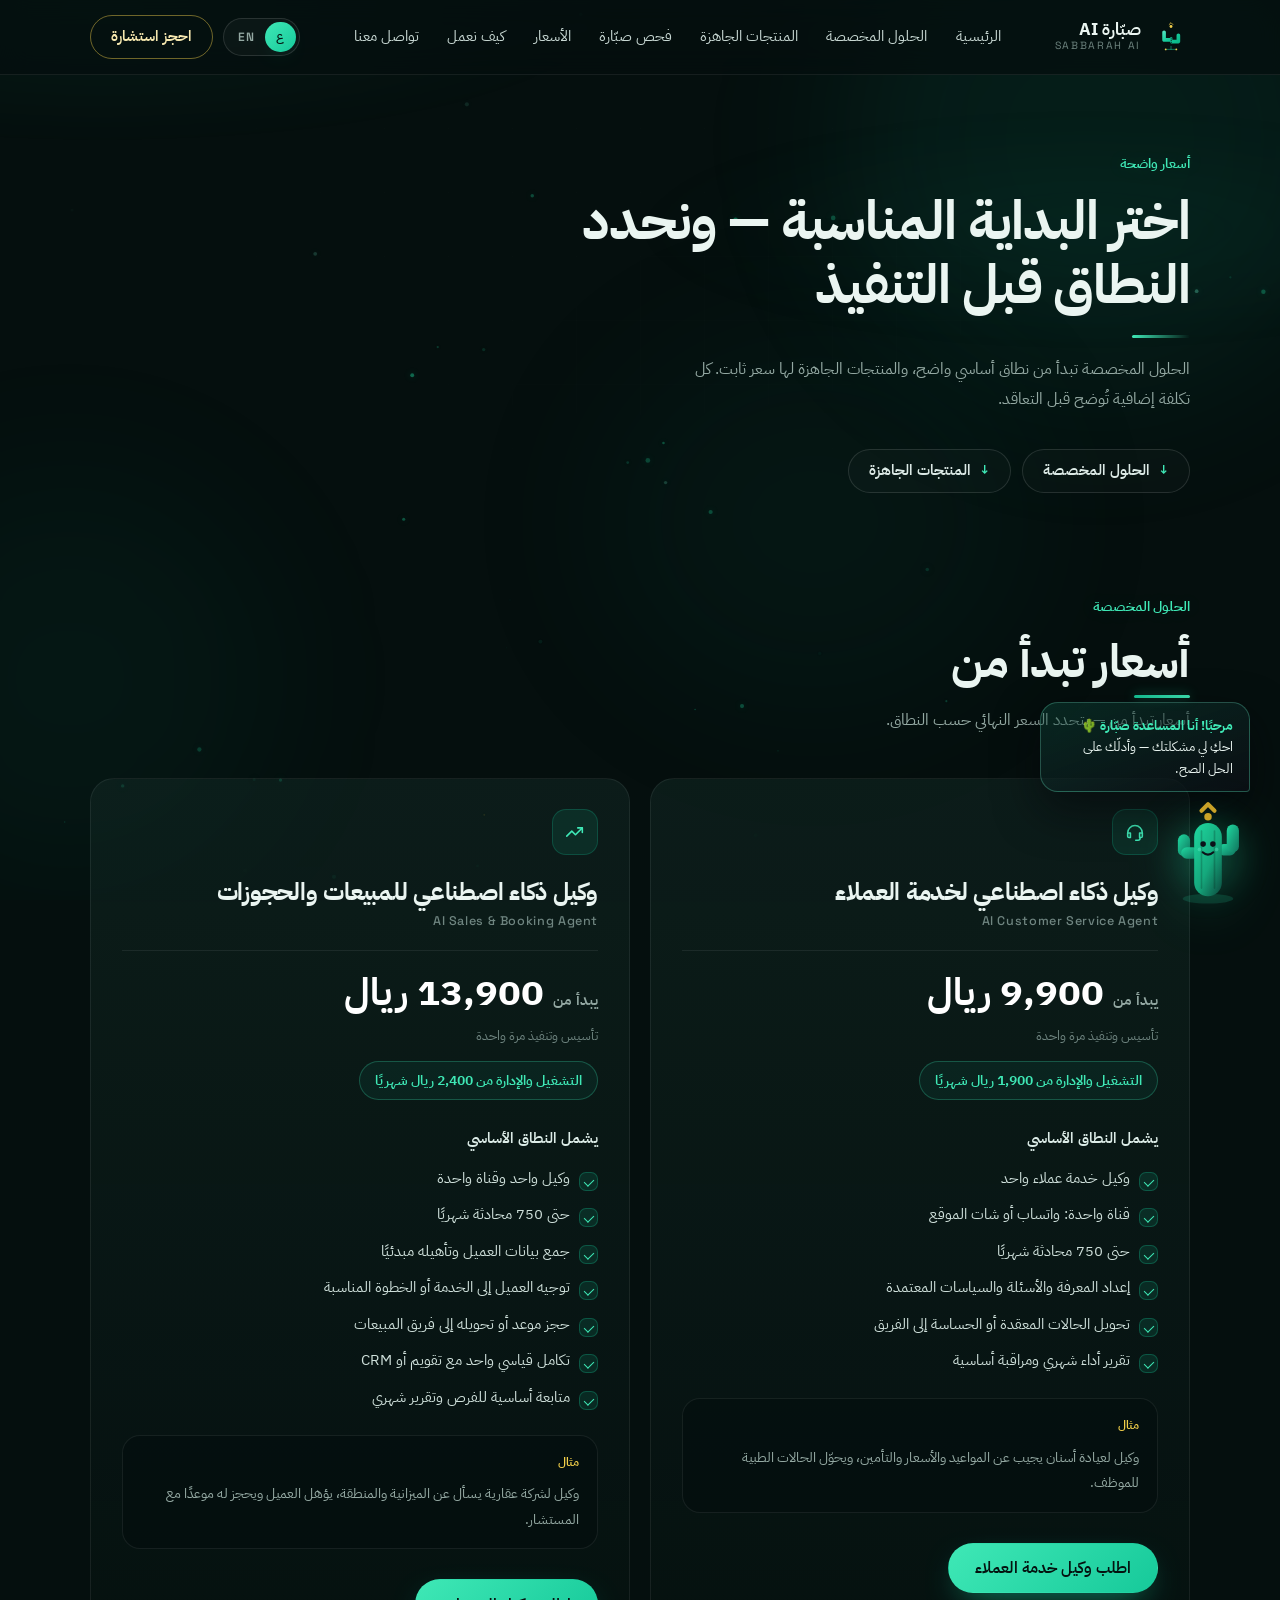
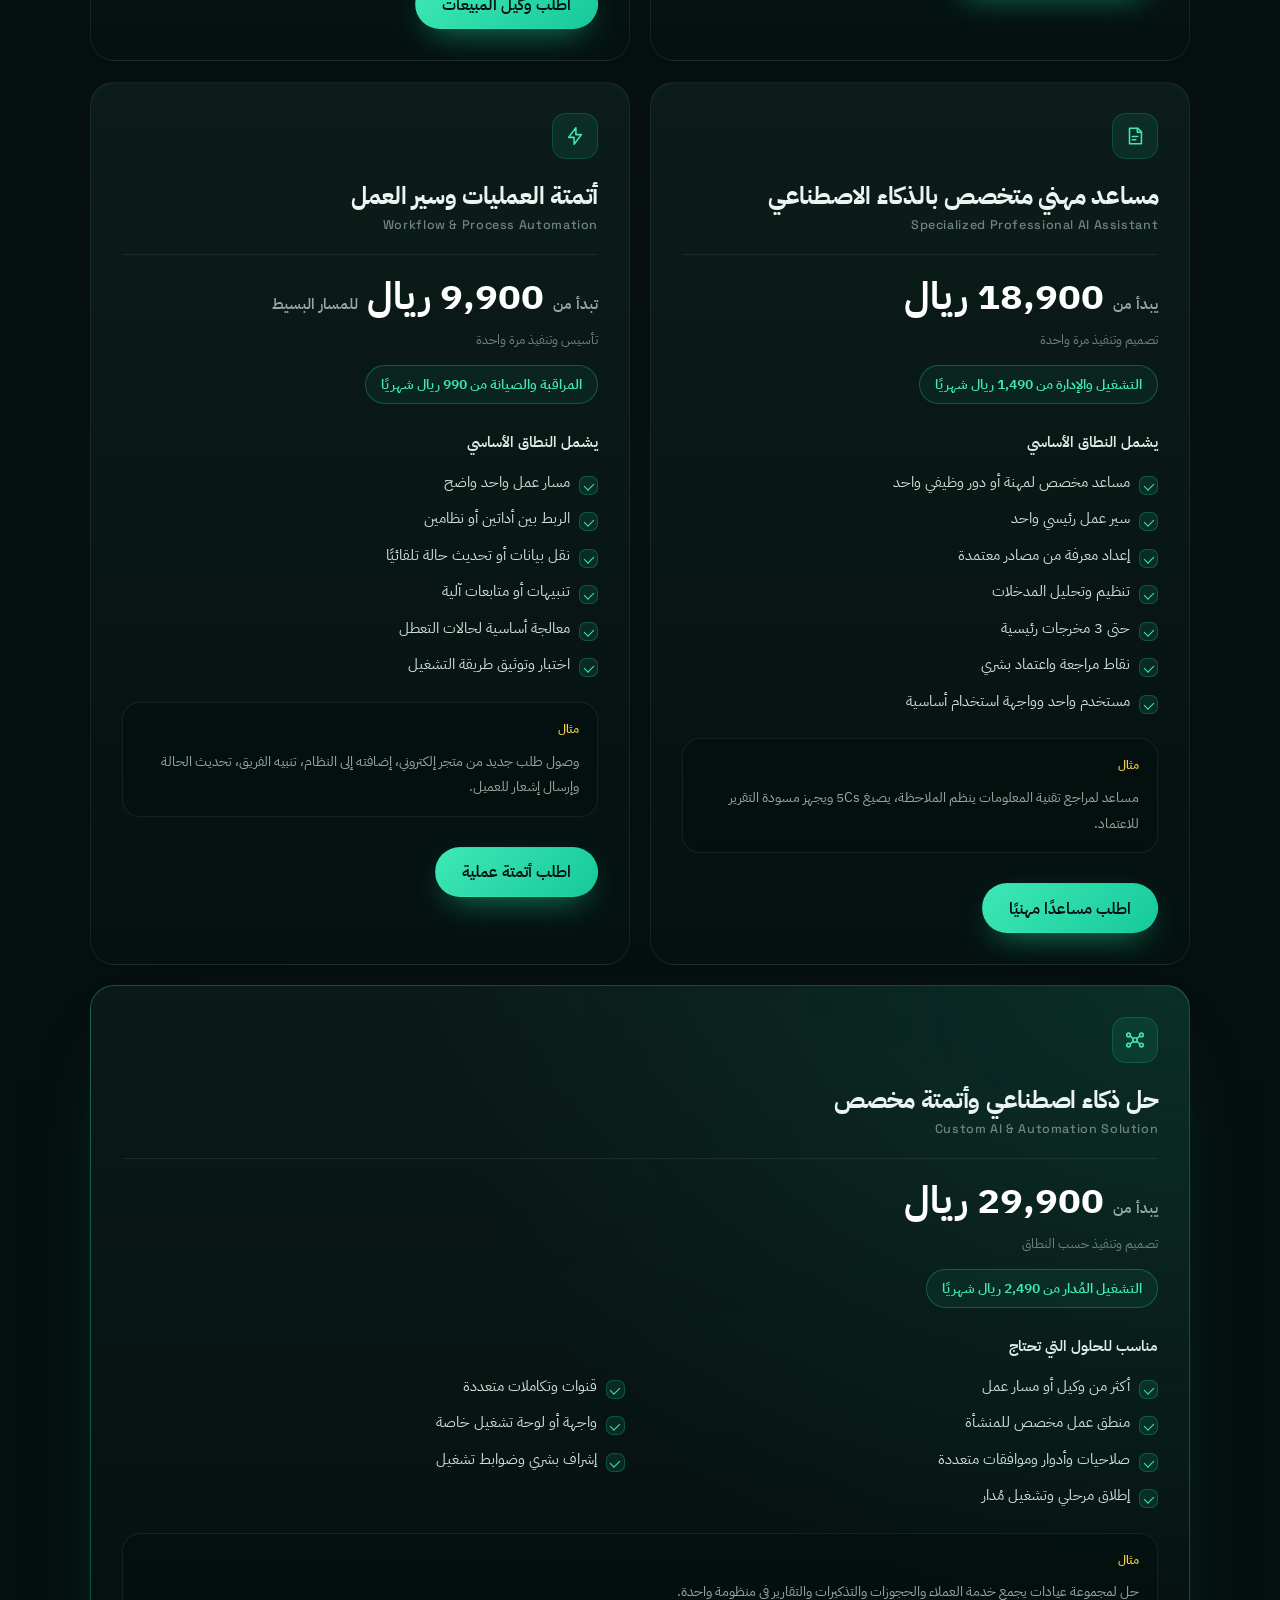
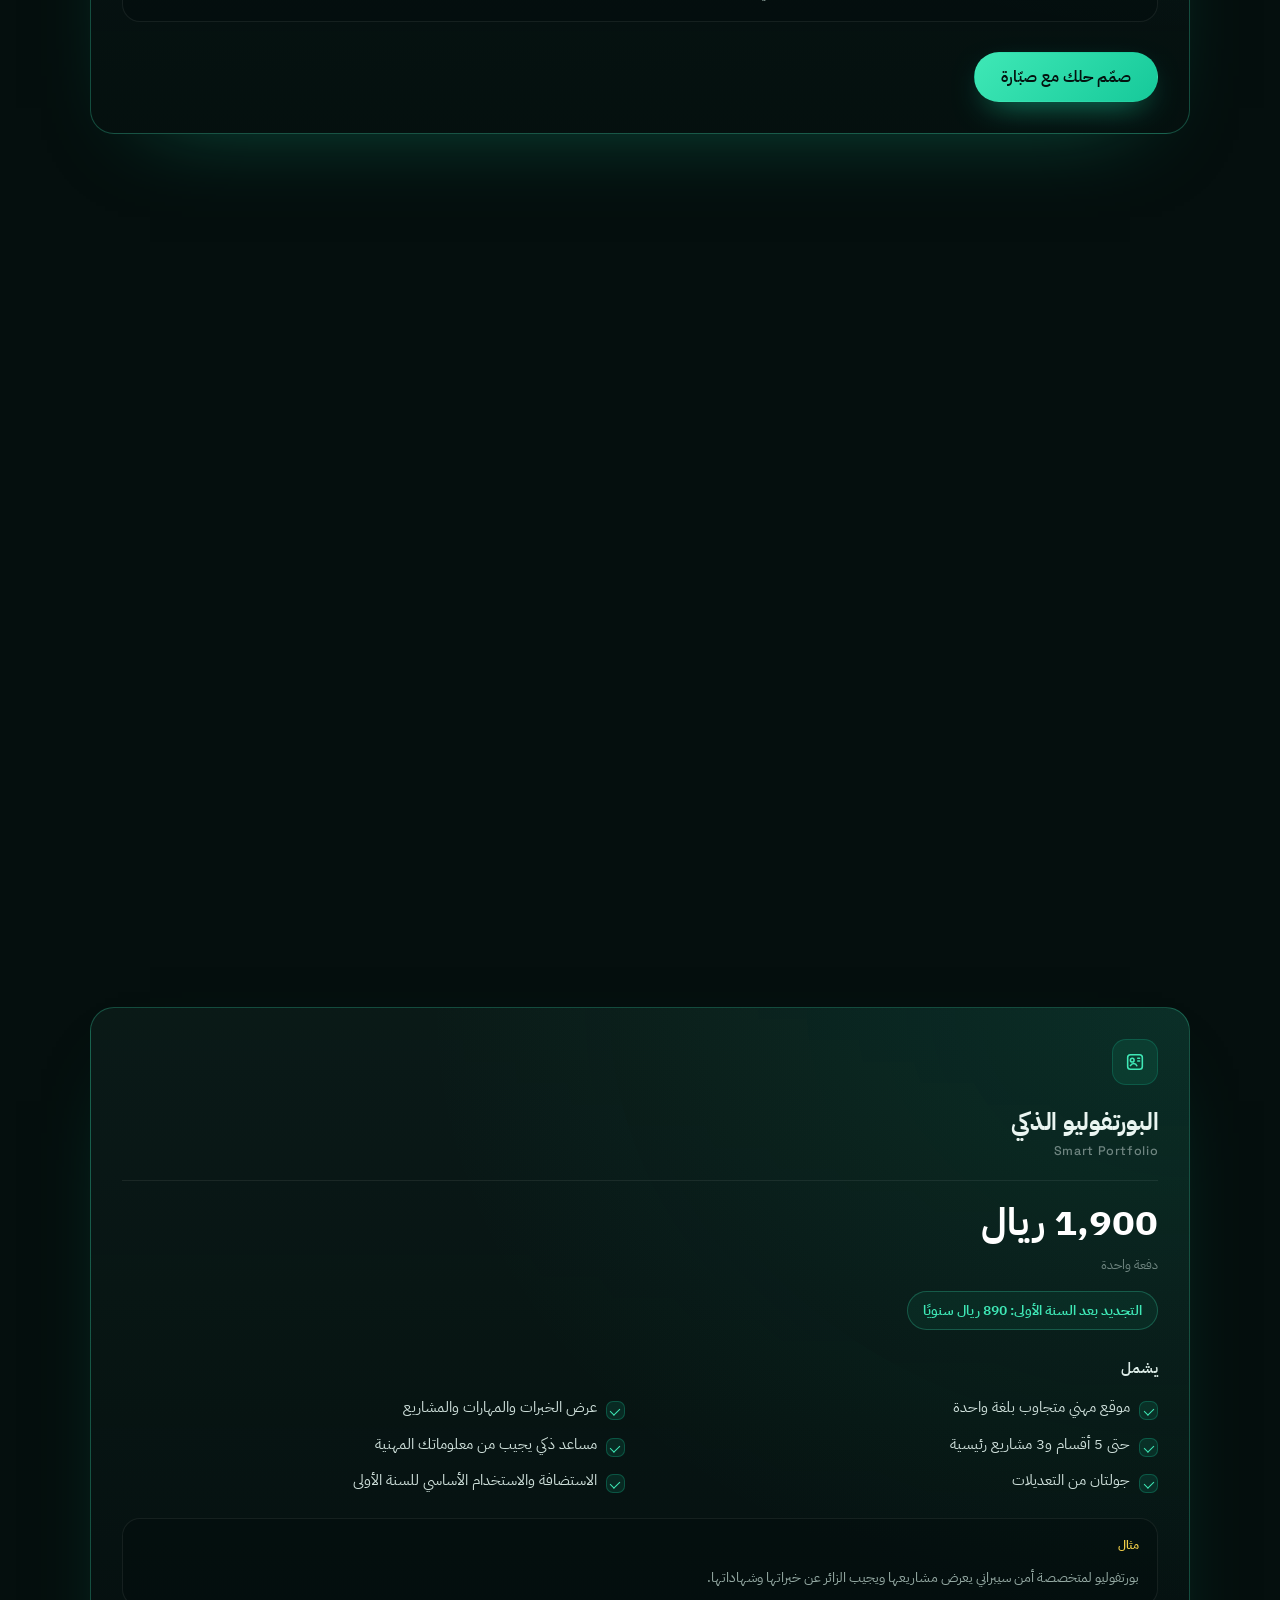
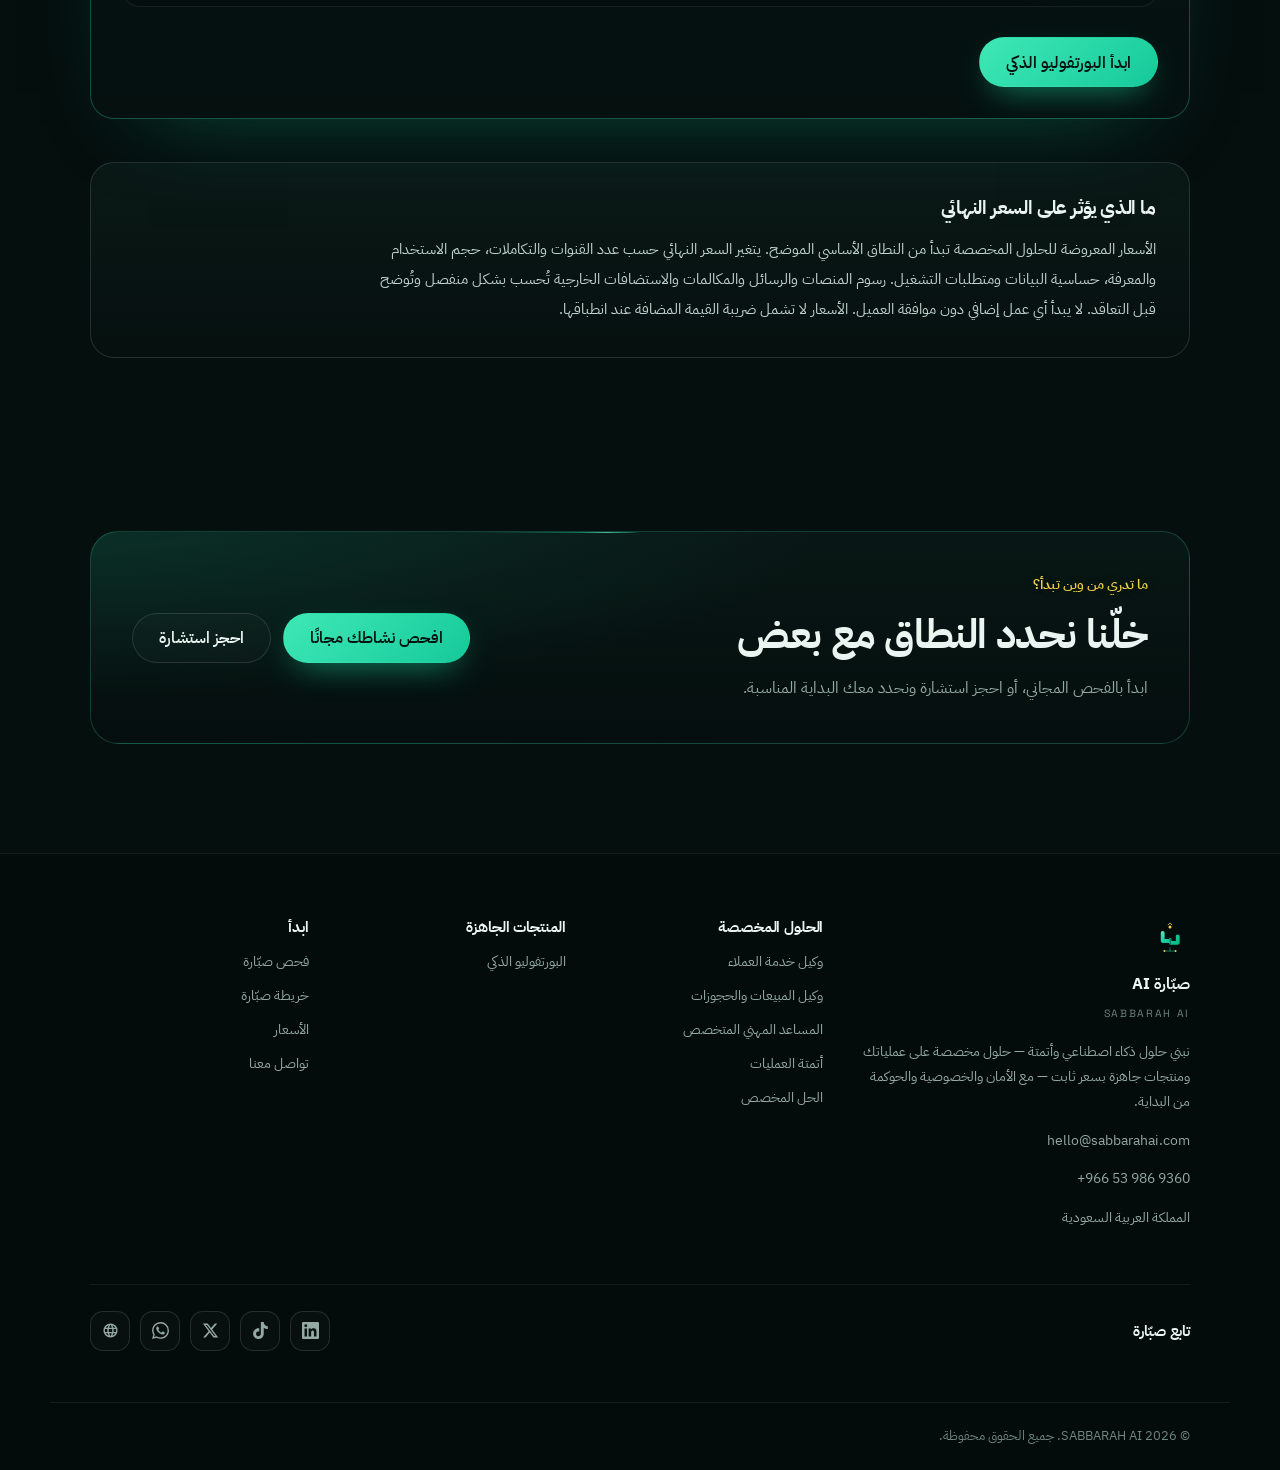
==== pricing.html @ fd1ce548 "Add files via upload" ====
<!DOCTYPE html>
<html lang="ar" dir="rtl">
<head>
<meta charset="UTF-8">
<meta name="viewport" content="width=device-width, initial-scale=1.0">
<title data-en="Pricing | SABBARAH AI">الأسعار | صبّارة AI</title>
<meta name="description"
      content="أسعار صبّارة AI — الحلول المخصصة تبدأ من نطاق أساسي واضح، والمنتجات الجاهزة بسعر ثابت. كل تكلفة إضافية تُوضح قبل التعاقد."
      data-en-content="SABBARAH AI pricing — custom solutions start from a clearly defined base scope, and ready products have fixed prices. Any additional cost is explained before engagement.">
<link rel="icon" href="assets/logo.svg" type="image/svg+xml">

<!-- اللغة المحفوظة تُطبّق قبل الرسم لمنع وميض النص -->
<script>
(function(){
  var d=document.documentElement;
  try{
    var l=localStorage.getItem('sabbarah-lang')==='en'?'en':'ar';
    d.setAttribute('data-lang',l);
    if(l==='en'){d.lang='en';d.dir='ltr';setTimeout(function(){d.classList.add('i18n-ready')},900);}
    else{d.classList.add('i18n-ready');}
  }catch(e){d.classList.add('i18n-ready');}
})();
</script>

<link rel="preconnect" href="https://fonts.googleapis.com">
<link rel="preconnect" href="https://fonts.gstatic.com" crossorigin>
<link href="https://fonts.googleapis.com/css2?family=IBM+Plex+Sans+Arabic:wght@400;500;600;700&family=Space+Grotesk:wght@500;600;700&display=swap" rel="stylesheet">
<link rel="stylesheet" href="css/zahra.css">
<link rel="stylesheet" href="css/glow.css">
</head>
<body>

<div class="ambient" aria-hidden="true">
  <div class="ambient__aurora"></div>
  <div class="ambient__orb ambient__orb--one"></div>
  <div class="ambient__orb ambient__orb--two"></div>
  <div class="ambient__orb ambient__orb--three"></div>
  <div class="ambient__grid"></div>
</div>
<canvas class="glow-particles" aria-hidden="true"></canvas>

<svg width="0" height="0" aria-hidden="true" style="position:absolute">
  <defs>
    <linearGradient id="logoGrad" x1="0" y1="0" x2=".85" y2="1">
      <stop offset="0%" stop-color="#58E8C5"/><stop offset="55%" stop-color="#16C99A"/>
      <stop offset="100%" stop-color="#08B987"/>
    </linearGradient>
    <symbol id="logo" viewBox="0 0 1000 1000">
      <path d="M452 171 L500 123 L548 171" fill="none" stroke="#F2CF4A" stroke-width="20" stroke-linecap="round" stroke-linejoin="round"/>
      <circle cx="500" cy="224" r="38" fill="#F2CF4A"/>
      <path fill="url(#logoGrad)" d="M318 328 C291 328 270 349 270 376 L270 576 C270 603 291 624 318 624 L478 624 L478 639 C478 655 491 668 507 668 L694 668 C721 668 742 647 742 620 L742 458 C742 431 721 410 694 410 C667 410 646 431 646 458 L646 572 L536 572 L536 529 C536 513 523 500 507 500 C491 500 478 513 478 529 L478 528 L366 528 L366 376 C366 349 345 328 318 328 Z"/>
      <circle cx="505" cy="500" r="13" fill="none" stroke="#0C1219" stroke-width="7"/>
      <circle cx="505" cy="548" r="15" fill="#0C1219"/>
      <circle cx="505" cy="596" r="15" fill="#0C1219"/>
      <circle cx="505" cy="644" r="15" fill="#0C1219"/>
      <g stroke="#16C99A" stroke-width="14" stroke-linecap="round" fill="none">
        <path d="M500 745 L500 826"/><path d="M360 826 L640 826"/>
      </g>
      <circle cx="360" cy="826" r="24" fill="#F2CF4A"/>
      <circle cx="640" cy="826" r="24" fill="#F2CF4A"/>
    </symbol>
  </defs>
</svg>

<!-- ============ HEADER ============ -->
<header class="site-header" id="top">
  <div class="container nav">
    <a class="brand" href="index.html" aria-label="صبّارة AI — الرئيسية" data-en-aria-label="SABBARAH AI — Home">
      <svg class="brand__icon" aria-hidden="true"><use href="#logo"/></svg>
      <span class="brand__text">
        <strong data-en="SABBARAH AI">صبّارة AI</strong>
        <em data-en="صبّارة AI">SABBARAH AI</em>
      </span>
    </a>

    <nav class="nav-menu" id="navMenu" aria-label="التنقل الرئيسي" data-en-aria-label="Main navigation">
      <a href="index.html" data-en="Home">الرئيسية</a>
      <a href="#custom-solutions" data-en="Custom Solutions">الحلول المخصصة</a>
      <a href="#ready-products" data-en="Ready Products">المنتجات الجاهزة</a>
      <a href="index.html#scan" data-en="Sabbarah Scan">فحص صبّارة</a>
      <a href="pricing.html" aria-current="page" data-en="Pricing">الأسعار</a>
      <a href="index.html#process" data-nav-optional data-en="How We Work">كيف نعمل</a>
      <a href="index.html#contact" data-en="Contact">تواصل معنا</a>
    </nav>

    <div class="nav-actions">
      <div class="lang-switch" role="group" aria-label="اللغة" data-en-aria-label="Language">
        <button type="button" data-lang-btn="ar" aria-pressed="true" lang="ar">ع</button>
        <button type="button" data-lang-btn="en" aria-pressed="false" lang="en">EN</button>
      </div>
      <a class="button button--outline" href="https://calendar.app.google/QceQcMgBjPm7fMYY8" target="_blank" rel="noopener" data-en="Book a consultation">احجز استشارة</a>
      <button class="nav-toggle" type="button" aria-expanded="false" aria-controls="navMenu" aria-label="فتح القائمة" data-en-aria-label="Open menu"><span></span><span></span><span></span></button>
    </div>
  </div>
</header>

<main>
  <!-- ============ PRICING HERO ============ -->
  <section class="pricing-hero">
    <div class="container">
      <div class="section-heading reveal">
        <span class="eyebrow" data-en="Clear Pricing">أسعار واضحة</span>
        <h1 data-en="Choose the right starting point — we define the scope before implementation">اختر البداية المناسبة — ونحدد النطاق قبل التنفيذ</h1>
        <p class="pricing-hero__sub" data-en="Custom solutions start from a clearly defined base scope, while ready products have fixed prices. Any additional cost is explained before engagement.">الحلول المخصصة تبدأ من نطاق أساسي واضح، والمنتجات الجاهزة لها سعر ثابت. كل تكلفة إضافية تُوضح قبل التعاقد.</p>
        <div class="jump-pills">
          <a class="jump-pill" href="#custom-solutions"><i>↓</i><span data-en="Custom Solutions">الحلول المخصصة</span></a>
          <a class="jump-pill" href="#ready-products"><i>↓</i><span data-en="Ready Products">المنتجات الجاهزة</span></a>
        </div>
      </div>
    </div>
  </section>

  <!-- ============ الحلول المخصصة ============ -->
  <section class="pricing-section" id="custom-solutions">
    <div class="container">
      <div class="section-heading reveal">
        <span class="eyebrow" data-en="Custom Solutions">الحلول المخصصة</span>
        <h2 data-en="Starting prices">أسعار تبدأ من</h2>
        <p data-en="Starting prices — the final price depends on the agreed scope.">أسعار تبدأ من — يتحدد السعر النهائي حسب النطاق.</p>
      </div>

      <div class="pricing-grid reveal">

        <!-- 1) وكيل ذكاء اصطناعي لخدمة العملاء -->
        <article class="price-card" id="customer-service-agent">
          <span class="price-card__icon" aria-hidden="true"><svg viewBox="0 0 24 24"><path d="M4 13a8 8 0 0 1 16 0"/><path d="M4 13v3.5a1.5 1.5 0 0 0 1.5 1.5H7v-5H4ZM20 13v3.5a1.5 1.5 0 0 1-1.5 1.5H17v-5h3Z"/><path d="M17.5 18v.8a2.2 2.2 0 0 1-2.2 2.2H12.8"/></svg></span>
          <h3 data-en="AI Customer Service Agent">وكيل ذكاء اصطناعي لخدمة العملاء<span class="price-card__en">AI Customer Service Agent</span></h3>

          <div class="price-card__amount">
            <p class="price-card__price" data-en="<small>From</small> SAR 9,900"><small>يبدأ من</small> 9,900 ريال</p>
            <p class="price-card__label" data-en="One-time setup and implementation">تأسيس وتنفيذ مرة واحدة</p>
            <p class="price-card__monthly" data-en="Operation and management from SAR 1,900/month">التشغيل والإدارة من 1,900 ريال شهريًا</p>
          </div>

          <p class="price-card__scope" data-en="The base scope includes">يشمل النطاق الأساسي</p>
          <ul class="price-list">
            <li data-en="One customer service agent">وكيل خدمة عملاء واحد</li>
            <li data-en="One channel: WhatsApp or website chat">قناة واحدة: واتساب أو شات الموقع</li>
            <li data-en="Up to 750 conversations per month">حتى 750 محادثة شهريًا</li>
            <li data-en="Set-up of approved knowledge, questions, and policies">إعداد المعرفة والأسئلة والسياسات المعتمدة</li>
            <li data-en="Escalation of complex or sensitive cases to your team">تحويل الحالات المعقدة أو الحساسة إلى الفريق</li>
            <li data-en="Monthly performance report and basic monitoring">تقرير أداء شهري ومراقبة أساسية</li>
          </ul>

          <div class="price-card__example">
            <span data-en="Example">مثال</span>
            <p data-en="An agent for a dental clinic that answers questions on appointments, pricing, and insurance, and passes medical cases to a staff member.">وكيل لعيادة أسنان يجيب عن المواعيد والأسعار والتأمين، ويحوّل الحالات الطبية للموظف.</p>
          </div>

          <div class="price-card__actions">
            <a class="button button--primary" href="https://calendar.app.google/QceQcMgBjPm7fMYY8" target="_blank" rel="noopener" data-en="Request the Customer Service Agent">اطلب وكيل خدمة العملاء</a>
          </div>
        </article>

        <!-- 2) وكيل ذكاء اصطناعي للمبيعات والحجوزات -->
        <article class="price-card" id="sales-booking-agent">
          <span class="price-card__icon" aria-hidden="true"><svg viewBox="0 0 24 24"><path d="M3 16.5l5.5-5.5 4 4L20 7.5"/><path d="M15 7.5h5v5"/></svg></span>
          <h3 data-en="AI Sales &amp; Booking Agent">وكيل ذكاء اصطناعي للمبيعات والحجوزات<span class="price-card__en">AI Sales &amp; Booking Agent</span></h3>

          <div class="price-card__amount">
            <p class="price-card__price" data-en="<small>From</small> SAR 13,900"><small>يبدأ من</small> 13,900 ريال</p>
            <p class="price-card__label" data-en="One-time setup and implementation">تأسيس وتنفيذ مرة واحدة</p>
            <p class="price-card__monthly" data-en="Operation and management from SAR 2,400/month">التشغيل والإدارة من 2,400 ريال شهريًا</p>
          </div>

          <p class="price-card__scope" data-en="The base scope includes">يشمل النطاق الأساسي</p>
          <ul class="price-list">
            <li data-en="One agent and one channel">وكيل واحد وقناة واحدة</li>
            <li data-en="Up to 750 conversations per month">حتى 750 محادثة شهريًا</li>
            <li data-en="Capturing customer details and initial qualification">جمع بيانات العميل وتأهيله مبدئيًا</li>
            <li data-en="Guiding the customer to the right service or next step">توجيه العميل إلى الخدمة أو الخطوة المناسبة</li>
            <li data-en="Booking an appointment or handing over to the sales team">حجز موعد أو تحويله إلى فريق المبيعات</li>
            <li data-en="One standard integration with a calendar or CRM">تكامل قياسي واحد مع تقويم أو CRM</li>
            <li data-en="Basic opportunity follow-up and a monthly report">متابعة أساسية للفرص وتقرير شهري</li>
          </ul>

          <div class="price-card__example">
            <span data-en="Example">مثال</span>
            <p data-en="An agent for a real estate company that asks about budget and area, qualifies the client, and books an appointment with an advisor.">وكيل لشركة عقارية يسأل عن الميزانية والمنطقة، يؤهل العميل ويحجز له موعدًا مع المستشار.</p>
          </div>

          <div class="price-card__actions">
            <a class="button button--primary" href="https://calendar.app.google/QceQcMgBjPm7fMYY8" target="_blank" rel="noopener" data-en="Request the Sales Agent">اطلب وكيل المبيعات</a>
          </div>
        </article>

        <!-- 3) مساعد مهني متخصص بالذكاء الاصطناعي -->
        <article class="price-card" id="professional-ai-assistant">
          <span class="price-card__icon" aria-hidden="true"><svg viewBox="0 0 24 24"><path d="M6 3.5h9l4 4V20.5H6z"/><path d="M14.5 3.5V8H19"/><path d="M9 12.5h6M9 16h4"/></svg></span>
          <h3 data-en="Specialized Professional AI Assistant">مساعد مهني متخصص بالذكاء الاصطناعي<span class="price-card__en">Specialized Professional AI Assistant</span></h3>

          <div class="price-card__amount">
            <p class="price-card__price" data-en="<small>From</small> SAR 18,900"><small>يبدأ من</small> 18,900 ريال</p>
            <p class="price-card__label" data-en="One-time design and implementation">تصميم وتنفيذ مرة واحدة</p>
            <p class="price-card__monthly" data-en="Operation and management from SAR 1,490/month">التشغيل والإدارة من 1,490 ريال شهريًا</p>
          </div>

          <p class="price-card__scope" data-en="The base scope includes">يشمل النطاق الأساسي</p>
          <ul class="price-list">
            <li data-en="An assistant dedicated to one profession or role">مساعد مخصص لمهنة أو دور وظيفي واحد</li>
            <li data-en="One primary workflow">سير عمل رئيسي واحد</li>
            <li data-en="Knowledge set up from approved sources">إعداد معرفة من مصادر معتمدة</li>
            <li data-en="Organising and analysing inputs">تنظيم وتحليل المدخلات</li>
            <li data-en="Up to 3 primary outputs">حتى 3 مخرجات رئيسية</li>
            <li data-en="Human review and approval checkpoints">نقاط مراجعة واعتماد بشري</li>
            <li data-en="One user and a basic interface">مستخدم واحد وواجهة استخدام أساسية</li>
          </ul>

          <div class="price-card__example">
            <span data-en="Example">مثال</span>
            <p data-en="An assistant for an IT auditor that organises the observation, drafts the 5Cs, and prepares the report draft for approval.">مساعد لمراجع تقنية المعلومات ينظم الملاحظة، يصيغ 5Cs ويجهز مسودة التقرير للاعتماد.</p>
          </div>

          <div class="price-card__actions">
            <a class="button button--primary" href="https://calendar.app.google/QceQcMgBjPm7fMYY8" target="_blank" rel="noopener" data-en="Request a Professional Assistant">اطلب مساعدًا مهنيًا</a>
          </div>
        </article>

        <!-- 4) أتمتة العمليات وسير العمل -->
        <article class="price-card" id="workflow-automation">
          <span class="price-card__icon" aria-hidden="true"><svg viewBox="0 0 24 24"><path d="M13 3 5 13.5h6L11 21l8-10.5h-6L13 3Z"/></svg></span>
          <h3 data-en="Workflow &amp; Process Automation">أتمتة العمليات وسير العمل<span class="price-card__en">Workflow &amp; Process Automation</span></h3>

          <div class="price-card__amount">
            <p class="price-card__price" data-en="<small>From</small> SAR 9,900 <small>for a simple workflow</small>"><small>تبدأ من</small> 9,900 ريال <small>للمسار البسيط</small></p>
            <p class="price-card__label" data-en="One-time setup and implementation">تأسيس وتنفيذ مرة واحدة</p>
            <p class="price-card__monthly" data-en="Monitoring and maintenance from SAR 990/month">المراقبة والصيانة من 990 ريال شهريًا</p>
          </div>

          <p class="price-card__scope" data-en="The base scope includes">يشمل النطاق الأساسي</p>
          <ul class="price-list">
            <li data-en="One clearly defined workflow">مسار عمل واحد واضح</li>
            <li data-en="Connection between two tools or systems">الربط بين أداتين أو نظامين</li>
            <li data-en="Automatic data transfer or status updates">نقل بيانات أو تحديث حالة تلقائيًا</li>
            <li data-en="Automated alerts or follow-ups">تنبيهات أو متابعات آلية</li>
            <li data-en="Basic handling of failure cases">معالجة أساسية لحالات التعطل</li>
            <li data-en="Testing and documentation of how it runs">اختبار وتوثيق طريقة التشغيل</li>
          </ul>

          <div class="price-card__example">
            <span data-en="Example">مثال</span>
            <p data-en="A new order arrives from an online store, is added to the system, the team is alerted, the status is updated, and the customer is notified.">وصول طلب جديد من متجر إلكتروني، إضافته إلى النظام، تنبيه الفريق، تحديث الحالة وإرسال إشعار للعميل.</p>
          </div>

          <div class="price-card__actions">
            <a class="button button--primary" href="https://calendar.app.google/QceQcMgBjPm7fMYY8" target="_blank" rel="noopener" data-en="Request process automation">اطلب أتمتة عملية</a>
          </div>
        </article>

        <!-- 5) حل ذكاء اصطناعي وأتمتة مخصص -->
        <article class="price-card price-card--wide" id="custom-ai-solution">
          <span class="price-card__icon" aria-hidden="true"><svg viewBox="0 0 24 24"><circle cx="12" cy="12" r="2.4"/><circle cx="5" cy="6.5" r="2"/><circle cx="19" cy="6.5" r="2"/><circle cx="5" cy="17.5" r="2"/><circle cx="19" cy="17.5" r="2"/><path d="M6.6 7.8 10.2 10.6M17.4 7.8 13.8 10.6M6.6 16.2 10.2 13.4M17.4 16.2 13.8 13.4"/></svg></span>
          <h3 data-en="Custom AI &amp; Automation Solution">حل ذكاء اصطناعي وأتمتة مخصص<span class="price-card__en">Custom AI &amp; Automation Solution</span></h3>

          <div class="price-card__amount">
            <p class="price-card__price" data-en="<small>From</small> SAR 29,900"><small>يبدأ من</small> 29,900 ريال</p>
            <p class="price-card__label" data-en="Design and implementation according to scope">تصميم وتنفيذ حسب النطاق</p>
            <p class="price-card__monthly" data-en="Managed operation from SAR 2,490/month">التشغيل المُدار من 2,490 ريال شهريًا</p>
          </div>

          <p class="price-card__scope" data-en="Suited to solutions that need">مناسب للحلول التي تحتاج</p>
          <ul class="price-list">
            <li data-en="More than one agent or workflow">أكثر من وكيل أو مسار عمل</li>
            <li data-en="Multiple channels and integrations">قنوات وتكاملات متعددة</li>
            <li data-en="Business logic tailored to the organisation">منطق عمل مخصص للمنشأة</li>
            <li data-en="A dedicated interface or operations dashboard">واجهة أو لوحة تشغيل خاصة</li>
            <li data-en="Multiple permissions, roles, and approvals">صلاحيات وأدوار وموافقات متعددة</li>
            <li data-en="Human oversight and operating controls">إشراف بشري وضوابط تشغيل</li>
            <li data-en="Phased launch and managed operation">إطلاق مرحلي وتشغيل مُدار</li>
          </ul>

          <div class="price-card__example">
            <span data-en="Example">مثال</span>
            <p data-en="A solution for a group of clinics that brings customer service, bookings, reminders, and reporting into a single system.">حل لمجموعة عيادات يجمع خدمة العملاء والحجوزات والتذكيرات والتقارير في منظومة واحدة.</p>
          </div>

          <div class="price-card__actions">
            <a class="button button--primary" href="https://calendar.app.google/QceQcMgBjPm7fMYY8" target="_blank" rel="noopener" data-en="Design your solution with Sabbarah">صمّم حلك مع صبّارة</a>
          </div>
        </article>

      </div>
    </div>
  </section>

  <!-- ============ خريطة صبّارة ============ -->
  <section class="pricing-section" id="sabbarah-map">
    <div class="container">
      <div class="map-strip reveal">
        <div class="map-strip__copy">
          <span class="map-strip__label" data-en="Before implementation">قبل التنفيذ</span>
          <h2 data-en="Sabbarah Map">خريطة صبّارة</h2>
          <p class="map-strip__sub" data-en="From diagnosis to a clear solution scope">من التشخيص إلى نطاق حل واضح</p>
          <div class="map-strip__amount">
            <b data-en="SAR 2,900">2,900 ريال</b>
            <small data-en="One-time">دفعة واحدة</small>
          </div>
          <p class="map-strip__credit" data-en="The full Sabbarah Map fee is credited against the implementation cost when you contract with us within 30 days.">يُخصم كامل مبلغ خريطة صبّارة من قيمة التنفيذ عند التعاقد معنا خلال 30 يومًا.</p>
          <div class="map-strip__actions">
            <a class="button button--primary" href="https://calendar.app.google/QceQcMgBjPm7fMYY8" target="_blank" rel="noopener" data-en="Request Sabbarah Map">اطلب خريطة صبّارة</a>
          </div>
        </div>

        <div class="map-strip__scope">
          <ul class="price-list">
            <li data-en="Understanding the current process">فهم العملية الحالية</li>
            <li data-en="Setting priorities">تحديد الأولويات</li>
            <li data-en="Defining the solution scope">تصور نطاق الحل</li>
            <li data-en="The systems and integrations required">الأنظمة والتكاملات المطلوبة</li>
            <li data-en="Human intervention points and controls">نقاط التدخل البشري والضوابط</li>
            <li data-en="Success metrics and implementation phases">مؤشرات النجاح ومراحل التنفيذ</li>
          </ul>
        </div>
      </div>
    </div>
  </section>

  <!-- ============ المنتجات الجاهزة ============ -->
  <section class="pricing-section" id="ready-products">
    <div class="container">
      <div class="section-heading reveal">
        <span class="eyebrow" data-en="Ready Products">المنتجات الجاهزة</span>
        <h2 data-en="Clear fixed pricing">سعر ثابت وواضح</h2>
        <p data-en="Clear fixed pricing — customization within a defined scope.">سعر ثابت وواضح — تخصيص ضمن نطاق محدد.</p>
      </div>

      <div class="pricing-grid reveal">
        <article class="price-card price-card--wide" id="smart-portfolio">
          <span class="price-card__icon" aria-hidden="true"><svg viewBox="0 0 24 24"><rect x="4" y="4" width="16" height="16" rx="3"/><circle cx="9" cy="10" r="2"/><path d="M7 16c.8-1.6 2-2.4 3.6-2.4S13.4 14.4 14 16M15 8h2M15 11h2"/></svg></span>
          <h3 data-en="Smart Portfolio">البورتفوليو الذكي<span class="price-card__en">Smart Portfolio</span></h3>

          <div class="price-card__amount">
            <p class="price-card__price" data-en="SAR 1,900">1,900 ريال</p>
            <p class="price-card__label" data-en="One-time">دفعة واحدة</p>
            <p class="price-card__monthly" data-en="Renewal after the first year: SAR 890/year">التجديد بعد السنة الأولى: 890 ريال سنويًا</p>
          </div>

          <p class="price-card__scope" data-en="What you receive">يشمل</p>
          <ul class="price-list">
            <li data-en="A responsive professional site in one language">موقع مهني متجاوب بلغة واحدة</li>
            <li data-en="Presentation of your experience, skills, and projects">عرض الخبرات والمهارات والمشاريع</li>
            <li data-en="Up to 5 sections and 3 main projects">حتى 5 أقسام و3 مشاريع رئيسية</li>
            <li data-en="An AI assistant that answers from your professional information">مساعد ذكي يجيب من معلوماتك المهنية</li>
            <li data-en="Two rounds of revisions">جولتان من التعديلات</li>
            <li data-en="Hosting and basic usage for the first year">الاستضافة والاستخدام الأساسي للسنة الأولى</li>
          </ul>

          <div class="price-card__example">
            <span data-en="Example">مثال</span>
            <p data-en="A portfolio for a cybersecurity specialist that showcases her projects and answers visitors about her experience and certifications.">بورتفوليو لمتخصصة أمن سيبراني يعرض مشاريعها ويجيب الزائر عن خبراتها وشهاداتها.</p>
          </div>

          <div class="price-card__actions">
            <a class="button button--primary" href="https://calendar.app.google/QceQcMgBjPm7fMYY8" target="_blank" rel="noopener" data-en="Start your Smart Portfolio">ابدأ البورتفوليو الذكي</a>
          </div>
        </article>
      </div>

      <!-- ============ بيان الأسعار ============ -->
      <div class="disclaimer reveal">
        <h3 data-en="What affects the final price">ما الذي يؤثر على السعر النهائي</h3>
        <p data-en="Custom solution prices start from the base scope shown. Final pricing depends on the number of channels and integrations, usage and knowledge volume, data sensitivity, and operating requirements. Third-party platform, messaging, calling, and external hosting fees are charged separately and disclosed before engagement. No additional work begins without client approval. Prices exclude VAT where applicable.">الأسعار المعروضة للحلول المخصصة تبدأ من النطاق الأساسي الموضح. يتغير السعر النهائي حسب عدد القنوات والتكاملات، حجم الاستخدام والمعرفة، حساسية البيانات ومتطلبات التشغيل. رسوم المنصات والرسائل والمكالمات والاستضافات الخارجية تُحسب بشكل منفصل وتُوضح قبل التعاقد. لا يبدأ أي عمل إضافي دون موافقة العميل. الأسعار لا تشمل ضريبة القيمة المضافة عند انطباقها.</p>
      </div>
    </div>
  </section>

  <!-- ============ FINAL CTA ============ -->
  <section class="section cta-section" id="contact">
    <div class="container">
      <div class="cta-card reveal">
        <div>
          <span class="eyebrow eyebrow--gold" data-en="Not sure where to start?">ما تدري من وين تبدأ؟</span>
          <h2 data-en="Let's define the scope together">خلّنا نحدد النطاق مع بعض</h2>
          <p data-en="Run the free check first, or book a consultation and we'll shape the right starting point with you.">ابدأ بالفحص المجاني، أو احجز استشارة ونحدد معك البداية المناسبة.</p>
        </div>
        <div class="cta-card__actions">
          <a class="button button--primary" href="index.html#scan" data-en="Run your free check">افحص نشاطك مجانًا</a>
          <a class="button button--ghost" href="https://calendar.app.google/QceQcMgBjPm7fMYY8" target="_blank" rel="noopener" data-en="Book a consultation">احجز استشارة</a>
        </div>
      </div>
    </div>
  </section>
</main>

<!-- ============ FOOTER ============ -->
<footer class="footer">
  <div class="container footer__grid">
    <div class="footer__brand">
      <svg class="footer__logo" aria-hidden="true"><use href="#logo"/></svg>
      <div>
        <strong data-en="SABBARAH AI">صبّارة AI</strong>
        <em data-en="صبّارة AI">SABBARAH AI</em>
      </div>
      <p data-en="We build AI and automation — custom solutions shaped around your operations, and ready products at a fixed price — with security, privacy, and governance from day one.">نبني حلول ذكاء اصطناعي وأتمتة — حلول مخصصة على عملياتك ومنتجات جاهزة بسعر ثابت — مع الأمان والخصوصية والحوكمة من البداية.</p>
      <p><a href="mailto:hello@sabbarahai.com">hello@sabbarahai.com</a></p>
      <p><span><bdi>+966 53 986 9360</bdi></span></p>
      <p><span data-en="Saudi Arabia">المملكة العربية السعودية</span></p>
    </div>

    <div>
      <h3 data-en="Custom Solutions">الحلول المخصصة</h3>
      <a href="#customer-service-agent" data-en="Customer Service Agent">وكيل خدمة العملاء</a>
      <a href="#sales-booking-agent" data-en="Sales &amp; Booking Agent">وكيل المبيعات والحجوزات</a>
      <a href="#professional-ai-assistant" data-en="Specialized Professional Assistant">المساعد المهني المتخصص</a>
      <a href="#workflow-automation" data-en="Process Automation">أتمتة العمليات</a>
      <a href="#custom-ai-solution" data-en="Custom Solution">الحل المخصص</a>
    </div>

    <div>
      <h3 data-en="Ready Products">المنتجات الجاهزة</h3>
      <a href="#smart-portfolio" data-en="Smart Portfolio">البورتفوليو الذكي</a>
    </div>

    <div>
      <h3 data-en="Get Started">ابدأ</h3>
      <a href="index.html#scan" data-en="Sabbarah Scan">فحص صبّارة</a>
      <a href="#sabbarah-map" data-en="Sabbarah Map">خريطة صبّارة</a>
      <a href="pricing.html" data-en="Pricing">الأسعار</a>
      <a href="index.html#contact" data-en="Contact">تواصل معنا</a>
    </div>
  </div>

  <!-- تابع صبّارة -->
  <div class="container">
    <div class="footer__social">
      <h3 data-en="Follow SABBARAH AI">تابع صبّارة</h3>
      <div class="social-links">
        <a class="social-link" href="https://www.linkedin.com/in/sabbarahai/" target="_blank" rel="noopener" aria-label="صبّارة AI على LinkedIn" data-en-aria-label="SABBARAH AI on LinkedIn" title="LinkedIn">
          <svg viewBox="0 0 24 24" aria-hidden="true" focusable="false"><path d="M20.447 20.452h-3.554v-5.569c0-1.328-.027-3.037-1.852-3.037-1.853 0-2.136 1.445-2.136 2.939v5.667H9.351V9h3.414v1.561h.046c.477-.9 1.637-1.85 3.37-1.85 3.601 0 4.267 2.37 4.267 5.455v6.286zM5.337 7.433a2.062 2.062 0 0 1-2.063-2.065 2.064 2.064 0 1 1 2.063 2.065zm1.782 13.019H3.555V9h3.564v11.452zM22.225 0H1.771C.792 0 0 .774 0 1.729v20.542C0 23.227.792 24 1.771 24h20.451C23.2 24 24 23.227 24 22.271V1.729C24 .774 23.2 0 22.222 0h.003z"/></svg>
        </a>
        <a class="social-link" href="https://www.tiktok.com/@sabbarh.ai" target="_blank" rel="noopener" aria-label="صبّارة AI على TikTok" data-en-aria-label="SABBARAH AI on TikTok" title="TikTok">
          <svg viewBox="0 0 24 24" aria-hidden="true" focusable="false"><path d="M12.525.02c1.31-.02 2.61-.01 3.91-.02.08 1.53.63 3.09 1.75 4.17 1.12 1.11 2.7 1.62 4.24 1.79v4.03c-1.44-.05-2.89-.35-4.2-.97-.57-.26-1.1-.59-1.62-.93-.01 2.92.01 5.84-.02 8.75-.08 1.4-.54 2.79-1.35 3.94-1.31 1.92-3.58 3.17-5.91 3.21-1.43.08-2.86-.31-4.08-1.03-2.02-1.19-3.44-3.37-3.65-5.71-.02-.5-.03-1-.01-1.49.18-1.9 1.12-3.72 2.58-4.96 1.66-1.44 3.98-2.13 6.15-1.72.02 1.48-.04 2.96-.04 4.44-.99-.32-2.15-.23-3.02.37-.63.41-1.11 1.04-1.36 1.75-.21.51-.15 1.07-.14 1.61.24 1.64 1.82 3.02 3.5 2.87 1.12-.01 2.19-.66 2.77-1.61.19-.33.4-.67.41-1.06.1-1.79.06-3.57.07-5.36.01-4.03-.01-8.05.02-12.07z"/></svg>
        </a>
        <a class="social-link" href="https://x.com/sabbarahai" target="_blank" rel="noopener" aria-label="صبّارة AI على X" data-en-aria-label="SABBARAH AI on X" title="X">
          <svg viewBox="0 0 24 24" aria-hidden="true" focusable="false"><path d="M18.244 2.25h3.308l-7.227 8.26 8.502 11.24H16.17l-5.214-6.817L4.99 21.75H1.68l7.73-8.835L1.254 2.25H8.08l4.713 6.231 5.45-6.231zm-1.161 17.52h1.833L7.084 4.126H5.117l11.966 15.644z"/></svg>
        </a>
        <a class="social-link" href="https://wa.me/966539869360" target="_blank" rel="noopener" aria-label="تواصل مع صبّارة AI على واتساب" data-en-aria-label="Chat with SABBARAH AI on WhatsApp" title="WhatsApp">
          <svg viewBox="0 0 24 24" aria-hidden="true" focusable="false"><path d="M17.472 14.382c-.297-.149-1.758-.867-2.03-.967-.273-.099-.471-.148-.67.15-.197.297-.767.966-.94 1.164-.173.199-.347.223-.644.075-.297-.15-1.255-.463-2.39-1.475-.883-.788-1.48-1.761-1.653-2.059-.173-.297-.018-.458.13-.606.134-.133.298-.347.446-.52.149-.174.198-.298.298-.497.099-.198.05-.371-.025-.52-.075-.149-.669-1.612-.916-2.207-.242-.579-.487-.5-.669-.51a12.8 12.8 0 0 0-.57-.01c-.198 0-.52.074-.792.372-.272.297-1.04 1.016-1.04 2.479 0 1.462 1.065 2.875 1.213 3.074.149.198 2.096 3.2 5.077 4.487.709.306 1.262.489 1.694.625.712.227 1.36.195 1.872.118.571-.085 1.758-.719 2.006-1.413.248-.694.248-1.289.173-1.413-.074-.124-.272-.198-.57-.347m-5.421 7.403h-.004a9.87 9.87 0 0 1-5.031-1.378l-.361-.214-3.741.982.998-3.648-.235-.374a9.86 9.86 0 0 1-1.51-5.26c.001-5.45 4.436-9.884 9.888-9.884 2.64 0 5.122 1.03 6.988 2.898a9.825 9.825 0 0 1 2.893 6.994c-.003 5.45-4.437 9.884-9.885 9.884m8.413-18.297A11.815 11.815 0 0 0 12.05 0C5.495 0 .16 5.335.157 11.892c0 2.096.547 4.142 1.588 5.945L.057 24l6.305-1.654a11.882 11.882 0 0 0 5.683 1.448h.005c6.554 0 11.89-5.335 11.893-11.893a11.821 11.821 0 0 0-3.48-8.413Z"/></svg>
        </a>
        <a class="social-link" href="https://sabbarahai.com/" target="_blank" rel="noopener" aria-label="الموقع الرسمي لصبّارة AI" data-en-aria-label="SABBARAH AI official website" title="sabbarahai.com">
          <svg viewBox="0 0 24 24" aria-hidden="true" focusable="false"><path d="M12 2a10 10 0 1 0 0 20 10 10 0 0 0 0-20zm6.93 6h-2.95a15.65 15.65 0 0 0-1.38-3.56A8.03 8.03 0 0 1 18.93 8zM12 4.04c.83 1.2 1.48 2.53 1.91 3.96h-3.82c.43-1.43 1.08-2.76 1.91-3.96zM4.26 14a7.94 7.94 0 0 1 0-4h3.38a16.6 16.6 0 0 0 0 4H4.26zm.81 2h2.95c.32 1.25.78 2.45 1.38 3.56A7.99 7.99 0 0 1 5.07 16zm2.95-8H5.07a7.99 7.99 0 0 1 4.33-3.56A15.65 15.65 0 0 0 8.02 8zM12 19.96c-.83-1.2-1.48-2.53-1.91-3.96h3.82c-.43 1.43-1.08 2.76-1.91 3.96zM14.34 14H9.66a14.9 14.9 0 0 1 0-4h4.68a14.9 14.9 0 0 1 0 4zm.26 5.56c.6-1.11 1.06-2.31 1.38-3.56h2.95a8.03 8.03 0 0 1-4.33 3.56zM16.36 14a16.6 16.6 0 0 0 0-4h3.38a7.94 7.94 0 0 1 0 4h-3.38z"/></svg>
        </a>
      </div>
    </div>
  </div>

  <div class="container footer__bottom">
    <span data-en="© 2026 SABBARAH AI. All rights reserved.">© 2026 SABBARAH AI. جميع الحقوق محفوظة.</span>
  </div>
</footer>

<script src="js/i18n.js" defer></script>
<script src="js/main.js" defer></script>
<script src="js/glow.js" defer></script>
<script src="js/assistant.js" defer></script>
</body>
</html>
---- css/zahra.css ----
/* ============================================================
   صبّارة AI — الأنماط الرئيسية (zahra.css)
   ============================================================ */
/* ============================================================
   صبّارة AI — Prototype (single file)
   Tokens
   ============================================================ */
:root{
  --bg:#050f0e;
  --bg-soft:#071614;
  --ink:#eaf5f1;
  --muted:#94a9a3;
  --muted-dim:#6f8580;
  --teal:#16c99a;
  --mint:#3fe8b6;
  --gold:#f2cf4a;
  --line:rgba(255,255,255,.07);
  --line-strong:rgba(255,255,255,.12);
  --card:linear-gradient(180deg,rgba(18,40,36,.55),rgba(7,20,18,.45));
  --card-hover:linear-gradient(180deg,rgba(22,50,44,.7),rgba(8,24,21,.55));
  --radius-lg:24px;
  --radius:18px;
  --radius-sm:12px;
  --container:1180px;
  --gutter:clamp(18px,4vw,40px);
  --section-pad:clamp(76px,8.5vw,128px);
  --grid-gap:clamp(16px,1.6vw,22px);
  --green:#16c99a;--jade:#0e5c4a;   /* أسماء بديلة يستخدمها css/glow.css */
  --ff-ar:"IBM Plex Sans Arabic",system-ui,"Segoe UI",sans-serif;
  --ff-lat:"Space Grotesk","IBM Plex Sans Arabic",sans-serif;
}
*,*::before,*::after{box-sizing:border-box}
html{scroll-behavior:smooth;-webkit-text-size-adjust:100%}
body{
  margin:0;background:var(--bg);color:var(--ink);
  font-family:var(--ff-ar);font-size:16px;line-height:1.75;
  overflow-x:hidden;
}
h1,h2,h3,h4{margin:0;line-height:1.25;font-weight:700;letter-spacing:-.01em}
p{margin:0}
a{color:inherit;text-decoration:none}
button{font-family:inherit}
img,svg{display:block;max-width:100%}
:focus-visible{outline:2px solid var(--mint);outline-offset:3px;border-radius:6px}
.container{width:100%;max-width:var(--container);margin-inline:auto;padding-inline:var(--gutter)}
.section{padding-block:var(--section-pad);position:relative}
[id]{scroll-margin-top:96px}
.sr-only{position:absolute;width:1px;height:1px;overflow:hidden;clip:rect(0 0 0 0);white-space:nowrap}

/* ============ ambient background ============ */
.ambient{position:fixed;inset:0;z-index:-2;pointer-events:none;overflow:hidden}
.ambient__aurora{position:absolute;inset:-20% -10% auto -10%;height:70vh;
  background:radial-gradient(60% 60% at 78% 12%,rgba(22,201,154,.20),transparent 70%),
             radial-gradient(45% 45% at 12% 0%,rgba(22,201,154,.10),transparent 70%);
  filter:blur(10px)}
.ambient__orb{position:absolute;border-radius:50%;filter:blur(80px);opacity:.5}
.ambient__orb--one{width:520px;height:520px;top:-120px;right:-80px;background:rgba(22,201,154,.16)}
.ambient__orb--two{width:420px;height:420px;top:52%;left:-140px;background:rgba(22,201,154,.09)}
.ambient__orb--three{width:360px;height:360px;bottom:-140px;right:20%;background:rgba(242,207,74,.05)}
.ambient__grid{position:absolute;inset:0;opacity:.16;
  background-image:linear-gradient(rgba(255,255,255,.045) 1px,transparent 1px),
                   linear-gradient(90deg,rgba(255,255,255,.045) 1px,transparent 1px);
  background-size:64px 64px;
  mask-image:radial-gradient(70% 55% at 50% 20%,#000 25%,transparent 80%)}
.glow-particles{position:fixed;inset:0;z-index:-1;pointer-events:none}

/* ============ buttons ============ */
.button{
  display:inline-flex;align-items:center;justify-content:center;gap:8px;
  min-height:50px;padding:0 26px;border-radius:999px;border:1px solid transparent;
  font-size:15.5px;font-weight:600;cursor:pointer;white-space:nowrap;
  transition:transform .18s ease,box-shadow .25s ease,background .25s ease,border-color .25s ease,color .2s ease;
}
.button:hover{transform:translateY(-2px)}
.button--primary{background:linear-gradient(135deg,var(--mint),var(--teal));color:#04120f;
  box-shadow:0 12px 34px -14px rgba(22,201,154,.85)}
.button--primary:hover{box-shadow:0 18px 44px -14px rgba(63,232,182,.9)}
.button--ghost{background:rgba(255,255,255,.02);border-color:var(--line-strong);color:var(--ink)}
.button--ghost:hover{border-color:rgba(63,232,182,.5);background:rgba(22,201,154,.08)}
.button--outline{background:transparent;border-color:rgba(242,207,74,.45);color:#f7e9b0;
  min-height:44px;padding:0 20px;font-size:14.5px}
.button--outline:hover{border-color:var(--gold);background:rgba(242,207,74,.08)}

/* ============ header ============ */
.site-header{position:sticky;top:0;z-index:60;backdrop-filter:blur(14px);
  background:rgba(5,15,14,.72);border-bottom:1px solid var(--line)}
.nav{display:flex;align-items:center;gap:20px;min-height:74px}
.brand{display:flex;align-items:center;gap:11px}
.brand__icon{width:38px;height:38px}
.brand__text{display:flex;flex-direction:column;line-height:1.15}
.brand__text strong,.brand__text em{white-space:nowrap}
.brand__text strong{font-size:16.5px}
.brand__text em{font-style:normal;font-family:var(--ff-lat);font-size:10.5px;
  letter-spacing:.16em;color:var(--muted-dim)}
.nav-menu{display:flex;align-items:center;gap:clamp(12px,1.9vw,28px);margin-inline:auto}
.nav-menu a{font-size:14.8px;color:#c8d8d3;padding:6px 2px;position:relative;white-space:nowrap}
.nav-menu a::after{content:"";position:absolute;inset-inline:0;bottom:0;height:1.5px;
  background:var(--mint);transform:scaleX(0);transition:transform .25s ease}
.nav-menu a:hover{color:#fff}
.nav-menu a:hover::after{transform:scaleX(1)}
.nav-toggle{display:none;width:44px;height:40px;border:1px solid var(--line-strong);
  border-radius:12px;background:transparent;flex-direction:column;gap:4px;
  align-items:center;justify-content:center;cursor:pointer}
.nav-toggle span{width:18px;height:1.6px;background:var(--ink);border-radius:2px;transition:.25s}
.nav-toggle[aria-expanded="true"] span:nth-child(1){transform:translateY(5.6px) rotate(45deg)}
.nav-toggle[aria-expanded="true"] span:nth-child(2){opacity:0}
.nav-toggle[aria-expanded="true"] span:nth-child(3){transform:translateY(-5.6px) rotate(-45deg)}

/* ============ hero ============ */
.hero{padding-block:clamp(56px,7vw,104px) clamp(60px,7vw,110px)}
.hero__grid{display:grid;grid-template-columns:1.05fr .95fr;
  gap:clamp(28px,4vw,64px);align-items:center}
.kicker{display:inline-block;font-size:14px;font-weight:600;color:var(--mint);margin-bottom:20px}
.hero h1{font-size:clamp(38px,5.6vw,70px);line-height:1.14;letter-spacing:-.02em}
.hero h1 span{display:block;color:var(--mint)}
.hero__copy>p{margin-top:22px;max-width:44ch;color:var(--muted);font-size:clamp(15.5px,1.25vw,18px)}
.hero__actions{display:flex;flex-wrap:wrap;gap:12px;margin-top:30px}
.trust-line{margin-top:24px;font-size:13.5px;color:var(--muted-dim);display:flex;
  flex-wrap:wrap;gap:10px;align-items:center}
.trust-line i{color:var(--gold);font-style:normal}

/* live demo card */
.demo{border:1px solid var(--line-strong);border-radius:var(--radius-lg);
  background:linear-gradient(180deg,rgba(13,32,29,.85),rgba(6,17,16,.9));
  box-shadow:0 40px 90px -50px rgba(0,0,0,.9),0 0 0 1px rgba(22,201,154,.06) inset;
  overflow:hidden}
.demo__head{display:flex;align-items:center;gap:9px;padding:15px 18px;
  border-bottom:1px solid var(--line);font-size:14px;font-weight:600}
.demo__dot{width:8px;height:8px;border-radius:50%;background:var(--mint);
  box-shadow:0 0 0 0 rgba(63,232,182,.6);animation:pulse 2.4s infinite}
@keyframes pulse{70%{box-shadow:0 0 0 9px rgba(63,232,182,0)}100%{box-shadow:0 0 0 0 rgba(63,232,182,0)}}
.demo__tag{margin-inline-start:auto;font-size:11.5px;font-weight:500;color:var(--muted);
  border:1px solid var(--line-strong);padding:3px 10px;border-radius:999px}
.demo__body{padding:20px 18px;min-height:266px;display:flex;flex-direction:column;gap:12px}
.bubble{max-width:82%;padding:12px 15px;border-radius:16px;font-size:14.6px;line-height:1.7;
  animation:rise .45s ease both}
@keyframes rise{from{opacity:0;transform:translateY(10px)}}
.bubble--user{align-self:flex-end;background:rgba(255,255,255,.045);
  border:1px solid var(--line-strong);border-end-end-radius:6px}
.bubble--bot{align-self:flex-start;background:linear-gradient(135deg,var(--mint),var(--teal));
  color:#04120f;font-weight:500;border-end-start-radius:6px}
.bubble--typing{display:flex;gap:5px;align-items:center;padding:14px 16px}
.bubble--typing i{width:6px;height:6px;border-radius:50%;background:#04120f;opacity:.55;
  animation:blink 1.1s infinite}
.bubble--typing i:nth-child(2){animation-delay:.18s}
.bubble--typing i:nth-child(3){animation-delay:.36s}
@keyframes blink{50%{opacity:1;transform:translateY(-3px)}}
.demo__flow{border-top:1px dashed var(--line-strong);padding:13px 18px;font-size:12.4px;
  color:var(--muted-dim);text-align:center;letter-spacing:.01em}

/* ============ shared section heading (unified scale everywhere) ============ */
.section-heading{max-width:640px;margin-bottom:clamp(30px,3.4vw,46px)}
.eyebrow{display:block;font-size:13.5px;font-weight:600;color:var(--mint);margin-bottom:14px}
.eyebrow--gold{color:var(--gold)}
.section-heading h2{font-size:clamp(29px,3.7vw,46px)}
.section-heading h2::after{content:"";display:block;width:58px;height:3px;border-radius:3px;
  background:linear-gradient(90deg,var(--mint),rgba(63,232,182,0));margin-top:16px}
.section-heading p{margin-top:16px;color:var(--muted);font-size:16px;max-width:52ch}

/* ============ solutions ============ */
@keyframes fade{from{opacity:0;transform:translateY(8px)}}
.sol-grid{display:grid;grid-template-columns:repeat(3,1fr);gap:var(--grid-gap)}
.sol-card{position:relative;display:flex;flex-direction:column;
  padding:clamp(20px,2vw,26px);border:1px solid var(--line);border-radius:var(--radius-lg);
  background:var(--card);min-height:250px;overflow:hidden;
  transition:transform .28s ease,border-color .28s ease,background .28s ease,box-shadow .28s ease}
.sol-card::after{content:"";position:absolute;inset-inline:0;bottom:0;height:1px;
  background:linear-gradient(90deg,transparent,rgba(63,232,182,.5),transparent);
  opacity:0;transition:opacity .3s ease}
.sol-card:hover{transform:translateY(-4px);border-color:rgba(63,232,182,.28);
  background:var(--card-hover);box-shadow:0 26px 60px -40px rgba(22,201,154,.6)}
.sol-card:hover::after{opacity:1}
.sol-card__icon{width:46px;height:46px;border-radius:14px;display:grid;place-items:center;
  background:rgba(22,201,154,.10);border:1px solid rgba(22,201,154,.22);margin-bottom:auto}
.sol-card__icon svg{width:22px;height:22px;fill:none;stroke:var(--mint);stroke-width:1.7;
  stroke-linecap:round;stroke-linejoin:round}
.sol-grid--2{grid-template-columns:repeat(2,1fr)}
.sol-card__top{display:flex;align-items:center;justify-content:space-between;gap:12px;margin-bottom:auto}
.sol-card__top .sol-card__icon{margin-bottom:0}
.sol-card h3{font-size:20px;margin-top:26px}
.sol-card__line{margin-top:10px;font-size:15.6px;font-weight:600;color:#dcece7;line-height:1.7}
.sol-card p{margin-top:9px;font-size:14.4px;color:var(--muted);line-height:1.8}
.tag{display:inline-flex;align-items:center;gap:6px;font-size:12.2px;font-weight:600;
  padding:5px 12px;border-radius:999px;border:1px solid transparent;white-space:nowrap}
.tag--now{color:#04120f;background:linear-gradient(135deg,var(--mint),var(--teal))}
.solutions__note{margin-top:clamp(22px,2.4vw,30px);font-size:15px;color:var(--muted)}
.solutions__note a{color:var(--mint);border-bottom:1px solid rgba(63,232,182,.4);padding-bottom:1px}

/* ============ فحص صبّارة (matched to the solutions rhythm) ============ */
#scan{padding-top:clamp(20px,2.4vw,34px)}
.scan-head{display:flex;align-items:flex-end;justify-content:space-between;gap:24px;
  flex-wrap:wrap;margin-bottom:clamp(22px,2.4vw,30px)}
.scan-head .section-heading{margin-bottom:0}
.scan-head__badge{display:inline-flex;align-items:center;gap:9px;font-size:13px;
  color:var(--muted);border:1px solid var(--line-strong);border-radius:999px;padding:8px 15px}
.scan-head__badge b{color:var(--ink);font-weight:600}
.scan{position:relative;border:1px solid var(--line-strong);border-radius:var(--radius-lg);
  background:linear-gradient(150deg,rgba(20,46,41,.55),rgba(6,18,17,.6));
  box-shadow:0 40px 110px -70px rgba(22,201,154,.55);
  padding:clamp(22px,2.6vw,34px);min-height:376px;display:flex;flex-direction:column}
.scan__stage[hidden]{display:none}
.scan__stage{animation:fade .35s ease both;flex:1}
/* intro is a 2-column panel so the card is never a tall empty box */
.scan__intro{display:grid;grid-template-columns:1.05fr .95fr;gap:clamp(22px,3vw,44px);
  align-items:center;height:100%}
.scan__intro-copy h3{font-size:clamp(22px,2.4vw,30px)}
.scan__intro-copy p{margin-top:14px;color:var(--muted);font-size:15.4px;max-width:42ch}
.scan__intro-actions{display:flex;flex-wrap:wrap;gap:12px;align-items:center;margin-top:24px}
.scan__hint{font-size:13px;color:var(--muted-dim)}
.scan__preview{border:1px solid var(--line);border-radius:var(--radius);
  background:rgba(4,14,13,.5);padding:20px}
.scan__preview b{display:block;font-size:12.8px;color:var(--muted-dim);font-weight:600;
  letter-spacing:.02em;margin-bottom:14px}
.scan__preview ul{list-style:none;margin:0;padding:0;display:grid;gap:12px}
.scan__preview li{display:flex;gap:11px;align-items:flex-start;font-size:14.4px;color:#cfe0db}
.scan__preview li i{flex:0 0 22px;height:22px;border-radius:8px;background:rgba(22,201,154,.12);
  border:1px solid rgba(22,201,154,.25);color:var(--mint);font-style:normal;font-size:11.5px;
  font-weight:700;display:grid;place-items:center;margin-top:3px;font-family:var(--ff-lat)}
/* quiz */
.scan__progress{display:flex;align-items:center;gap:14px;font-size:13px;color:var(--muted)}
.scan__bar{flex:1;height:4px;border-radius:99px;background:rgba(255,255,255,.07);overflow:hidden}
.scan__bar i{display:block;height:100%;width:0;border-radius:99px;
  background:linear-gradient(90deg,var(--teal),var(--mint));transition:width .4s ease}
.scan__question{margin-top:24px;font-size:clamp(20px,2.1vw,26px)}
.scan__options{display:grid;grid-template-columns:repeat(2,1fr);gap:12px;margin-top:22px}
.scan__opt{text-align:start;padding:15px 17px;border-radius:var(--radius);
  border:1px solid var(--line-strong);background:rgba(255,255,255,.02);color:#dbe9e5;
  font-size:15px;cursor:pointer;transition:.22s ease}
.scan__opt:hover{border-color:rgba(63,232,182,.45);background:rgba(22,201,154,.09);
  transform:translateY(-2px)}
.scan__options--wide{grid-template-columns:repeat(3,1fr)}
.scan__opt.is-picked{border-color:rgba(63,232,182,.5);background:rgba(22,201,154,.10)}
.scan__back{margin-top:20px;background:none;border:0;color:var(--muted);font-size:13.5px;
  cursor:pointer;padding:0}
.scan__back:hover{color:var(--mint)}
/* analyzing */
.scan__stage--center{display:flex;flex-direction:column;align-items:center;
  justify-content:center;gap:22px;text-align:center;color:var(--muted)}
.scan__radar{width:96px;height:96px;border-radius:50%;border:1px solid rgba(63,232,182,.25);
  display:grid;place-items:center;position:relative}
.scan__radar::before,.scan__radar::after{content:"";position:absolute;inset:0;border-radius:50%;
  border:1px solid rgba(63,232,182,.35);animation:radar 2s ease-out infinite}
.scan__radar::after{animation-delay:1s}
@keyframes radar{from{transform:scale(.5);opacity:.9}to{transform:scale(1.15);opacity:0}}
.scan__radar i{width:12px;height:12px;border-radius:50%;background:var(--mint)}
/* result — توصية واحدة بارزة، والباقي يسندها */
.scan__lead{border:1px solid rgba(63,232,182,.45);border-radius:var(--radius);
  padding:clamp(22px,2.6vw,30px);display:flex;flex-direction:column;align-items:flex-start;gap:12px;
  background:radial-gradient(120% 150% at 100% 0%,rgba(22,201,154,.16),transparent 62%),
             linear-gradient(150deg,rgba(18,44,39,.7),rgba(4,14,13,.45));
  box-shadow:0 26px 70px -50px rgba(22,201,154,.85)}
.scan__lead>span{font-size:13px;font-weight:600;color:var(--mint)}
.scan__lead b{font-size:clamp(23px,2.9vw,33px);line-height:1.32;color:#fff}
.scan__badge{display:inline-flex;align-items:center;gap:6px;font-size:13px;color:var(--muted);
  border:1px solid var(--line-strong);border-radius:999px;padding:6px 14px;background:rgba(4,14,13,.4)}
.scan__badge b{font-size:13px;color:var(--mint);font-weight:600}
.scan__why{margin-top:18px;font-size:15.2px;color:#d7e6e1;line-height:1.8}
.scan__why b{color:var(--mint);font-weight:600}
.scan__human{margin-top:14px;font-size:13.6px;color:var(--muted-dim)}
.scan__human b{color:#cfe0db;font-weight:600}
/* المقارنة: وضعك الآن / مع صبّارة */
.compare{margin-top:26px;padding-top:24px;border-top:1px solid var(--line)}
.compare__title{font-size:clamp(18px,1.9vw,22px)}
.compare__grid{display:grid;grid-template-columns:1fr 1fr;gap:var(--grid-gap);margin-top:18px}
.compare__col{border:1px solid var(--line);border-radius:var(--radius);
  background:rgba(4,14,13,.35);padding:18px 20px}
.compare__col>span{display:block;font-size:13px;font-weight:600;color:var(--muted);
  padding-bottom:12px;margin-bottom:14px;border-bottom:1px solid var(--line)}
.compare__col--next{border-color:rgba(63,232,182,.26);
  background:linear-gradient(160deg,rgba(22,201,154,.07),rgba(4,14,13,.35))}
.compare__col--next>span{color:var(--mint)}
.cbars{display:grid;gap:15px}
.cbar{display:grid;grid-template-columns:1fr auto;gap:7px 12px;font-size:13.8px}
.cbar b{font-weight:600;color:#cfe0db}
.cbar span{font-size:12.8px}
.cbar i{grid-column:1/-1;height:6px;border-radius:99px;background:rgba(255,255,255,.06);
  display:block;overflow:hidden}
.cbar i::after{content:"";display:block;height:100%;width:var(--v,0%);border-radius:99px;
  transition:width 1s cubic-bezier(.2,.8,.2,1)}
/* وضعك الآن — احتكاك بالذهبي، وما هو مرتاح يبقى أخضر هادئ */
.compare__col--now .cbar span{color:var(--gold)}
.compare__col--now .cbar i::after{background:linear-gradient(90deg,rgba(242,207,74,.3),var(--gold))}
.compare__col--now .cbar--ok span{color:var(--mint)}
.compare__col--now .cbar--ok i::after{background:linear-gradient(90deg,rgba(22,201,154,.35),var(--mint))}
/* مع صبّارة — كله بلون صبّارة */
.compare__col--next .cbar span{color:var(--mint)}
.compare__col--next .cbar i::after{background:linear-gradient(90deg,rgba(22,201,154,.4),var(--mint))}
.compare__col--next .cbar--focus b{color:#fff}
.compare__col--next .cbar--focus i::after{background:linear-gradient(90deg,var(--teal),var(--mint));
  box-shadow:0 0 12px rgba(63,232,182,.45)}
.compare__note{margin-top:14px;font-size:13px;color:var(--muted-dim)}
.map-card{margin-top:24px;border:1px solid rgba(242,207,74,.28);border-radius:var(--radius);
  background:linear-gradient(140deg,rgba(242,207,74,.07),rgba(6,18,17,.2));padding:22px}
.map-card__label{font-size:12.6px;color:var(--gold);font-weight:600}
.map-card h3{margin-top:8px;font-size:20px}
.map-card p{margin-top:10px;color:var(--muted);font-size:14.6px;max-width:70ch}
.map-card__actions{display:flex;flex-wrap:wrap;gap:12px;margin-top:18px}

/* ============ صبّارة تحمي (kept as-is) ============ */
.guard{display:grid;grid-template-columns:.95fr 1.05fr;gap:clamp(26px,3.6vw,56px);
  align-items:center;border:1px solid rgba(242,207,74,.22);border-radius:28px;
  padding:clamp(24px,3.2vw,46px);
  background:radial-gradient(120% 120% at 100% 0%,rgba(22,201,154,.10),transparent 55%),
             linear-gradient(180deg,rgba(12,30,27,.5),rgba(5,15,14,.4))}
.guard__copy h2{font-size:clamp(28px,3.5vw,44px);margin-top:6px}
.guard__copy p{margin-top:18px;color:var(--muted);font-size:16px}
.guard__copy b{color:var(--ink)}
.guard__list{list-style:none;margin:0;padding:0;display:grid;
  grid-template-columns:repeat(2,1fr);gap:var(--grid-gap)}
.guard__list li{border:1px solid var(--line);border-radius:var(--radius);
  background:linear-gradient(180deg,rgba(255,255,255,.035),rgba(255,255,255,.012));
  padding:22px;text-align:center;transition:.25s ease}
.guard__list li:last-child{grid-column:1/-1}
.guard__list li:hover{border-color:rgba(63,232,182,.3);transform:translateY(-3px)}
.guard__list b{display:block;font-size:16.5px}
.guard__list span{display:block;margin-top:6px;font-family:var(--ff-lat);font-size:13px;
  color:var(--mint)}

/* ============ البورتفوليو الذكي ============ */
/* ============ كيف نعمل (kept as-is) ============ */
.steps{list-style:none;margin:0;padding:0;display:grid;grid-template-columns:repeat(4,1fr);
  gap:var(--grid-gap);position:relative}
.steps::before{content:"";position:absolute;top:46px;inset-inline:8%;height:1px;
  background:linear-gradient(90deg,transparent,rgba(242,207,74,.3),rgba(242,207,74,.3),transparent)}
.steps li{position:relative;border:1px solid var(--line);border-radius:var(--radius-lg);
  background:var(--card);padding:clamp(20px,2vw,26px);transition:.25s ease}
.steps li:hover{border-color:rgba(242,207,74,.28);transform:translateY(-4px)}
.steps li i{width:46px;height:46px;border-radius:50%;display:grid;place-items:center;
  font-style:normal;font-family:var(--ff-lat);font-size:15px;font-weight:600;color:var(--gold);
  border:1px solid rgba(242,207,74,.4);background:rgba(5,15,14,.95)}
.steps li b{display:block;margin-top:20px;font-size:19px}
.steps li span{display:block;margin-top:9px;font-size:14.4px;color:var(--muted);line-height:1.8}

/* ============ FAQ ============ */
.faq-wrap{display:grid;grid-template-columns:.8fr 1.2fr;gap:clamp(26px,4vw,64px);align-items:start}
.faq{display:grid;gap:12px}
.faq details{border:1px solid var(--line);border-radius:var(--radius);background:var(--card);
  padding:4px 20px;transition:border-color .25s ease}
.faq details[open]{border-color:rgba(63,232,182,.28)}
.faq summary{cursor:pointer;list-style:none;padding:16px 0;font-size:16.4px;font-weight:600;
  display:flex;align-items:center;gap:12px}
.faq summary::-webkit-details-marker{display:none}
.faq summary::before{content:"+";color:var(--mint);font-size:19px;line-height:1;
  transition:transform .25s ease}
.faq details[open] summary::before{transform:rotate(45deg)}
.faq details p{padding:0 0 18px;color:var(--muted);font-size:14.8px;line-height:1.85}
.faq details p b{color:var(--ink)}

/* ============ CTA + footer ============ */
.cta-card{display:flex;flex-wrap:wrap;align-items:center;justify-content:space-between;
  gap:26px;border:1px solid rgba(63,232,182,.22);border-radius:28px;
  padding:clamp(26px,3.2vw,46px);
  background:radial-gradient(110% 130% at 0% 0%,rgba(22,201,154,.14),transparent 60%),
             linear-gradient(180deg,rgba(12,30,27,.55),rgba(5,15,14,.4))}
.cta-card h2{font-size:clamp(26px,3.2vw,40px);margin-top:6px}
.cta-card p{margin-top:14px;color:var(--muted)}
.cta-card__actions{display:flex;flex-wrap:wrap;gap:12px}
.footer{border-top:1px solid var(--line);background:rgba(4,12,11,.7);padding-top:clamp(44px,5vw,72px)}
.footer__grid{display:grid;grid-template-columns:1.5fr 1fr 1fr 1fr;gap:clamp(24px,3vw,44px)}
.footer__brand{max-width:34ch}
.footer__brand>div{margin-top:12px}
.footer__logo{width:40px;height:40px}
.footer__brand strong{display:block;font-size:16px}
.footer__brand em{font-style:normal;font-family:var(--ff-lat);font-size:10.5px;
  letter-spacing:.16em;color:var(--muted-dim)}
.footer__brand p{margin-top:14px;color:var(--muted);font-size:14.2px}
.footer__grid h3{font-size:14.6px;margin-bottom:14px}
.footer__grid a,.footer__grid span{display:block;font-size:14.2px;color:var(--muted);
  margin-bottom:9px;transition:color .2s}
.footer__grid a:hover{color:var(--mint)}
.footer__bottom{margin-top:clamp(34px,4vw,56px);padding-block:22px;border-top:1px solid var(--line);
  font-size:13px;color:var(--muted-dim)}

/* ============ reveal ============ */
.reveal{opacity:0;transform:translateY(22px);transition:opacity .7s ease,transform .7s ease}
.reveal.is-visible{opacity:1;transform:none}

/* ============ responsive ============ */
@media (max-width:1024px){
  .hero__grid{grid-template-columns:1fr}
  .hero__copy{order:1}.hero__demo{order:2}
  .sol-grid,.sol-grid--3,.sol-grid--2{grid-template-columns:repeat(2,1fr)}
  .guard,.faq-wrap{grid-template-columns:1fr}
  .steps{grid-template-columns:repeat(2,1fr)}
  .steps::before{display:none}
  .footer__grid{grid-template-columns:1fr 1fr}
  .scan__intro{grid-template-columns:1fr}
  .compare__grid{grid-template-columns:1fr}
  .scan__options--wide{grid-template-columns:repeat(2,1fr)}
}
@media (max-width:860px){
  .nav-toggle{display:flex}
  .nav-menu{position:absolute;inset-inline:var(--gutter);top:calc(100% + 10px);
    flex-direction:column;align-items:stretch;gap:2px;padding:14px;border-radius:20px;
    border:1px solid var(--line-strong);background:rgba(6,17,16,.98);
    box-shadow:0 30px 70px -40px #000;display:none}
  .nav-menu.is-open{display:flex}
  .nav{position:relative;justify-content:space-between}
  .nav-menu a{padding:11px 8px;border-radius:12px}
  .site-header .button--outline{display:none}
}
@media (max-width:640px){
  .sol-grid,.sol-grid--3,.sol-grid--2,.guard__list,.steps,.scan__options,
  .scan__options--wide,.footer__grid{grid-template-columns:1fr}
  .guard__list li:last-child{grid-column:auto}
  .button{width:100%}
  .hero__actions .button,.cta-card__actions .button,.map-card__actions .button,
  .scan__intro-actions .button{width:100%}
}
@media (prefers-reduced-motion:reduce){
  *{animation-duration:.001ms !important;transition-duration:.001ms !important}
  .reveal{opacity:1;transform:none}
  html{scroll-behavior:auto}
}

/* ============================================================
   المساعدة صبّارة — منقولة كما هي من المشروع الأصلي
   ============================================================ */
/* ---------- assistant (مساعدة صبّارة) ---------- */
.sb-assistant{position:fixed;bottom:0;inset-inline-start:22px;z-index:90;font-family:"IBM Plex Sans Arabic",system-ui,sans-serif}
.sb-cactus{position:relative;border:0;background:transparent;padding:0;width:100px;height:114px;display:block;
transform:translateY(130%);transition:transform .9s cubic-bezier(.22,1.15,.32,1);filter:drop-shadow(0 10px 26px rgba(31,217,160,.22))}
.sb-cactus.sb-cactus--in{transform:translateY(6px)}
.sb-cactus--in:hover{transform:translateY(0)}
.sb-cactus svg{width:100%;height:100%;overflow:visible}
.sb-cactus--in .sb-cactus__body{animation:sbBob 5.5s ease-in-out 1.4s infinite;transform-origin:50% 100%}
@keyframes sbBob{0%,100%{transform:translateY(0) rotate(0)}30%{transform:translateY(-3px) rotate(-1deg)}65%{transform:translateY(-1px) rotate(1deg)}}
.sb-cactus__arm-wave{transform-box:fill-box;transform-origin:12% 88%}
.sb-cactus--waving .sb-cactus__arm-wave{animation:sbWave 1.8s ease-in-out .2s 2}
@keyframes sbWave{0%,100%{transform:rotate(0)}20%{transform:rotate(-38deg)}40%{transform:rotate(-10deg)}60%{transform:rotate(-38deg)}80%{transform:rotate(-6deg)}}
.sb-cactus__eye{transform-box:fill-box;transform-origin:center;animation:sbBlink 4.6s ease-in-out infinite}
@keyframes sbBlink{0%,92%,100%{transform:scaleY(1)}95%{transform:scaleY(.08)}}
.sb-cactus::before{content:"";position:absolute;inset:12% 6% 0 6%;border-radius:50%;z-index:-1;
background:radial-gradient(circle,rgba(31,217,160,.26),transparent 68%);filter:blur(14px);animation:sbAura 5s ease-in-out infinite}
@keyframes sbAura{0%,100%{opacity:.55}50%{opacity:.95}}
.sb-bubble{position:absolute;bottom:108px;inset-inline-start:8px;min-width:210px;max-width:260px;
background:linear-gradient(160deg,rgba(14,92,74,.32),rgba(11,15,20,.96));border:1px solid rgba(107,245,206,.28);
border-radius:18px;border-end-start-radius:4px;padding:12px 16px;font-size:13px;line-height:1.65;
box-shadow:0 18px 44px rgba(5,7,10,.6);opacity:0;transform:translateY(14px) scale(.92);transform-origin:bottom;
transition:.45s cubic-bezier(.2,.9,.3,1.2);pointer-events:none}
.sb-bubble--show{opacity:1;transform:none}
.sb-bubble strong{color:var(--mint);display:block}
.sb-panel{position:fixed;bottom:24px;inset-inline-start:22px;z-index:95;width:min(370px,calc(100vw - 32px));height:min(560px,calc(100dvh - 48px));
display:flex;flex-direction:column;overflow:hidden;background:linear-gradient(180deg,rgba(13,19,26,.98),rgba(8,12,17,.99));
border:1px solid rgba(107,245,206,.22);border-radius:24px;box-shadow:0 32px 90px rgba(5,7,10,.75),0 0 44px rgba(31,217,160,.1);
opacity:0;transform:translateY(28px) scale(.94);transform-origin:bottom;pointer-events:none;transition:.4s cubic-bezier(.2,.9,.3,1.1)}
.sb-panel--open{opacity:1;transform:none;pointer-events:auto}
.sb-panel__head{display:flex;align-items:center;gap:12px;padding:14px 18px;border-bottom:1px solid rgba(107,245,206,.16);
background:linear-gradient(120deg,rgba(14,92,74,.45),rgba(11,15,20,.4))}
.sb-panel__avatar{width:38px;height:38px;flex:none}
.sb-panel__avatar svg{width:100%;height:100%}
.sb-panel__title{display:grid;line-height:1.35}
.sb-panel__title strong{font-size:14.5px}
.sb-panel__title span{color:var(--mint);font-size:11px}
.sb-panel__close{margin-inline-start:auto;width:34px;height:34px;border-radius:11px;border:1px solid rgba(107,245,206,.18);
background:rgba(255,255,255,.03);color:var(--muted);display:grid;place-items:center;transition:.2s ease}
.sb-panel__close:hover{color:var(--mint)}
.sb-panel__body{flex:1;overflow-y:auto;padding:16px 15px 8px;display:flex;flex-direction:column;gap:9px;scrollbar-width:thin;scrollbar-color:rgba(107,245,206,.25) transparent}
.sb-msg{max-width:86%;padding:10px 14px;border-radius:16px;font-size:13.5px;line-height:1.7;white-space:pre-line;animation:msgIn .35s cubic-bezier(.2,.9,.3,1.2)}
.sb-msg--bot{align-self:flex-start;background:linear-gradient(160deg,rgba(14,92,74,.34),rgba(15,22,29,.92));border:1px solid rgba(107,245,206,.16);border-end-start-radius:5px}
.sb-msg--user{align-self:flex-end;color:#06120F;font-weight:600;background:linear-gradient(135deg,var(--green),var(--mint));border-end-end-radius:5px}
.sb-typing{display:inline-flex;gap:5px;align-self:flex-start;padding:13px 15px}
.sb-typing i{width:7px;height:7px;border-radius:50%;background:var(--green);animation:dDot 1.2s ease-in-out infinite}
.sb-typing i:nth-child(2){animation-delay:.18s}.sb-typing i:nth-child(3){animation-delay:.36s}
.sb-input{display:flex;gap:9px;padding:11px 13px;border-top:1px solid rgba(107,245,206,.14);background:rgba(8,12,17,.9)}
.sb-input input{flex:1;min-width:0;border:1px solid rgba(107,245,206,.16);border-radius:13px;background:rgba(17,24,32,.85);
color:var(--white);padding:11px 14px;font-size:13.5px}
.sb-input input::placeholder{color:var(--muted)}
.sb-input input:focus{outline:none;border-color:rgba(31,217,160,.55);box-shadow:0 0 0 3px rgba(31,217,160,.12)}
.sb-send{width:44px;height:44px;flex:none;border:0;border-radius:13px;background:linear-gradient(135deg,var(--green),var(--mint));
color:#06120F;display:grid;place-items:center;transition:.2s ease}
.sb-send svg{width:19px;height:19px}
.sb-send:hover{transform:translateY(-2px)}
.sb-assistant--open .sb-cactus{transform:translateY(130%)!important}
.sb-assistant--open .sb-bubble{opacity:0!important}
/* assistant quick-action chips */
.sb-acts{display:flex;flex-wrap:wrap;gap:7px;align-self:stretch;padding:2px 2px 4px;animation:msgIn .4s cubic-bezier(.2,.9,.3,1.2)}
.sb-acts button{border:1px solid rgba(107,245,206,.28);border-radius:99px;background:rgba(31,217,160,.06);color:var(--mint);
padding:7px 14px;font-size:12px;font-weight:700;transition:.2s ease;font-family:inherit;cursor:pointer}
.sb-acts button:hover{background:rgba(31,217,160,.15);border-color:rgba(107,245,206,.5);transform:translateY(-1px)}
.sb-msg--bot b{color:var(--mint);font-weight:700}

/* ---------- responsive ---------- */
@media(max-width:1040px){
.sol-grid,.sol-grid--3{grid-template-columns:repeat(2,1fr)}
.nav-menu{display:none;position:absolute;top:74px;inset-inline:20px;padding:16px;border-radius:18px;border:1px solid var(--line);
background:rgba(11,15,20,.97);backdrop-filter:blur(18px);flex-direction:column;align-items:stretch}
.nav-menu.is-open{display:flex}
.nav-toggle{display:flex}
.hero__grid{grid-template-columns:1fr;text-align:center;gap:44px}
.hero__copy p{margin-inline:auto}
.hero__actions{justify-content:center}
.guard{grid-template-columns:1fr;gap:30px}
.steps{grid-template-columns:repeat(2,1fr)}
}
@media(max-width:720px){
.container{width:min(100%,var(--container))}
.nav{min-height:70px;gap:12px}
.brand__icon{width:40px;height:40px}
.nav-actions .button{min-height:40px;padding:0 14px;font-size:13px}
.hero{padding:52px 0 64px}
.section{padding:70px 0}
.sol-grid,.sol-grid--3{grid-template-columns:1fr}
.sol-card{min-height:0}
.scan{padding:26px 22px}
.guard{padding:28px 24px}
.steps{grid-template-columns:1fr}
.cta-card{flex-direction:column;align-items:flex-start;padding:28px}
.cta-card__actions{width:100%}
.cta-card__actions .button{flex:1 1 160px}
.footer__grid{grid-template-columns:1fr 1fr}
.footer__brand{grid-column:1/-1}
.demo{width:min(360px,94vw)}
.sb-assistant{inset-inline-start:14px}
.sb-cactus{width:86px;height:98px}
.sb-panel{inset-inline-start:12px;bottom:12px}
}

/* ============================================================
   الترجمة واللغة — Language system (AR default / EN)
   ============================================================ */
/* نمنع وميض العربية قبل تطبيق الإنجليزية، مع صمام أمان في <head> */
html[data-lang="en"]:not(.i18n-ready) body{opacity:0}
body{transition:opacity .25s ease}
@media (prefers-reduced-motion:reduce){body{transition:none}}

.nav-actions{display:flex;align-items:center;gap:10px}
.lang-switch{display:inline-flex;align-items:center;padding:3px;border-radius:999px;
  border:1px solid var(--line-strong);background:rgba(255,255,255,.03)}
.lang-switch button{min-height:30px;padding:0 11px;border:0;border-radius:999px;cursor:pointer;
  background:transparent;color:var(--muted);font-family:var(--ff-lat);font-size:12px;
  font-weight:600;letter-spacing:.06em;transition:color .2s ease,background .25s ease}
.lang-switch button:hover{color:var(--ink)}
.lang-switch button[aria-pressed="true"]{color:#04120f;
  background:linear-gradient(135deg,var(--mint),var(--teal));
  box-shadow:0 8px 20px -12px rgba(22,201,154,.9)}

/* الإنجليزية: نحافظ على نفس الهوية مع إيقاع لاتيني للعناوين */
html[lang="en"] h1,html[lang="en"] h2,html[lang="en"] h3,
html[lang="en"] .brand__text strong,html[lang="en"] .price-card__price{
  font-family:var(--ff-lat);letter-spacing:-.015em}
html[lang="en"] .hero h1{letter-spacing:-.025em}
/* الاسم العربي يظهر في الخانة اللاتينية عند الإنجليزية — نعيد له خطه وتباعده */
html[lang="en"] .brand__text em,
html[lang="en"] .footer__brand em,
html[lang="en"] .guard__list span{font-family:var(--ff-ar);letter-spacing:0;font-size:12.5px}

/* نُخفي الرابط الثانوي «كيف نعمل» عندما تضيق المساحة — ويبقى في الفوتر وقائمة الجوال.
   المسميات الإنجليزية أطول، فتحتاج مدى أوسع. */
@media (min-width:1041px) and (max-width:1200px){
  .nav-menu a[data-nav-optional]{display:none}
}
/* المسميات الإنجليزية أطول ولا تتسع لسبعة روابط داخل الحاوية،
   فيبقى «كيف نعمل» في الفوتر وقائمة الجوال فقط. */
@media (min-width:1041px){
  html[lang="en"] .nav-menu a[data-nav-optional]{display:none}
}

/* ============================================================
   بطاقة حل مخصص بسعر (الصفحة الرئيسية)
   ============================================================ */
.sol-card--priced{min-height:0;padding-bottom:clamp(22px,2.2vw,28px)}
/* الأيقونة أعلى البطاقة، والسعر يثبت في الأسفل — بدون فراغ في المنتصف */
.sol-card--priced .sol-card__top,
.sol-card--priced .sol-card__icon{margin-bottom:0}
.sol-card--priced h3{margin-top:24px}
.sol-card--priced>p{margin-top:10px}
.sol-card--wide{grid-column:1/-1;
  border-color:rgba(63,232,182,.3);
  background:radial-gradient(120% 150% at 100% 0%,rgba(22,201,154,.12),transparent 58%),
             linear-gradient(180deg,rgba(14,34,31,.6),rgba(6,18,17,.45));
  box-shadow:0 34px 90px -60px rgba(22,201,154,.55)}
.sol-card--wide h3{font-size:clamp(21px,2.2vw,26px)}
.sol-card--wide>p{max-width:70ch}

/* كتلة السعر — واضحة وهادئة */
.price-block{margin-top:auto;padding-top:18px}
.price-block__rule{height:1px;background:var(--line);margin-bottom:16px}
.price-block__main{display:flex;align-items:baseline;gap:8px;flex-wrap:wrap;
  font-size:clamp(19px,2vw,23px);font-weight:700;color:#fff;line-height:1.3}
.price-block__main em{font-style:normal;font-size:13.5px;font-weight:600;color:var(--muted)}
.price-block__sub{margin-top:8px;font-size:13.8px;color:var(--mint);font-weight:600}
.price-block__cta{display:inline-flex;align-items:center;gap:7px;margin-top:18px;
  font-size:14.6px;font-weight:600;color:var(--mint);
  border-bottom:1px solid rgba(63,232,182,.35);padding-bottom:2px;transition:.22s ease}
.price-block__cta::after{content:"↖";font-size:12px;transform:rotate(135deg);transition:transform .22s ease}
html[dir="ltr"] .price-block__cta::after{transform:rotate(45deg)}
.price-block__cta:hover{color:#fff;border-bottom-color:var(--mint)}
.price-block__cta:hover::after{transform:rotate(135deg) translate(2px,-2px)}
html[dir="ltr"] .price-block__cta:hover::after{transform:rotate(45deg) translate(2px,-2px)}

/* ============================================================
   المنتجات الجاهزة — بطاقة المنتج
   ============================================================ */
.ready-flag{position:relative;border:1px solid rgba(63,232,182,.3);border-radius:var(--radius-lg);
  padding:clamp(24px,3vw,40px);
  background:radial-gradient(120% 150% at 100% 0%,rgba(22,201,154,.14),transparent 58%),
             linear-gradient(180deg,rgba(14,34,31,.6),rgba(6,18,17,.45));
  box-shadow:0 34px 90px -60px rgba(22,201,154,.7);
  display:grid;grid-template-columns:1.15fr .85fr;gap:clamp(24px,3vw,44px);align-items:center}
.ready-flag__top{display:flex;align-items:center;gap:14px;flex-wrap:wrap}
.ready-flag h3{font-size:clamp(23px,2.7vw,32px);margin-top:18px}
.ready-flag__lead{margin-top:14px;font-size:clamp(16px,1.4vw,18px);color:#dcece7;
  font-weight:600;line-height:1.7;max-width:52ch}
.ready-flag p{margin-top:12px;color:var(--muted);font-size:15px;line-height:1.85;max-width:64ch}
.ready-flag__actions{margin-top:24px;display:flex;flex-wrap:wrap;gap:12px}
.ready-flag__pricebox{border:1px solid var(--line-strong);border-radius:var(--radius);
  background:rgba(4,14,13,.5);padding:clamp(20px,2.2vw,26px)}
.ready-flag__pricebox span{display:block;font-size:12.8px;color:var(--muted-dim);font-weight:600}
.ready-flag__pricebox b{display:block;margin-top:9px;font-size:clamp(24px,2.8vw,32px);
  color:#fff;line-height:1.25}
.ready-flag__pricebox em{display:block;margin-top:6px;font-style:normal;font-size:13.4px;
  color:var(--muted)}
.ready-flag__renew{margin-top:16px;padding-top:14px;border-top:1px solid var(--line);
  font-size:13.6px;color:var(--mint);font-weight:600}

/* ============================================================
   صفحة الأسعار
   ============================================================ */
.pricing-hero{padding-block:clamp(48px,6vw,86px) clamp(26px,3vw,40px)}
.pricing-hero .section-heading{max-width:720px;margin-bottom:0}
.pricing-hero h1{font-size:clamp(31px,4.4vw,54px);line-height:1.18;letter-spacing:-.02em}
.pricing-hero h1::after{content:"";display:block;width:58px;height:3px;border-radius:3px;
  background:linear-gradient(90deg,var(--mint),rgba(63,232,182,0));margin-top:18px}
.pricing-hero__sub{margin-top:20px;color:var(--muted);font-size:clamp(15.5px,1.2vw,17.4px);
  max-width:62ch;line-height:1.9}
.jump-pills{display:flex;flex-wrap:wrap;gap:11px;margin-top:clamp(26px,3vw,34px)}
.jump-pill{display:inline-flex;align-items:center;gap:8px;min-height:44px;padding:0 20px;
  border-radius:999px;border:1px solid var(--line-strong);background:rgba(255,255,255,.02);
  color:#dbe9e5;font-size:14.6px;font-weight:600;transition:.24s ease}
.jump-pill:hover{border-color:rgba(63,232,182,.5);background:rgba(22,201,154,.09);
  color:#fff;transform:translateY(-2px)}
.jump-pill i{font-style:normal;color:var(--mint);font-size:13px}

.pricing-section{padding-block:clamp(44px,5vw,72px)}
.pricing-grid{display:grid;grid-template-columns:repeat(2,1fr);gap:var(--grid-gap)}

.price-card{position:relative;display:flex;flex-direction:column;
  padding:clamp(24px,2.4vw,32px);border:1px solid var(--line);border-radius:var(--radius-lg);
  background:var(--card);overflow:hidden;
  transition:transform .28s ease,border-color .28s ease,background .28s ease,box-shadow .28s ease}
.price-card::after{content:"";position:absolute;inset-inline:0;bottom:0;height:1px;
  background:linear-gradient(90deg,transparent,rgba(63,232,182,.5),transparent);
  opacity:0;transition:opacity .3s ease}
.price-card:hover{transform:translateY(-4px);border-color:rgba(63,232,182,.28);
  background:var(--card-hover);box-shadow:0 26px 60px -40px rgba(22,201,154,.6)}
.price-card:hover::after{opacity:1}
.price-card--wide{grid-column:1/-1;border-color:rgba(63,232,182,.28);
  background:radial-gradient(120% 150% at 100% 0%,rgba(22,201,154,.12),transparent 58%),
             linear-gradient(180deg,rgba(14,34,31,.58),rgba(6,18,17,.45));
  box-shadow:0 34px 90px -60px rgba(22,201,154,.5)}
.price-card__icon{width:46px;height:46px;border-radius:14px;display:grid;place-items:center;
  background:rgba(22,201,154,.10);border:1px solid rgba(22,201,154,.22)}
.price-card__icon svg{width:22px;height:22px;fill:none;stroke:var(--mint);stroke-width:1.7;
  stroke-linecap:round;stroke-linejoin:round}
.price-card h3{margin-top:22px;font-size:clamp(20px,2vw,24px)}
.price-card__en{display:block;margin-top:7px;font-family:var(--ff-lat);font-size:12.6px;
  letter-spacing:.05em;color:var(--muted-dim);font-weight:500}
html[lang="en"] .price-card__en{display:none}

.price-card__amount{margin-top:20px;padding-top:20px;border-top:1px solid var(--line)}
.price-card__price{font-size:clamp(27px,3.2vw,38px);font-weight:700;color:#fff;line-height:1.15;
  display:flex;align-items:baseline;gap:9px;flex-wrap:wrap}
.price-card__price small{font-size:15px;font-weight:600;color:var(--muted)}
.price-card__label{margin-top:9px;font-size:13.4px;color:var(--muted-dim)}
.price-card__monthly{margin-top:14px;display:inline-flex;align-items:center;gap:8px;
  font-size:14px;font-weight:600;color:var(--mint);
  border:1px solid rgba(63,232,182,.26);background:rgba(22,201,154,.07);
  border-radius:999px;padding:8px 15px;line-height:1.5}

.price-card__scope{margin-top:26px;font-size:14.6px;font-weight:600;color:#dcece7}
.price-list{list-style:none;margin:14px 0 0;padding:0;display:grid;gap:11px}
.price-list li{position:relative;padding-inline-start:28px;font-size:14.6px;color:#cfe0db;
  line-height:1.75}
.price-list li::before{content:"";position:absolute;inset-inline-start:0;top:6px;
  width:19px;height:19px;border-radius:7px;background:rgba(22,201,154,.12);
  border:1px solid rgba(22,201,154,.28)}
.price-list li::after{content:"";position:absolute;inset-inline-start:6px;top:11px;
  width:6px;height:9px;border:solid var(--mint);border-width:0 1.8px 1.8px 0;
  transform:rotate(45deg)}
html[dir="rtl"] .price-list li::after{inset-inline-start:6.5px}

.price-card__example{margin-top:24px;border:1px solid var(--line);border-radius:var(--radius);
  background:rgba(4,14,13,.42);padding:16px 18px}
.price-card__example span{display:block;font-size:12.4px;font-weight:600;color:var(--gold);
  margin-bottom:8px}
.price-card__example p{font-size:14.2px;color:var(--muted);line-height:1.8}
.price-card__actions{margin-top:26px;padding-top:4px;display:flex;flex-wrap:wrap;gap:12px}
.price-card--wide .price-list{grid-template-columns:repeat(2,1fr);gap:11px clamp(20px,2.4vw,34px)}

/* خريطة صبّارة — شريط مستقل بامتداد كامل */
.map-strip{position:relative;border:1px solid rgba(242,207,74,.3);border-radius:28px;
  padding:clamp(26px,3.2vw,46px);
  background:radial-gradient(120% 130% at 0% 0%,rgba(242,207,74,.10),transparent 58%),
             linear-gradient(160deg,rgba(24,34,26,.6),rgba(5,15,14,.45));
  display:grid;grid-template-columns:1fr 1fr;gap:clamp(26px,3.4vw,52px);align-items:center}
.map-strip__label{display:inline-block;font-size:13px;font-weight:600;color:var(--gold);
  text-shadow:0 0 18px rgba(201,162,39,.2)}
.map-strip h2{margin-top:12px;font-size:clamp(26px,3.2vw,40px)}
.map-strip__sub{margin-top:14px;font-size:clamp(16px,1.4vw,18.5px);color:#dcece7;font-weight:600}
.map-strip__amount{margin-top:22px;display:flex;align-items:baseline;gap:10px;flex-wrap:wrap}
.map-strip__amount b{font-size:clamp(28px,3.4vw,40px);color:#fff;line-height:1.15;font-weight:700}
.map-strip__amount small{font-size:14px;color:var(--muted)}
.map-strip__credit{margin-top:18px;border:1px solid rgba(242,207,74,.28);border-radius:var(--radius);
  background:rgba(242,207,74,.06);padding:14px 17px;font-size:14.2px;color:#f0e4bd;line-height:1.8}
.map-strip__actions{margin-top:24px;display:flex;flex-wrap:wrap;gap:12px}
.map-strip .price-list li::before{background:rgba(242,207,74,.10);border-color:rgba(242,207,74,.28)}
.map-strip .price-list li::after{border-color:var(--gold)}
html[lang="en"] .map-strip h2{font-family:var(--ff-lat)}

/* بيان الأسعار — واضح ومقروء، وليس هامشًا قانونيًا */
.disclaimer{border:1px solid var(--line-strong);border-radius:var(--radius-lg);
  background:linear-gradient(180deg,rgba(18,40,36,.4),rgba(7,20,18,.32));
  padding:clamp(24px,2.6vw,34px);margin-top:clamp(30px,3.4vw,44px)}
.disclaimer h3{font-size:18.5px}
.disclaimer p{margin-top:14px;font-size:15px;color:#c3d4cf;line-height:2;max-width:88ch}

/* ============================================================
   تابع صبّارة — روابط التواصل في الفوتر
   ============================================================ */
.footer__social{display:flex;align-items:center;justify-content:space-between;gap:18px;
  flex-wrap:wrap;margin-top:clamp(30px,3.4vw,44px);padding-top:26px;
  border-top:1px solid var(--line)}
.footer__social h3{font-size:14.6px;margin:0}
.social-links{display:flex;align-items:center;gap:10px;flex-wrap:wrap}
.social-link{width:40px;height:40px;border-radius:13px;display:grid;place-items:center;
  border:1px solid var(--line-strong);background:rgba(255,255,255,.02);color:var(--muted);
  transition:color .22s ease,border-color .22s ease,background .22s ease,transform .22s ease}
.social-link svg{width:17px;height:17px;fill:currentColor;display:block}
.social-link:hover{color:var(--mint);border-color:rgba(63,232,182,.45);
  background:rgba(22,201,154,.08);transform:translateY(-2px)}

/* ============================================================
   استجابة الشاشات — الأقسام الجديدة
   ============================================================ */
@media (max-width:1024px){
  .ready-flag{grid-template-columns:1fr}
  .map-strip{grid-template-columns:1fr}
  .price-card--wide .price-list{grid-template-columns:1fr}
}
@media (max-width:820px){
  .pricing-grid{grid-template-columns:1fr}
}
@media (max-width:640px){
  .price-card__actions .button,.map-strip__actions .button,
  .ready-flag__actions .button{width:100%}
  .jump-pill{width:100%;justify-content:center}
  .footer__social{flex-direction:column;align-items:flex-start;gap:14px}
  .price-card{padding:24px 20px}
  .price-card__price{font-size:29px}
}
---- css/glow.css ----
/* ============================================================
   ZAHRA — Living Green Glow System
   Layered on top of zahra.css WITHOUT touching layout/structure.
   Deep Jade #0E5C4A · Sabbarah Green #1FD9A0 · Mint #6BF5CE ·
   Desert Gold #C9A227 (≤5%). Subtle, premium, reduced-motion safe.
   ============================================================ */

/* ---------- 1. ambient orbs drift & breathe ---------- */
.ambient__orb--one{animation:orbOne 26s ease-in-out infinite alternate}
.ambient__orb--two{animation:orbTwo 32s ease-in-out infinite alternate}
.ambient__orb--three{top:38%;left:44%;width:420px;background:var(--jade);opacity:.10;animation:orbThree 38s ease-in-out infinite alternate}
@keyframes orbOne{0%{transform:translate(0,0) scale(1);opacity:.14}50%{transform:translate(-70px,60px) scale(1.12);opacity:.19}100%{transform:translate(30px,110px) scale(.96);opacity:.13}}
@keyframes orbTwo{0%{transform:translate(0,0) scale(1);opacity:.14}50%{transform:translate(90px,-70px) scale(1.08);opacity:.18}100%{transform:translate(-40px,-120px) scale(1.02);opacity:.12}}
@keyframes orbThree{0%{transform:translate(0,0) scale(1)}50%{transform:translate(-110px,70px) scale(1.15)}100%{transform:translate(120px,-60px) scale(.94)}}

/* ---------- 2. aurora veil — slow moving green light ---------- */
.ambient__aurora{position:absolute;inset:-20%;will-change:transform;
background:radial-gradient(ellipse 42% 30% at 20% 30%,rgba(31,217,160,.06),transparent 70%),
radial-gradient(ellipse 36% 26% at 75% 65%,rgba(14,92,74,.10),transparent 70%),
radial-gradient(ellipse 30% 22% at 55% 20%,rgba(107,245,206,.04),transparent 70%);
animation:aurora 44s ease-in-out infinite alternate}
@keyframes aurora{0%{transform:translate(-3%,-2%) rotate(0deg) scale(1)}50%{transform:translate(2.5%,2%) rotate(2.2deg) scale(1.05)}100%{transform:translate(-1.5%,3%) rotate(-1.6deg) scale(1.02)}}

/* ---------- 3. floating particles canvas ---------- */
.glow-particles{position:fixed;inset:0;z-index:-1;pointer-events:none}

/* ---------- 4. header hairline slides when scrolled ---------- */
.site-header{position:sticky}
.site-header::after{content:"";position:absolute;left:0;right:0;bottom:-1px;height:1px;pointer-events:none;
background:linear-gradient(90deg,transparent,rgba(31,217,160,0) 20%,rgba(31,217,160,.55) 50%,rgba(107,245,206,.35) 60%,transparent 80%);
background-size:220% 100%;opacity:0;transition:opacity .4s ease;animation:hairline 7s linear infinite}
.site-header.is-scrolled::after{opacity:1}
@keyframes hairline{0%{background-position:220% 0}100%{background-position:-120% 0}}

/* ---------- 5. hero headline shimmer (slow mint pass) ---------- */
.hero h1 span{background:linear-gradient(100deg,var(--green) 0%,var(--green) 38%,var(--mint) 50%,var(--green) 62%,var(--green) 100%);
background-size:240% 100%;-webkit-background-clip:text;background-clip:text;-webkit-text-fill-color:transparent;color:var(--green);
animation:shimmer 9s ease-in-out infinite}
@keyframes shimmer{0%,55%{background-position:130% 0}85%,100%{background-position:-40% 0}}

/* ---------- 6. hero demo card breathes ---------- */
.demo{animation:demoBreath 8s ease-in-out infinite}
@keyframes demoBreath{0%,100%{box-shadow:0 32px 80px rgba(5,7,10,.65),0 0 40px rgba(31,217,160,.10)}
50%{box-shadow:0 32px 84px rgba(5,7,10,.65),0 0 54px rgba(31,217,160,.18)}}

/* ---------- 7. cursor-following glow on interactive surfaces ---------- */
.steps li,.faq details,.guard__list li,.scan,.price-card{--mx:50%;--my:50%;position:relative}
.steps li::before,.faq details::before,.price-card::before{
content:"";position:absolute;inset:0;border-radius:inherit;pointer-events:none;opacity:0;transition:opacity .45s ease;
background:radial-gradient(320px circle at var(--mx) var(--my),rgba(31,217,160,.08),transparent 65%)}
.steps li:hover::before,.faq details:hover::before,.price-card:hover::before{opacity:1}

/* ---------- 8. traveling border light on premium panels ---------- */
@property --sweep{syntax:"<angle>";inherits:false;initial-value:0deg}
.guard::after,.cta-card::after,.map-card::after,.map-strip::after{
content:"";position:absolute;inset:0;border-radius:inherit;padding:1px;pointer-events:none;
background:conic-gradient(from var(--sweep,0deg),transparent 0deg,transparent 300deg,rgba(31,217,160,.45) 330deg,rgba(107,245,206,.7) 342deg,rgba(31,217,160,.45) 354deg,transparent 360deg);
-webkit-mask:linear-gradient(#000 0 0) content-box,linear-gradient(#000 0 0);-webkit-mask-composite:xor;mask-composite:exclude;
animation:sweep 14s linear infinite}
.guard,.cta-card,.map-card,.map-strip{position:relative}
.cta-card::after{animation-duration:11s;animation-delay:-4s}
.map-card::after{animation-duration:12s;animation-delay:-7s}
.map-strip::after{animation-duration:13s;animation-delay:-5s;
background:conic-gradient(from var(--sweep,0deg),transparent 0deg,transparent 300deg,rgba(201,162,39,.4) 330deg,rgba(242,207,74,.65) 342deg,rgba(201,162,39,.4) 354deg,transparent 360deg)}
@keyframes sweep{to{--sweep:360deg}}
@supports not (background:conic-gradient(from var(--sweep,0deg),#000,#000)){
.guard::after,.cta-card::after,.map-card::after,.map-strip::after{display:none}
.guard,.cta-card,.map-card{animation:edgeBreath 8s ease-in-out infinite}
@keyframes edgeBreath{0%,100%{box-shadow:0 0 0 rgba(31,217,160,0)}50%{box-shadow:0 0 44px rgba(31,217,160,.07)}}}

/* ---------- 9. primary button living pulse ---------- */
.button--primary{animation:btnGlow 6s ease-in-out infinite}
@keyframes btnGlow{0%,100%{box-shadow:0 14px 36px rgba(31,217,160,.15)}50%{box-shadow:0 14px 42px rgba(31,217,160,.28),0 0 18px rgba(107,245,206,.12)}}
.button--primary:hover{animation:none;box-shadow:0 18px 44px rgba(31,217,160,.24)}

/* ---------- 10. scroll-reactive: heading underline draws on reveal ---------- */
.section-heading h2{position:relative;display:block;width:fit-content}
.section-heading h2::after{content:"";position:absolute;inset-inline-start:0;bottom:-8px;height:3px;width:0;border-radius:99px;
background:linear-gradient(90deg,var(--green),var(--mint));box-shadow:0 0 12px rgba(31,217,160,.45);
transition:width .9s cubic-bezier(.2,.8,.2,1) .2s}
.reveal.is-visible h2::after,.is-visible .section-heading h2::after,.section-heading.is-visible h2::after{width:56px}

/* ---------- 11. quiet gold accents twinkle (≤5% gold) ---------- */
.trust-line i{animation:goldTwinkle 5s ease-in-out infinite}
@keyframes goldTwinkle{0%,100%{text-shadow:0 0 8px rgba(201,162,39,.3)}50%{text-shadow:0 0 16px rgba(201,162,39,.65)}}
.eyebrow,.kicker{text-shadow:0 0 18px rgba(107,245,206,.22)}
.eyebrow--gold{text-shadow:0 0 18px rgba(201,162,39,.2)}


/* ---------- reduced motion: everything calms down ---------- */
@media(prefers-reduced-motion:reduce){
.ambient__orb--one,.ambient__orb--two,.ambient__orb--three,.ambient__aurora,
.site-header::after,.hero h1 span,.demo,.guard::after,.cta-card::after,.map-card::after,
.map-strip::after,.button--primary,.trust-line i{animation:none!important}
.glow-particles{display:none}
.section-heading h2::after{transition:none}}
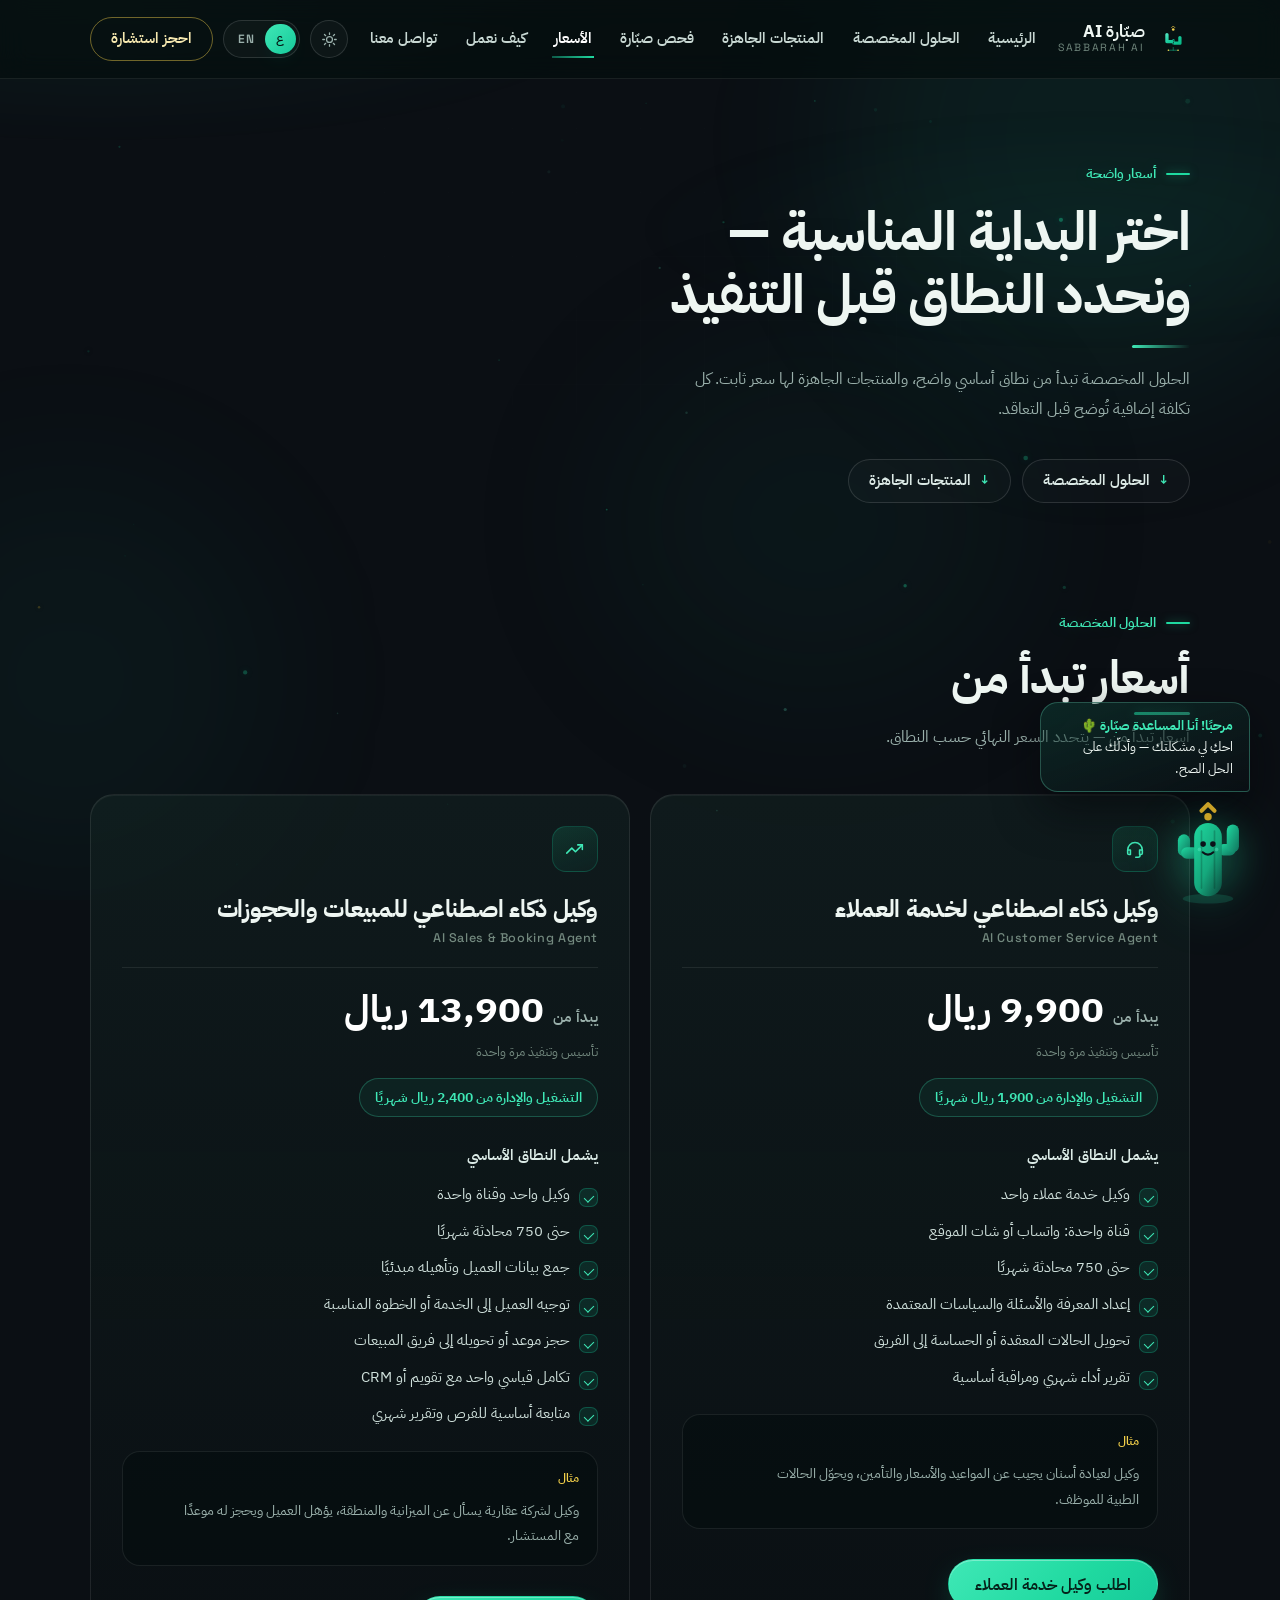
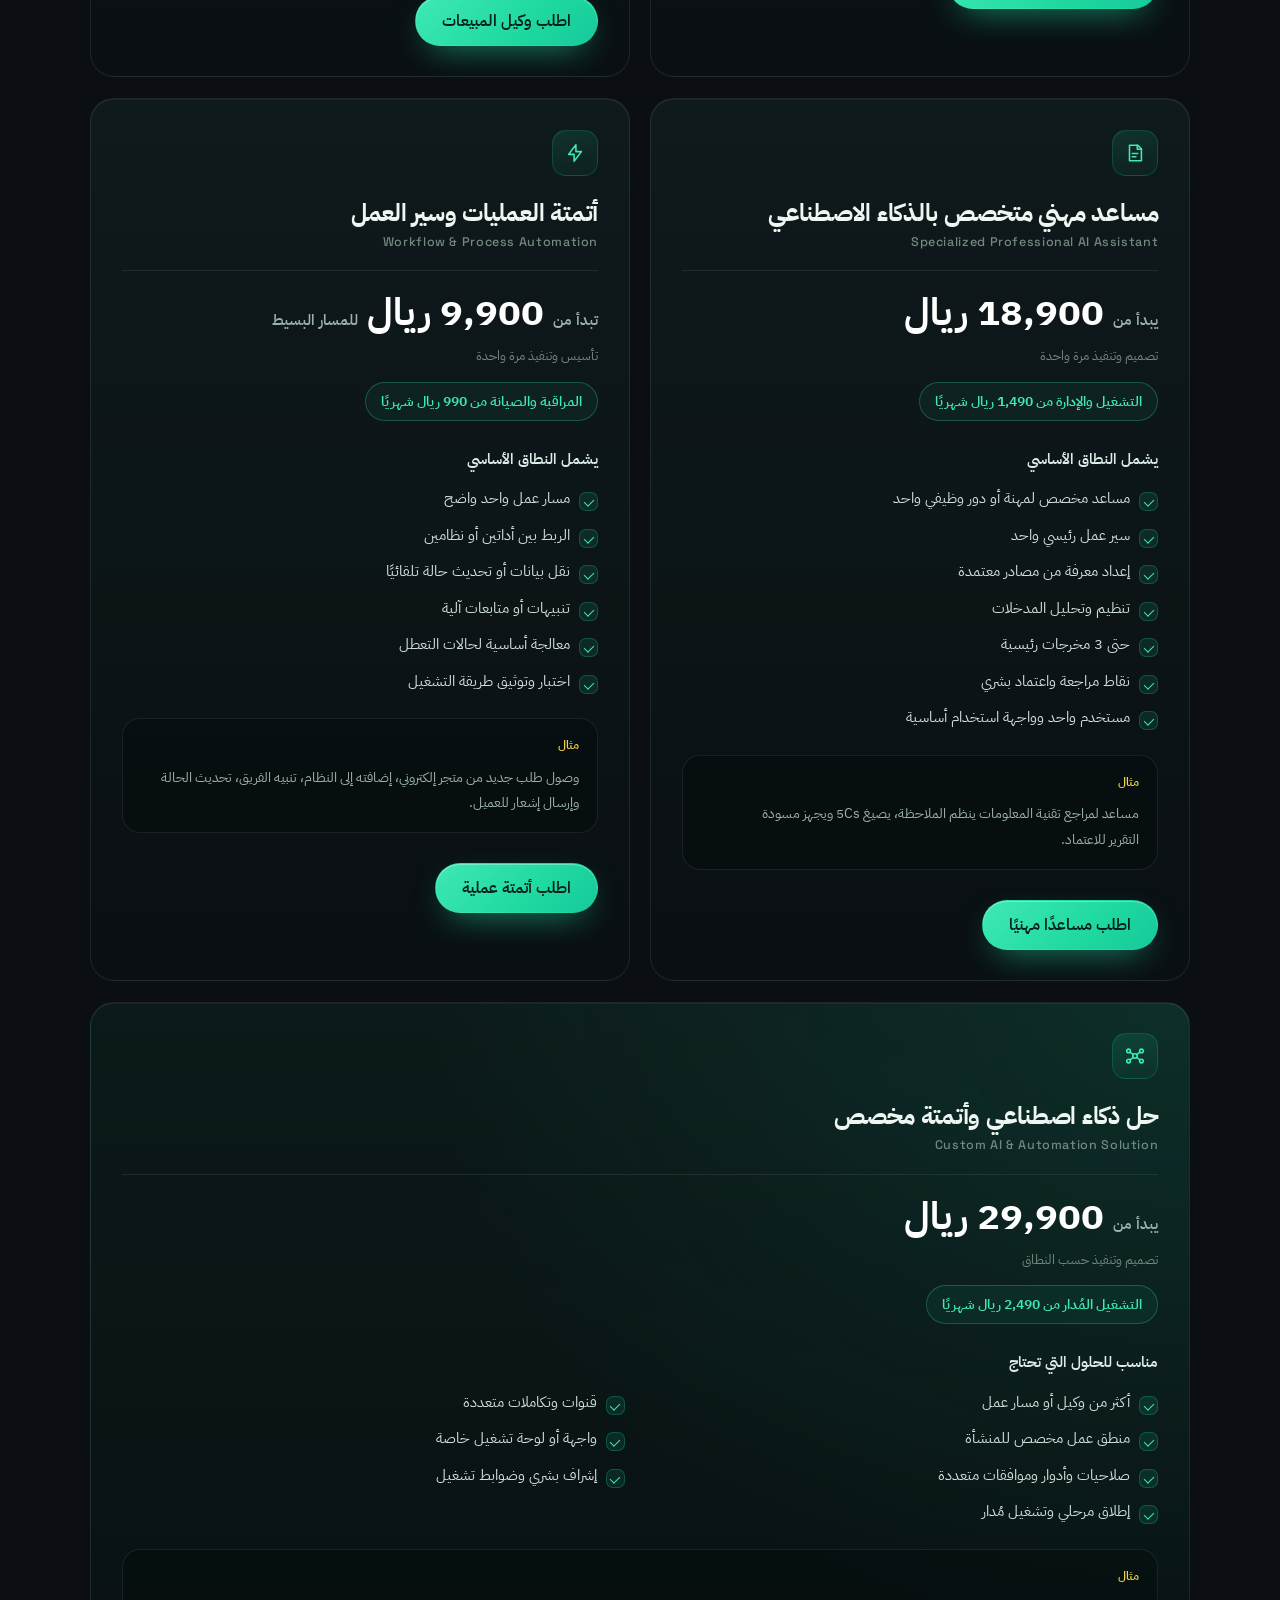
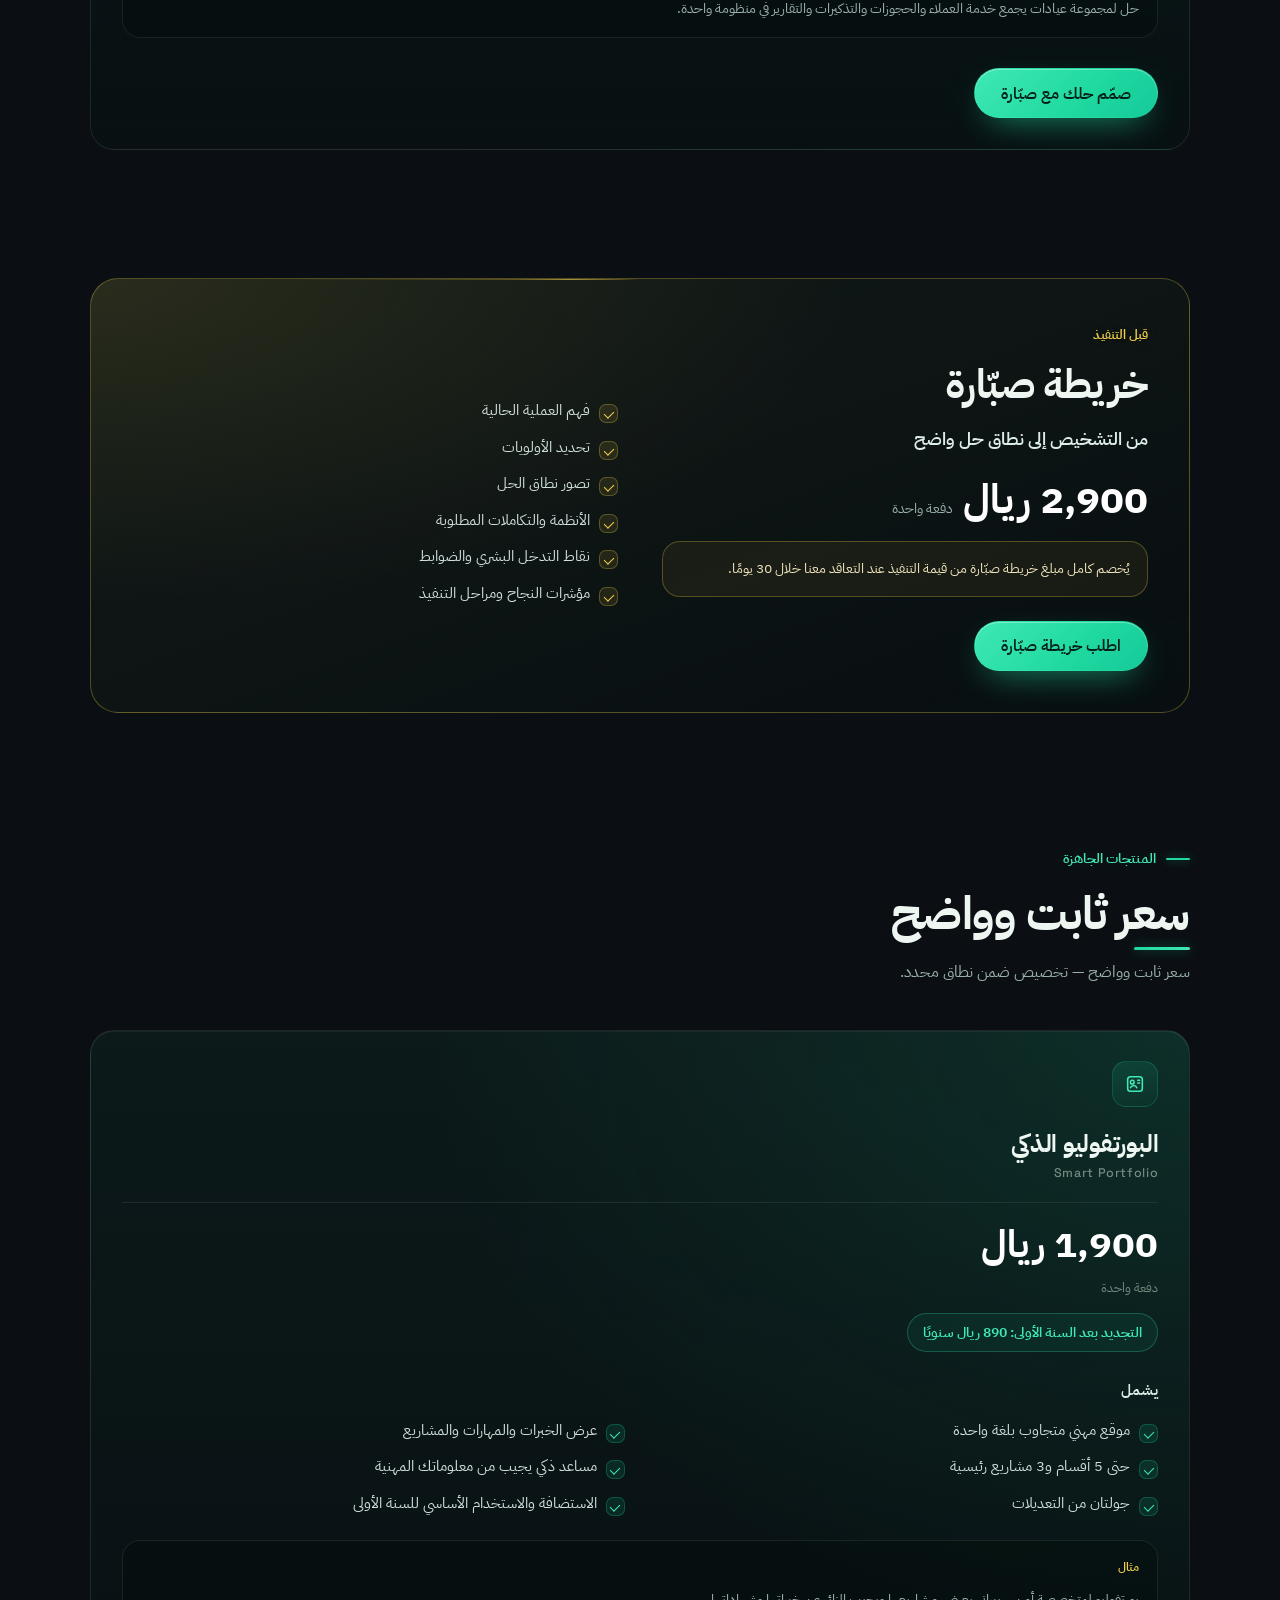
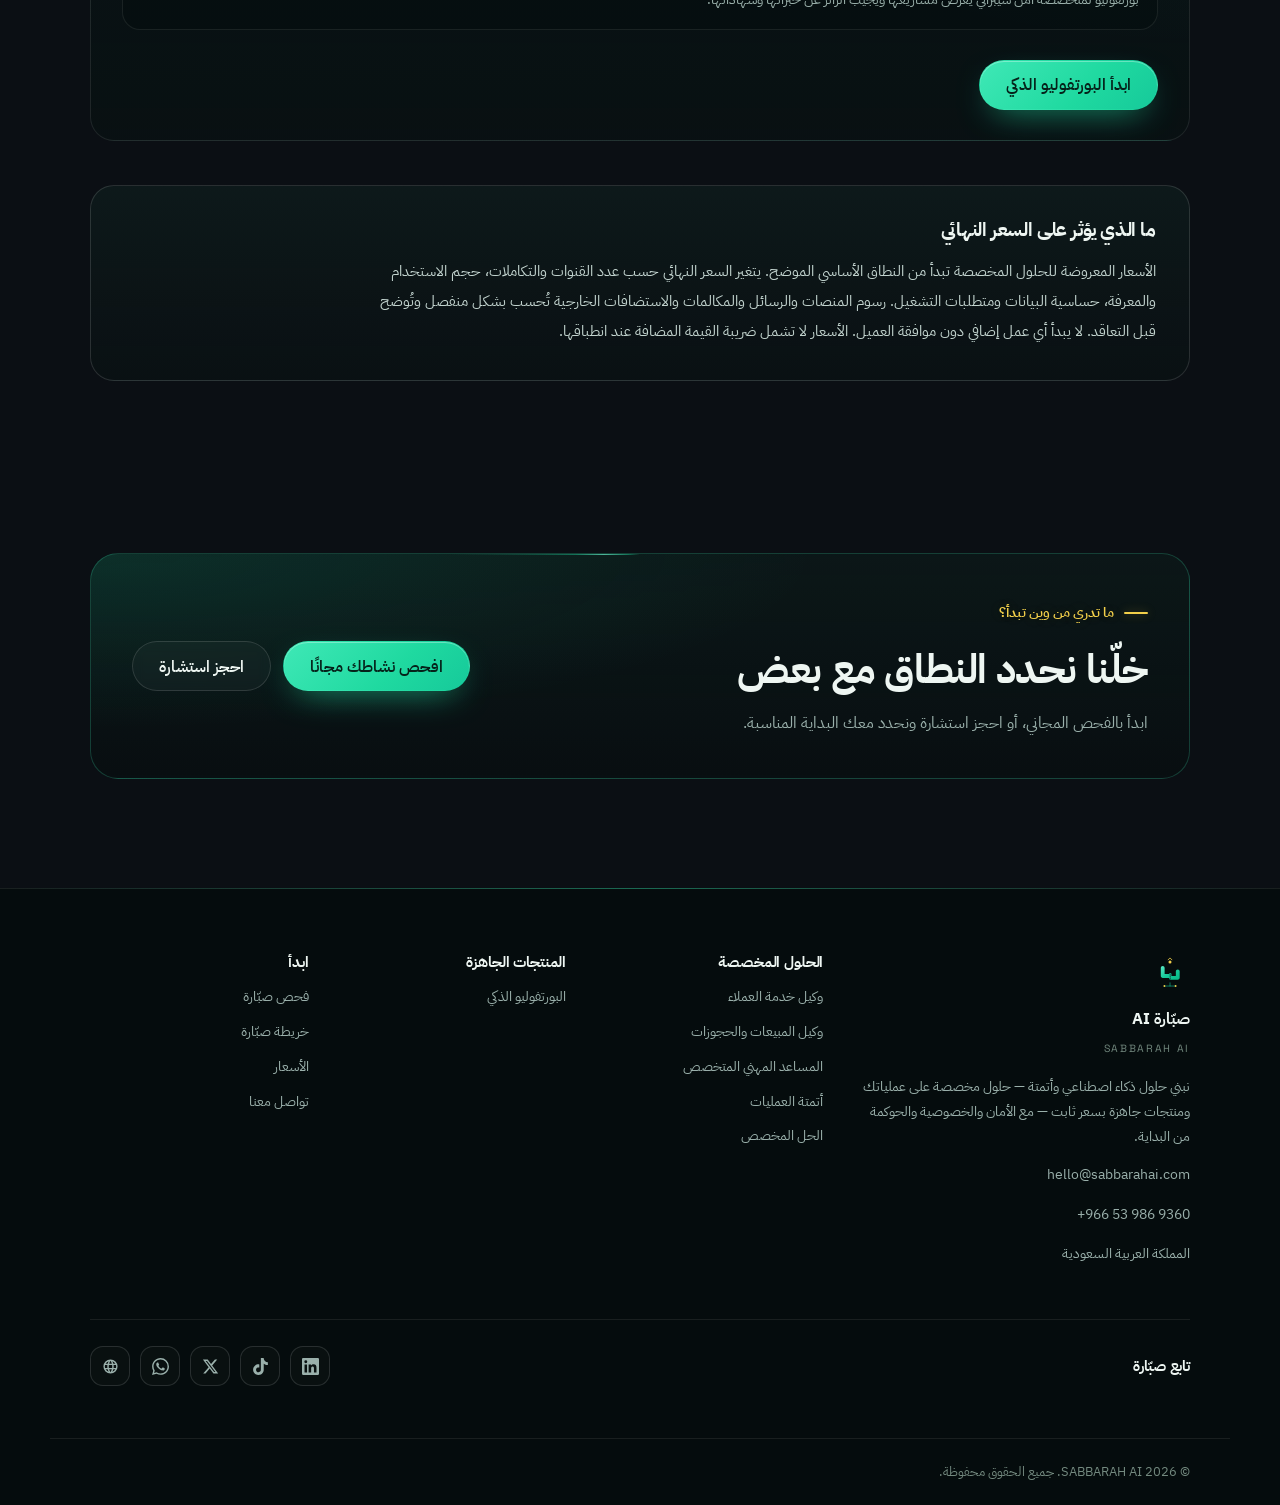
==== commit 05f18674: "Add files via upload" ====
--- a/pricing.html
+++ b/pricing.html
@@ -14,6 +14,7 @@
 (function(){
   var d=document.documentElement;
   try{
+    if(localStorage.getItem('sabbarah-theme')==='light')d.setAttribute('data-theme','light');
     var l=localStorage.getItem('sabbarah-lang')==='en'?'en':'ar';
     d.setAttribute('data-lang',l);
     if(l==='en'){d.lang='en';d.dir='ltr';setTimeout(function(){d.classList.add('i18n-ready')},900);}
@@ -84,6 +85,10 @@
     </nav>
 
     <div class="nav-actions">
+      <button class="theme-toggle" type="button" aria-pressed="false" aria-label="تبديل المظهر" data-en-aria-label="Toggle theme">
+        <svg class="tt-sun" viewBox="0 0 24 24" aria-hidden="true"><circle cx="12" cy="12" r="4.2"/><path d="M12 2.5v2.4M12 19.1v2.4M2.5 12h2.4M19.1 12h2.4M4.9 4.9l1.7 1.7M17.4 17.4l1.7 1.7M19.1 4.9l-1.7 1.7M6.6 17.4l-1.7 1.7"/></svg>
+        <svg class="tt-moon" viewBox="0 0 24 24" aria-hidden="true"><path d="M20.2 13.6A8.2 8.2 0 0 1 10.4 3.8a8.2 8.2 0 1 0 9.8 9.8Z"/></svg>
+      </button>
       <div class="lang-switch" role="group" aria-label="اللغة" data-en-aria-label="Language">
         <button type="button" data-lang-btn="ar" aria-pressed="true" lang="ar">ع</button>
         <button type="button" data-lang-btn="en" aria-pressed="false" lang="en">EN</button>
--- a/css/zahra.css
+++ b/css/zahra.css
@@ -6,18 +6,21 @@
    Tokens
    ============================================================ */
 :root{
-  --bg:#050f0e;
-  --bg-soft:#071614;
-  --ink:#eaf5f1;
-  --muted:#94a9a3;
-  --muted-dim:#6f8580;
-  --teal:#16c99a;
+  --bg:#0b0f14;                /* Obsidian — الأرضية الرسمية للهوية */
+  --bg-soft:#0e141b;
+  --ink:#eef6f2;
+  --white:#f5f7f6;             /* يستخدمه حقل إدخال المساعدة */
+  --sand:#f5f1e8;              /* Sand White */
+  --slate:#8a94a6;             /* Slate */
+  --muted:#9ab0ab;
+  --muted-dim:#73897f;
+  --teal:#16c99a;              /* أخضر الشعار — لا يتغير */
   --mint:#3fe8b6;
   --gold:#f2cf4a;
-  --line:rgba(255,255,255,.07);
-  --line-strong:rgba(255,255,255,.12);
-  --card:linear-gradient(180deg,rgba(18,40,36,.55),rgba(7,20,18,.45));
-  --card-hover:linear-gradient(180deg,rgba(22,50,44,.7),rgba(8,24,21,.55));
+  --line:rgba(255,255,255,.08);
+  --line-strong:rgba(255,255,255,.13);
+  --card:linear-gradient(180deg,rgba(20,38,36,.5),rgba(9,17,19,.42));
+  --card-hover:linear-gradient(180deg,rgba(24,48,44,.62),rgba(10,19,21,.5));
   --radius-lg:24px;
   --radius:18px;
   --radius-sm:12px;
@@ -25,7 +28,7 @@
   --gutter:clamp(18px,4vw,40px);
   --section-pad:clamp(76px,8.5vw,128px);
   --grid-gap:clamp(16px,1.6vw,22px);
-  --green:#16c99a;--jade:#0e5c4a;   /* أسماء بديلة يستخدمها css/glow.css */
+  --green:#1fd9a0;--jade:#0e5c4a;   /* Sabbarah Green الرسمي + Deep Jade — يستخدمها css/glow.css */
   --ff-ar:"IBM Plex Sans Arabic",system-ui,"Segoe UI",sans-serif;
   --ff-lat:"Space Grotesk","IBM Plex Sans Arabic",sans-serif;
 }
@@ -749,3 +752,305 @@
   .price-card{padding:24px 20px}
   .price-card__price{font-size:29px}
 }
+
+/* ============================================================
+   ⬥ PREMIUM LAYER — ترقية 2026-08
+   طبقة صقل فوق الأنماط الأساسية: هيدر أبيض، طباعة، بطاقات،
+   أزرار، وحركة متدرجة. تُبنى بالتتالي (cascade) دون حذف أي
+   قاعدة سابقة، وتبقى آمنة مع RTL/LTR والحركة المخفّضة.
+   ============================================================ */
+
+/* ---------- 1) الهيدر — صقل عام + تمييز الصفحة الحالية ---------- */
+.nav{min-height:78px}
+.nav-menu a{font-weight:600}
+.nav-menu a::after{background:linear-gradient(90deg,var(--jade),var(--green))}
+.nav-menu a[aria-current="page"]{color:#fff}
+.nav-menu a[aria-current="page"]::after{transform:scaleX(1)}
+.site-header{transition:background .35s ease,box-shadow .35s ease}
+
+/* ---------- 1b) زر تبديل المظهر (فاتح/داكن) ---------- */
+.theme-toggle{
+  width:38px;height:38px;flex:none;border-radius:999px;cursor:pointer;
+  border:1px solid var(--line-strong);background:rgba(255,255,255,.03);
+  color:var(--muted);display:grid;place-items:center;
+  transition:color .2s ease,border-color .25s ease,background .25s ease,transform .2s ease;
+}
+.theme-toggle:hover{color:var(--ink);border-color:rgba(63,232,182,.45);transform:translateY(-1px)}
+.theme-toggle svg{width:17px;height:17px;fill:none;stroke:currentColor;stroke-width:1.8;
+  stroke-linecap:round;stroke-linejoin:round}
+.theme-toggle .tt-moon{display:none}
+html[data-theme="light"] .theme-toggle .tt-sun{display:none}
+html[data-theme="light"] .theme-toggle .tt-moon{display:block}
+
+/* ---------- 2) طباعة وإيقاع ---------- */
+h1,h2,h3{text-wrap:balance}
+p{text-wrap:pretty}
+html[lang="en"] .eyebrow,html[lang="en"] .kicker{
+  font-family:var(--ff-lat);font-size:12.5px;letter-spacing:.16em;text-transform:uppercase}
+
+/* ---------- 3) شرطة العنوان الصغير (اتجاه-آمنة) ---------- */
+.eyebrow,.kicker{display:inline-flex;align-items:center;gap:10px}
+.eyebrow::before,.kicker::before{
+  content:"";flex:none;width:24px;height:2px;border-radius:2px;
+  background:var(--green);box-shadow:0 0 10px rgba(31,217,160,.5)}
+.eyebrow--gold::before{background:var(--gold);box-shadow:0 0 10px rgba(201,162,39,.4)}
+
+/* ---------- 4) الأزرار ---------- */
+.button{-webkit-tap-highlight-color:transparent}
+.button:active{transform:translateY(0) scale(.98)}
+.button--primary{
+  background:linear-gradient(135deg,var(--mint),var(--green) 60%,var(--teal));
+  color:#05221a;
+  box-shadow:inset 0 1px 0 rgba(255,255,255,.32),0 12px 34px -14px rgba(31,217,160,.8);
+}
+.button--ghost{background:rgba(255,255,255,.03);-webkit-backdrop-filter:blur(6px);backdrop-filter:blur(6px)}
+
+/* ---------- 5) البطاقات ---------- */
+.sol-card,.price-card{border-color:rgba(255,255,255,.09)}
+.sol-card{box-shadow:inset 0 1px 0 rgba(255,255,255,.05)}
+.sol-card:hover{box-shadow:inset 0 1px 0 rgba(255,255,255,.07),0 26px 60px -40px rgba(22,201,154,.6)}
+.price-card{box-shadow:inset 0 1px 0 rgba(255,255,255,.05)}
+.price-card:hover{box-shadow:inset 0 1px 0 rgba(255,255,255,.07),0 26px 60px -40px rgba(22,201,154,.6)}
+.ready-flag{box-shadow:inset 0 1px 0 rgba(255,255,255,.06),0 34px 90px -60px rgba(22,201,154,.7)}
+.scan{box-shadow:inset 0 1px 0 rgba(255,255,255,.05),0 40px 110px -70px rgba(22,201,154,.55)}
+.sol-card__icon,.price-card__icon{
+  background:linear-gradient(160deg,rgba(31,217,160,.14),rgba(14,92,74,.10));
+  transition:transform .28s ease,border-color .28s ease}
+.sol-card:hover .sol-card__icon,.price-card:hover .price-card__icon{
+  transform:translateY(-2px);border-color:rgba(31,217,160,.4)}
+/* أرقام تحريرية على بطاقات الحلول (الرئيسية) */
+.sol-grid--2{counter-reset:solnum}
+.sol-grid--2>.sol-card{counter-increment:solnum}
+.sol-grid--2>.sol-card::before{
+  content:"0" counter(solnum);
+  position:absolute;top:24px;inset-inline-end:24px;
+  font-family:var(--ff-lat);font-size:12px;font-weight:600;letter-spacing:.12em;
+  color:rgba(245,241,232,.35);
+  border:1px solid rgba(255,255,255,.10);border-radius:999px;padding:4px 11px;
+  transition:color .3s ease,border-color .3s ease}
+.sol-grid--2>.sol-card:hover::before{color:var(--mint);border-color:rgba(63,232,182,.35)}
+
+/* ---------- 6) ظهور متدرج لعناصر الشبكات ---------- */
+.sol-grid.reveal,.pricing-grid.reveal,.steps.reveal{opacity:1;transform:none;transition:none}
+.sol-grid.reveal>*,.pricing-grid.reveal>*,.steps.reveal>li{opacity:0}
+.sol-grid.reveal.is-visible>*,.pricing-grid.reveal.is-visible>*,.steps.reveal.is-visible>li{
+  opacity:1;animation:cardIn .6s cubic-bezier(.2,.7,.25,1) backwards}
+@keyframes cardIn{from{opacity:0;transform:translateY(20px)}}
+.sol-grid.reveal.is-visible>*:nth-child(2),.pricing-grid.reveal.is-visible>*:nth-child(2),
+.steps.reveal.is-visible>li:nth-child(2){animation-delay:.08s}
+.sol-grid.reveal.is-visible>*:nth-child(3),.pricing-grid.reveal.is-visible>*:nth-child(3),
+.steps.reveal.is-visible>li:nth-child(3){animation-delay:.16s}
+.sol-grid.reveal.is-visible>*:nth-child(4),.pricing-grid.reveal.is-visible>*:nth-child(4),
+.steps.reveal.is-visible>li:nth-child(4){animation-delay:.24s}
+.sol-grid.reveal.is-visible>*:nth-child(5),.pricing-grid.reveal.is-visible>*:nth-child(5){animation-delay:.32s}
+
+/* ---------- 7) الفوتر ---------- */
+.footer{position:relative}
+.footer::before{content:"";position:absolute;top:-1px;left:0;right:0;height:1px;
+  background:linear-gradient(90deg,transparent,rgba(31,217,160,.4),transparent)}
+html[lang="en"] .footer__grid h3{
+  font-family:var(--ff-lat);font-size:12px;letter-spacing:.14em;
+  text-transform:uppercase;color:var(--muted-dim)}
+.footer__grid a{width:fit-content;border-bottom:1px solid transparent;
+  transition:color .2s ease,border-color .2s ease}
+.footer__grid a:hover{border-bottom-color:rgba(63,232,182,.4)}
+
+/* ---------- 8) تفاصيل عامة ---------- */
+::selection{background:rgba(31,217,160,.3);color:#f2fffb}
+::-webkit-scrollbar{width:12px}
+::-webkit-scrollbar-track{background:#0b0f14}
+::-webkit-scrollbar-thumb{background:#1c2a2c;border:3px solid #0b0f14;border-radius:99px}
+::-webkit-scrollbar-thumb:hover{background:#28514a}
+.faq summary{transition:color .2s ease}
+.faq summary:hover{color:var(--mint)}
+.jump-pill:focus-visible,.social-link:focus-visible{outline-color:var(--mint)}
+
+/* ---------- 9) حركة مخفّضة — الطبقة الجديدة تهدأ كليًا ---------- */
+@media (prefers-reduced-motion:reduce){
+  .sol-grid.reveal>*,.pricing-grid.reveal>*,.steps.reveal>li{opacity:1;animation:none}
+  .sol-card__icon,.price-card__icon{transition:none}
+}
+
+/* ============================================================
+   ⬥ الوضع الفاتح — LIGHT THEME
+   يُفعّل عبر html[data-theme="light"] (زر التبديل في الهيدر)
+   ويُحفظ في localStorage تحت المفتاح sabbarah-theme.
+   الوضع الداكن يبقى الافتراضي؛ لا تُحذف أي قاعدة داكنة.
+   ============================================================ */
+html[data-theme="light"]{
+  --bg:#f5f7f6;
+  --bg-soft:#ebefed;
+  --ink:#101a1c;
+  --muted:#526560;
+  --muted-dim:#6e807a;
+  --line:rgba(11,15,20,.08);
+  --line-strong:rgba(11,15,20,.15);
+  --card:linear-gradient(180deg,#ffffff,#f8faf9);
+  --card-hover:linear-gradient(180deg,#ffffff,#f1f7f4);
+}
+
+/* --- الخلفية المحيطة تهدأ على الفاتح --- */
+html[data-theme="light"] .ambient__aurora{opacity:.55}
+html[data-theme="light"] .ambient__orb{opacity:.16}
+html[data-theme="light"] .ambient__grid{
+  background-image:linear-gradient(rgba(11,15,20,.05) 1px,transparent 1px),
+                   linear-gradient(90deg,rgba(11,15,20,.05) 1px,transparent 1px)}
+html[data-theme="light"] .glow-particles{opacity:.35}
+
+/* --- الهيدر الأبيض (كان الافتراضي سابقًا — الآن خاص بالوضع الفاتح) --- */
+html[data-theme="light"] .site-header{
+  background:rgba(252,253,253,.86);
+  -webkit-backdrop-filter:blur(18px) saturate(1.5);
+  backdrop-filter:blur(18px) saturate(1.5);
+  border-bottom-color:rgba(11,15,20,.08);
+}
+html[data-theme="light"] .site-header.is-scrolled{
+  background:rgba(255,255,255,.93);
+  box-shadow:0 12px 32px -20px rgba(11,15,20,.28);
+}
+html[data-theme="light"] .site-header .brand__text strong{color:#0b0f14}
+html[data-theme="light"] .site-header .brand__text em{color:#67727f}
+html[data-theme="light"] .nav-menu a{color:#414d59}
+html[data-theme="light"] .nav-menu a:hover{color:#0b0f14}
+html[data-theme="light"] .nav-menu a[aria-current="page"]{color:#0b0f14}
+html[data-theme="light"] .site-header .lang-switch{border-color:rgba(11,15,20,.12);background:rgba(11,15,20,.045)}
+html[data-theme="light"] .site-header .lang-switch button{color:#5b6672}
+html[data-theme="light"] .site-header .lang-switch button:hover{color:#0b0f14}
+html[data-theme="light"] .site-header .theme-toggle{border-color:rgba(11,15,20,.14);background:rgba(11,15,20,.04);color:#4b5860}
+html[data-theme="light"] .site-header .theme-toggle:hover{color:#0b0f14;border-color:rgba(14,92,74,.4)}
+html[data-theme="light"] .site-header .button--outline{
+  background:#0b0f14;border-color:#0b0f14;color:#fff;font-weight:600;
+  box-shadow:0 10px 26px -14px rgba(11,15,20,.55)}
+html[data-theme="light"] .site-header .button--outline:hover{
+  background:#10231f;border-color:#10231f;color:#fff;
+  box-shadow:0 16px 34px -16px rgba(14,92,74,.55)}
+html[data-theme="light"] .site-header .nav-toggle{border-color:rgba(11,15,20,.16);background:rgba(255,255,255,.6)}
+html[data-theme="light"] .site-header .nav-toggle span{background:#0b0f14}
+html[data-theme="light"] .site-header :focus-visible{outline-color:var(--jade)}
+@media (max-width:1040px){
+  html[data-theme="light"] .nav-menu{
+    background:rgba(255,255,255,.98);border-color:rgba(11,15,20,.1);
+    -webkit-backdrop-filter:blur(20px);backdrop-filter:blur(20px);
+    box-shadow:0 34px 70px -34px rgba(11,15,20,.4)}
+  html[data-theme="light"] .nav-menu a{color:#39434e}
+  html[data-theme="light"] .nav-menu a:hover{background:rgba(14,92,74,.07);color:#0b0f14}
+}
+
+/* --- نصوص التمييز: أخضر/ذهبي أغمق ليقرأ على الأبيض --- */
+html[data-theme="light"] :is(.eyebrow,.kicker,.price-block__sub,.ready-flag__renew,
+.scan__lead>span,.scan__badge b,.scan__why b,.compare__col--next>span,
+.compare__col--next .cbar span,.compare__col--now .cbar--ok span,.solutions__note a,
+.guard__list span,.jump-pill i){color:#0b8a67}
+html[data-theme="light"] .faq summary::before{color:#0b8a67}
+html[data-theme="light"] .faq summary:hover{color:#0b8a67}
+html[data-theme="light"] .price-block__cta{color:#0b8a67;border-bottom-color:rgba(11,138,103,.4)}
+html[data-theme="light"] .price-block__cta:hover{color:#0b0f14;border-bottom-color:#0b8a67}
+html[data-theme="light"] .footer__grid a:hover{color:#0b8a67}
+html[data-theme="light"] .scan__back:hover{color:#0b8a67}
+html[data-theme="light"] .price-card__monthly{color:#0b7a5c;border-color:rgba(11,138,103,.3);background:rgba(22,201,154,.08)}
+html[data-theme="light"] :is(.eyebrow--gold,.trust-line i,.map-card__label,
+.map-strip__label,.price-card__example span){color:#8a6c12}
+html[data-theme="light"] .map-strip__credit{background:rgba(201,162,39,.09);border-color:rgba(201,162,39,.35);color:#6f5a12}
+html[data-theme="light"] .eyebrow,html[data-theme="light"] .kicker{text-shadow:none}
+
+/* --- نصوص فاتحة مثبتة بالكود → داكنة --- */
+html[data-theme="light"] :is(.sol-card__line,.price-list li,.scan__opt,.scan__preview li,
+.scan__why,.cbar b,.disclaimer p,.map-strip__sub,.ready-flag__lead,.jump-pill,
+.price-card__scope,.scan__human b,.scan-head__badge b){color:#22332f}
+html[data-theme="light"] :is(.scan__lead b,.price-block__main,.price-card__price,
+.ready-flag__pricebox b,.map-strip__amount b,.compare__col--next .cbar--focus b){color:#0b0f14}
+
+/* --- الأسطح الداكنة المثبتة بالكود → بيضاء --- */
+html[data-theme="light"] .demo{
+  background:#ffffff;border-color:var(--line-strong);animation:none;
+  box-shadow:0 30px 70px -45px rgba(11,15,20,.35)}
+html[data-theme="light"] .bubble--user{background:#f0f3f1;border-color:rgba(11,15,20,.08);color:#22332f}
+html[data-theme="light"] .scan{
+  background:linear-gradient(150deg,#ffffff,#f3f8f5);
+  box-shadow:inset 0 1px 0 #fff,0 34px 80px -55px rgba(11,15,20,.3)}
+html[data-theme="light"] .scan__preview{background:#f6f8f7}
+html[data-theme="light"] .scan__opt{background:#fff}
+html[data-theme="light"] .scan__opt:hover,html[data-theme="light"] .scan__opt.is-picked{background:rgba(22,201,154,.09)}
+html[data-theme="light"] .scan__bar{background:rgba(11,15,20,.08)}
+html[data-theme="light"] .scan__lead{
+  border-color:rgba(11,138,103,.4);
+  background:radial-gradient(120% 150% at 100% 0%,rgba(22,201,154,.12),transparent 62%),#ffffff;
+  box-shadow:0 26px 60px -45px rgba(11,138,103,.5)}
+html[data-theme="light"] .scan__badge{background:#fff}
+html[data-theme="light"] .compare__col{background:#fafcfb}
+html[data-theme="light"] .compare__col--next{background:linear-gradient(160deg,rgba(22,201,154,.08),#fafcfb)}
+html[data-theme="light"] .cbar i{background:rgba(11,15,20,.07)}
+html[data-theme="light"] .map-card{background:linear-gradient(140deg,rgba(201,162,39,.08),#ffffff)}
+html[data-theme="light"] .guard{
+  background:radial-gradient(120% 120% at 100% 0%,rgba(22,201,154,.08),transparent 55%),
+             linear-gradient(180deg,#ffffff,#f6faf8)}
+html[data-theme="light"] .guard__list li{background:#ffffff}
+html[data-theme="light"] .steps li i{background:#ffffff;color:#8a6c12}
+html[data-theme="light"] .cta-card{
+  background:radial-gradient(110% 130% at 0% 0%,rgba(22,201,154,.10),transparent 60%),
+             linear-gradient(180deg,#ffffff,#f5f9f7)}
+html[data-theme="light"] :is(.sol-card--wide,.price-card--wide,.ready-flag){
+  background:radial-gradient(120% 150% at 100% 0%,rgba(22,201,154,.10),transparent 58%),
+             linear-gradient(180deg,#ffffff,#f5faf7)}
+html[data-theme="light"] .ready-flag__pricebox{background:#f7faf8}
+html[data-theme="light"] .price-card__example{background:#f8faf9}
+html[data-theme="light"] .disclaimer{background:linear-gradient(180deg,#ffffff,#f7faf8)}
+html[data-theme="light"] .map-strip{
+  background:radial-gradient(120% 130% at 0% 0%,rgba(201,162,39,.09),transparent 58%),
+             linear-gradient(160deg,#fffdf5,#f7f9f7)}
+html[data-theme="light"] :is(.scan-head__badge,.jump-pill,.social-link,.button--ghost){background:#ffffff}
+html[data-theme="light"] .jump-pill:hover{background:rgba(22,201,154,.09);color:#0b0f14}
+html[data-theme="light"] .button--ghost:hover{background:rgba(22,201,154,.08)}
+html[data-theme="light"] .social-link:hover{color:#0b8a67;background:rgba(22,201,154,.08)}
+html[data-theme="light"] .footer{background:rgba(240,243,241,.85)}
+html[data-theme="light"] .sol-grid--2>.sol-card::before{
+  color:rgba(11,15,20,.4);border-color:rgba(11,15,20,.12)}
+html[data-theme="light"] .sol-grid--2>.sol-card:hover::before{color:#0b8a67;border-color:rgba(11,138,103,.4)}
+html[data-theme="light"] :is(.sol-card,.price-card){box-shadow:0 1px 2px rgba(11,15,20,.04)}
+html[data-theme="light"] :is(.sol-card,.price-card):hover{box-shadow:0 26px 60px -40px rgba(11,138,103,.4)}
+
+/* --- عنوان البطل: أخضر أعمق يقرأ على الفاتح (يتفوق على css/glow.css) --- */
+html[data-theme="light"] .hero h1 span{
+  background:linear-gradient(100deg,#0d8f6b 0%,#0d8f6b 38%,var(--green) 50%,#0d8f6b 62%,#0d8f6b 100%);
+  background-size:240% 100%;
+  -webkit-background-clip:text;background-clip:text;-webkit-text-fill-color:transparent}
+
+/* --- المساعدة صبّارة: محادثة فاتحة متسقة مع الوضع الفاتح --- */
+html[data-theme="light"] .sb-bubble{
+  background:linear-gradient(160deg,rgba(22,201,154,.10),#ffffff);
+  border-color:rgba(11,138,103,.32);color:#22332f;
+  box-shadow:0 18px 44px rgba(11,15,20,.18)}
+html[data-theme="light"] .sb-bubble strong{color:#0b8a67}
+html[data-theme="light"] .sb-panel{
+  background:linear-gradient(180deg,#ffffff,#f6f9f7);
+  border-color:rgba(11,15,20,.12);
+  box-shadow:0 32px 90px rgba(11,15,20,.28),0 0 44px rgba(31,217,160,.08)}
+html[data-theme="light"] .sb-panel__head{
+  border-bottom-color:rgba(11,15,20,.08);
+  background:linear-gradient(120deg,rgba(22,201,154,.13),rgba(255,255,255,.5))}
+html[data-theme="light"] .sb-panel__title strong{color:#101a1c}
+html[data-theme="light"] .sb-panel__title span{color:#0b8a67}
+html[data-theme="light"] .sb-panel__close{
+  border-color:rgba(11,15,20,.12);background:#ffffff;color:#526560}
+html[data-theme="light"] .sb-panel__close:hover{color:#0b8a67}
+html[data-theme="light"] .sb-panel__body{scrollbar-color:rgba(11,138,103,.35) transparent}
+html[data-theme="light"] .sb-msg--bot{
+  background:#eef5f1;border-color:rgba(11,15,20,.08);color:#22332f}
+html[data-theme="light"] .sb-msg--bot b{color:#0b8a67}
+html[data-theme="light"] .sb-input{
+  border-top-color:rgba(11,15,20,.08);background:#fbfcfb}
+html[data-theme="light"] .sb-input input{
+  border-color:rgba(11,15,20,.14);background:#ffffff;color:#101a1c}
+html[data-theme="light"] .sb-input input::placeholder{color:#6e807a}
+html[data-theme="light"] .sb-input input:focus{
+  border-color:rgba(11,138,103,.55);box-shadow:0 0 0 3px rgba(31,217,160,.14)}
+html[data-theme="light"] .sb-acts button{
+  border-color:rgba(11,138,103,.35);background:rgba(22,201,154,.08);color:#0b7a5c}
+html[data-theme="light"] .sb-acts button:hover{
+  background:rgba(22,201,154,.16);border-color:rgba(11,138,103,.55)}
+
+/* --- تفاصيل عامة للوضع الفاتح --- */
+html[data-theme="light"] ::selection{background:rgba(14,92,74,.18);color:#0b0f14}
+html[data-theme="light"] ::-webkit-scrollbar-track{background:#ebefed}
+html[data-theme="light"] ::-webkit-scrollbar-thumb{background:#c3d0ca;border-color:#ebefed}
+html[data-theme="light"] ::-webkit-scrollbar-thumb:hover{background:#9fb5ac}
--- a/css/glow.css
+++ b/css/glow.css
@@ -70,8 +70,10 @@
 
 /* ---------- 9. primary button living pulse ---------- */
 .button--primary{animation:btnGlow 6s ease-in-out infinite}
-@keyframes btnGlow{0%,100%{box-shadow:0 14px 36px rgba(31,217,160,.15)}50%{box-shadow:0 14px 42px rgba(31,217,160,.28),0 0 18px rgba(107,245,206,.12)}}
-.button--primary:hover{animation:none;box-shadow:0 18px 44px rgba(31,217,160,.24)}
+@keyframes btnGlow{
+0%,100%{box-shadow:inset 0 1px 0 rgba(255,255,255,.32),0 14px 36px rgba(31,217,160,.15)}
+50%{box-shadow:inset 0 1px 0 rgba(255,255,255,.32),0 14px 42px rgba(31,217,160,.28),0 0 18px rgba(107,245,206,.12)}}
+.button--primary:hover{animation:none;box-shadow:inset 0 1px 0 rgba(255,255,255,.32),0 18px 44px rgba(31,217,160,.24)}
 
 /* ---------- 10. scroll-reactive: heading underline draws on reveal ---------- */
 .section-heading h2{position:relative;display:block;width:fit-content}
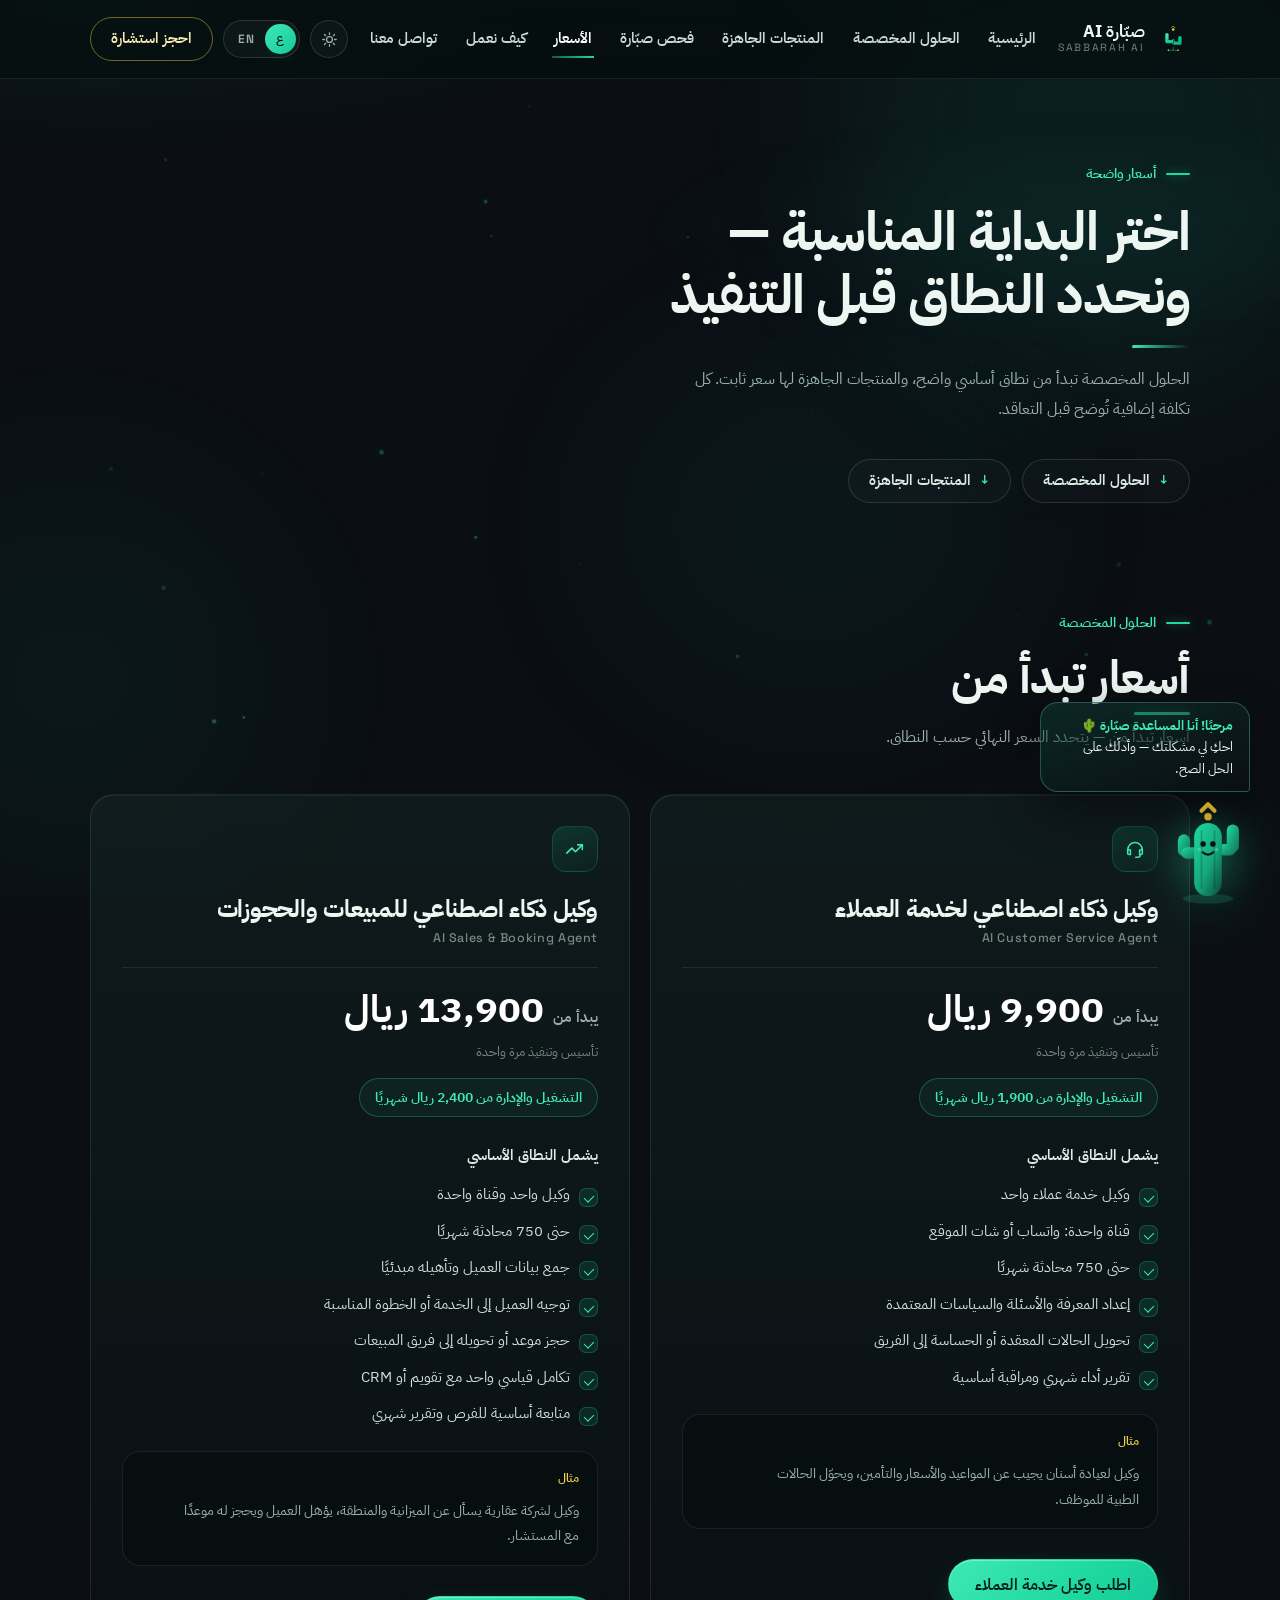
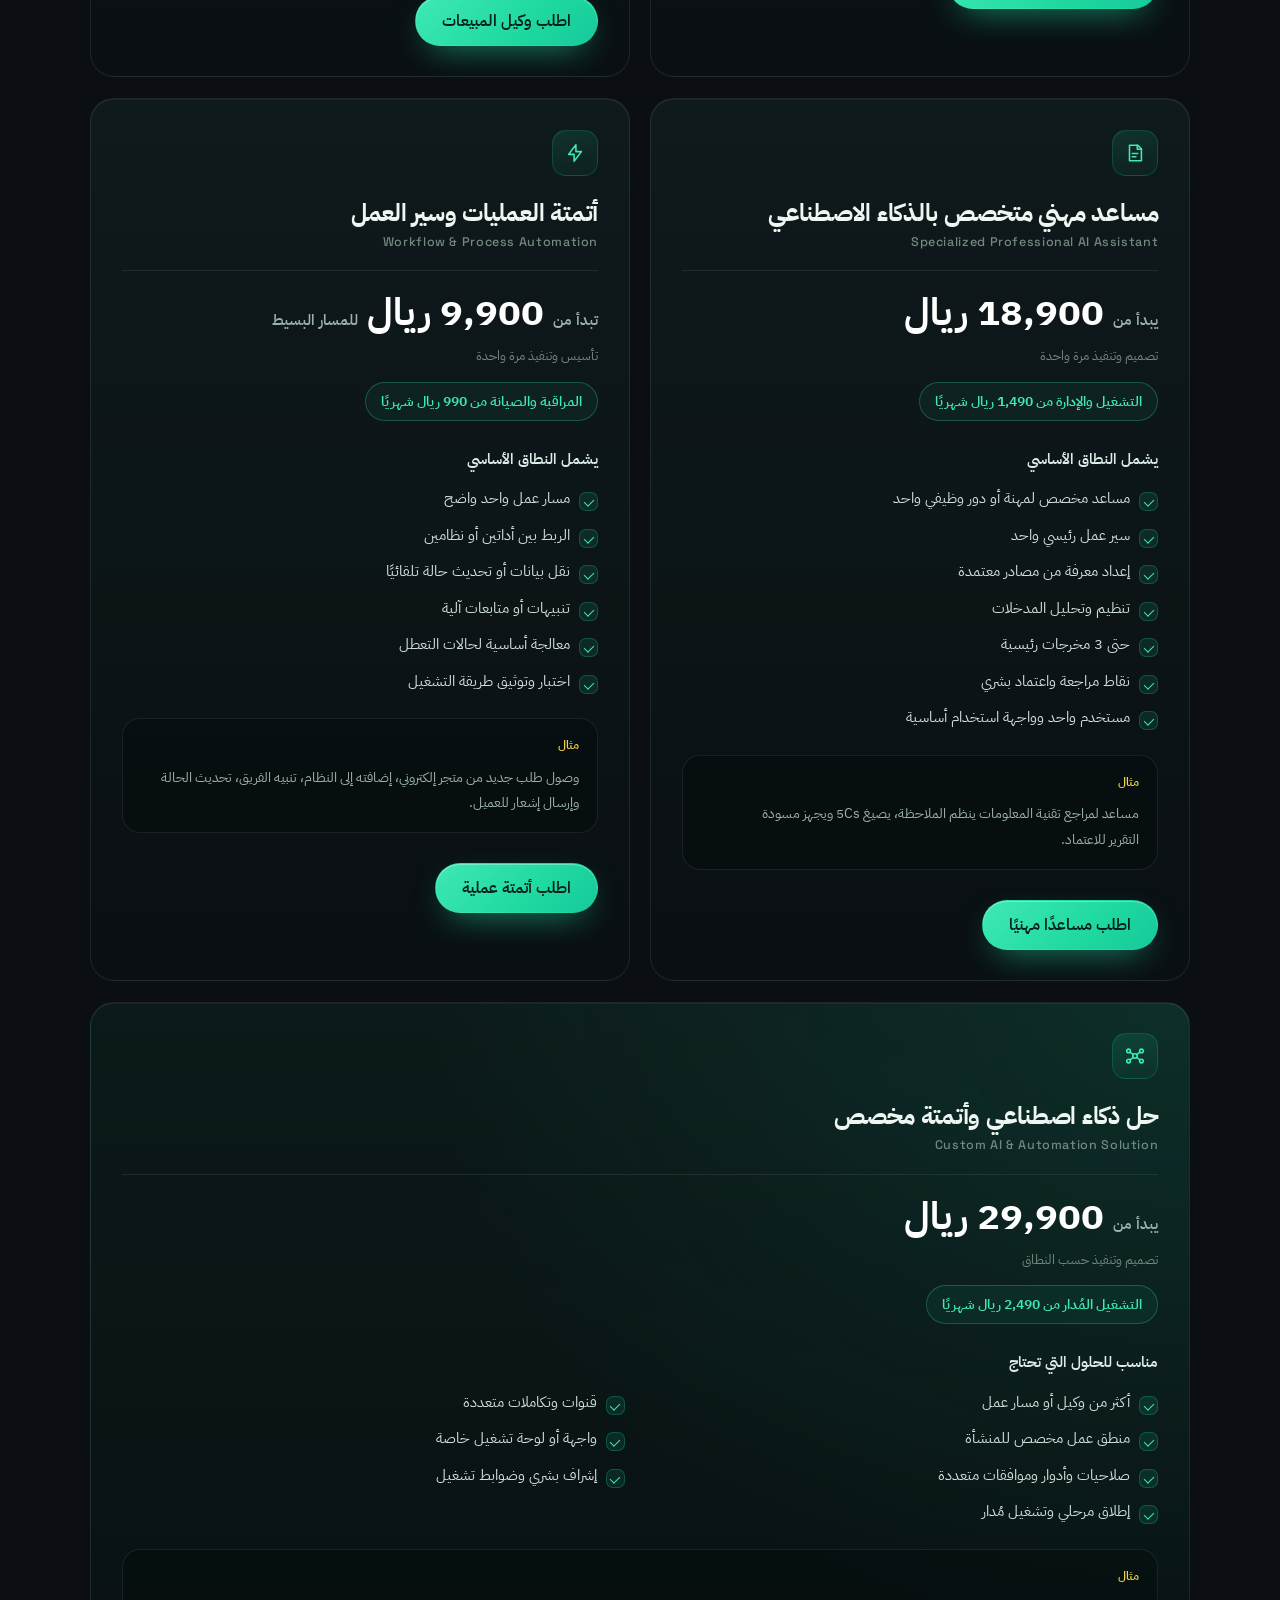
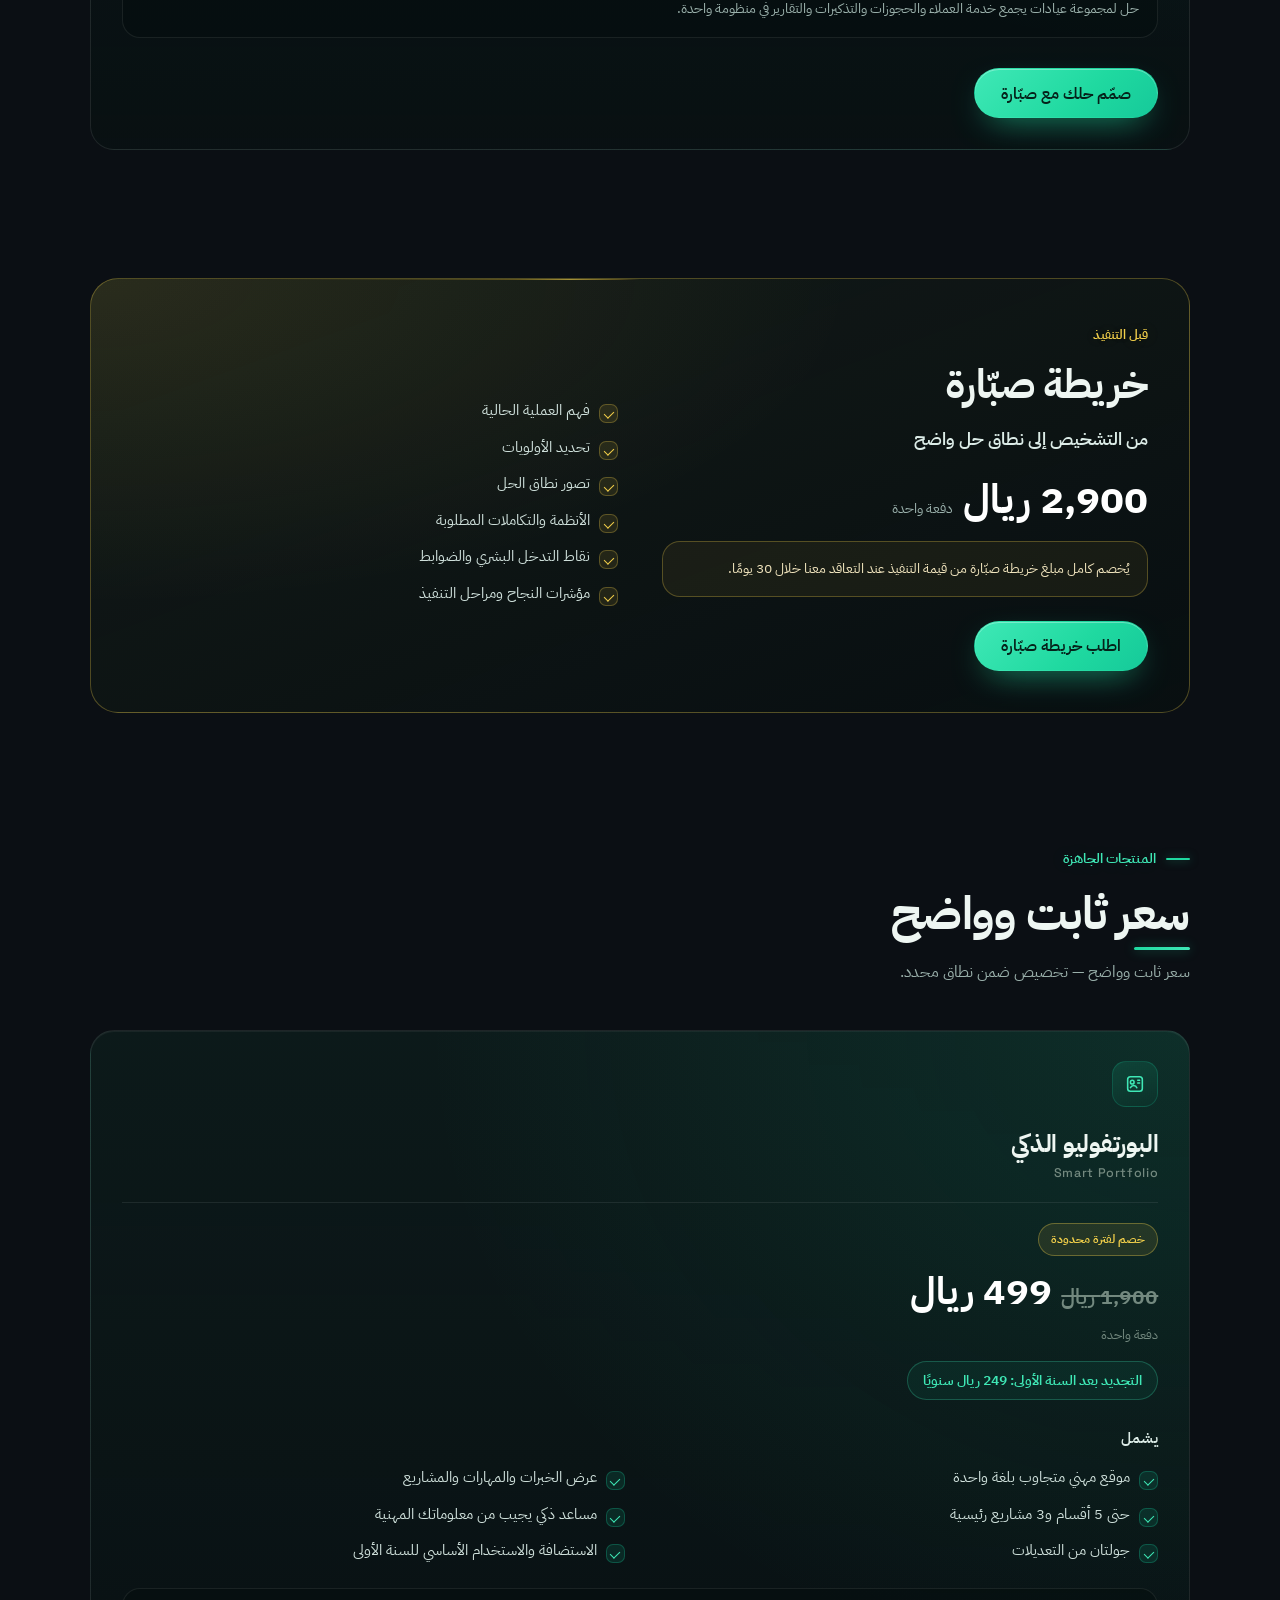
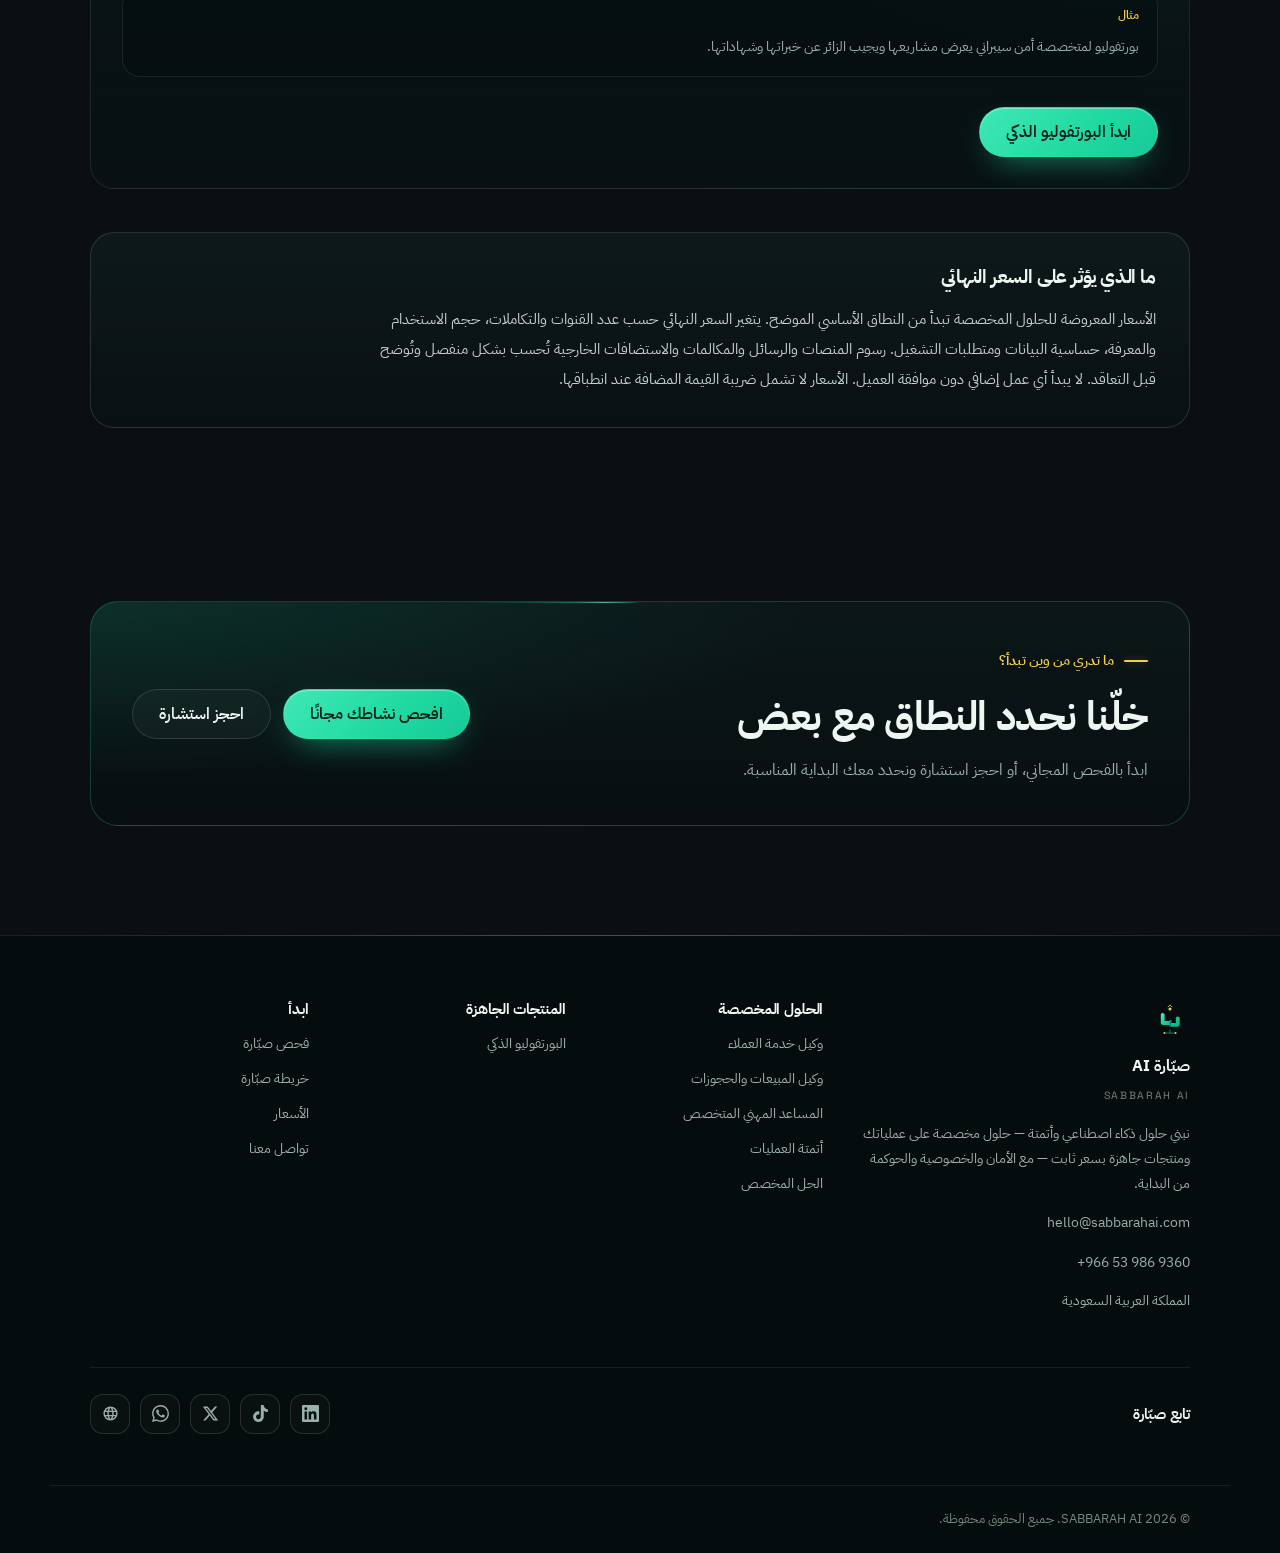
==== commit f27ddefd: "Add files via upload" ====
--- a/pricing.html
+++ b/pricing.html
@@ -335,9 +335,10 @@
           <h3 data-en="Smart Portfolio">البورتفوليو الذكي<span class="price-card__en">Smart Portfolio</span></h3>
 
           <div class="price-card__amount">
-            <p class="price-card__price" data-en="SAR 1,900">1,900 ريال</p>
+            <span class="tag tag--offer" data-en="Limited-time offer">خصم لفترة محدودة</span>
+            <p class="price-card__price" data-en="<s class='price-was'><span class='sr-only'>Was: </span>SAR 1,900</s> <span class='price-now'>SAR 499</span>"><s class="price-was"><span class="sr-only">السعر قبل الخصم: </span>1,900 ريال</s> <span class="price-now">499 ريال</span></p>
             <p class="price-card__label" data-en="One-time">دفعة واحدة</p>
-            <p class="price-card__monthly" data-en="Renewal after the first year: SAR 890/year">التجديد بعد السنة الأولى: 890 ريال سنويًا</p>
+            <p class="price-card__monthly" data-en="Renewal after the first year: SAR 249/year">التجديد بعد السنة الأولى: 249 ريال سنويًا</p>
           </div>
 
           <p class="price-card__scope" data-en="What you receive">يشمل</p>
--- a/css/zahra.css
+++ b/css/zahra.css
@@ -1054,3 +1054,35 @@
 html[data-theme="light"] ::-webkit-scrollbar-track{background:#ebefed}
 html[data-theme="light"] ::-webkit-scrollbar-thumb{background:#c3d0ca;border-color:#ebefed}
 html[data-theme="light"] ::-webkit-scrollbar-thumb:hover{background:#9fb5ac}
+
+/* ============================================================
+   ⬥ عرض مخفّض — البورتفوليو الذكي (2026-08-09)
+   طبقة إضافية فوق أنماط الأسعار: السعر السابق مشطوب وثانوي،
+   والسعر الجديد هو الأبرز، مع وسم «خصم لفترة محدودة» بلون الذهب.
+   لا تُحذف ولا تُعدَّل أي قاعدة سابقة — تعمل في الوضعين وفي RTL/LTR.
+   ============================================================ */
+
+/* صندوق سعر الصفحة الرئيسية يصبح سطرًا مرنًا مثل بطاقة الأسعار */
+.ready-flag__pricebox b{display:flex;align-items:baseline;gap:10px;flex-wrap:wrap}
+
+/* السعر السابق — مشطوب، ثانوي، ويبقى مقروءًا */
+:is(.ready-flag__pricebox b,.price-card__price) .price-was{
+  font-size:.56em;font-weight:600;color:var(--muted-dim);letter-spacing:0;
+  text-decoration:line-through;text-decoration-thickness:1.5px;white-space:nowrap}
+
+/* السعر الجديد — هو الأساسي، ويرث لون السعر في الوضعين */
+:is(.ready-flag__pricebox b,.price-card__price) .price-now{
+  font-size:1em;font-weight:700;color:inherit;white-space:nowrap}
+
+/* وسم الخصم — نمط .tag نفسه بلون الذهب */
+.tag--offer{color:var(--gold);background:rgba(242,207,74,.10);
+  border-color:rgba(242,207,74,.34)}
+/* داخل صندوق السعر توجد قاعدة span عامة (display/لون/حجم) — نرفع التخصيص لاستعادة نمط الوسم */
+.ready-flag__pricebox .tag--offer{display:inline-flex;margin-bottom:14px;
+  font-size:12.2px;font-weight:600;color:var(--gold)}
+.price-card__amount .tag--offer{margin-bottom:14px}
+
+/* الوضع الفاتح — تباين كافٍ للسعر المشطوب وللوسم */
+html[data-theme="light"] :is(.ready-flag__pricebox b,.price-card__price) .price-was{color:#5b6672}
+html[data-theme="light"] .tag--offer{color:#6f5a12;background:rgba(201,162,39,.10);
+  border-color:rgba(201,162,39,.38)}
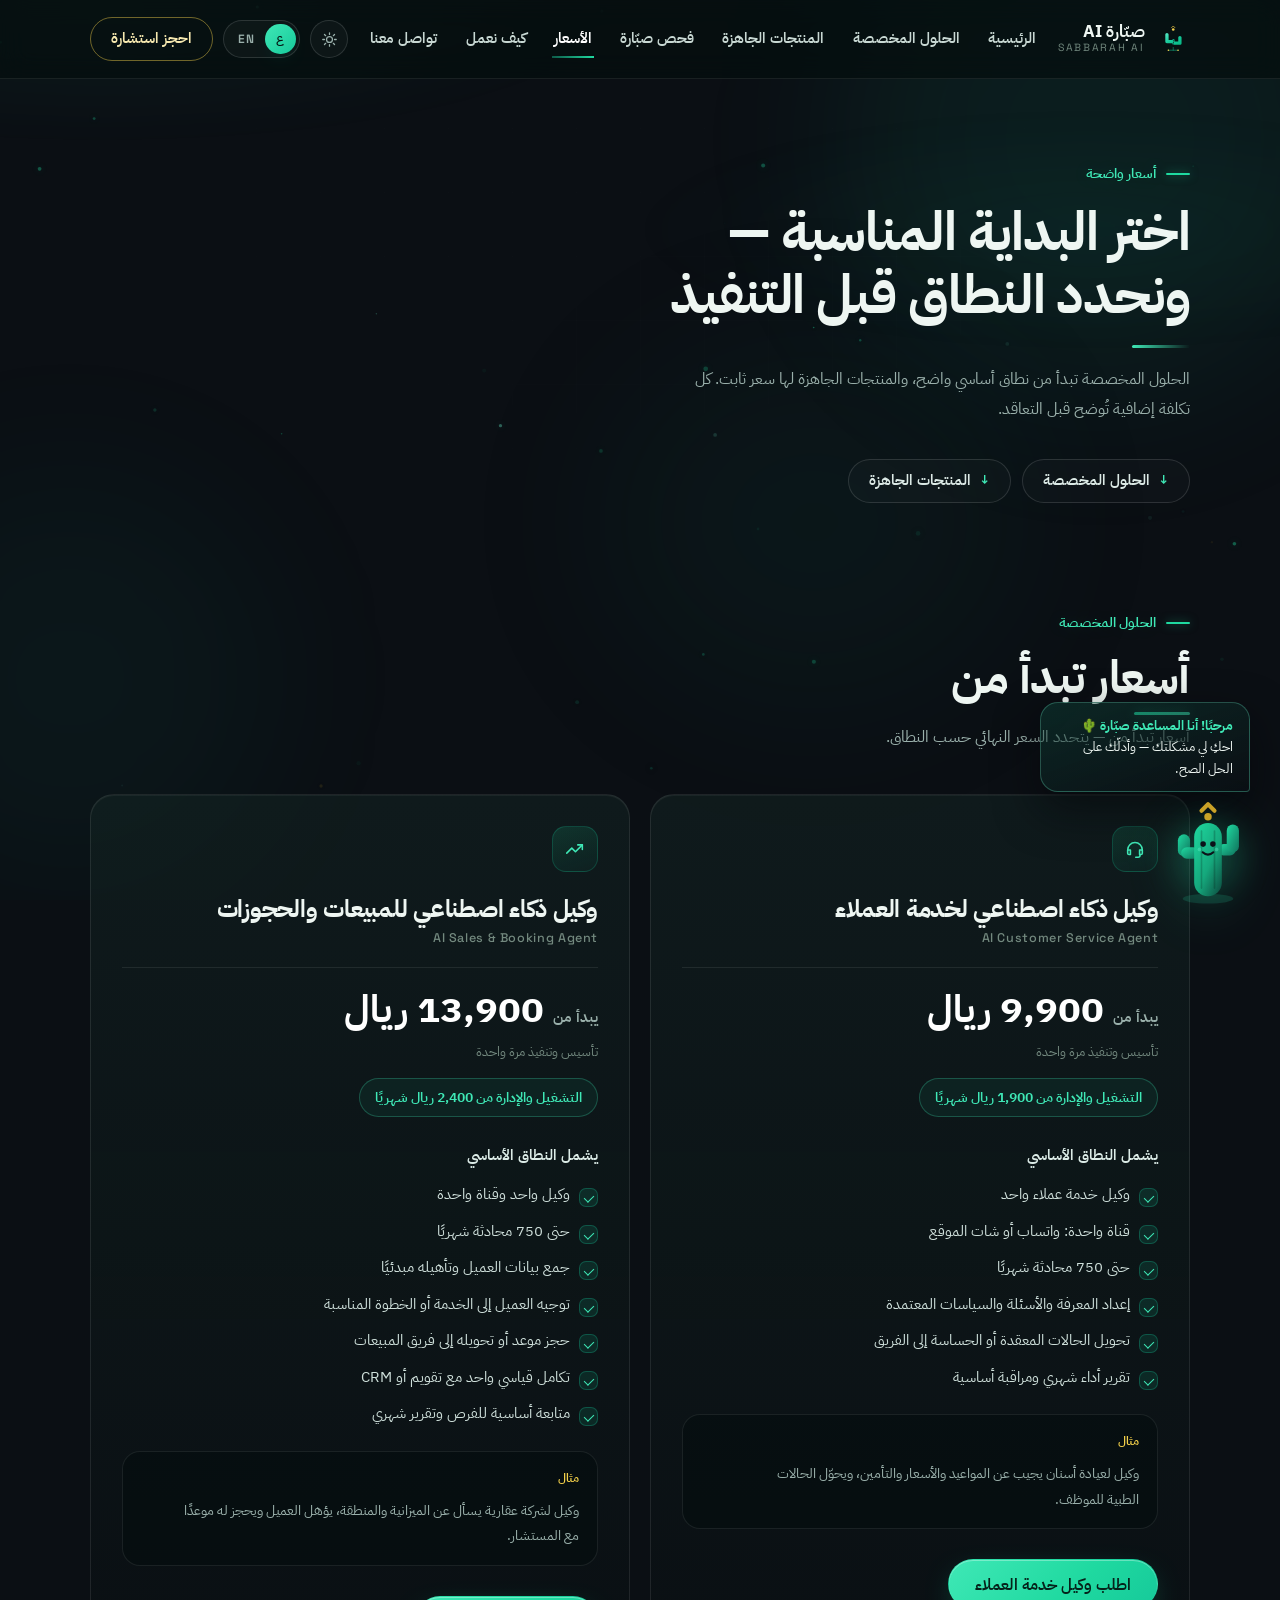
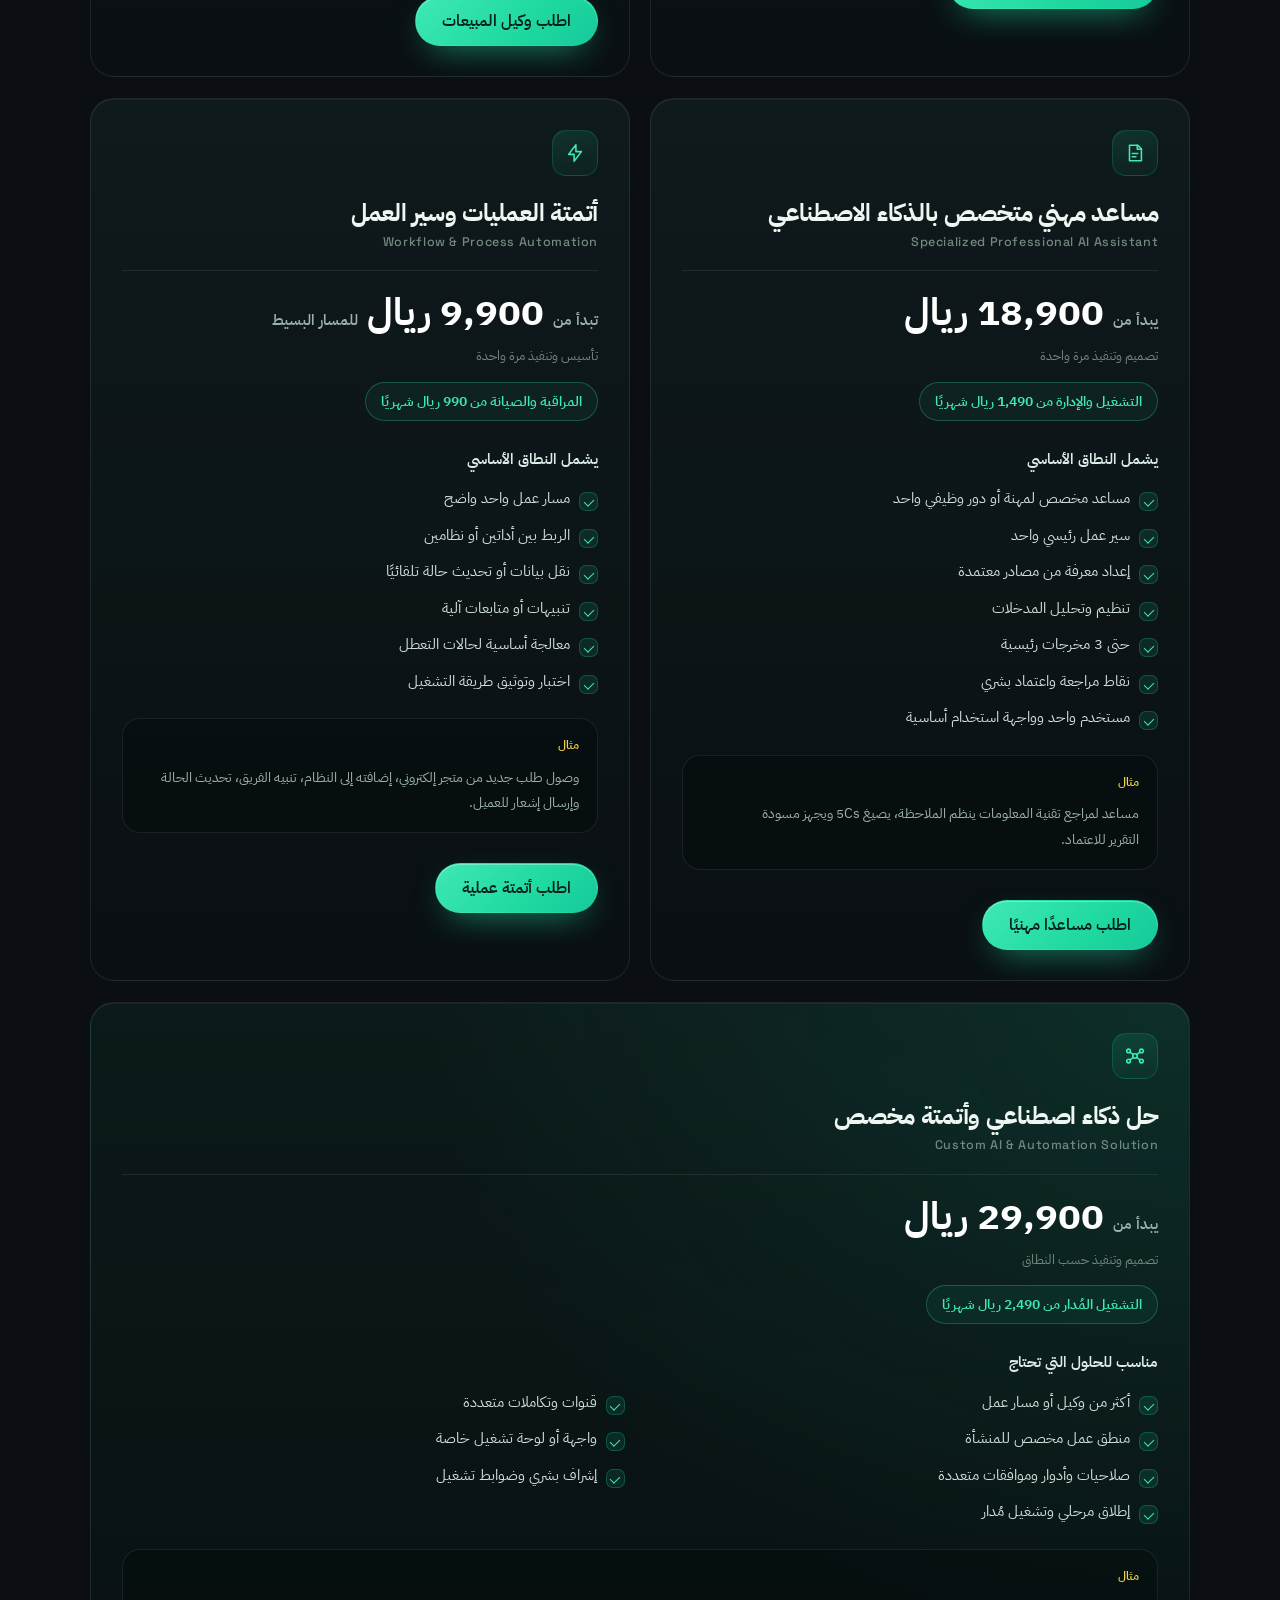
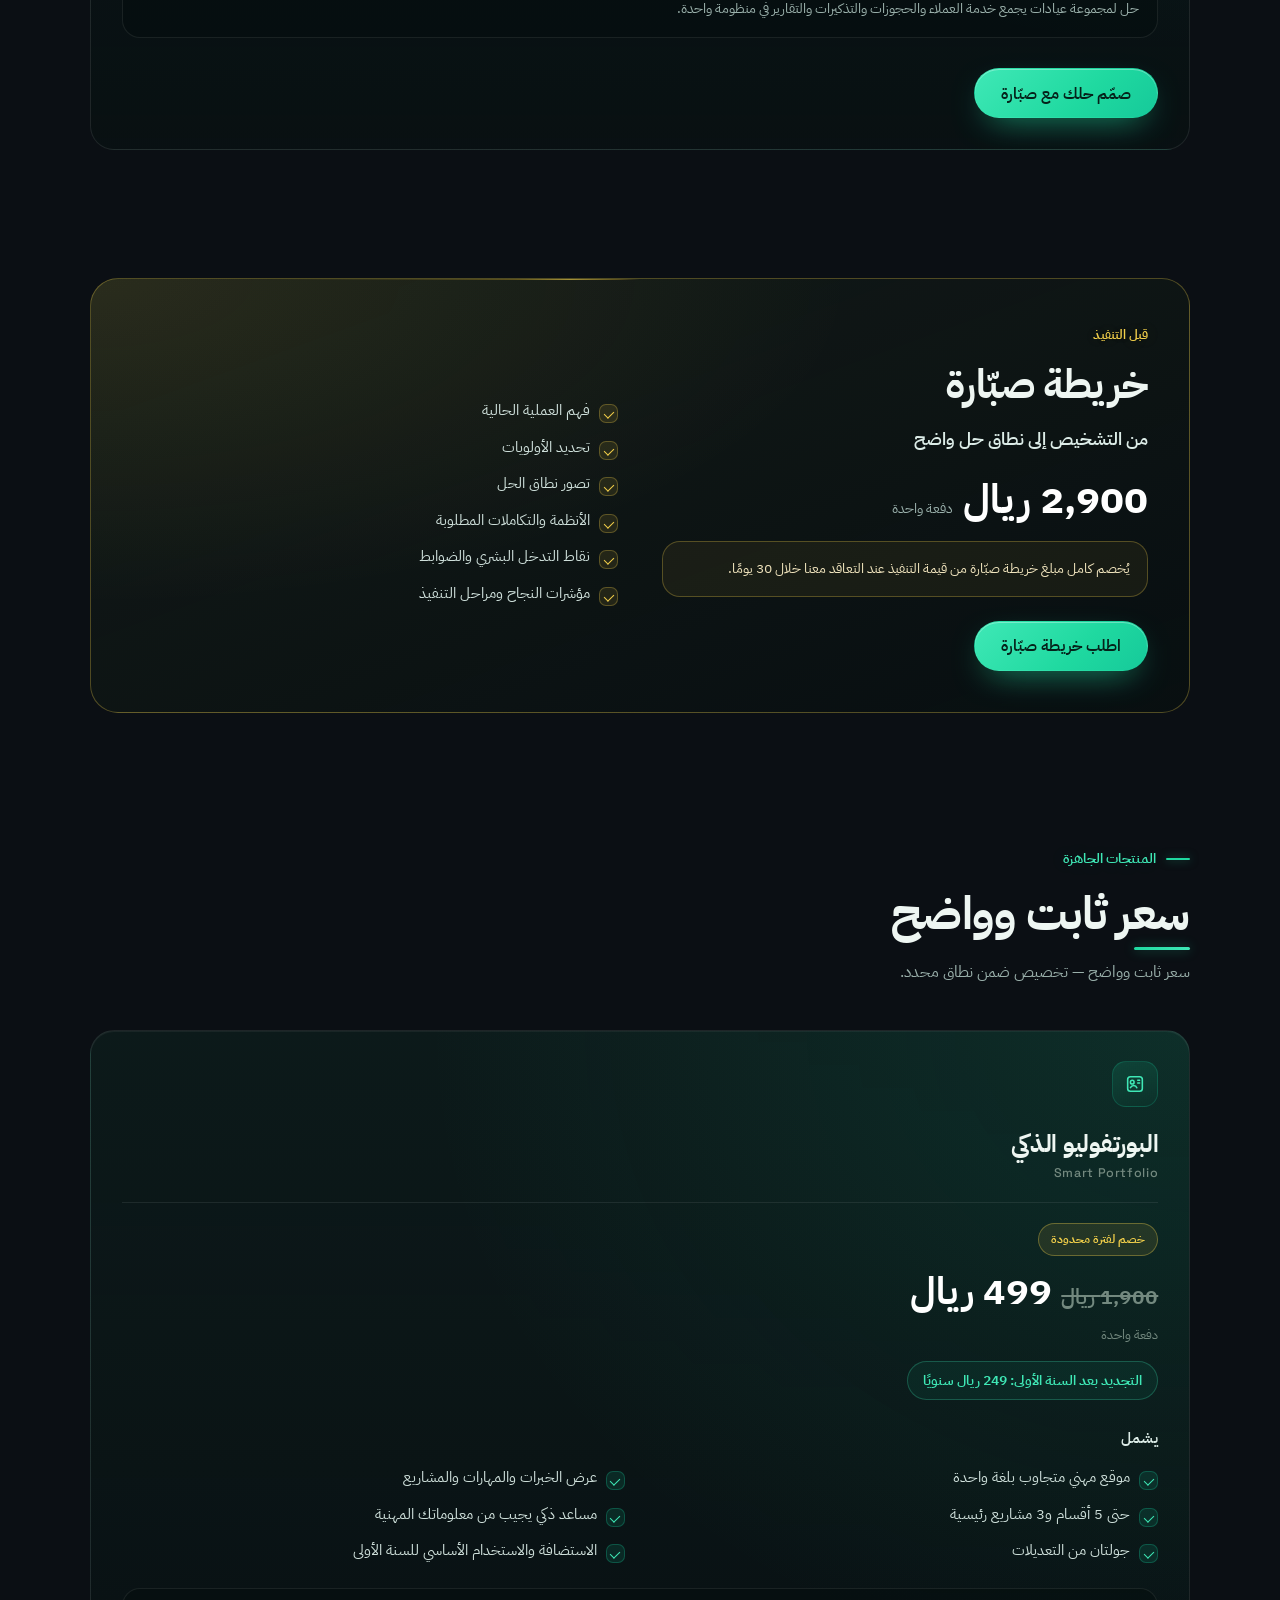
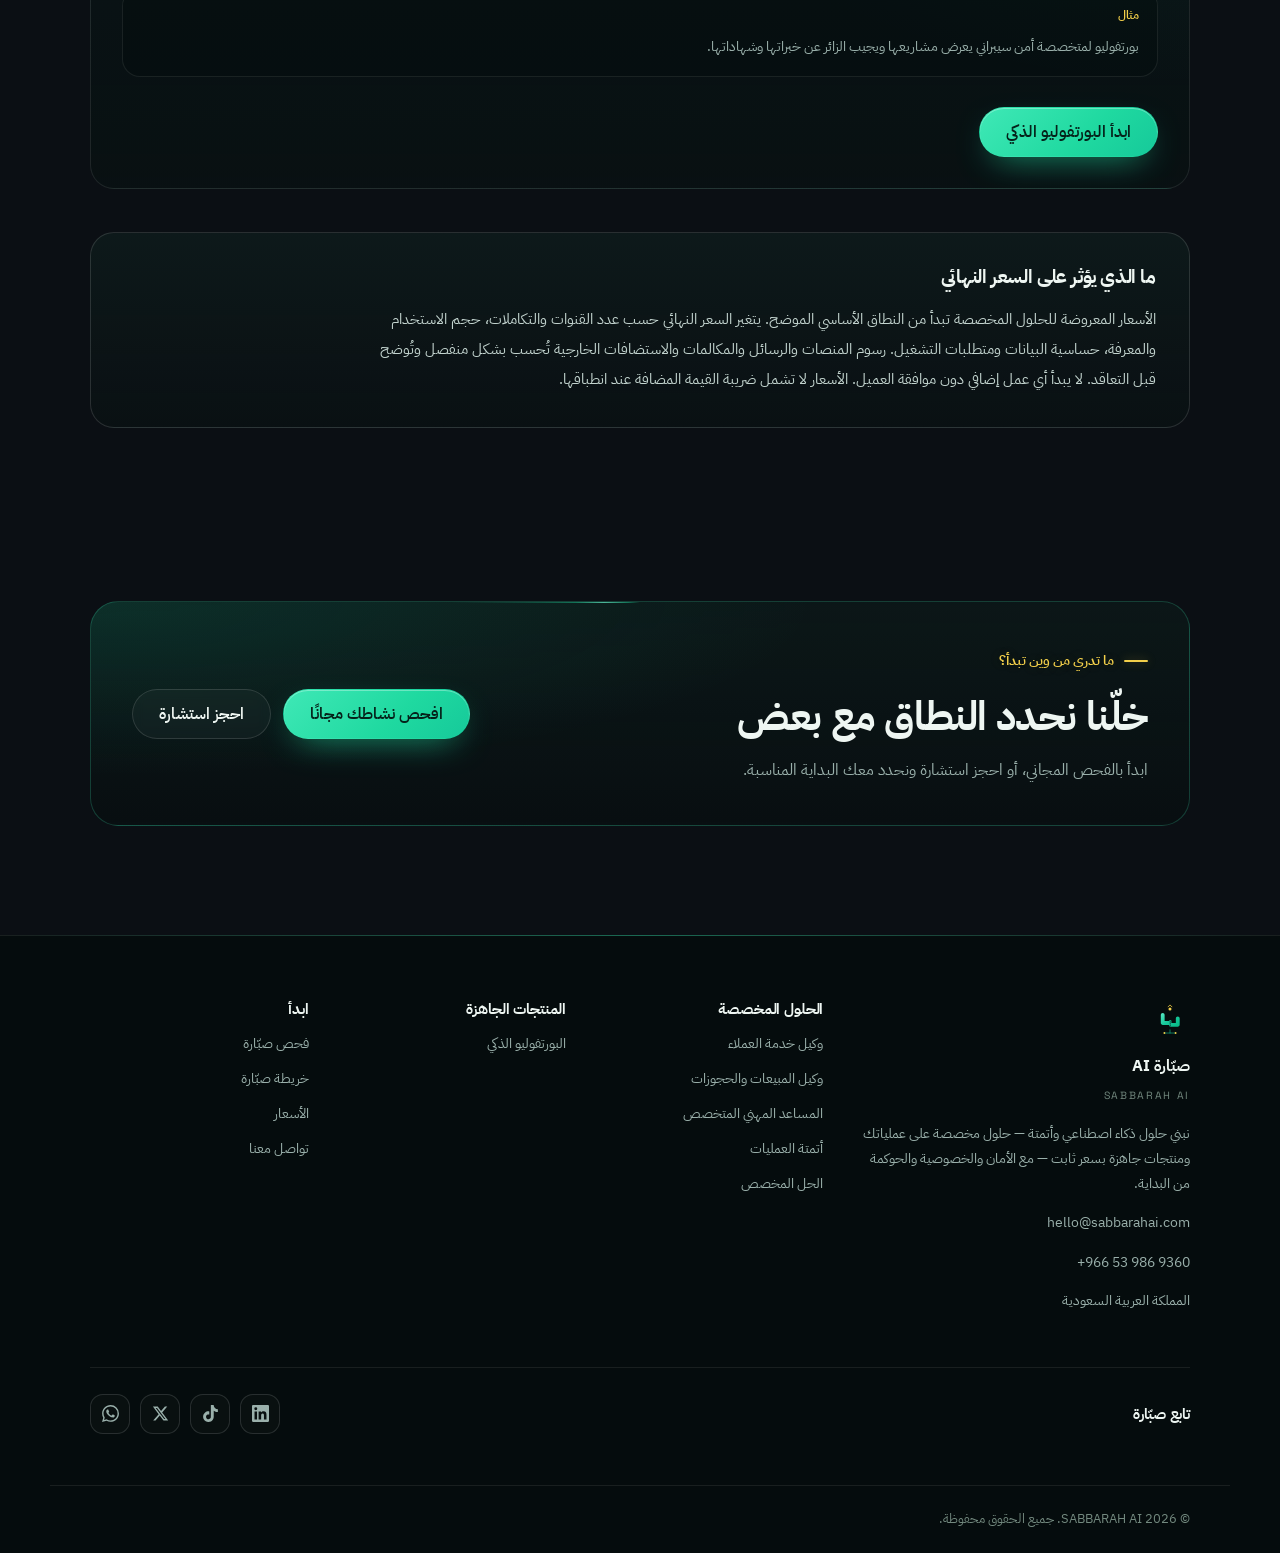
==== commit b6963533: "Add files via upload" ====
--- a/pricing.html
+++ b/pricing.html
@@ -431,7 +431,7 @@
     <div class="footer__social">
       <h3 data-en="Follow SABBARAH AI">تابع صبّارة</h3>
       <div class="social-links">
-        <a class="social-link" href="https://www.linkedin.com/in/sabbarahai/" target="_blank" rel="noopener" aria-label="صبّارة AI على LinkedIn" data-en-aria-label="SABBARAH AI on LinkedIn" title="LinkedIn">
+        <a class="social-link" href="https://www.linkedin.com/company/sabbarah-ai/" target="_blank" rel="noopener" aria-label="صبّارة AI على LinkedIn" data-en-aria-label="SABBARAH AI on LinkedIn" title="LinkedIn">
           <svg viewBox="0 0 24 24" aria-hidden="true" focusable="false"><path d="M20.447 20.452h-3.554v-5.569c0-1.328-.027-3.037-1.852-3.037-1.853 0-2.136 1.445-2.136 2.939v5.667H9.351V9h3.414v1.561h.046c.477-.9 1.637-1.85 3.37-1.85 3.601 0 4.267 2.37 4.267 5.455v6.286zM5.337 7.433a2.062 2.062 0 0 1-2.063-2.065 2.064 2.064 0 1 1 2.063 2.065zm1.782 13.019H3.555V9h3.564v11.452zM22.225 0H1.771C.792 0 0 .774 0 1.729v20.542C0 23.227.792 24 1.771 24h20.451C23.2 24 24 23.227 24 22.271V1.729C24 .774 23.2 0 22.222 0h.003z"/></svg>
         </a>
         <a class="social-link" href="https://www.tiktok.com/@sabbarh.ai" target="_blank" rel="noopener" aria-label="صبّارة AI على TikTok" data-en-aria-label="SABBARAH AI on TikTok" title="TikTok">
@@ -443,9 +443,6 @@
         <a class="social-link" href="https://wa.me/966539869360" target="_blank" rel="noopener" aria-label="تواصل مع صبّارة AI على واتساب" data-en-aria-label="Chat with SABBARAH AI on WhatsApp" title="WhatsApp">
           <svg viewBox="0 0 24 24" aria-hidden="true" focusable="false"><path d="M17.472 14.382c-.297-.149-1.758-.867-2.03-.967-.273-.099-.471-.148-.67.15-.197.297-.767.966-.94 1.164-.173.199-.347.223-.644.075-.297-.15-1.255-.463-2.39-1.475-.883-.788-1.48-1.761-1.653-2.059-.173-.297-.018-.458.13-.606.134-.133.298-.347.446-.52.149-.174.198-.298.298-.497.099-.198.05-.371-.025-.52-.075-.149-.669-1.612-.916-2.207-.242-.579-.487-.5-.669-.51a12.8 12.8 0 0 0-.57-.01c-.198 0-.52.074-.792.372-.272.297-1.04 1.016-1.04 2.479 0 1.462 1.065 2.875 1.213 3.074.149.198 2.096 3.2 5.077 4.487.709.306 1.262.489 1.694.625.712.227 1.36.195 1.872.118.571-.085 1.758-.719 2.006-1.413.248-.694.248-1.289.173-1.413-.074-.124-.272-.198-.57-.347m-5.421 7.403h-.004a9.87 9.87 0 0 1-5.031-1.378l-.361-.214-3.741.982.998-3.648-.235-.374a9.86 9.86 0 0 1-1.51-5.26c.001-5.45 4.436-9.884 9.888-9.884 2.64 0 5.122 1.03 6.988 2.898a9.825 9.825 0 0 1 2.893 6.994c-.003 5.45-4.437 9.884-9.885 9.884m8.413-18.297A11.815 11.815 0 0 0 12.05 0C5.495 0 .16 5.335.157 11.892c0 2.096.547 4.142 1.588 5.945L.057 24l6.305-1.654a11.882 11.882 0 0 0 5.683 1.448h.005c6.554 0 11.89-5.335 11.893-11.893a11.821 11.821 0 0 0-3.48-8.413Z"/></svg>
         </a>
-        <a class="social-link" href="https://sabbarahai.com/" target="_blank" rel="noopener" aria-label="الموقع الرسمي لصبّارة AI" data-en-aria-label="SABBARAH AI official website" title="sabbarahai.com">
-          <svg viewBox="0 0 24 24" aria-hidden="true" focusable="false"><path d="M12 2a10 10 0 1 0 0 20 10 10 0 0 0 0-20zm6.93 6h-2.95a15.65 15.65 0 0 0-1.38-3.56A8.03 8.03 0 0 1 18.93 8zM12 4.04c.83 1.2 1.48 2.53 1.91 3.96h-3.82c.43-1.43 1.08-2.76 1.91-3.96zM4.26 14a7.94 7.94 0 0 1 0-4h3.38a16.6 16.6 0 0 0 0 4H4.26zm.81 2h2.95c.32 1.25.78 2.45 1.38 3.56A7.99 7.99 0 0 1 5.07 16zm2.95-8H5.07a7.99 7.99 0 0 1 4.33-3.56A15.65 15.65 0 0 0 8.02 8zM12 19.96c-.83-1.2-1.48-2.53-1.91-3.96h3.82c-.43 1.43-1.08 2.76-1.91 3.96zM14.34 14H9.66a14.9 14.9 0 0 1 0-4h4.68a14.9 14.9 0 0 1 0 4zm.26 5.56c.6-1.11 1.06-2.31 1.38-3.56h2.95a8.03 8.03 0 0 1-4.33 3.56zM16.36 14a16.6 16.6 0 0 0 0-4h3.38a7.94 7.94 0 0 1 0 4h-3.38z"/></svg>
-        </a>
       </div>
     </div>
   </div>
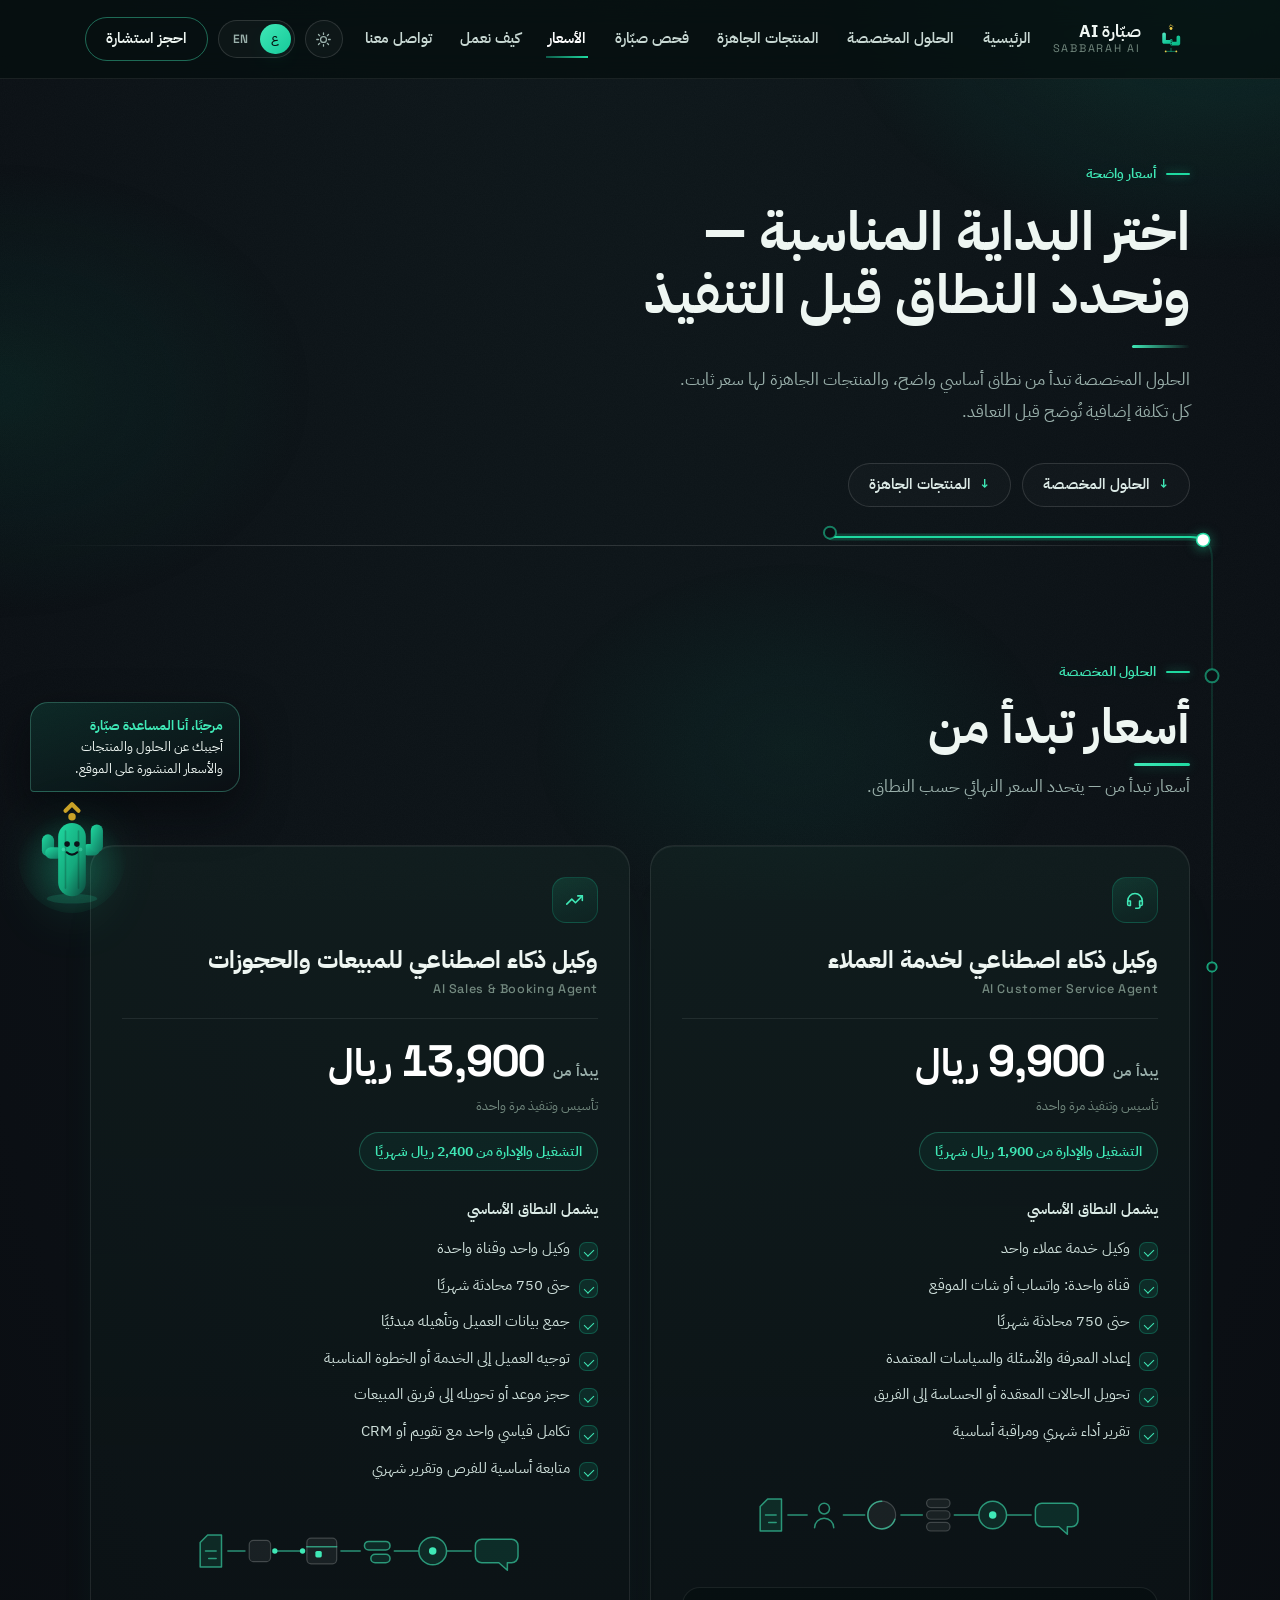
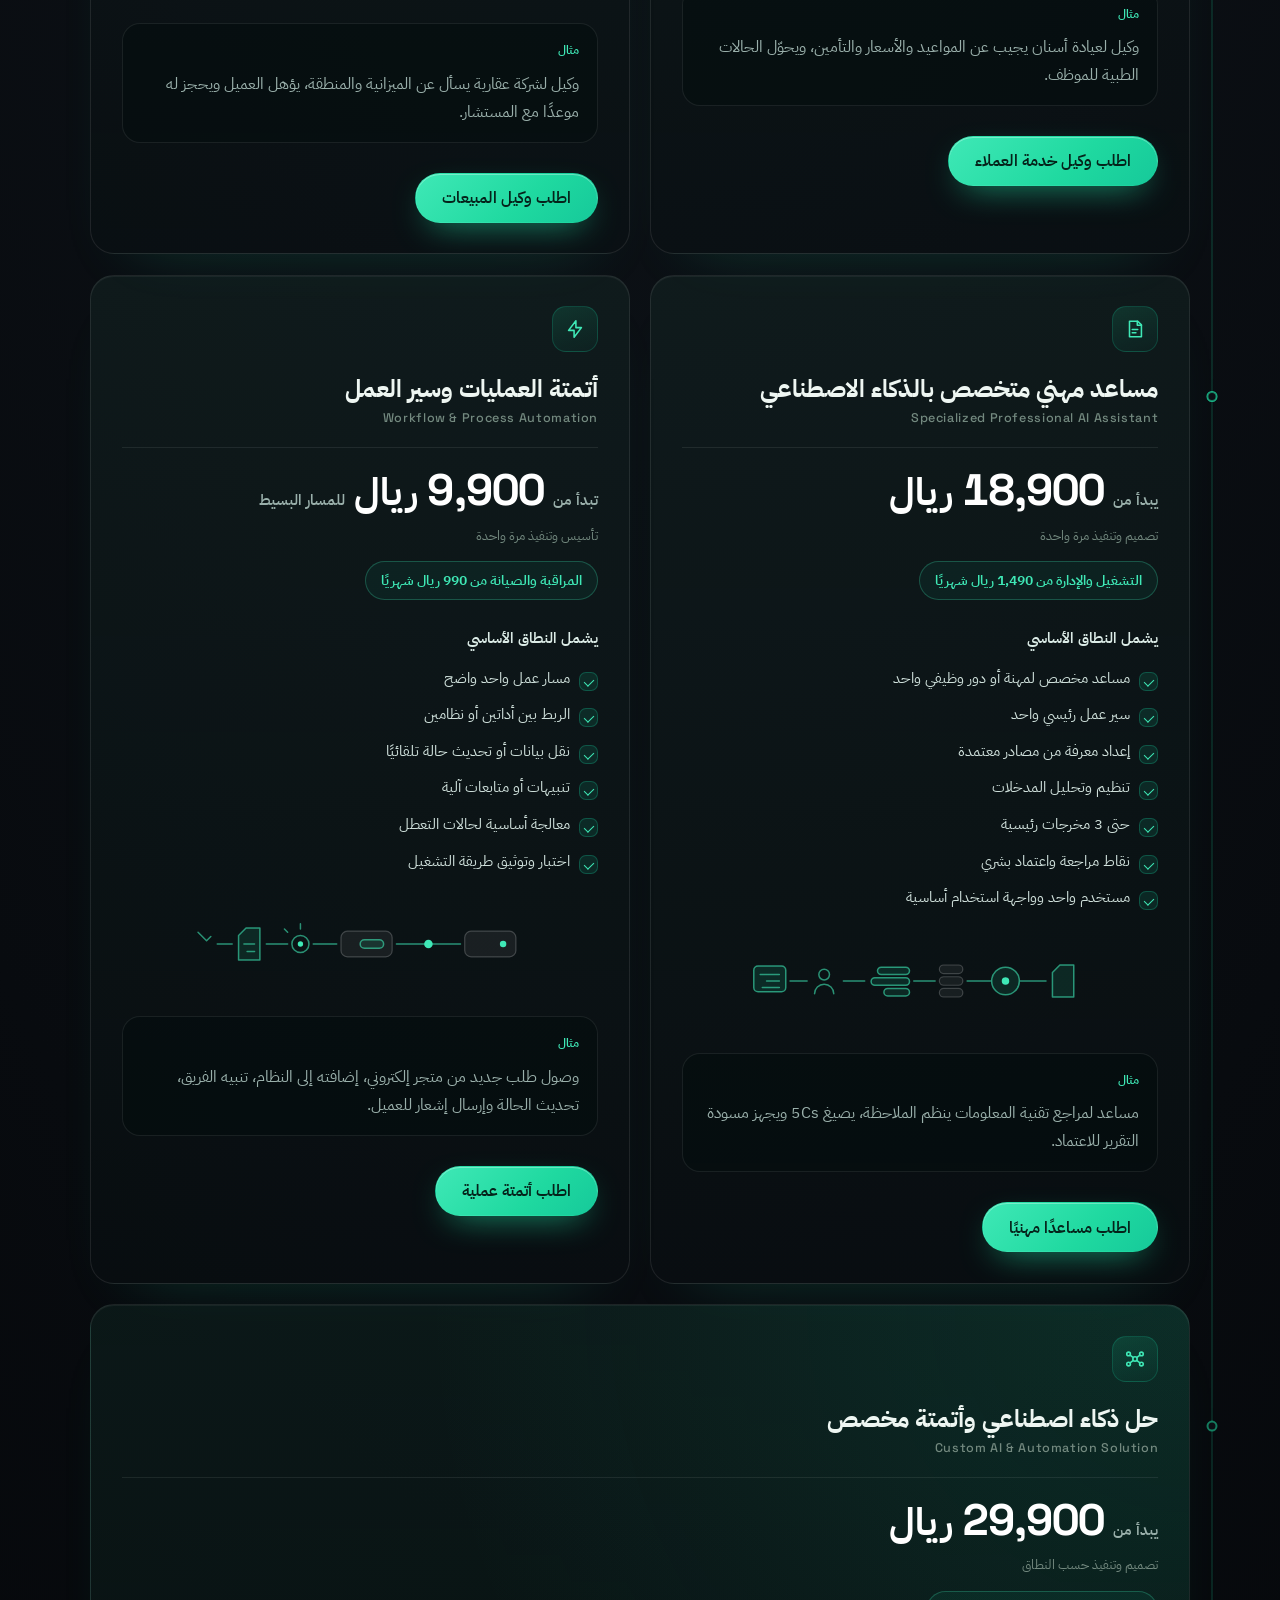
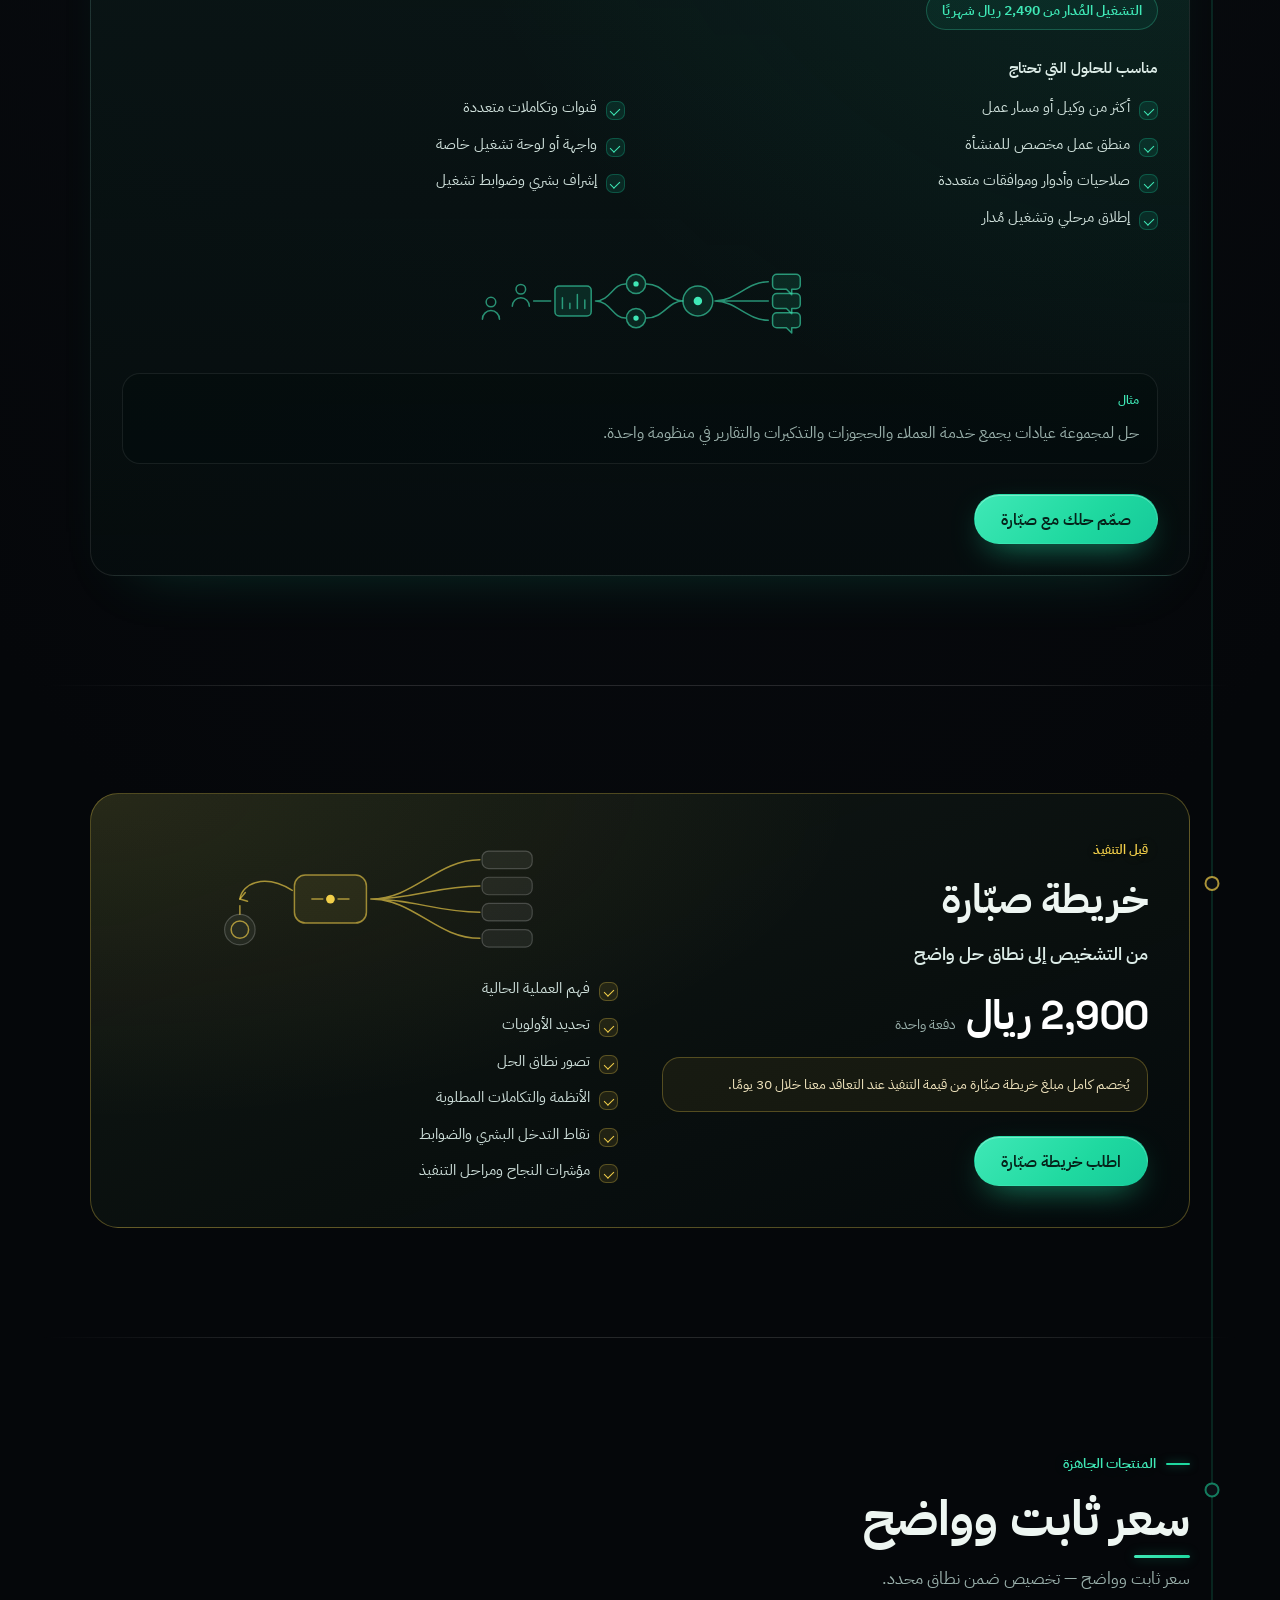
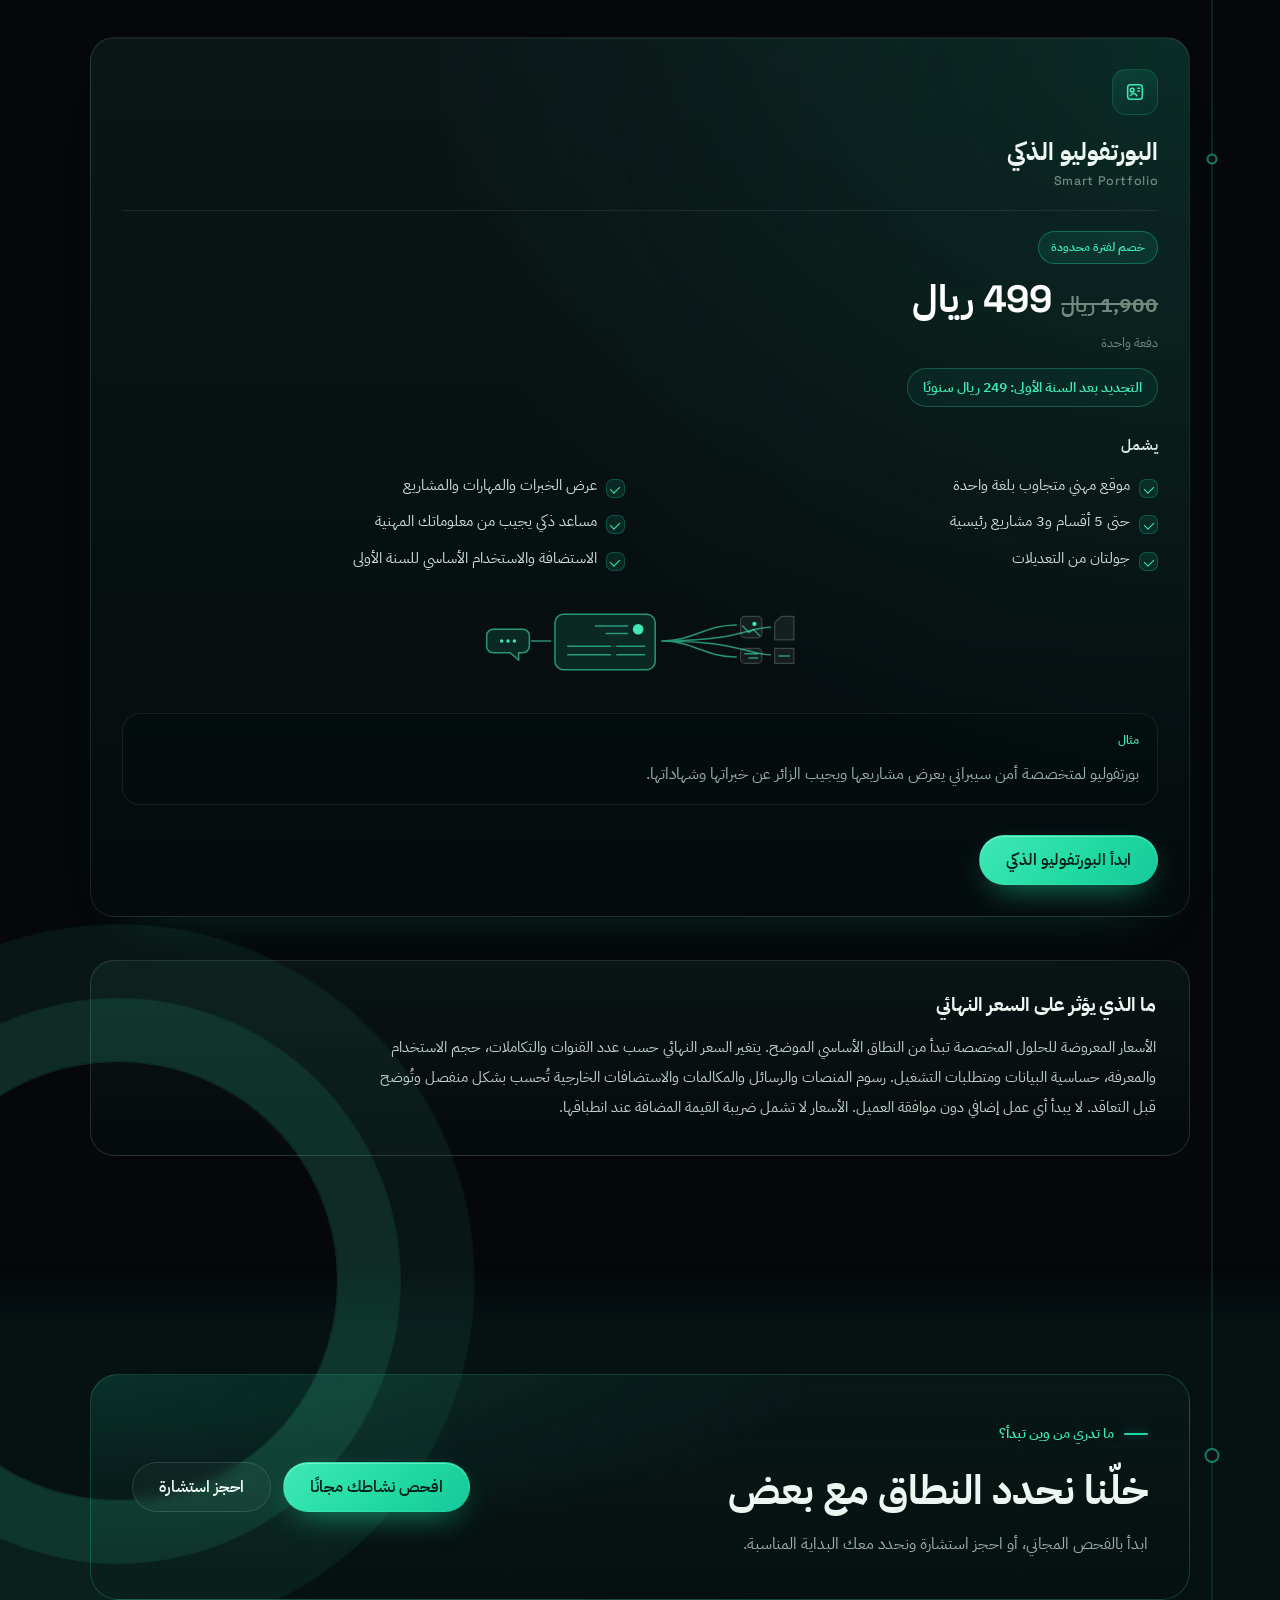
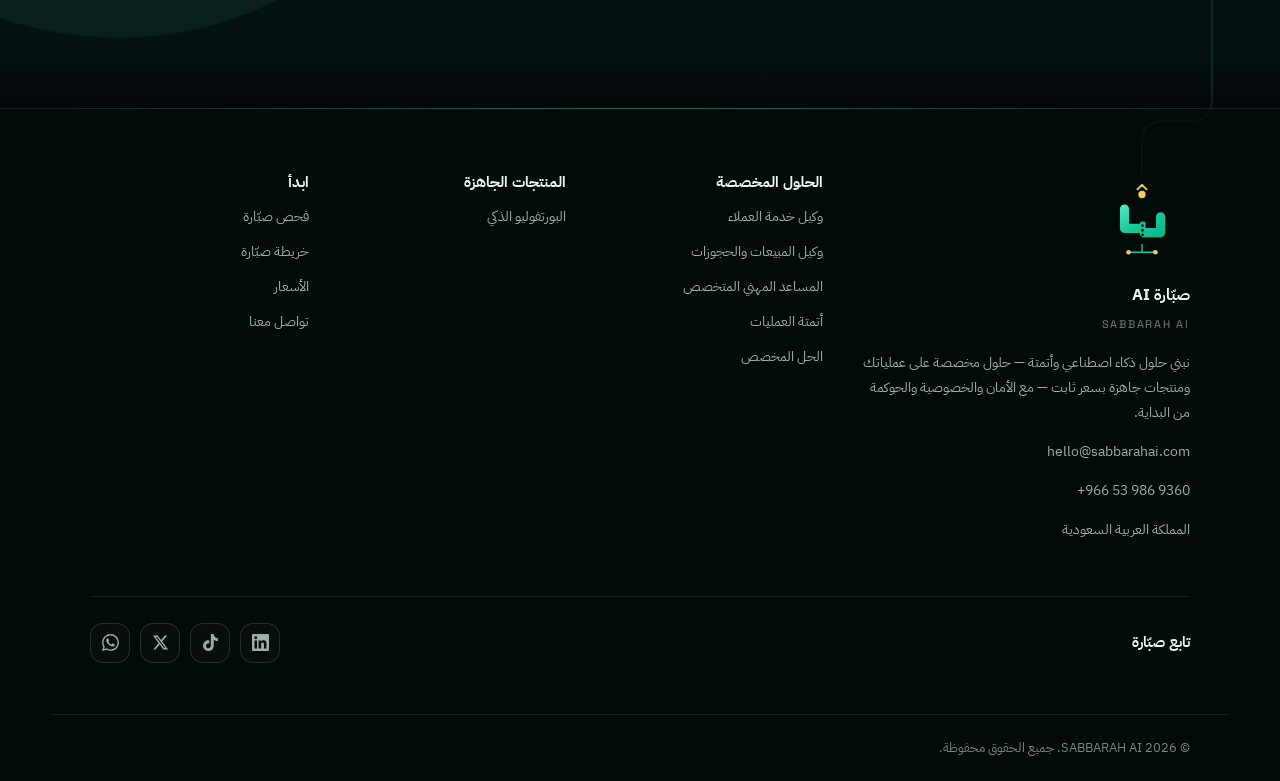
==== commit 0f60da55: "Add files via upload" ====
--- a/pricing.html
+++ b/pricing.html
@@ -8,37 +8,52 @@
       content="أسعار صبّارة AI — الحلول المخصصة تبدأ من نطاق أساسي واضح، والمنتجات الجاهزة بسعر ثابت. كل تكلفة إضافية تُوضح قبل التعاقد."
       data-en-content="SABBARAH AI pricing — custom solutions start from a clearly defined base scope, and ready products have fixed prices. Any additional cost is explained before engagement.">
 <link rel="icon" href="assets/logo.svg" type="image/svg+xml">
-
-<!-- اللغة المحفوظة تُطبّق قبل الرسم لمنع وميض النص -->
+<link rel="canonical" href="https://sabbarahai.com/pricing.html">
+<meta name="theme-color" content="#0B0F14">
+<meta property="og:type" content="website">
+<meta property="og:site_name" content="SABBARAH AI">
+<meta property="og:locale" content="ar_SA">
+<meta property="og:url" content="https://sabbarahai.com/pricing.html">
+<meta property="og:title" content="الأسعار | صبّارة AI">
+<meta property="og:description" content="أسعار صبّارة AI — الحلول المخصصة تبدأ من نطاق أساسي واضح، والمنتجات الجاهزة بسعر ثابت. كل تكلفة إضافية تُوضح قبل التعاقد.">
+<meta property="og:image" content="https://sabbarahai.com/assets/Logo_Avatar_512x512.png">
+<meta name="twitter:card" content="summary">
+<meta name="twitter:site" content="@sabbarahai">
+
+<!-- اللغة والمظهر المحفوظان يُطبّقان قبل الرسم لمنع الوميض؛ والبطاقة المقصودة تحمل اسم الانتقال -->
 <script>
 (function(){
   var d=document.documentElement;
+  d.classList.add('js');
   try{
     if(localStorage.getItem('sabbarah-theme')==='light')d.setAttribute('data-theme','light');
     var l=localStorage.getItem('sabbarah-lang')==='en'?'en':'ar';
     d.setAttribute('data-lang',l);
     if(l==='en'){d.lang='en';d.dir='ltr';setTimeout(function(){d.classList.add('i18n-ready')},900);}
     else{d.classList.add('i18n-ready');}
+    var h=(location.hash||'').slice(1);
+    if(/^[a-z-]+$/.test(h))d.setAttribute('data-vt',h);
   }catch(e){d.classList.add('i18n-ready');}
 })();
 </script>
 
-<link rel="preconnect" href="https://fonts.googleapis.com">
-<link rel="preconnect" href="https://fonts.gstatic.com" crossorigin>
-<link href="https://fonts.googleapis.com/css2?family=IBM+Plex+Sans+Arabic:wght@400;500;600;700&family=Space+Grotesk:wght@500;600;700&display=swap" rel="stylesheet">
+<link rel="preload" href="assets/fonts/plex-arabic-700-arab.woff2" as="font" type="font/woff2" crossorigin>
+<link rel="preload" href="assets/fonts/plex-arabic-400-arab.woff2" as="font" type="font/woff2" crossorigin>
+<link rel="preload" href="assets/fonts/space-grotesk-var.woff2" as="font" type="font/woff2" crossorigin>
+<link rel="stylesheet" href="css/fonts.css">
 <link rel="stylesheet" href="css/zahra.css">
 <link rel="stylesheet" href="css/glow.css">
+<link rel="stylesheet" href="css/depth.css">
+<link rel="stylesheet" href="css/journey.css">
+<script type="speculationrules">{"prerender":[{"urls":["index.html"],"eagerness":"moderate"}]}</script>
 </head>
 <body>
 
 <div class="ambient" aria-hidden="true">
-  <div class="ambient__aurora"></div>
-  <div class="ambient__orb ambient__orb--one"></div>
-  <div class="ambient__orb ambient__orb--two"></div>
-  <div class="ambient__orb ambient__orb--three"></div>
-  <div class="ambient__grid"></div>
+  <div class="ambient__bake"></div>
+  <div class="ambient__caustic"></div>
 </div>
-<canvas class="glow-particles" aria-hidden="true"></canvas>
+<div class="grain" aria-hidden="true"></div>
 
 <svg width="0" height="0" aria-hidden="true" style="position:absolute">
   <defs>
@@ -47,13 +62,13 @@
       <stop offset="100%" stop-color="#08B987"/>
     </linearGradient>
     <symbol id="logo" viewBox="0 0 1000 1000">
-      <path d="M452 171 L500 123 L548 171" fill="none" stroke="#F2CF4A" stroke-width="20" stroke-linecap="round" stroke-linejoin="round"/>
-      <circle cx="500" cy="224" r="38" fill="#F2CF4A"/>
+      <path class="lg-apex" d="M452 171 L500 123 L548 171" fill="none" stroke="#F2CF4A" stroke-width="20" stroke-linecap="round" stroke-linejoin="round"/>
+      <circle class="lg-apex" cx="500" cy="224" r="38" fill="#F2CF4A"/>
       <path fill="url(#logoGrad)" d="M318 328 C291 328 270 349 270 376 L270 576 C270 603 291 624 318 624 L478 624 L478 639 C478 655 491 668 507 668 L694 668 C721 668 742 647 742 620 L742 458 C742 431 721 410 694 410 C667 410 646 431 646 458 L646 572 L536 572 L536 529 C536 513 523 500 507 500 C491 500 478 513 478 529 L478 528 L366 528 L366 376 C366 349 345 328 318 328 Z"/>
-      <circle cx="505" cy="500" r="13" fill="none" stroke="#0C1219" stroke-width="7"/>
-      <circle cx="505" cy="548" r="15" fill="#0C1219"/>
-      <circle cx="505" cy="596" r="15" fill="#0C1219"/>
-      <circle cx="505" cy="644" r="15" fill="#0C1219"/>
+      <circle class="lg-ring" cx="505" cy="500" r="13" fill="none" stroke="#0C1219" stroke-width="7"/>
+      <circle class="lg-n1" cx="505" cy="548" r="15" fill="#0C1219"/>
+      <circle class="lg-n2" cx="505" cy="596" r="15" fill="#0C1219"/>
+      <circle class="lg-n3" cx="505" cy="644" r="15" fill="#0C1219"/>
       <g stroke="#16C99A" stroke-width="14" stroke-linecap="round" fill="none">
         <path d="M500 745 L500 826"/><path d="M360 826 L640 826"/>
       </g>
@@ -71,6 +86,7 @@
       <span class="brand__text">
         <strong data-en="SABBARAH AI">صبّارة AI</strong>
         <em data-en="صبّارة AI">SABBARAH AI</em>
+        <span class="brand__now" aria-hidden="true"></span>
       </span>
     </a>
 
@@ -99,7 +115,7 @@
   </div>
 </header>
 
-<main>
+<main id="main">
   <!-- ============ PRICING HERO ============ -->
   <section class="pricing-hero">
     <div class="container">
@@ -116,7 +132,7 @@
   </section>
 
   <!-- ============ الحلول المخصصة ============ -->
-  <section class="pricing-section" id="custom-solutions">
+  <section class="section pricing-section" id="custom-solutions">
     <div class="container">
       <div class="section-heading reveal">
         <span class="eyebrow" data-en="Custom Solutions">الحلول المخصصة</span>
@@ -132,7 +148,7 @@
           <h3 data-en="AI Customer Service Agent">وكيل ذكاء اصطناعي لخدمة العملاء<span class="price-card__en">AI Customer Service Agent</span></h3>
 
           <div class="price-card__amount">
-            <p class="price-card__price" data-en="<small>From</small> SAR 9,900"><small>يبدأ من</small> 9,900 ريال</p>
+            <p class="price-card__price" data-en="<small>From</small> <b>SAR 9,900</b>"><small>يبدأ من</small> <b>9,900</b> ريال</p>
             <p class="price-card__label" data-en="One-time setup and implementation">تأسيس وتنفيذ مرة واحدة</p>
             <p class="price-card__monthly" data-en="Operation and management from SAR 1,900/month">التشغيل والإدارة من 1,900 ريال شهريًا</p>
           </div>
@@ -146,6 +162,20 @@
             <li data-en="Escalation of complex or sensitive cases to your team">تحويل الحالات المعقدة أو الحساسة إلى الفريق</li>
             <li data-en="Monthly performance report and basic monitoring">تقرير أداء شهري ومراقبة أساسية</li>
           </ul>
+          <!-- شكل النطاق: قناة → وكيل → معرفة معتمدة → سقف المحادثات → تحويل لإنسان → تقرير (خطوط فقط) -->
+          <svg class="scope" viewBox="0 0 320 90" aria-hidden="true">
+            <path class="sc-fill" d="M18 34h28a6 6 0 0 1 6 6v10a6 6 0 0 1-6 6H30l-8 7v-7h-4a6 6 0 0 1-6-6V40a6 6 0 0 1 6-6z"/>
+            <path class="sc-line" d="M56 45h22"/>
+            <circle class="sc-fill" cx="92" cy="45" r="13"/><circle class="sc-dot" cx="92" cy="45" r="3.5"/>
+            <path class="sc-line" d="M106 45h22"/>
+            <rect class="sc-soft" x="132" y="30" width="22" height="8" rx="4"/><rect class="sc-soft" x="132" y="41" width="22" height="8" rx="4"/><rect class="sc-soft" x="132" y="52" width="22" height="8" rx="4"/>
+            <path class="sc-line" d="M158 45h20"/>
+            <circle class="sc-soft" cx="196" cy="45" r="13"/><path class="sc-line" d="M196 32a13 13 0 1 1-12.3 17"/>
+            <path class="sc-line" d="M212 45h20"/>
+            <circle class="sc-line" cx="250" cy="39" r="5"/><path class="sc-line" d="M241 57a9 9 0 0 1 18 0"/>
+            <path class="sc-line" d="M266 45h18"/>
+            <path class="sc-fill" d="M290 30h13l7 7v23h-20z"/><path class="sc-line" d="M295 45h10M295 52h7"/>
+          </svg>
 
           <div class="price-card__example">
             <span data-en="Example">مثال</span>
@@ -163,7 +193,7 @@
           <h3 data-en="AI Sales &amp; Booking Agent">وكيل ذكاء اصطناعي للمبيعات والحجوزات<span class="price-card__en">AI Sales &amp; Booking Agent</span></h3>
 
           <div class="price-card__amount">
-            <p class="price-card__price" data-en="<small>From</small> SAR 13,900"><small>يبدأ من</small> 13,900 ريال</p>
+            <p class="price-card__price" data-en="<small>From</small> <b>SAR 13,900</b>"><small>يبدأ من</small> <b>13,900</b> ريال</p>
             <p class="price-card__label" data-en="One-time setup and implementation">تأسيس وتنفيذ مرة واحدة</p>
             <p class="price-card__monthly" data-en="Operation and management from SAR 2,400/month">التشغيل والإدارة من 2,400 ريال شهريًا</p>
           </div>
@@ -178,6 +208,20 @@
             <li data-en="One standard integration with a calendar or CRM">تكامل قياسي واحد مع تقويم أو CRM</li>
             <li data-en="Basic opportunity follow-up and a monthly report">متابعة أساسية للفرص وتقرير شهري</li>
           </ul>
+          <!-- قناة → وكيل → وسوم التأهيل → تقويم → موصل تكامل واحد → تقرير -->
+          <svg class="scope" viewBox="0 0 320 90" aria-hidden="true">
+            <path class="sc-fill" d="M18 34h28a6 6 0 0 1 6 6v10a6 6 0 0 1-6 6H30l-8 7v-7h-4a6 6 0 0 1-6-6V40a6 6 0 0 1 6-6z"/>
+            <path class="sc-line" d="M56 45h22"/>
+            <circle class="sc-fill" cx="92" cy="45" r="13"/><circle class="sc-dot" cx="92" cy="45" r="3.5"/>
+            <path class="sc-line" d="M106 45h22"/>
+            <rect class="sc-fill" x="132" y="36" width="24" height="8" rx="4"/><rect class="sc-fill" x="132" y="48" width="18" height="8" rx="4"/>
+            <path class="sc-line" d="M160 45h18"/>
+            <rect class="sc-soft" x="182" y="33" width="28" height="24" rx="4"/><path class="sc-line" d="M182 41h28"/><rect class="sc-dot" x="196" y="45" width="6" height="6" rx="1.5"/>
+            <path class="sc-line" d="M214 45h26"/><circle class="sc-dot" cx="214" cy="45" r="2.5"/><circle class="sc-dot" cx="240" cy="45" r="2.5"/>
+            <rect class="sc-soft" x="244" y="35" width="20" height="20" rx="4"/>
+            <path class="sc-line" d="M268 45h16"/>
+            <path class="sc-fill" d="M290 30h13l7 7v23h-20z"/><path class="sc-line" d="M295 45h10M295 52h7"/>
+          </svg>
 
           <div class="price-card__example">
             <span data-en="Example">مثال</span>
@@ -195,7 +239,7 @@
           <h3 data-en="Specialized Professional AI Assistant">مساعد مهني متخصص بالذكاء الاصطناعي<span class="price-card__en">Specialized Professional AI Assistant</span></h3>
 
           <div class="price-card__amount">
-            <p class="price-card__price" data-en="<small>From</small> SAR 18,900"><small>يبدأ من</small> 18,900 ريال</p>
+            <p class="price-card__price" data-en="<small>From</small> <b>SAR 18,900</b>"><small>يبدأ من</small> <b>18,900</b> ريال</p>
             <p class="price-card__label" data-en="One-time design and implementation">تصميم وتنفيذ مرة واحدة</p>
             <p class="price-card__monthly" data-en="Operation and management from SAR 1,490/month">التشغيل والإدارة من 1,490 ريال شهريًا</p>
           </div>
@@ -210,6 +254,20 @@
             <li data-en="Human review and approval checkpoints">نقاط مراجعة واعتماد بشري</li>
             <li data-en="One user and a basic interface">مستخدم واحد وواجهة استخدام أساسية</li>
           </ul>
+          <!-- ملف يدخل → مساعد → مصادر معتمدة → ثلاث مخرجات → اعتماد بشري → واجهة أساسية -->
+          <svg class="scope" viewBox="0 0 320 90" aria-hidden="true">
+            <path class="sc-fill" d="M16 30h13l7 7v23H16z"/>
+            <path class="sc-line" d="M42 45h24"/>
+            <circle class="sc-fill" cx="80" cy="45" r="13"/><circle class="sc-dot" cx="80" cy="45" r="3.5"/>
+            <path class="sc-line" d="M94 45h22"/>
+            <rect class="sc-soft" x="120" y="30" width="22" height="8" rx="4"/><rect class="sc-soft" x="120" y="41" width="22" height="8" rx="4"/><rect class="sc-soft" x="120" y="52" width="22" height="8" rx="4"/>
+            <path class="sc-line" d="M146 45h20"/>
+            <rect class="sc-fill" x="170" y="32" width="30" height="7" rx="3.5"/><rect class="sc-fill" x="170" y="42" width="36" height="7" rx="3.5"/><rect class="sc-fill" x="170" y="52" width="24" height="7" rx="3.5"/>
+            <path class="sc-line" d="M212 45h20"/>
+            <circle class="sc-line" cx="250" cy="39" r="5"/><path class="sc-line" d="M241 57a9 9 0 0 1 18 0"/>
+            <path class="sc-line" d="M266 45h16"/>
+            <rect class="sc-fill" x="286" y="31" width="30" height="24" rx="4"/><path class="sc-line" d="M292 39h18M292 45h12M292 51h16"/>
+          </svg>
 
           <div class="price-card__example">
             <span data-en="Example">مثال</span>
@@ -227,7 +285,7 @@
           <h3 data-en="Workflow &amp; Process Automation">أتمتة العمليات وسير العمل<span class="price-card__en">Workflow &amp; Process Automation</span></h3>
 
           <div class="price-card__amount">
-            <p class="price-card__price" data-en="<small>From</small> SAR 9,900 <small>for a simple workflow</small>"><small>تبدأ من</small> 9,900 ريال <small>للمسار البسيط</small></p>
+            <p class="price-card__price" data-en="<small>From</small> <b>SAR 9,900</b> <small>for a simple workflow</small>"><small>تبدأ من</small> <b>9,900</b> ريال <small>للمسار البسيط</small></p>
             <p class="price-card__label" data-en="One-time setup and implementation">تأسيس وتنفيذ مرة واحدة</p>
             <p class="price-card__monthly" data-en="Monitoring and maintenance from SAR 990/month">المراقبة والصيانة من 990 ريال شهريًا</p>
           </div>
@@ -241,6 +299,17 @@
             <li data-en="Basic handling of failure cases">معالجة أساسية لحالات التعطل</li>
             <li data-en="Testing and documentation of how it runs">اختبار وتوثيق طريقة التشغيل</li>
           </ul>
+          <!-- نظام أ → رمز يعبر → نظام ب → حالة تتبدل → تنبيه → توثيق -->
+          <svg class="scope" viewBox="0 0 320 90" aria-hidden="true">
+            <rect class="sc-soft" x="14" y="33" width="48" height="24" rx="6"/><circle class="sc-dot" cx="26" cy="45" r="3"/>
+            <path class="sc-line" d="M66 45h60"/><circle class="sc-dot" cx="96" cy="45" r="4"/>
+            <rect class="sc-soft" x="130" y="33" width="48" height="24" rx="6"/><rect class="sc-fill" x="138" y="41" width="22" height="8" rx="4"/>
+            <path class="sc-line" d="M182 45h22"/>
+            <circle class="sc-line" cx="216" cy="45" r="8"/><circle class="sc-dot" cx="216" cy="45" r="2.5"/><path class="sc-line" d="M216 31v-5M228 34l3-3"/>
+            <path class="sc-line" d="M228 45h20"/>
+            <path class="sc-fill" d="M254 30h13l7 7v23h-20z"/><path class="sc-line" d="M259 45h10M259 52h7"/>
+            <path class="sc-line" d="M280 45h14"/><path class="sc-line" d="M300 38l4 4 8-8"/>
+          </svg>
 
           <div class="price-card__example">
             <span data-en="Example">مثال</span>
@@ -258,7 +327,7 @@
           <h3 data-en="Custom AI &amp; Automation Solution">حل ذكاء اصطناعي وأتمتة مخصص<span class="price-card__en">Custom AI &amp; Automation Solution</span></h3>
 
           <div class="price-card__amount">
-            <p class="price-card__price" data-en="<small>From</small> SAR 29,900"><small>يبدأ من</small> 29,900 ريال</p>
+            <p class="price-card__price" data-en="<small>From</small> <b>SAR 29,900</b>"><small>يبدأ من</small> <b>29,900</b> ريال</p>
             <p class="price-card__label" data-en="Design and implementation according to scope">تصميم وتنفيذ حسب النطاق</p>
             <p class="price-card__monthly" data-en="Managed operation from SAR 2,490/month">التشغيل المُدار من 2,490 ريال شهريًا</p>
           </div>
@@ -273,6 +342,22 @@
             <li data-en="Human oversight and operating controls">إشراف بشري وضوابط تشغيل</li>
             <li data-en="Phased launch and managed operation">إطلاق مرحلي وتشغيل مُدار</li>
           </ul>
+          <!-- عدة قنوات → منظومة واحدة بعدة وكلاء → لوحة تشغيل → أدوار وإشراف -->
+          <svg class="scope" viewBox="0 0 320 90" aria-hidden="true">
+            <path class="sc-fill" d="M14 20h18a4 4 0 0 1 4 4v6a4 4 0 0 1-4 4h-9l-5 5v-5h-4a4 4 0 0 1-4-4v-6a4 4 0 0 1 4-4z"/>
+            <path class="sc-fill" d="M14 38h18a4 4 0 0 1 4 4v6a4 4 0 0 1-4 4h-9l-5 5v-5h-4a4 4 0 0 1-4-4v-6a4 4 0 0 1 4-4z"/>
+            <path class="sc-fill" d="M14 56h18a4 4 0 0 1 4 4v6a4 4 0 0 1-4 4h-9l-5 5v-5h-4a4 4 0 0 1-4-4v-6a4 4 0 0 1 4-4z"/>
+            <path class="sc-line" d="M40 27c20 0 30 18 50 18M40 45h50M40 63c20 0 30-18 50-18"/>
+            <circle class="sc-fill" cx="106" cy="45" r="14"/><circle class="sc-dot" cx="106" cy="45" r="4"/>
+            <path class="sc-line" d="M120 45c14 0 18-16 34-16M120 45c14 0 18 16 34 16"/>
+            <circle class="sc-fill" cx="164" cy="29" r="9"/><circle class="sc-dot" cx="164" cy="29" r="2.5"/>
+            <circle class="sc-fill" cx="164" cy="61" r="9"/><circle class="sc-dot" cx="164" cy="61" r="2.5"/>
+            <path class="sc-line" d="M174 29c12 0 14 16 28 16M174 61c12 0 14-16 28-16"/>
+            <rect class="sc-fill" x="206" y="31" width="34" height="28" rx="4"/><path class="sc-line" d="M212 52v-8M219 52v-13M226 52v-5M233 52v-10"/>
+            <path class="sc-line" d="M244 45h16"/>
+            <circle class="sc-line" cx="272" cy="34" r="4.5"/><path class="sc-line" d="M264 50a8 8 0 0 1 16 0"/>
+            <circle class="sc-line" cx="300" cy="46" r="4.5"/><path class="sc-line" d="M292 62a8 8 0 0 1 16 0"/>
+          </svg>
 
           <div class="price-card__example">
             <span data-en="Example">مثال</span>
@@ -289,7 +374,7 @@
   </section>
 
   <!-- ============ خريطة صبّارة ============ -->
-  <section class="pricing-section" id="sabbarah-map">
+  <section class="section pricing-section" id="sabbarah-map">
     <div class="container">
       <div class="map-strip reveal">
         <div class="map-strip__copy">
@@ -307,6 +392,15 @@
         </div>
 
         <div class="map-strip__scope">
+          <!-- أربع مجموعات مخرجات تتلاقى في التنفيذ، والخصم يعود سهمًا إلى الرسم -->
+          <svg class="scope" viewBox="0 0 320 110" aria-hidden="true">
+            <rect class="sc-soft" x="16" y="12" width="46" height="16" rx="6"/><rect class="sc-soft" x="16" y="36" width="46" height="16" rx="6"/><rect class="sc-soft" x="16" y="60" width="46" height="16" rx="6"/><rect class="sc-soft" x="16" y="84" width="46" height="16" rx="6"/>
+            <path class="sc-line" d="M64 20c40 0 60 36 100 36M64 44c40 0 60 12 100 12M64 68c40 0 60-12 100-12M64 92c40 0 60-36 100-36"/>
+            <rect class="sc-fill" x="168" y="34" width="66" height="44" rx="10"/><circle class="sc-dot" cx="201" cy="56" r="4"/><path class="sc-line" d="M184 56h10M208 56h10"/>
+            <path class="sc-line" d="M236 48c26-16 46-6 48 8"/><path class="sc-line" d="M279 50l5 6-7 2"/>
+            <circle class="sc-soft" cx="284" cy="84" r="14"/><circle class="sc-line" cx="284" cy="84" r="8"/>
+            <path class="sc-line" d="M284 62v8"/>
+          </svg>
           <ul class="price-list">
             <li data-en="Understanding the current process">فهم العملية الحالية</li>
             <li data-en="Setting priorities">تحديد الأولويات</li>
@@ -321,7 +415,7 @@
   </section>
 
   <!-- ============ المنتجات الجاهزة ============ -->
-  <section class="pricing-section" id="ready-products">
+  <section class="section pricing-section" id="ready-products">
     <div class="container">
       <div class="section-heading reveal">
         <span class="eyebrow" data-en="Ready Products">المنتجات الجاهزة</span>
@@ -350,6 +444,16 @@
             <li data-en="Two rounds of revisions">جولتان من التعديلات</li>
             <li data-en="Hosting and basic usage for the first year">الاستضافة والاستخدام الأساسي للسنة الأولى</li>
           </ul>
+          <!-- شذرات (ملف، رابط، صورة، منشور) تصير صفحة واحدة ومعها مساعد -->
+          <svg class="scope" viewBox="0 0 320 90" aria-hidden="true">
+            <path class="sc-soft" d="M16 22h12l6 6v16H16z"/><path class="sc-soft" d="M16 52h18v14H16z"/><path class="sc-line" d="M20 59h10"/>
+            <rect class="sc-soft" x="46" y="22" width="20" height="20" rx="4"/><circle class="sc-dot" cx="53" cy="29" r="2"/><path class="sc-line" d="M48 40l6-6 4 3 6-6"/>
+            <rect class="sc-soft" x="46" y="52" width="20" height="14" rx="4"/><path class="sc-line" d="M50 57h12M50 61h8"/>
+            <path class="sc-line" d="M70 30c30 0 40 15 70 15M70 60c30 0 40-15 70-15M38 32c20 0 30 13 102 13M38 58c20 0 30-13 102-13"/>
+            <rect class="sc-fill" x="146" y="20" width="94" height="52" rx="8"/><circle class="sc-dot" cx="162" cy="34" r="5"/><path class="sc-line" d="M172 31h30M172 38h20M156 50h26M156 58h26M188 50h40M188 58h40"/>
+            <path class="sc-line" d="M244 45h18"/>
+            <path class="sc-fill" d="M270 34h28a6 6 0 0 1 6 6v10a6 6 0 0 1-6 6h-16l-8 7v-7h-4a6 6 0 0 1-6-6V40a6 6 0 0 1 6-6z"/><circle class="sc-dot" cx="278" cy="45" r="1.6"/><circle class="sc-dot" cx="284" cy="45" r="1.6"/><circle class="sc-dot" cx="290" cy="45" r="1.6"/>
+          </svg>
 
           <div class="price-card__example">
             <span data-en="Example">مثال</span>
@@ -371,11 +475,11 @@
   </section>
 
   <!-- ============ FINAL CTA ============ -->
-  <section class="section cta-section" id="contact">
+  <section class="section cta-section section--field" id="contact">
     <div class="container">
       <div class="cta-card reveal">
         <div>
-          <span class="eyebrow eyebrow--gold" data-en="Not sure where to start?">ما تدري من وين تبدأ؟</span>
+          <span class="eyebrow" data-en="Not sure where to start?">ما تدري من وين تبدأ؟</span>
           <h2 data-en="Let's define the scope together">خلّنا نحدد النطاق مع بعض</h2>
           <p data-en="Run the free check first, or book a consultation and we'll shape the right starting point with you.">ابدأ بالفحص المجاني، أو احجز استشارة ونحدد معك البداية المناسبة.</p>
         </div>
@@ -389,10 +493,10 @@
 </main>
 
 <!-- ============ FOOTER ============ -->
-<footer class="footer">
+<footer class="footer" id="footer">
   <div class="container footer__grid">
     <div class="footer__brand">
-      <svg class="footer__logo" aria-hidden="true"><use href="#logo"/></svg>
+      <svg class="footer__logo" id="footerLogo" aria-hidden="true"><use href="#logo"/></svg>
       <div>
         <strong data-en="SABBARAH AI">صبّارة AI</strong>
         <em data-en="صبّارة AI">SABBARAH AI</em>
@@ -455,6 +559,8 @@
 <script src="js/i18n.js" defer></script>
 <script src="js/main.js" defer></script>
 <script src="js/glow.js" defer></script>
+<script src="js/depth.js" defer></script>
+<script src="js/journey.js" defer></script>
 <script src="js/assistant.js" defer></script>
 </body>
 </html>
--- a/css/fonts.css
+++ b/css/fonts.css
@@ -0,0 +1,19 @@
+/* ============================================================
+   صبّارة AI — الخطوط المستضافة محليًا (fonts.css)
+   Self-hosted fonts: IBM Plex Sans Arabic 400/500/600/700 (Arabic + Latin
+   subsets, unicode-range) and Space Grotesk (variable 300-700).
+   Open Font License. No third-party request on the critical path.
+   Metric-compatible fallbacks keep layout shift under control.
+   ============================================================ */
+@font-face{font-family:"IBM Plex Sans Arabic";font-style:normal;font-weight:400;font-display:swap;src:url("../assets/fonts/plex-arabic-400-arab.woff2") format("woff2");unicode-range:U+0600-06FF, U+0750-077F, U+0870-088E, U+0890-0891, U+0898-08E1, U+08E3-08FF, U+200C-200E, U+2010-2011, U+204F, U+2E41, U+FB50-FDFF, U+FE70-FEFF}
+@font-face{font-family:"IBM Plex Sans Arabic";font-style:normal;font-weight:400;font-display:swap;src:url("../assets/fonts/plex-arabic-400-latin.woff2") format("woff2");unicode-range:U+0000-00FF, U+0131, U+0152-0153, U+02BB-02BC, U+02C6, U+02DA, U+02DC, U+0304, U+0308, U+0329, U+2000-206F, U+2074, U+20AC, U+2122, U+2191, U+2193, U+2212, U+2215, U+FEFF, U+FFFD}
+@font-face{font-family:"IBM Plex Sans Arabic";font-style:normal;font-weight:500;font-display:swap;src:url("../assets/fonts/plex-arabic-500-arab.woff2") format("woff2");unicode-range:U+0600-06FF, U+0750-077F, U+0870-088E, U+0890-0891, U+0898-08E1, U+08E3-08FF, U+200C-200E, U+2010-2011, U+204F, U+2E41, U+FB50-FDFF, U+FE70-FEFF}
+@font-face{font-family:"IBM Plex Sans Arabic";font-style:normal;font-weight:500;font-display:swap;src:url("../assets/fonts/plex-arabic-500-latin.woff2") format("woff2");unicode-range:U+0000-00FF, U+0131, U+0152-0153, U+02BB-02BC, U+02C6, U+02DA, U+02DC, U+0304, U+0308, U+0329, U+2000-206F, U+2074, U+20AC, U+2122, U+2191, U+2193, U+2212, U+2215, U+FEFF, U+FFFD}
+@font-face{font-family:"IBM Plex Sans Arabic";font-style:normal;font-weight:600;font-display:swap;src:url("../assets/fonts/plex-arabic-600-arab.woff2") format("woff2");unicode-range:U+0600-06FF, U+0750-077F, U+0870-088E, U+0890-0891, U+0898-08E1, U+08E3-08FF, U+200C-200E, U+2010-2011, U+204F, U+2E41, U+FB50-FDFF, U+FE70-FEFF}
+@font-face{font-family:"IBM Plex Sans Arabic";font-style:normal;font-weight:600;font-display:swap;src:url("../assets/fonts/plex-arabic-600-latin.woff2") format("woff2");unicode-range:U+0000-00FF, U+0131, U+0152-0153, U+02BB-02BC, U+02C6, U+02DA, U+02DC, U+0304, U+0308, U+0329, U+2000-206F, U+2074, U+20AC, U+2122, U+2191, U+2193, U+2212, U+2215, U+FEFF, U+FFFD}
+@font-face{font-family:"IBM Plex Sans Arabic";font-style:normal;font-weight:700;font-display:swap;src:url("../assets/fonts/plex-arabic-700-arab.woff2") format("woff2");unicode-range:U+0600-06FF, U+0750-077F, U+0870-088E, U+0890-0891, U+0898-08E1, U+08E3-08FF, U+200C-200E, U+2010-2011, U+204F, U+2E41, U+FB50-FDFF, U+FE70-FEFF}
+@font-face{font-family:"IBM Plex Sans Arabic";font-style:normal;font-weight:700;font-display:swap;src:url("../assets/fonts/plex-arabic-700-latin.woff2") format("woff2");unicode-range:U+0000-00FF, U+0131, U+0152-0153, U+02BB-02BC, U+02C6, U+02DA, U+02DC, U+0304, U+0308, U+0329, U+2000-206F, U+2074, U+20AC, U+2122, U+2191, U+2193, U+2212, U+2215, U+FEFF, U+FFFD}
+@font-face{font-family:"Space Grotesk";font-style:normal;font-weight:300 700;font-display:swap;src:url("../assets/fonts/space-grotesk-var.woff2") format("woff2")}
+/* fallback faces tuned to the real metrics so text does not jump when the woff2 arrives */
+@font-face{font-family:"Plex Arabic Fallback";src:local("Segoe UI"),local("Tahoma"),local("Arial");size-adjust:104%;ascent-override:96%;descent-override:32%;line-gap-override:0%}
+@font-face{font-family:"Grotesk Fallback";src:local("Segoe UI"),local("Helvetica Neue"),local("Arial");size-adjust:103%;ascent-override:94%;descent-override:26%;line-gap-override:0%}
--- a/css/zahra.css
+++ b/css/zahra.css
@@ -7,31 +7,44 @@
    ============================================================ */
 :root{
   --bg:#0b0f14;                /* Obsidian — الأرضية الرسمية للهوية */
-  --bg-soft:#0e141b;
   --ink:#eef6f2;
   --white:#f5f7f6;             /* يستخدمه حقل إدخال المساعدة */
-  --sand:#f5f1e8;              /* Sand White */
-  --slate:#8a94a6;             /* Slate */
+  --sand:#f5f1e8;              /* Sand White — أرضية الوضع الفاتح */
   --muted:#9ab0ab;
   --muted-dim:#73897f;
   --teal:#16c99a;              /* أخضر الشعار — لا يتغير */
   --mint:#3fe8b6;
-  --gold:#f2cf4a;
+  --gold:#f2cf4a;              /* ذهب واحد لكل تكوين: نقطة التدخل البشري أو القمة */
   --line:rgba(255,255,255,.08);
   --line-strong:rgba(255,255,255,.13);
   --card:linear-gradient(180deg,rgba(20,38,36,.5),rgba(9,17,19,.42));
   --card-hover:linear-gradient(180deg,rgba(24,48,44,.62),rgba(10,19,21,.5));
+  --accent:var(--mint);        /* لون التمييز النصي — يصير Deep Jade على الفاتح */
   --radius-lg:24px;
   --radius:18px;
-  --radius-sm:12px;
   --container:1180px;
   --gutter:clamp(18px,4vw,40px);
   --section-pad:clamp(76px,8.5vw,128px);
   --grid-gap:clamp(16px,1.6vw,22px);
-  --green:#1fd9a0;--jade:#0e5c4a;   /* Sabbarah Green الرسمي + Deep Jade — يستخدمها css/glow.css */
-  --ff-ar:"IBM Plex Sans Arabic",system-ui,"Segoe UI",sans-serif;
-  --ff-lat:"Space Grotesk","IBM Plex Sans Arabic",sans-serif;
-}
+  --green:#1fd9a0;--jade:#0e5c4a;   /* Sabbarah Green الرسمي + Deep Jade */
+  --ff-ar:"IBM Plex Sans Arabic","Plex Arabic Fallback",system-ui,"Segoe UI",sans-serif;
+  --ff-lat:"Space Grotesk","Grotesk Fallback","IBM Plex Sans Arabic",sans-serif;
+  /* الحركة: مجموعة واحدة مشتركة مع عدة الأفلام */
+  --ease-out:cubic-bezier(.16,1,.3,1);
+  --ease-in-out:cubic-bezier(.65,0,.35,1);
+  --ease-in:cubic-bezier(.7,0,.84,0);
+  --t-1:120ms;--t-2:240ms;--t-3:480ms;--t-4:800ms;
+  --dir:-1;                    /* اتجاه الحركة الأفقية: -1 عربي، 1 إنجليزي */
+  /* الطباعة: العربية تقود في كل مقاس */
+  --fs-display:clamp(42px,5.8vw,88px);
+  --fs-readout:clamp(36px,3.6vw,56px);
+  --fs-h2:clamp(30px,3.8vw,52px);
+  --fs-h3:clamp(20px,1.7vw,24px);
+  --fs-body:17px;
+  --fs-body-s:15.5px;
+  --fs-label:12.5px;
+}
+html[dir="ltr"]{--dir:1}
 *,*::before,*::after{box-sizing:border-box}
 html{scroll-behavior:smooth;-webkit-text-size-adjust:100%}
 body{
@@ -40,6 +53,8 @@
   overflow-x:hidden;
 }
 h1,h2,h3,h4{margin:0;line-height:1.25;font-weight:700;letter-spacing:-.01em}
+/* الحروف العربية متصلة — لا تضييق للمسافات بين الحروف في العناوين العربية */
+html[lang="ar"] h1,html[lang="ar"] h2,html[lang="ar"] h3,html[lang="ar"] h4{letter-spacing:0}
 p{margin:0}
 a{color:inherit;text-decoration:none}
 button{font-family:inherit}
@@ -50,22 +65,8 @@
 [id]{scroll-margin-top:96px}
 .sr-only{position:absolute;width:1px;height:1px;overflow:hidden;clip:rect(0 0 0 0);white-space:nowrap}
 
-/* ============ ambient background ============ */
+/* ============ ambient background (see css/journey.css) ============ */
 .ambient{position:fixed;inset:0;z-index:-2;pointer-events:none;overflow:hidden}
-.ambient__aurora{position:absolute;inset:-20% -10% auto -10%;height:70vh;
-  background:radial-gradient(60% 60% at 78% 12%,rgba(22,201,154,.20),transparent 70%),
-             radial-gradient(45% 45% at 12% 0%,rgba(22,201,154,.10),transparent 70%);
-  filter:blur(10px)}
-.ambient__orb{position:absolute;border-radius:50%;filter:blur(80px);opacity:.5}
-.ambient__orb--one{width:520px;height:520px;top:-120px;right:-80px;background:rgba(22,201,154,.16)}
-.ambient__orb--two{width:420px;height:420px;top:52%;left:-140px;background:rgba(22,201,154,.09)}
-.ambient__orb--three{width:360px;height:360px;bottom:-140px;right:20%;background:rgba(242,207,74,.05)}
-.ambient__grid{position:absolute;inset:0;opacity:.16;
-  background-image:linear-gradient(rgba(255,255,255,.045) 1px,transparent 1px),
-                   linear-gradient(90deg,rgba(255,255,255,.045) 1px,transparent 1px);
-  background-size:64px 64px;
-  mask-image:radial-gradient(70% 55% at 50% 20%,#000 25%,transparent 80%)}
-.glow-particles{position:fixed;inset:0;z-index:-1;pointer-events:none}
 
 /* ============ buttons ============ */
 .button{
@@ -74,22 +75,23 @@
   font-size:15.5px;font-weight:600;cursor:pointer;white-space:nowrap;
   transition:transform .18s ease,box-shadow .25s ease,background .25s ease,border-color .25s ease,color .2s ease;
 }
-.button:hover{transform:translateY(-2px)}
+.button{--mx:0px;--my:0px;transform:translate(var(--mx),var(--my))}
+.button:hover{--my:-2px}
 .button--primary{background:linear-gradient(135deg,var(--mint),var(--teal));color:#04120f;
   box-shadow:0 12px 34px -14px rgba(22,201,154,.85)}
 .button--primary:hover{box-shadow:0 18px 44px -14px rgba(63,232,182,.9)}
 .button--ghost{background:rgba(255,255,255,.02);border-color:var(--line-strong);color:var(--ink)}
 .button--ghost:hover{border-color:rgba(63,232,182,.5);background:rgba(22,201,154,.08)}
-.button--outline{background:transparent;border-color:rgba(242,207,74,.45);color:#f7e9b0;
+.button--outline{background:transparent;border-color:rgba(63,232,182,.42);color:var(--ink);
   min-height:44px;padding:0 20px;font-size:14.5px}
-.button--outline:hover{border-color:var(--gold);background:rgba(242,207,74,.08)}
+.button--outline:hover{border-color:var(--mint);background:rgba(22,201,154,.08)}
 
 /* ============ header ============ */
 .site-header{position:sticky;top:0;z-index:60;backdrop-filter:blur(14px);
   background:rgba(5,15,14,.72);border-bottom:1px solid var(--line)}
 .nav{display:flex;align-items:center;gap:20px;min-height:74px}
-.brand{display:flex;align-items:center;gap:11px}
-.brand__icon{width:38px;height:38px}
+.brand{display:flex;align-items:center;gap:11px;flex:none}
+.brand__icon{width:38px;height:38px;flex:none}
 .brand__text{display:flex;flex-direction:column;line-height:1.15}
 .brand__text strong,.brand__text em{white-space:nowrap}
 .brand__text strong{font-size:16.5px}
@@ -114,13 +116,13 @@
 .hero__grid{display:grid;grid-template-columns:1.05fr .95fr;
   gap:clamp(28px,4vw,64px);align-items:center}
 .kicker{display:inline-block;font-size:14px;font-weight:600;color:var(--mint);margin-bottom:20px}
-.hero h1{font-size:clamp(38px,5.6vw,70px);line-height:1.14;letter-spacing:-.02em}
-.hero h1 span{display:block;color:var(--mint)}
+.hero h1{font-size:var(--fs-display);line-height:1.1;letter-spacing:-.02em}
+.hero h1 span{display:block;color:var(--green)}
 .hero__copy>p{margin-top:22px;max-width:44ch;color:var(--muted);font-size:clamp(15.5px,1.25vw,18px)}
 .hero__actions{display:flex;flex-wrap:wrap;gap:12px;margin-top:30px}
 .trust-line{margin-top:24px;font-size:13.5px;color:var(--muted-dim);display:flex;
   flex-wrap:wrap;gap:10px;align-items:center}
-.trust-line i{color:var(--gold);font-style:normal}
+.trust-line i{color:var(--green);font-style:normal}
 
 /* live demo card */
 .demo{border:1px solid var(--line-strong);border-radius:var(--radius-lg);
@@ -136,8 +138,7 @@
   border:1px solid var(--line-strong);padding:3px 10px;border-radius:999px}
 .demo__body{padding:20px 18px;min-height:266px;display:flex;flex-direction:column;gap:12px}
 .bubble{max-width:82%;padding:12px 15px;border-radius:16px;font-size:14.6px;line-height:1.7;
-  animation:rise .45s ease both}
-@keyframes rise{from{opacity:0;transform:translateY(10px)}}
+  animation:riseIn .45s var(--ease-out) both}
 .bubble--user{align-self:flex-end;background:rgba(255,255,255,.045);
   border:1px solid var(--line-strong);border-end-end-radius:6px}
 .bubble--bot{align-self:flex-start;background:linear-gradient(135deg,var(--mint),var(--teal));
@@ -154,14 +155,11 @@
 /* ============ shared section heading (unified scale everywhere) ============ */
 .section-heading{max-width:640px;margin-bottom:clamp(30px,3.4vw,46px)}
 .eyebrow{display:block;font-size:13.5px;font-weight:600;color:var(--mint);margin-bottom:14px}
-.eyebrow--gold{color:var(--gold)}
-.section-heading h2{font-size:clamp(29px,3.7vw,46px)}
-.section-heading h2::after{content:"";display:block;width:58px;height:3px;border-radius:3px;
-  background:linear-gradient(90deg,var(--mint),rgba(63,232,182,0));margin-top:16px}
-.section-heading p{margin-top:16px;color:var(--muted);font-size:16px;max-width:52ch}
+.section-heading h2{font-size:var(--fs-h2);line-height:1.2}
+.section-heading p{margin-top:16px;color:var(--muted);font-size:var(--fs-body);max-width:52ch}
 
 /* ============ solutions ============ */
-@keyframes fade{from{opacity:0;transform:translateY(8px)}}
+@keyframes riseIn{from{opacity:0;transform:translateY(16px)}to{opacity:1;transform:none}}
 .sol-grid{display:grid;grid-template-columns:repeat(3,1fr);gap:var(--grid-gap)}
 .sol-card{position:relative;display:flex;flex-direction:column;
   padding:clamp(20px,2vw,26px);border:1px solid var(--line);border-radius:var(--radius-lg);
@@ -181,7 +179,6 @@
 .sol-card__top{display:flex;align-items:center;justify-content:space-between;gap:12px;margin-bottom:auto}
 .sol-card__top .sol-card__icon{margin-bottom:0}
 .sol-card h3{font-size:20px;margin-top:26px}
-.sol-card__line{margin-top:10px;font-size:15.6px;font-weight:600;color:#dcece7;line-height:1.7}
 .sol-card p{margin-top:9px;font-size:14.4px;color:var(--muted);line-height:1.8}
 .tag{display:inline-flex;align-items:center;gap:6px;font-size:12.2px;font-weight:600;
   padding:5px 12px;border-radius:999px;border:1px solid transparent;white-space:nowrap}
@@ -202,7 +199,7 @@
   box-shadow:0 40px 110px -70px rgba(22,201,154,.55);
   padding:clamp(22px,2.6vw,34px);min-height:376px;display:flex;flex-direction:column}
 .scan__stage[hidden]{display:none}
-.scan__stage{animation:fade .35s ease both;flex:1}
+.scan__stage{animation:riseIn .35s var(--ease-out) both;flex:1}
 /* intro is a 2-column panel so the card is never a tall empty box */
 .scan__intro{display:grid;grid-template-columns:1.05fr .95fr;gap:clamp(22px,3vw,44px);
   align-items:center;height:100%}
@@ -292,9 +289,9 @@
 .compare__col--next .cbar--focus i::after{background:linear-gradient(90deg,var(--teal),var(--mint));
   box-shadow:0 0 12px rgba(63,232,182,.45)}
 .compare__note{margin-top:14px;font-size:13px;color:var(--muted-dim)}
-.map-card{margin-top:24px;border:1px solid rgba(242,207,74,.28);border-radius:var(--radius);
-  background:linear-gradient(140deg,rgba(242,207,74,.07),rgba(6,18,17,.2));padding:22px}
-.map-card__label{font-size:12.6px;color:var(--gold);font-weight:600}
+.map-card{margin-top:24px;border:1px solid rgba(63,232,182,.26);border-radius:var(--radius);
+  background:linear-gradient(140deg,rgba(22,201,154,.08),rgba(6,18,17,.2));padding:22px}
+.map-card__label{font-size:12.6px;color:var(--accent);font-weight:600}
 .map-card h3{margin-top:8px;font-size:20px}
 .map-card p{margin-top:10px;color:var(--muted);font-size:14.6px;max-width:70ch}
 .map-card__actions{display:flex;flex-wrap:wrap;gap:12px;margin-top:18px}
@@ -319,20 +316,7 @@
 .guard__list span{display:block;margin-top:6px;font-family:var(--ff-lat);font-size:13px;
   color:var(--mint)}
 
-/* ============ البورتفوليو الذكي ============ */
-/* ============ كيف نعمل (kept as-is) ============ */
-.steps{list-style:none;margin:0;padding:0;display:grid;grid-template-columns:repeat(4,1fr);
-  gap:var(--grid-gap);position:relative}
-.steps::before{content:"";position:absolute;top:46px;inset-inline:8%;height:1px;
-  background:linear-gradient(90deg,transparent,rgba(242,207,74,.3),rgba(242,207,74,.3),transparent)}
-.steps li{position:relative;border:1px solid var(--line);border-radius:var(--radius-lg);
-  background:var(--card);padding:clamp(20px,2vw,26px);transition:.25s ease}
-.steps li:hover{border-color:rgba(242,207,74,.28);transform:translateY(-4px)}
-.steps li i{width:46px;height:46px;border-radius:50%;display:grid;place-items:center;
-  font-style:normal;font-family:var(--ff-lat);font-size:15px;font-weight:600;color:var(--gold);
-  border:1px solid rgba(242,207,74,.4);background:rgba(5,15,14,.95)}
-.steps li b{display:block;margin-top:20px;font-size:19px}
-.steps li span{display:block;margin-top:9px;font-size:14.4px;color:var(--muted);line-height:1.8}
+/* ============ كيف نعمل — أربع عقد على الخيط (css/journey.css) ============ */
 
 /* ============ FAQ ============ */
 .faq-wrap{display:grid;grid-template-columns:.8fr 1.2fr;gap:clamp(26px,4vw,64px);align-items:start}
@@ -375,35 +359,23 @@
   font-size:13px;color:var(--muted-dim)}
 
 /* ============ reveal ============ */
-.reveal{opacity:0;transform:translateY(22px);transition:opacity .7s ease,transform .7s ease}
-.reveal.is-visible{opacity:1;transform:none}
+/* الظهور عند التمرير يعمل فقط مع الجافاسكربت (html.js من سكربت الرأس) — بدونها يظهر كل شيء */
+html.js .reveal{opacity:0;transform:translateY(22px);transition:opacity .7s ease,transform .7s ease}
+html.js .reveal.is-visible{opacity:1;transform:none}
 
 /* ============ responsive ============ */
 @media (max-width:1024px){
   .hero__grid{grid-template-columns:1fr}
   .hero__copy{order:1}.hero__demo{order:2}
-  .sol-grid,.sol-grid--3,.sol-grid--2{grid-template-columns:repeat(2,1fr)}
+  .sol-grid,.sol-grid--2{grid-template-columns:repeat(2,1fr)}
   .guard,.faq-wrap{grid-template-columns:1fr}
-  .steps{grid-template-columns:repeat(2,1fr)}
-  .steps::before{display:none}
   .footer__grid{grid-template-columns:1fr 1fr}
   .scan__intro{grid-template-columns:1fr}
   .compare__grid{grid-template-columns:1fr}
   .scan__options--wide{grid-template-columns:repeat(2,1fr)}
 }
-@media (max-width:860px){
-  .nav-toggle{display:flex}
-  .nav-menu{position:absolute;inset-inline:var(--gutter);top:calc(100% + 10px);
-    flex-direction:column;align-items:stretch;gap:2px;padding:14px;border-radius:20px;
-    border:1px solid var(--line-strong);background:rgba(6,17,16,.98);
-    box-shadow:0 30px 70px -40px #000;display:none}
-  .nav-menu.is-open{display:flex}
-  .nav{position:relative;justify-content:space-between}
-  .nav-menu a{padding:11px 8px;border-radius:12px}
-  .site-header .button--outline{display:none}
-}
 @media (max-width:640px){
-  .sol-grid,.sol-grid--3,.sol-grid--2,.guard__list,.steps,.scan__options,
+  .sol-grid,.sol-grid--2,.guard__list,.scan__options,
   .scan__options--wide,.footer__grid{grid-template-columns:1fr}
   .guard__list li:last-child{grid-column:auto}
   .button{width:100%}
@@ -420,30 +392,30 @@
    المساعدة صبّارة — منقولة كما هي من المشروع الأصلي
    ============================================================ */
 /* ---------- assistant (مساعدة صبّارة) ---------- */
-.sb-assistant{position:fixed;bottom:0;inset-inline-start:22px;z-index:90;font-family:"IBM Plex Sans Arabic",system-ui,sans-serif}
+/* المساعدة تجلس في جهة النهاية (يسار العربية / يمين الإنجليزية) حتى لا تغطي نص البطل وأزراره */
+.sb-assistant{position:fixed;bottom:0;inset-inline-end:22px;z-index:90;font-family:"IBM Plex Sans Arabic",system-ui,sans-serif}
 .sb-cactus{position:relative;border:0;background:transparent;padding:0;width:100px;height:114px;display:block;
 transform:translateY(130%);transition:transform .9s cubic-bezier(.22,1.15,.32,1);filter:drop-shadow(0 10px 26px rgba(31,217,160,.22))}
 .sb-cactus.sb-cactus--in{transform:translateY(6px)}
 .sb-cactus--in:hover{transform:translateY(0)}
 .sb-cactus svg{width:100%;height:100%;overflow:visible}
-.sb-cactus--in .sb-cactus__body{animation:sbBob 5.5s ease-in-out 1.4s infinite;transform-origin:50% 100%}
-@keyframes sbBob{0%,100%{transform:translateY(0) rotate(0)}30%{transform:translateY(-3px) rotate(-1deg)}65%{transform:translateY(-1px) rotate(1deg)}}
+.sb-cactus__body{transform-origin:50% 100%;transition:transform .5s var(--ease-out)}
+.sb-cactus--in:hover .sb-cactus__body{transform:translateY(-3px)}
 .sb-cactus__arm-wave{transform-box:fill-box;transform-origin:12% 88%}
 .sb-cactus--waving .sb-cactus__arm-wave{animation:sbWave 1.8s ease-in-out .2s 2}
 @keyframes sbWave{0%,100%{transform:rotate(0)}20%{transform:rotate(-38deg)}40%{transform:rotate(-10deg)}60%{transform:rotate(-38deg)}80%{transform:rotate(-6deg)}}
 .sb-cactus__eye{transform-box:fill-box;transform-origin:center;animation:sbBlink 4.6s ease-in-out infinite}
 @keyframes sbBlink{0%,92%,100%{transform:scaleY(1)}95%{transform:scaleY(.08)}}
-.sb-cactus::before{content:"";position:absolute;inset:12% 6% 0 6%;border-radius:50%;z-index:-1;
-background:radial-gradient(circle,rgba(31,217,160,.26),transparent 68%);filter:blur(14px);animation:sbAura 5s ease-in-out infinite}
-@keyframes sbAura{0%,100%{opacity:.55}50%{opacity:.95}}
-.sb-bubble{position:absolute;bottom:108px;inset-inline-start:8px;min-width:210px;max-width:260px;
+.sb-cactus::before{content:"";position:absolute;inset:8% -4% -6% -4%;border-radius:50%;z-index:-1;
+background:radial-gradient(circle at 50% 62%,rgba(31,217,160,.22),transparent 66%)}
+.sb-bubble{position:absolute;bottom:108px;inset-inline-end:8px;min-width:210px;max-width:260px;
 background:linear-gradient(160deg,rgba(14,92,74,.32),rgba(11,15,20,.96));border:1px solid rgba(107,245,206,.28);
-border-radius:18px;border-end-start-radius:4px;padding:12px 16px;font-size:13px;line-height:1.65;
+border-radius:18px;border-end-end-radius:4px;padding:12px 16px;font-size:13px;line-height:1.65;
 box-shadow:0 18px 44px rgba(5,7,10,.6);opacity:0;transform:translateY(14px) scale(.92);transform-origin:bottom;
 transition:.45s cubic-bezier(.2,.9,.3,1.2);pointer-events:none}
 .sb-bubble--show{opacity:1;transform:none}
 .sb-bubble strong{color:var(--mint);display:block}
-.sb-panel{position:fixed;bottom:24px;inset-inline-start:22px;z-index:95;width:min(370px,calc(100vw - 32px));height:min(560px,calc(100dvh - 48px));
+.sb-panel{position:fixed;bottom:24px;inset-inline-end:22px;z-index:95;width:min(370px,calc(100vw - 32px));height:min(560px,calc(100dvh - 48px));
 display:flex;flex-direction:column;overflow:hidden;background:linear-gradient(180deg,rgba(13,19,26,.98),rgba(8,12,17,.99));
 border:1px solid rgba(107,245,206,.22);border-radius:24px;box-shadow:0 32px 90px rgba(5,7,10,.75),0 0 44px rgba(31,217,160,.1);
 opacity:0;transform:translateY(28px) scale(.94);transform-origin:bottom;pointer-events:none;transition:.4s cubic-bezier(.2,.9,.3,1.1)}
@@ -485,16 +457,18 @@
 
 /* ---------- responsive ---------- */
 @media(max-width:1040px){
-.sol-grid,.sol-grid--3{grid-template-columns:repeat(2,1fr)}
-.nav-menu{display:none;position:absolute;top:74px;inset-inline:20px;padding:16px;border-radius:18px;border:1px solid var(--line);
-background:rgba(11,15,20,.97);backdrop-filter:blur(18px);flex-direction:column;align-items:stretch}
+.sol-grid{grid-template-columns:repeat(2,1fr)}
+.nav{position:relative;justify-content:space-between}
+.nav-menu{display:none;position:absolute;top:calc(100% + 8px);inset-inline:var(--gutter);padding:14px;border-radius:20px;border:1px solid var(--line-strong);
+background:rgba(8,14,16,.98);flex-direction:column;align-items:stretch;gap:2px;box-shadow:0 30px 70px -40px #000;z-index:70}
 .nav-menu.is-open{display:flex}
+.nav-menu a{padding:11px 10px;border-radius:12px}
 .nav-toggle{display:flex}
+.site-header .button--outline{display:none}
 .hero__grid{grid-template-columns:1fr;text-align:center;gap:44px}
 .hero__copy p{margin-inline:auto}
 .hero__actions{justify-content:center}
 .guard{grid-template-columns:1fr;gap:30px}
-.steps{grid-template-columns:repeat(2,1fr)}
 }
 @media(max-width:720px){
 .container{width:min(100%,var(--container))}
@@ -503,20 +477,20 @@
 .nav-actions .button{min-height:40px;padding:0 14px;font-size:13px}
 .hero{padding:52px 0 64px}
 .section{padding:70px 0}
-.sol-grid,.sol-grid--3{grid-template-columns:1fr}
+.sol-grid{grid-template-columns:1fr}
 .sol-card{min-height:0}
 .scan{padding:26px 22px}
 .guard{padding:28px 24px}
-.steps{grid-template-columns:1fr}
 .cta-card{flex-direction:column;align-items:flex-start;padding:28px}
 .cta-card__actions{width:100%}
 .cta-card__actions .button{flex:1 1 160px}
 .footer__grid{grid-template-columns:1fr 1fr}
 .footer__brand{grid-column:1/-1}
 .demo{width:min(360px,94vw)}
-.sb-assistant{inset-inline-start:14px}
-.sb-cactus{width:86px;height:98px}
-.sb-panel{inset-inline-start:12px;bottom:12px}
+.sb-assistant{inset-inline-end:14px}
+.sb-cactus{width:64px;height:74px}
+.sb-bubble{display:none} /* على الجوال فقاعة الترحيب تغطي أزرار البطل — الصبّارة نفسها تكفي دعوةً */
+.sb-panel{inset-inline-end:12px;bottom:12px}
 }
 
 /* ============================================================
@@ -557,6 +531,11 @@
    فيبقى «كيف نعمل» في الفوتر وقائمة الجوال فقط. */
 @media (min-width:1041px){
   html[lang="en"] .nav-menu a[data-nav-optional]{display:none}
+}
+/* بين 1041 و1200 بكسل لا تتسع الروابط الإنجليزية الستة مع زر الهيدر — يبقى الزر في البطل وقسم التواصل */
+@media (min-width:1041px) and (max-width:1200px){
+  html[lang="en"] .site-header .button--outline{display:none}
+  html[lang="en"] .nav-menu{gap:14px}
 }
 
 /* ============================================================
@@ -685,7 +664,7 @@
 
 .price-card__example{margin-top:24px;border:1px solid var(--line);border-radius:var(--radius);
   background:rgba(4,14,13,.42);padding:16px 18px}
-.price-card__example span{display:block;font-size:12.4px;font-weight:600;color:var(--gold);
+.price-card__example span{display:block;font-size:12.4px;font-weight:600;color:var(--accent);
   margin-bottom:8px}
 .price-card__example p{font-size:14.2px;color:var(--muted);line-height:1.8}
 .price-card__actions{margin-top:26px;padding-top:4px;display:flex;flex-wrap:wrap;gap:12px}
@@ -793,11 +772,10 @@
 .eyebrow::before,.kicker::before{
   content:"";flex:none;width:24px;height:2px;border-radius:2px;
   background:var(--green);box-shadow:0 0 10px rgba(31,217,160,.5)}
-.eyebrow--gold::before{background:var(--gold);box-shadow:0 0 10px rgba(201,162,39,.4)}
 
 /* ---------- 4) الأزرار ---------- */
 .button{-webkit-tap-highlight-color:transparent}
-.button:active{transform:translateY(0) scale(.98)}
+.button:active{transform:translate(var(--mx),var(--my)) scale(.98)}
 .button--primary{
   background:linear-gradient(135deg,var(--mint),var(--green) 60%,var(--teal));
   color:#05221a;
@@ -831,17 +809,13 @@
 .sol-grid--2>.sol-card:hover::before{color:var(--mint);border-color:rgba(63,232,182,.35)}
 
 /* ---------- 6) ظهور متدرج لعناصر الشبكات ---------- */
-.sol-grid.reveal,.pricing-grid.reveal,.steps.reveal{opacity:1;transform:none;transition:none}
-.sol-grid.reveal>*,.pricing-grid.reveal>*,.steps.reveal>li{opacity:0}
-.sol-grid.reveal.is-visible>*,.pricing-grid.reveal.is-visible>*,.steps.reveal.is-visible>li{
-  opacity:1;animation:cardIn .6s cubic-bezier(.2,.7,.25,1) backwards}
-@keyframes cardIn{from{opacity:0;transform:translateY(20px)}}
-.sol-grid.reveal.is-visible>*:nth-child(2),.pricing-grid.reveal.is-visible>*:nth-child(2),
-.steps.reveal.is-visible>li:nth-child(2){animation-delay:.08s}
-.sol-grid.reveal.is-visible>*:nth-child(3),.pricing-grid.reveal.is-visible>*:nth-child(3),
-.steps.reveal.is-visible>li:nth-child(3){animation-delay:.16s}
-.sol-grid.reveal.is-visible>*:nth-child(4),.pricing-grid.reveal.is-visible>*:nth-child(4),
-.steps.reveal.is-visible>li:nth-child(4){animation-delay:.24s}
+html.js .sol-grid.reveal,html.js .pricing-grid.reveal{opacity:1;transform:none;transition:none}
+html.js .sol-grid.reveal>*,html.js .pricing-grid.reveal>*{opacity:0}
+html.js .sol-grid.reveal.is-visible>*,html.js .pricing-grid.reveal.is-visible>*{
+  opacity:1;animation:riseIn .6s var(--ease-out) backwards}
+.sol-grid.reveal.is-visible>*:nth-child(2),.pricing-grid.reveal.is-visible>*:nth-child(2){animation-delay:.08s}
+.sol-grid.reveal.is-visible>*:nth-child(3),.pricing-grid.reveal.is-visible>*:nth-child(3){animation-delay:.16s}
+.sol-grid.reveal.is-visible>*:nth-child(4),.pricing-grid.reveal.is-visible>*:nth-child(4){animation-delay:.24s}
 .sol-grid.reveal.is-visible>*:nth-child(5),.pricing-grid.reveal.is-visible>*:nth-child(5){animation-delay:.32s}
 
 /* ---------- 7) الفوتر ---------- */
@@ -867,193 +841,78 @@
 
 /* ---------- 9) حركة مخفّضة — الطبقة الجديدة تهدأ كليًا ---------- */
 @media (prefers-reduced-motion:reduce){
-  .sol-grid.reveal>*,.pricing-grid.reveal>*,.steps.reveal>li{opacity:1;animation:none}
+  .sol-grid.reveal>*,.pricing-grid.reveal>*{opacity:1;animation:none}
   .sol-card__icon,.price-card__icon{transition:none}
 }
 
 /* ============================================================
-   ⬥ الوضع الفاتح — LIGHT THEME
-   يُفعّل عبر html[data-theme="light"] (زر التبديل في الهيدر)
-   ويُحفظ في localStorage تحت المفتاح sabbarah-theme.
+   ⬥ الوضع الفاتح — «ضوء النهار» LIGHT THEME · Sand and Jade Daylight
+   يُفعّل عبر html[data-theme="light"] ويُحفظ في localStorage (sabbarah-theme).
    الوضع الداكن يبقى الافتراضي؛ لا تُحذف أي قاعدة داكنة.
+   هنا الرموز فقط (الأرضية، سلّم الدرجات، الحبر، الظلال الخمسة)؛
+   المواد والغرف التسع في css/journey.css.
    ============================================================ */
 html[data-theme="light"]{
-  --bg:#f5f7f6;
-  --bg-soft:#ebefed;
-  --ink:#101a1c;
-  --muted:#526560;
-  --muted-dim:#6e807a;
-  --line:rgba(11,15,20,.08);
-  --line-strong:rgba(11,15,20,.15);
-  --card:linear-gradient(180deg,#ffffff,#f8faf9);
-  --card-hover:linear-gradient(180deg,#ffffff,#f1f7f4);
-}
-
-/* --- الخلفية المحيطة تهدأ على الفاتح --- */
-html[data-theme="light"] .ambient__aurora{opacity:.55}
-html[data-theme="light"] .ambient__orb{opacity:.16}
-html[data-theme="light"] .ambient__grid{
-  background-image:linear-gradient(rgba(11,15,20,.05) 1px,transparent 1px),
-                   linear-gradient(90deg,rgba(11,15,20,.05) 1px,transparent 1px)}
-html[data-theme="light"] .glow-particles{opacity:.35}
-
-/* --- الهيدر الأبيض (كان الافتراضي سابقًا — الآن خاص بالوضع الفاتح) --- */
-html[data-theme="light"] .site-header{
-  background:rgba(252,253,253,.86);
-  -webkit-backdrop-filter:blur(18px) saturate(1.5);
-  backdrop-filter:blur(18px) saturate(1.5);
-  border-bottom-color:rgba(11,15,20,.08);
-}
-html[data-theme="light"] .site-header.is-scrolled{
-  background:rgba(255,255,255,.93);
-  box-shadow:0 12px 32px -20px rgba(11,15,20,.28);
-}
-html[data-theme="light"] .site-header .brand__text strong{color:#0b0f14}
-html[data-theme="light"] .site-header .brand__text em{color:#67727f}
-html[data-theme="light"] .nav-menu a{color:#414d59}
-html[data-theme="light"] .nav-menu a:hover{color:#0b0f14}
-html[data-theme="light"] .nav-menu a[aria-current="page"]{color:#0b0f14}
-html[data-theme="light"] .site-header .lang-switch{border-color:rgba(11,15,20,.12);background:rgba(11,15,20,.045)}
-html[data-theme="light"] .site-header .lang-switch button{color:#5b6672}
-html[data-theme="light"] .site-header .lang-switch button:hover{color:#0b0f14}
-html[data-theme="light"] .site-header .theme-toggle{border-color:rgba(11,15,20,.14);background:rgba(11,15,20,.04);color:#4b5860}
-html[data-theme="light"] .site-header .theme-toggle:hover{color:#0b0f14;border-color:rgba(14,92,74,.4)}
-html[data-theme="light"] .site-header .button--outline{
-  background:#0b0f14;border-color:#0b0f14;color:#fff;font-weight:600;
+  --bg:#f5f1e8;                        /* Sand White — الأرضية */
+  --sand-0:#f5f1e8;--sand-1:#eeede3;--sand-2:#e7e8de;--sand-3:#dee2d8;--sand-4:#d0d9cf;
+  --ink:#0b0f14;                       /* Obsidian — الحبر */
+  --white:#ffffff;
+  --muted:#3d514b;
+  --muted-dim:#5c6f69;
+  --accent:#0e5c4a;                    /* Deep Jade — التمييز النصي */
+  --mint:#0e5c4a;                      /* على الورق: الأخضر لا يحمل نصًا؛ الرموز النصية تصير Jade */
+  --line:rgba(14,92,74,.14);
+  --line-strong:rgba(14,92,74,.22);
+  --card:linear-gradient(180deg,#fbf9f4,#f3f0e7);
+  --card-hover:linear-gradient(180deg,#fdfcf9,#f6f3ea);
+  /* الظل: خمس طبقات بلون اليشم، مصدر ضوء واحد من أعلى جهة البداية */
+  --shadow-e1:0 1px 0 rgba(14,92,74,.05),calc(var(--dir)*1px) 1px 2px -1px rgba(14,92,74,.06),calc(var(--dir)*2px) 4px 8px -4px rgba(14,92,74,.07),calc(var(--dir)*4px) 8px 16px -8px rgba(14,92,74,.09),calc(var(--dir)*8px) 17px 34px -17px rgba(14,92,74,.11);
+  --shadow-e2:0 1px 0 rgba(14,92,74,.06),calc(var(--dir)*1px) 2px 4px -2px rgba(14,92,74,.08),calc(var(--dir)*3px) 6px 12px -6px rgba(14,92,74,.10),calc(var(--dir)*7px) 14px 28px -14px rgba(14,92,74,.14),calc(var(--dir)*14px) 28px 56px -28px rgba(14,92,74,.18);
+  --shadow-e3:0 1px 0 rgba(14,92,74,.07),calc(var(--dir)*2px) 3px 6px -3px rgba(14,92,74,.10),calc(var(--dir)*4px) 8px 17px -8px rgba(14,92,74,.13),calc(var(--dir)*10px) 20px 40px -20px rgba(14,92,74,.18),calc(var(--dir)*20px) 40px 78px -40px rgba(14,92,74,.24);
+  --glass:rgba(255,255,255,.62);
+  --glass-edge:rgba(255,255,255,.9);
+}
+/* الحبر على الورق: كل ما ثُبّت فاتحًا بالكود يصير حبرًا */
+html[data-theme="light"] :is(.price-list li,.disclaimer p,
+.map-strip__sub,.ready-flag__lead,.jump-pill,.price-card__scope,.scan-head__badge b,.nav-menu a,
+.guard__copy b,.faq details p b){color:#22332f}
+html[data-theme="light"] :is(.price-block__main,.price-card__price,.ready-flag__pricebox b,
+.map-strip__amount b,.nav-menu a:hover,.nav-menu a[aria-current="page"],
+.faq summary,.price-block__main b,.price-card__price b){color:var(--ink)}
+html[data-theme="light"] .site-header .brand__text strong{color:var(--ink)}
+html[data-theme="light"] .site-header .brand__text em{color:var(--muted-dim)}
+html[data-theme="light"] .site-header .button--outline{background:var(--ink);border-color:var(--ink);color:#fff;font-weight:600;
   box-shadow:0 10px 26px -14px rgba(11,15,20,.55)}
-html[data-theme="light"] .site-header .button--outline:hover{
-  background:#10231f;border-color:#10231f;color:#fff;
-  box-shadow:0 16px 34px -16px rgba(14,92,74,.55)}
+html[data-theme="light"] .site-header .button--outline:hover{background:#10231f;border-color:#10231f;color:#fff}
 html[data-theme="light"] .site-header .nav-toggle{border-color:rgba(11,15,20,.16);background:rgba(255,255,255,.6)}
-html[data-theme="light"] .site-header .nav-toggle span{background:#0b0f14}
-html[data-theme="light"] .site-header :focus-visible{outline-color:var(--jade)}
-@media (max-width:1040px){
-  html[data-theme="light"] .nav-menu{
-    background:rgba(255,255,255,.98);border-color:rgba(11,15,20,.1);
-    -webkit-backdrop-filter:blur(20px);backdrop-filter:blur(20px);
-    box-shadow:0 34px 70px -34px rgba(11,15,20,.4)}
-  html[data-theme="light"] .nav-menu a{color:#39434e}
-  html[data-theme="light"] .nav-menu a:hover{background:rgba(14,92,74,.07);color:#0b0f14}
-}
-
-/* --- نصوص التمييز: أخضر/ذهبي أغمق ليقرأ على الأبيض --- */
-html[data-theme="light"] :is(.eyebrow,.kicker,.price-block__sub,.ready-flag__renew,
-.scan__lead>span,.scan__badge b,.scan__why b,.compare__col--next>span,
-.compare__col--next .cbar span,.compare__col--now .cbar--ok span,.solutions__note a,
-.guard__list span,.jump-pill i){color:#0b8a67}
-html[data-theme="light"] .faq summary::before{color:#0b8a67}
-html[data-theme="light"] .faq summary:hover{color:#0b8a67}
-html[data-theme="light"] .price-block__cta{color:#0b8a67;border-bottom-color:rgba(11,138,103,.4)}
-html[data-theme="light"] .price-block__cta:hover{color:#0b0f14;border-bottom-color:#0b8a67}
-html[data-theme="light"] .footer__grid a:hover{color:#0b8a67}
-html[data-theme="light"] .scan__back:hover{color:#0b8a67}
-html[data-theme="light"] .price-card__monthly{color:#0b7a5c;border-color:rgba(11,138,103,.3);background:rgba(22,201,154,.08)}
-html[data-theme="light"] :is(.eyebrow--gold,.trust-line i,.map-card__label,
-.map-strip__label,.price-card__example span){color:#8a6c12}
+html[data-theme="light"] .site-header .nav-toggle span{background:var(--ink)}
+html[data-theme="light"] :focus-visible{outline-color:var(--accent)}
+html[data-theme="light"] .lang-switch{border-color:rgba(14,92,74,.18);background:rgba(14,92,74,.05)}
+html[data-theme="light"] .lang-switch button{color:var(--muted-dim)}
+html[data-theme="light"] .lang-switch button[aria-pressed="true"]{color:#fff;background:linear-gradient(135deg,#0e5c4a,#0b4a3b);box-shadow:0 8px 20px -12px rgba(14,92,74,.9)}
+html[data-theme="light"] .theme-toggle{border-color:rgba(14,92,74,.2);background:rgba(255,255,255,.55);color:var(--muted)}
+html[data-theme="light"] .theme-toggle:hover{color:var(--ink);border-color:rgba(14,92,74,.45)}
+html[data-theme="light"] .button--primary{color:#04120f}
+html[data-theme="light"] .button--ghost{background:rgba(255,255,255,.55);border-color:rgba(14,92,74,.22);color:var(--ink)}
+html[data-theme="light"] .button--ghost:hover{background:rgba(255,255,255,.85);border-color:rgba(14,92,74,.45)}
+html[data-theme="light"] .price-block__cta{color:var(--accent);border-bottom-color:rgba(14,92,74,.35)}
+html[data-theme="light"] .price-block__cta:hover{color:var(--ink);border-bottom-color:var(--accent)}
+html[data-theme="light"] .price-card__monthly{color:var(--accent);border-color:rgba(14,92,74,.28);background:rgba(14,92,74,.06)}
+html[data-theme="light"] .price-card__en{color:var(--muted-dim)}
+html[data-theme="light"] .tag--offer{color:var(--accent);background:rgba(14,92,74,.08);border-color:rgba(14,92,74,.3)}
+html[data-theme="light"] :is(.ready-flag__pricebox b,.price-card__price) .price-was{color:var(--muted-dim)}
+html[data-theme="light"] .map-strip__label{color:#8a6c12}
 html[data-theme="light"] .map-strip__credit{background:rgba(201,162,39,.09);border-color:rgba(201,162,39,.35);color:#6f5a12}
+html[data-theme="light"] .demo__dot{background:var(--green)}
+html[data-theme="light"] .faq summary::before{color:var(--accent)}
+html[data-theme="light"] .faq summary:hover{color:var(--accent)}
+html[data-theme="light"] .footer__grid a:hover{color:var(--accent)}
+html[data-theme="light"] .scan__back:hover{color:var(--accent)}
 html[data-theme="light"] .eyebrow,html[data-theme="light"] .kicker{text-shadow:none}
-
-/* --- نصوص فاتحة مثبتة بالكود → داكنة --- */
-html[data-theme="light"] :is(.sol-card__line,.price-list li,.scan__opt,.scan__preview li,
-.scan__why,.cbar b,.disclaimer p,.map-strip__sub,.ready-flag__lead,.jump-pill,
-.price-card__scope,.scan__human b,.scan-head__badge b){color:#22332f}
-html[data-theme="light"] :is(.scan__lead b,.price-block__main,.price-card__price,
-.ready-flag__pricebox b,.map-strip__amount b,.compare__col--next .cbar--focus b){color:#0b0f14}
-
-/* --- الأسطح الداكنة المثبتة بالكود → بيضاء --- */
-html[data-theme="light"] .demo{
-  background:#ffffff;border-color:var(--line-strong);animation:none;
-  box-shadow:0 30px 70px -45px rgba(11,15,20,.35)}
-html[data-theme="light"] .bubble--user{background:#f0f3f1;border-color:rgba(11,15,20,.08);color:#22332f}
-html[data-theme="light"] .scan{
-  background:linear-gradient(150deg,#ffffff,#f3f8f5);
-  box-shadow:inset 0 1px 0 #fff,0 34px 80px -55px rgba(11,15,20,.3)}
-html[data-theme="light"] .scan__preview{background:#f6f8f7}
-html[data-theme="light"] .scan__opt{background:#fff}
-html[data-theme="light"] .scan__opt:hover,html[data-theme="light"] .scan__opt.is-picked{background:rgba(22,201,154,.09)}
-html[data-theme="light"] .scan__bar{background:rgba(11,15,20,.08)}
-html[data-theme="light"] .scan__lead{
-  border-color:rgba(11,138,103,.4);
-  background:radial-gradient(120% 150% at 100% 0%,rgba(22,201,154,.12),transparent 62%),#ffffff;
-  box-shadow:0 26px 60px -45px rgba(11,138,103,.5)}
-html[data-theme="light"] .scan__badge{background:#fff}
-html[data-theme="light"] .compare__col{background:#fafcfb}
-html[data-theme="light"] .compare__col--next{background:linear-gradient(160deg,rgba(22,201,154,.08),#fafcfb)}
-html[data-theme="light"] .cbar i{background:rgba(11,15,20,.07)}
-html[data-theme="light"] .map-card{background:linear-gradient(140deg,rgba(201,162,39,.08),#ffffff)}
-html[data-theme="light"] .guard{
-  background:radial-gradient(120% 120% at 100% 0%,rgba(22,201,154,.08),transparent 55%),
-             linear-gradient(180deg,#ffffff,#f6faf8)}
-html[data-theme="light"] .guard__list li{background:#ffffff}
-html[data-theme="light"] .steps li i{background:#ffffff;color:#8a6c12}
-html[data-theme="light"] .cta-card{
-  background:radial-gradient(110% 130% at 0% 0%,rgba(22,201,154,.10),transparent 60%),
-             linear-gradient(180deg,#ffffff,#f5f9f7)}
-html[data-theme="light"] :is(.sol-card--wide,.price-card--wide,.ready-flag){
-  background:radial-gradient(120% 150% at 100% 0%,rgba(22,201,154,.10),transparent 58%),
-             linear-gradient(180deg,#ffffff,#f5faf7)}
-html[data-theme="light"] .ready-flag__pricebox{background:#f7faf8}
-html[data-theme="light"] .price-card__example{background:#f8faf9}
-html[data-theme="light"] .disclaimer{background:linear-gradient(180deg,#ffffff,#f7faf8)}
-html[data-theme="light"] .map-strip{
-  background:radial-gradient(120% 130% at 0% 0%,rgba(201,162,39,.09),transparent 58%),
-             linear-gradient(160deg,#fffdf5,#f7f9f7)}
-html[data-theme="light"] :is(.scan-head__badge,.jump-pill,.social-link,.button--ghost){background:#ffffff}
-html[data-theme="light"] .jump-pill:hover{background:rgba(22,201,154,.09);color:#0b0f14}
-html[data-theme="light"] .button--ghost:hover{background:rgba(22,201,154,.08)}
-html[data-theme="light"] .social-link:hover{color:#0b8a67;background:rgba(22,201,154,.08)}
-html[data-theme="light"] .footer{background:rgba(240,243,241,.85)}
-html[data-theme="light"] .sol-grid--2>.sol-card::before{
-  color:rgba(11,15,20,.4);border-color:rgba(11,15,20,.12)}
-html[data-theme="light"] .sol-grid--2>.sol-card:hover::before{color:#0b8a67;border-color:rgba(11,138,103,.4)}
-html[data-theme="light"] :is(.sol-card,.price-card){box-shadow:0 1px 2px rgba(11,15,20,.04)}
-html[data-theme="light"] :is(.sol-card,.price-card):hover{box-shadow:0 26px 60px -40px rgba(11,138,103,.4)}
-
-/* --- عنوان البطل: أخضر أعمق يقرأ على الفاتح (يتفوق على css/glow.css) --- */
-html[data-theme="light"] .hero h1 span{
-  background:linear-gradient(100deg,#0d8f6b 0%,#0d8f6b 38%,var(--green) 50%,#0d8f6b 62%,#0d8f6b 100%);
-  background-size:240% 100%;
-  -webkit-background-clip:text;background-clip:text;-webkit-text-fill-color:transparent}
-
-/* --- المساعدة صبّارة: محادثة فاتحة متسقة مع الوضع الفاتح --- */
-html[data-theme="light"] .sb-bubble{
-  background:linear-gradient(160deg,rgba(22,201,154,.10),#ffffff);
-  border-color:rgba(11,138,103,.32);color:#22332f;
-  box-shadow:0 18px 44px rgba(11,15,20,.18)}
-html[data-theme="light"] .sb-bubble strong{color:#0b8a67}
-html[data-theme="light"] .sb-panel{
-  background:linear-gradient(180deg,#ffffff,#f6f9f7);
-  border-color:rgba(11,15,20,.12);
-  box-shadow:0 32px 90px rgba(11,15,20,.28),0 0 44px rgba(31,217,160,.08)}
-html[data-theme="light"] .sb-panel__head{
-  border-bottom-color:rgba(11,15,20,.08);
-  background:linear-gradient(120deg,rgba(22,201,154,.13),rgba(255,255,255,.5))}
-html[data-theme="light"] .sb-panel__title strong{color:#101a1c}
-html[data-theme="light"] .sb-panel__title span{color:#0b8a67}
-html[data-theme="light"] .sb-panel__close{
-  border-color:rgba(11,15,20,.12);background:#ffffff;color:#526560}
-html[data-theme="light"] .sb-panel__close:hover{color:#0b8a67}
-html[data-theme="light"] .sb-panel__body{scrollbar-color:rgba(11,138,103,.35) transparent}
-html[data-theme="light"] .sb-msg--bot{
-  background:#eef5f1;border-color:rgba(11,15,20,.08);color:#22332f}
-html[data-theme="light"] .sb-msg--bot b{color:#0b8a67}
-html[data-theme="light"] .sb-input{
-  border-top-color:rgba(11,15,20,.08);background:#fbfcfb}
-html[data-theme="light"] .sb-input input{
-  border-color:rgba(11,15,20,.14);background:#ffffff;color:#101a1c}
-html[data-theme="light"] .sb-input input::placeholder{color:#6e807a}
-html[data-theme="light"] .sb-input input:focus{
-  border-color:rgba(11,138,103,.55);box-shadow:0 0 0 3px rgba(31,217,160,.14)}
-html[data-theme="light"] .sb-acts button{
-  border-color:rgba(11,138,103,.35);background:rgba(22,201,154,.08);color:#0b7a5c}
-html[data-theme="light"] .sb-acts button:hover{
-  background:rgba(22,201,154,.16);border-color:rgba(11,138,103,.55)}
-
-/* --- تفاصيل عامة للوضع الفاتح --- */
-html[data-theme="light"] ::selection{background:rgba(14,92,74,.18);color:#0b0f14}
-html[data-theme="light"] ::-webkit-scrollbar-track{background:#ebefed}
-html[data-theme="light"] ::-webkit-scrollbar-thumb{background:#c3d0ca;border-color:#ebefed}
-html[data-theme="light"] ::-webkit-scrollbar-thumb:hover{background:#9fb5ac}
+html[data-theme="light"] ::selection{background:rgba(14,92,74,.18);color:var(--ink)}
+html[data-theme="light"] ::-webkit-scrollbar-track{background:#eeede3}
+html[data-theme="light"] ::-webkit-scrollbar-thumb{background:#c9cfc3;border-color:#eeede3}
+html[data-theme="light"] ::-webkit-scrollbar-thumb:hover{background:#a9b8ad}
 
 /* ============================================================
    ⬥ عرض مخفّض — البورتفوليو الذكي (2026-08-09)
@@ -1075,14 +934,29 @@
   font-size:1em;font-weight:700;color:inherit;white-space:nowrap}
 
 /* وسم الخصم — نمط .tag نفسه بلون الذهب */
-.tag--offer{color:var(--gold);background:rgba(242,207,74,.10);
-  border-color:rgba(242,207,74,.34)}
+.tag--offer{color:var(--mint);background:rgba(31,217,160,.10);
+  border-color:rgba(31,217,160,.34)}
 /* داخل صندوق السعر توجد قاعدة span عامة (display/لون/حجم) — نرفع التخصيص لاستعادة نمط الوسم */
 .ready-flag__pricebox .tag--offer{display:inline-flex;margin-bottom:14px;
-  font-size:12.2px;font-weight:600;color:var(--gold)}
+  font-size:12.2px;font-weight:600;color:var(--mint)}
 .price-card__amount .tag--offer{margin-bottom:14px}
 
 /* الوضع الفاتح — تباين كافٍ للسعر المشطوب وللوسم */
 html[data-theme="light"] :is(.ready-flag__pricebox b,.price-card__price) .price-was{color:#5b6672}
 html[data-theme="light"] .tag--offer{color:#6f5a12;background:rgba(201,162,39,.10);
   border-color:rgba(201,162,39,.38)}
+
+/* ============================================================
+   الشاشات الضيقة جدًا (≤400px) — صف الهيدر يبقى في سطر واحد بلا تمرير أفقي
+   ============================================================ */
+@media (max-width:400px){
+  .nav{gap:8px}
+  .brand{gap:9px}
+  .brand__icon{width:34px;height:34px}
+  .brand__text strong{font-size:15px}
+  .brand__text em{font-size:9.5px;letter-spacing:.12em}
+  .nav-actions{gap:6px}
+  .theme-toggle{width:34px;height:34px}
+  .lang-switch button{padding:0 8px;min-height:28px}
+  .nav-toggle{width:40px;height:38px}
+}
--- a/css/glow.css
+++ b/css/glow.css
@@ -1,98 +1,55 @@
 /* ============================================================
-   ZAHRA — Living Green Glow System
+   ZAHRA — Living Green Glow System (glow.css)
    Layered on top of zahra.css WITHOUT touching layout/structure.
    Deep Jade #0E5C4A · Sabbarah Green #1FD9A0 · Mint #6BF5CE ·
-   Desert Gold #C9A227 (≤5%). Subtle, premium, reduced-motion safe.
+   Desert Gold #C9A227 (one touch per composition).
+   2026-09-06 consolidation: motion means a state changed. The
+   ambient loops (orbs, aurora, shimmer, breath, sweeps, twinkle,
+   header hairline, button pulse) are retired; what remains reacts
+   to the visitor: cursor light on hover, the heading underline on
+   reveal, and one edge light on the active station.
    ============================================================ */
 
-/* ---------- 1. ambient orbs drift & breathe ---------- */
-.ambient__orb--one{animation:orbOne 26s ease-in-out infinite alternate}
-.ambient__orb--two{animation:orbTwo 32s ease-in-out infinite alternate}
-.ambient__orb--three{top:38%;left:44%;width:420px;background:var(--jade);opacity:.10;animation:orbThree 38s ease-in-out infinite alternate}
-@keyframes orbOne{0%{transform:translate(0,0) scale(1);opacity:.14}50%{transform:translate(-70px,60px) scale(1.12);opacity:.19}100%{transform:translate(30px,110px) scale(.96);opacity:.13}}
-@keyframes orbTwo{0%{transform:translate(0,0) scale(1);opacity:.14}50%{transform:translate(90px,-70px) scale(1.08);opacity:.18}100%{transform:translate(-40px,-120px) scale(1.02);opacity:.12}}
-@keyframes orbThree{0%{transform:translate(0,0) scale(1)}50%{transform:translate(-110px,70px) scale(1.15)}100%{transform:translate(120px,-60px) scale(.94)}}
+/* ---------- 1. hero headline: the second line is simply green ---------- */
+.hero h1 span{color:var(--green)}
+html[data-theme="light"] .hero h1 span{color:var(--jade)}
 
-/* ---------- 2. aurora veil — slow moving green light ---------- */
-.ambient__aurora{position:absolute;inset:-20%;will-change:transform;
-background:radial-gradient(ellipse 42% 30% at 20% 30%,rgba(31,217,160,.06),transparent 70%),
-radial-gradient(ellipse 36% 26% at 75% 65%,rgba(14,92,74,.10),transparent 70%),
-radial-gradient(ellipse 30% 22% at 55% 20%,rgba(107,245,206,.04),transparent 70%);
-animation:aurora 44s ease-in-out infinite alternate}
-@keyframes aurora{0%{transform:translate(-3%,-2%) rotate(0deg) scale(1)}50%{transform:translate(2.5%,2%) rotate(2.2deg) scale(1.05)}100%{transform:translate(-1.5%,3%) rotate(-1.6deg) scale(1.02)}}
+/* ---------- 2. cursor-following light on interactive surfaces (dark: glow, light: fill light) ---------- */
+.sol-card,.faq details,.guard__list li,.price-card,.steps li{--mx:50%;--my:50%;position:relative}
+.sol-card::before,.faq details::before,.price-card::before{
+content:"";position:absolute;inset:0;border-radius:inherit;pointer-events:none;opacity:0;transition:opacity .45s ease;z-index:0;
+background:radial-gradient(320px circle at var(--mx) var(--my),rgba(31,217,160,.06),transparent 65%)}
+.sol-card:hover::before,.faq details:hover::before,.price-card:hover::before{opacity:1}
+.sol-card>*,.price-card>*{position:relative;z-index:1}
+/* on Sand the pointer is a fill light, not a torch: a warm white lift instead of green */
+html[data-theme="light"] .sol-card::before,html[data-theme="light"] .faq details::before,html[data-theme="light"] .price-card::before{
+background:radial-gradient(360px circle at var(--mx) var(--my),rgba(255,255,255,.55),transparent 66%)}
 
-/* ---------- 3. floating particles canvas ---------- */
-.glow-particles{position:fixed;inset:0;z-index:-1;pointer-events:none}
+/* ---------- 3. scroll-reactive: heading underline draws on reveal ---------- */
+.section-heading h2{position:relative;display:block;width:fit-content}
+.section-heading h2::after{content:"";position:absolute;inset-inline-start:0;bottom:-10px;height:3px;width:0;border-radius:99px;
+background:linear-gradient(90deg,var(--green),var(--mint));box-shadow:0 0 12px rgba(31,217,160,.35);
+transition:width .9s var(--ease-out) .2s}
+html[dir="rtl"] .section-heading h2::after{background:linear-gradient(270deg,var(--green),var(--mint))}
+.reveal.is-visible h2::after,.is-visible .section-heading h2::after,.section-heading.is-visible h2::after,
+html:not(.js) .section-heading h2::after{width:56px}
+html[data-theme="light"] .section-heading h2::after{background:linear-gradient(90deg,var(--jade),var(--green));box-shadow:none}
 
-/* ---------- 4. header hairline slides when scrolled ---------- */
-.site-header{position:sticky}
-.site-header::after{content:"";position:absolute;left:0;right:0;bottom:-1px;height:1px;pointer-events:none;
-background:linear-gradient(90deg,transparent,rgba(31,217,160,0) 20%,rgba(31,217,160,.55) 50%,rgba(107,245,206,.35) 60%,transparent 80%);
-background-size:220% 100%;opacity:0;transition:opacity .4s ease;animation:hairline 7s linear infinite}
-.site-header.is-scrolled::after{opacity:1}
-@keyframes hairline{0%{background-position:220% 0}100%{background-position:-120% 0}}
-
-/* ---------- 5. hero headline shimmer (slow mint pass) ---------- */
-.hero h1 span{background:linear-gradient(100deg,var(--green) 0%,var(--green) 38%,var(--mint) 50%,var(--green) 62%,var(--green) 100%);
-background-size:240% 100%;-webkit-background-clip:text;background-clip:text;-webkit-text-fill-color:transparent;color:var(--green);
-animation:shimmer 9s ease-in-out infinite}
-@keyframes shimmer{0%,55%{background-position:130% 0}85%,100%{background-position:-40% 0}}
-
-/* ---------- 6. hero demo card breathes ---------- */
-.demo{animation:demoBreath 8s ease-in-out infinite}
-@keyframes demoBreath{0%,100%{box-shadow:0 32px 80px rgba(5,7,10,.65),0 0 40px rgba(31,217,160,.10)}
-50%{box-shadow:0 32px 84px rgba(5,7,10,.65),0 0 54px rgba(31,217,160,.18)}}
-
-/* ---------- 7. cursor-following glow on interactive surfaces ---------- */
-.steps li,.faq details,.guard__list li,.scan,.price-card{--mx:50%;--my:50%;position:relative}
-.steps li::before,.faq details::before,.price-card::before{
-content:"";position:absolute;inset:0;border-radius:inherit;pointer-events:none;opacity:0;transition:opacity .45s ease;
-background:radial-gradient(320px circle at var(--mx) var(--my),rgba(31,217,160,.08),transparent 65%)}
-.steps li:hover::before,.faq details:hover::before,.price-card:hover::before{opacity:1}
-
-/* ---------- 8. traveling border light on premium panels ---------- */
+/* ---------- 4. the active station carries the one edge light on the page ---------- */
 @property --sweep{syntax:"<angle>";inherits:false;initial-value:0deg}
-.guard::after,.cta-card::after,.map-card::after,.map-strip::after{
-content:"";position:absolute;inset:0;border-radius:inherit;padding:1px;pointer-events:none;
+.sol-card.is-active::after{
+content:"";position:absolute;inset:0;border-radius:inherit;padding:1px;pointer-events:none;opacity:1;height:auto;background:none;
 background:conic-gradient(from var(--sweep,0deg),transparent 0deg,transparent 300deg,rgba(31,217,160,.45) 330deg,rgba(107,245,206,.7) 342deg,rgba(31,217,160,.45) 354deg,transparent 360deg);
 -webkit-mask:linear-gradient(#000 0 0) content-box,linear-gradient(#000 0 0);-webkit-mask-composite:xor;mask-composite:exclude;
-animation:sweep 14s linear infinite}
-.guard,.cta-card,.map-card,.map-strip{position:relative}
-.cta-card::after{animation-duration:11s;animation-delay:-4s}
-.map-card::after{animation-duration:12s;animation-delay:-7s}
-.map-strip::after{animation-duration:13s;animation-delay:-5s;
-background:conic-gradient(from var(--sweep,0deg),transparent 0deg,transparent 300deg,rgba(201,162,39,.4) 330deg,rgba(242,207,74,.65) 342deg,rgba(201,162,39,.4) 354deg,transparent 360deg)}
+animation:sweep 6s linear 2}
 @keyframes sweep{to{--sweep:360deg}}
-@supports not (background:conic-gradient(from var(--sweep,0deg),#000,#000)){
-.guard::after,.cta-card::after,.map-card::after,.map-strip::after{display:none}
-.guard,.cta-card,.map-card{animation:edgeBreath 8s ease-in-out infinite}
-@keyframes edgeBreath{0%,100%{box-shadow:0 0 0 rgba(31,217,160,0)}50%{box-shadow:0 0 44px rgba(31,217,160,.07)}}}
+@supports not (background:conic-gradient(from var(--sweep,0deg),#000,#000)){.sol-card.is-active::after{display:none}}
 
-/* ---------- 9. primary button living pulse ---------- */
-.button--primary{animation:btnGlow 6s ease-in-out infinite}
-@keyframes btnGlow{
-0%,100%{box-shadow:inset 0 1px 0 rgba(255,255,255,.32),0 14px 36px rgba(31,217,160,.15)}
-50%{box-shadow:inset 0 1px 0 rgba(255,255,255,.32),0 14px 42px rgba(31,217,160,.28),0 0 18px rgba(107,245,206,.12)}}
-.button--primary:hover{animation:none;box-shadow:inset 0 1px 0 rgba(255,255,255,.32),0 18px 44px rgba(31,217,160,.24)}
+/* ---------- 5. quiet text accents (no shadows on paper) ---------- */
+.eyebrow,.kicker{text-shadow:0 0 18px rgba(107,245,206,.18)}
+html[data-theme="light"] .eyebrow,html[data-theme="light"] .kicker{text-shadow:none}
 
-/* ---------- 10. scroll-reactive: heading underline draws on reveal ---------- */
-.section-heading h2{position:relative;display:block;width:fit-content}
-.section-heading h2::after{content:"";position:absolute;inset-inline-start:0;bottom:-8px;height:3px;width:0;border-radius:99px;
-background:linear-gradient(90deg,var(--green),var(--mint));box-shadow:0 0 12px rgba(31,217,160,.45);
-transition:width .9s cubic-bezier(.2,.8,.2,1) .2s}
-.reveal.is-visible h2::after,.is-visible .section-heading h2::after,.section-heading.is-visible h2::after{width:56px}
-
-/* ---------- 11. quiet gold accents twinkle (≤5% gold) ---------- */
-.trust-line i{animation:goldTwinkle 5s ease-in-out infinite}
-@keyframes goldTwinkle{0%,100%{text-shadow:0 0 8px rgba(201,162,39,.3)}50%{text-shadow:0 0 16px rgba(201,162,39,.65)}}
-.eyebrow,.kicker{text-shadow:0 0 18px rgba(107,245,206,.22)}
-.eyebrow--gold{text-shadow:0 0 18px rgba(201,162,39,.2)}
-
-
-/* ---------- reduced motion: everything calms down ---------- */
+/* ---------- reduced motion ---------- */
 @media(prefers-reduced-motion:reduce){
-.ambient__orb--one,.ambient__orb--two,.ambient__orb--three,.ambient__aurora,
-.site-header::after,.hero h1 span,.demo,.guard::after,.cta-card::after,.map-card::after,
-.map-strip::after,.button--primary,.trust-line i{animation:none!important}
-.glow-particles{display:none}
+.sol-card.is-active::after{animation:none!important}
 .section-heading h2::after{transition:none}}
--- a/css/depth.css
+++ b/css/depth.css
@@ -0,0 +1,240 @@
+/* ============================================================
+   صبّارة AI — طبقة العمق (depth.css)
+   DEPTH LAYER — a layer on top of zahra.css + glow.css.
+   · Hero: staged 3D demo (tilt, ghost layers as the first two
+     stations peeking out, key light), pipeline nodes that follow
+     the live conversation, headline word masks.
+   · Brand mark: nodes light once on load, then on hover.
+   · Header compaction, magnetic buttons (CSS variable), grain under
+     the content, display numerals, section dividers, guard icons,
+     numbered scan options, closing rings, product preview base.
+   The exploded anatomy of 2026-09-04 (six plates + label column) was
+   replaced on 2026-09-06 by «الشعار ينفتح» in css/journey.css.
+   Official palette only (CSS tokens from zahra.css). RTL/LTR safe,
+   fully calm under prefers-reduced-motion, visible without JS.
+   ============================================================ */
+
+/* ---------- 1. surface grain: a tiled texture UNDER the content (~3%) ---------- */
+.grain{position:fixed;inset:0;z-index:0;pointer-events:none;opacity:.035;
+  background-image:url("data:image/svg+xml;utf8,<svg xmlns='http://www.w3.org/2000/svg' width='160' height='160'><filter id='n'><feTurbulence type='fractalNoise' baseFrequency='.9' numOctaves='2' stitchTiles='stitch'/><feColorMatrix values='0 0 0 0 1  0 0 0 0 1  0 0 0 0 1  0 0 0 .55 0'/></filter><rect width='100%' height='100%' filter='url(%23n)'/></svg>");
+  background-size:160px 160px}
+html[data-theme="light"] .grain{opacity:.03;
+  background-image:url("data:image/svg+xml;utf8,<svg xmlns='http://www.w3.org/2000/svg' width='160' height='160'><filter id='n'><feTurbulence type='fractalNoise' baseFrequency='.9' numOctaves='2' stitchTiles='stitch'/><feColorMatrix values='0 0 0 0 .06  0 0 0 0 .36  0 0 0 0 .29  0 0 0 .5 0'/></filter><rect width='100%' height='100%' filter='url(%23n)'/></svg>")}
+main,.footer{position:relative;z-index:1}
+
+/* ---------- 2. brand mark — nodes light in sequence once, then on hover ---------- */
+@keyframes lgNode{0%,100%{fill:#0C1219}30%{fill:var(--mint)}70%{fill:#0C1219}}
+@keyframes lgRing{0%,100%{stroke:#0C1219}30%{stroke:var(--mint)}70%{stroke:#0C1219}}
+html.js .brand__icon .lg-ring{animation:lgRing 1.6s ease-in-out .6s 1}
+html.js .brand__icon .lg-n1{animation:lgNode 1.6s ease-in-out .8s 1}
+html.js .brand__icon .lg-n2{animation:lgNode 1.6s ease-in-out 1s 1}
+html.js .brand__icon .lg-n3{animation:lgNode 1.6s ease-in-out 1.2s 1}
+.brand:hover .brand__icon .lg-ring{animation:lgRing 1.4s ease-in-out 0s 1}
+.brand:hover .brand__icon .lg-n1{animation:lgNode 1.4s ease-in-out .15s 1}
+.brand:hover .brand__icon .lg-n2{animation:lgNode 1.4s ease-in-out .3s 1}
+.brand:hover .brand__icon .lg-n3{animation:lgNode 1.4s ease-in-out .45s 1}
+
+/* ---------- 3. header: compact on scroll ---------- */
+.site-header{transition:background .35s ease,box-shadow .35s ease,border-color .35s ease}
+.site-header.is-scrolled{background:rgba(5,15,14,.84);box-shadow:0 24px 60px -36px rgba(0,0,0,.7)}
+.site-header.is-scrolled .nav{min-height:68px}
+.nav{transition:min-height .3s ease}
+.nav-menu a.is-active{color:#fff}
+.nav-menu a.is-active::after{transform:scaleX(1)}
+.nav-menu.has-active a[aria-current="page"]:not(.is-active){color:#c8d8d3}
+.nav-menu.has-active a[aria-current="page"]:not(.is-active)::after{transform:scaleX(0)}
+
+/* ---------- 4. hero: entrance (hidden-then-revealed only when JS runs) ---------- */
+.hero{position:relative;overflow:hidden} /* the key light behind the stage bleeds past the column; keep it off the scroll width */
+.hero h1 b{display:block;font-weight:inherit;color:inherit}
+html.js .hero .kicker,html.js .hero__copy>p,html.js .hero__actions,html.js .hero .trust-line,html.js .hero__stage,html.js .sectors{
+  opacity:0;transform:translateY(16px)}
+html.i18n-ready .hero .kicker{animation:riseIn .8s var(--ease-out) .05s forwards}
+html.i18n-ready .hero__copy>p{animation:riseIn .9s var(--ease-out) .5s forwards}
+html.i18n-ready .hero__actions{animation:riseIn .9s var(--ease-out) .62s forwards}
+html.i18n-ready .hero .trust-line{animation:riseIn .9s var(--ease-out) .74s forwards}
+html.i18n-ready .sectors{animation:riseIn .9s var(--ease-out) .3s forwards}
+html.i18n-ready .hero__stage{animation:riseIn 1.1s var(--ease-out) .38s forwards}
+/* word masks: the headline reveals by word (never by letter), 480 ms each, staggered 90 ms */
+.hero h1 .w{display:inline-block;white-space:nowrap}
+html.js .hero h1.is-split .w{opacity:0;clip-path:inset(0 0 100% 0);transform:translateY(.28em)}
+html.i18n-ready .hero h1.is-split .w{animation:wordIn .48s var(--ease-out) forwards;animation-delay:calc(.16s + var(--i,0) * 90ms)}
+@keyframes wordIn{to{opacity:1;clip-path:inset(-12% -6% -22% -6%);transform:none}}
+.hero__actions .button{will-change:transform}
+
+/* ---------- 5. hero: 3D stage around the live demo ---------- */
+.hero__demo{position:relative;display:grid;justify-items:center;gap:14px}
+.hero__demo::before{content:"";position:absolute;inset:-10% -12% 0;z-index:-1;pointer-events:none;
+  background:radial-gradient(48% 48% at 50% 46%,rgba(22,201,154,.14),transparent 72%)}
+.hero__stage{position:relative;width:100%;max-width:560px;perspective:1500px}
+.stage-3d{position:relative;transform-style:preserve-3d;
+  transform:rotateX(var(--rx,0deg)) rotateY(var(--ry,0deg));
+  transition:transform .6s var(--ease-out);will-change:transform}
+.stage-3d .demo{position:relative;z-index:2;transform:translateZ(0)}
+/* the two ghost layers are the first two stations peeking out below the demo — visible at rest */
+.stage-layer{position:absolute;inset:0;border-radius:var(--radius-lg);pointer-events:none;
+  border:1px solid rgba(63,232,182,.16);
+  background:linear-gradient(180deg,rgba(13,32,29,.72),rgba(6,17,16,.6));
+  box-shadow:0 30px 70px -40px rgba(0,0,0,.9)}
+.stage-layer--1{transform:translate3d(0,30px,-70px) scale(.955);opacity:.95}
+.stage-layer--2{transform:translate3d(0,58px,-140px) scale(.91);opacity:.7}
+.stage-layer::after{content:"";position:absolute;inset-inline:18px;top:0;height:1px;
+  background:linear-gradient(90deg,transparent,rgba(63,232,182,.45),transparent)}
+/* pipeline nodes under the conversation — driven by the real demo (js/depth.js syncs them to the bubbles) */
+.demo__flow{display:grid;grid-template-columns:repeat(4,1fr);gap:4px;list-style:none;margin:0;
+  padding:12px 12px 14px;border-top:1px dashed var(--line-strong);text-align:center}
+.demo__flow li{position:relative;padding-top:15px;font-size:12px;line-height:1.35;
+  color:var(--muted-dim);letter-spacing:0;transition:color .4s ease}
+.demo__flow li::before{content:"";position:absolute;z-index:1;top:0;left:50%;width:7px;height:7px;
+  margin-left:-3.5px;border-radius:50%;background:rgba(63,232,182,.22);
+  transition:background .4s ease,box-shadow .4s ease,transform .4s ease}
+.demo__flow li::after{content:"";position:absolute;top:3px;height:1px;
+  inset-inline-start:calc(50% + 7px);inset-inline-end:calc(-50% + 7px);
+  background:linear-gradient(90deg,rgba(63,232,182,.3),rgba(63,232,182,.06));opacity:.5;transition:opacity .4s ease}
+html[dir="rtl"] .demo__flow li::after{background:linear-gradient(270deg,rgba(63,232,182,.3),rgba(63,232,182,.06))}
+.demo__flow li:last-child::after{display:none}
+.demo__flow li.is-on{color:#cfe0db}
+.demo__flow li.is-on::before{background:var(--mint)}
+.demo__flow li.is-on::after{opacity:1}
+.demo__flow li.is-now{color:#fff}
+.demo__flow li.is-now::before{box-shadow:0 0 0 4px rgba(63,232,182,.18),0 0 14px 2px rgba(63,232,182,.7);transform:scale(1.15)}
+
+/* ---------- 6. primary buttons: shine sweep on hover only ---------- */
+.button{position:relative;overflow:hidden}
+.button--primary::after{content:"";position:absolute;inset:0;pointer-events:none;
+  background:linear-gradient(115deg,transparent 32%,rgba(255,255,255,.34) 50%,transparent 68%);
+  transform:translateX(-130%);transition:transform .75s ease}
+.button--primary:hover::after{transform:translateX(130%)}
+
+/* ---------- 7. guard: icons ---------- */
+.guard__copy,.guard__list{position:relative;z-index:1}
+.guard__list li{text-align:start;display:grid;grid-template-columns:44px 1fr;column-gap:14px;align-items:center;padding:18px 20px}
+.guard__icon{grid-row:1/3;width:44px;height:44px;border-radius:12px;display:grid;place-items:center;
+  background:linear-gradient(160deg,rgba(31,217,160,.14),rgba(14,92,74,.10));border:1px solid rgba(22,201,154,.22);
+  transition:transform .28s ease,border-color .28s ease}
+.guard__icon svg{width:21px;height:21px;fill:none;stroke:var(--mint);stroke-width:1.7;stroke-linecap:round;stroke-linejoin:round}
+.guard__list li:hover .guard__icon{transform:translateY(-2px);border-color:rgba(31,217,160,.4)}
+.guard__list li:last-child{grid-template-columns:44px 1fr}
+.guard__list span{margin-top:3px}
+
+/* ---------- 8. scan: segmented progress, numbered options ---------- */
+.scan__bar{height:5px;border-radius:0;
+  -webkit-mask:repeating-linear-gradient(90deg,#000 0,#000 calc(100%/7 - 4px),transparent calc(100%/7 - 4px),transparent calc(100%/7));
+  mask:repeating-linear-gradient(90deg,#000 0,#000 calc(100%/7 - 4px),transparent calc(100%/7 - 4px),transparent calc(100%/7))}
+.scan::before{content:"";position:absolute;top:-1px;inset-inline:8%;height:1px;pointer-events:none;
+  background:linear-gradient(90deg,transparent,rgba(63,232,182,.9),transparent);
+  background-size:36% 100%;background-repeat:no-repeat;background-position:-40% 0;opacity:0;transition:opacity .4s ease}
+.scan.is-active::before{opacity:1;animation:scanSweep 5.5s ease-in-out infinite}
+@keyframes scanSweep{0%{background-position:-40% 0}60%,100%{background-position:140% 0}}
+.scan__options{counter-reset:opt}
+.scan__opt{position:relative;counter-increment:opt;display:flex;align-items:center;gap:12px}
+.scan__opt::before{content:counter(opt);flex:none;width:26px;height:26px;border-radius:8px;display:grid;place-items:center;
+  font-family:var(--ff-lat);font-size:12px;font-weight:600;color:var(--muted);
+  border:1px solid var(--line-strong);background:rgba(255,255,255,.03);transition:color .22s ease,background .22s ease,border-color .22s ease}
+.scan__opt:hover::before,.scan__opt.is-picked::before{color:#04120f;background:linear-gradient(135deg,var(--mint),var(--teal));border-color:transparent}
+
+/* ---------- 9. faq open accent ---------- */
+.faq details[open]{background:linear-gradient(90deg,rgba(22,201,154,.07),transparent 42%),var(--card)}
+html[dir="rtl"] .faq details[open]{background:linear-gradient(270deg,rgba(22,201,154,.07),transparent 42%),var(--card)}
+
+/* ---------- 10. pricing page: headline reveal, tabular numbers ---------- */
+html.js .pricing-hero .eyebrow,html.js .pricing-hero h1,html.js .pricing-hero__sub,html.js .jump-pills{opacity:0;transform:translateY(16px)}
+html.i18n-ready .pricing-hero .eyebrow{animation:riseIn .8s var(--ease-out) .05s forwards}
+html.i18n-ready .pricing-hero h1{animation:riseIn .9s var(--ease-out) .16s forwards}
+html.i18n-ready .pricing-hero__sub{animation:riseIn .9s var(--ease-out) .3s forwards}
+html.i18n-ready .jump-pills{animation:riseIn .9s var(--ease-out) .42s forwards}
+.price-card__price,.price-block__main,.map-strip__amount b,.ready-flag__pricebox b{font-variant-numeric:tabular-nums}
+
+/* ---------- 10b. price numerals in the Latin display face (both languages) ---------- */
+.price-block__main b,.price-card__price b{font-family:var(--ff-lat);font-weight:700;letter-spacing:-.02em;
+  line-height:1;color:#fff;font-variant-numeric:tabular-nums}
+.price-block__main b{font-size:1.34em}
+.price-card__price b{font-size:1.16em}
+.price-now,.map-strip__amount b{font-family:var(--ff-lat);letter-spacing:-.02em}
+
+/* ---------- 10c. solution cards: editorial polish + the network on the wide card ---------- */
+.sol-card__icon{width:50px;height:50px}
+.sol-card__icon svg{width:23px;height:23px}
+.sol-card h3{font-size:21px}
+.sol-card__net{position:absolute;inset-inline-end:-26px;bottom:-34px;width:300px;height:auto;opacity:.3;
+  pointer-events:none;transition:opacity .4s ease;z-index:0}
+.sol-card:hover .sol-card__net{opacity:.5}
+.sol-card__net .net-links path{fill:none;stroke:rgba(63,232,182,.55);stroke-width:1.2;
+  stroke-dasharray:420;stroke-dashoffset:420;transition:stroke-dashoffset 1.8s ease .4s}
+.sol-grid.is-visible .sol-card__net .net-links path{stroke-dashoffset:0}
+.sol-card__net .net-nodes circle{fill:#0b1c19;stroke:var(--mint);stroke-width:1.5}
+.sol-card__net .net-core{fill:var(--mint);stroke:none}
+
+/* ---------- 10d. Smart Portfolio — product preview base (the sequence lives in journey.css) ---------- */
+.pf-mock{position:relative;margin:-2px -2px 18px;border-radius:14px;overflow:hidden;min-height:196px}
+.pf-mock__page{position:relative;border-radius:14px;border:1px solid var(--line-strong);
+  background:linear-gradient(180deg,rgba(13,32,29,.85),rgba(6,17,16,.92));overflow:hidden;
+  box-shadow:0 24px 50px -30px rgba(0,0,0,.9),inset 0 1px 0 rgba(255,255,255,.06)}
+.pf-mock__bar{display:flex;gap:5px;padding:9px 11px;border-bottom:1px solid var(--line)}
+.pf-mock__bar i{width:7px;height:7px;border-radius:50%;background:rgba(255,255,255,.14)}
+.pf-mock__bar i:first-child{background:rgba(63,232,182,.75)}
+.pf-mock__profile{display:flex;align-items:center;gap:10px;padding:12px 12px 8px}
+.pf-mock__avatar{width:30px;height:30px;border-radius:50%;flex:none;background:linear-gradient(135deg,var(--mint),var(--teal))}
+.pf-mock__lines{flex:1;display:grid;gap:6px}
+.pf-mock__lines i{display:block;height:6px;border-radius:99px;background:rgba(255,255,255,.14);width:var(--w,60%)}
+.pf-mock__tiles{display:grid;grid-template-columns:repeat(3,1fr);gap:6px;padding:4px 12px 10px}
+.pf-mock__tiles i{height:30px;border-radius:7px;border:1px solid rgba(63,232,182,.14);
+  background:linear-gradient(160deg,rgba(22,201,154,.16),rgba(255,255,255,.03))}
+.pf-mock__chat{border-top:1px dashed var(--line-strong);padding:10px 12px 12px;display:grid;gap:6px}
+.ready-flag .pf-mock__q,.ready-flag .pf-mock__a{margin:0;max-width:88%;font-size:11.8px;line-height:1.5;padding:6px 10px;border-radius:10px}
+.ready-flag .pf-mock__q{justify-self:end;background:rgba(255,255,255,.05);border:1px solid var(--line-strong);color:#dcece7;border-end-end-radius:3px}
+.ready-flag .pf-mock__a{justify-self:start;background:linear-gradient(135deg,var(--mint),var(--teal));color:#04120f;font-weight:500;border-end-start-radius:3px}
+
+/* ---------- 10e. structure: hairline dividers between the long page's sections ---------- */
+main > .section:not(.section--anatomy):not(#scan):not(.section--field)::before{content:"";position:absolute;top:0;inset-inline:var(--gutter);height:1px;
+  pointer-events:none;background:linear-gradient(90deg,transparent,var(--line-strong) 20%,var(--line-strong) 80%,transparent)}
+
+/* ---------- 10f. closing CTA: concentric rings, content above ---------- */
+.cta-card{overflow:hidden}
+.cta-card>*{position:relative;z-index:1}
+.cta-card::before{content:"";position:absolute;top:-46%;inset-inline-end:-8%;width:440px;aspect-ratio:1;border-radius:50%;
+  border:1px solid rgba(63,232,182,.14);pointer-events:none;
+  box-shadow:0 0 0 62px rgba(63,232,182,.025),0 0 0 63px rgba(63,232,182,.08),0 0 0 136px rgba(63,232,182,.015),0 0 0 137px rgba(63,232,182,.05)}
+
+/* ---------- 11. light theme: component colours (materials live in journey.css) ---------- */
+html[data-theme="light"] .nav-menu a.is-active{color:var(--ink)}
+html[data-theme="light"] .nav-menu.has-active a[aria-current="page"]:not(.is-active){color:#414d59}
+html[data-theme="light"] .demo__flow li{color:#b5c4be}
+html[data-theme="light"] .demo__flow li.is-on{color:#dcece7}
+html[data-theme="light"] .demo__flow li.is-now{color:#fff}
+html[data-theme="light"] .guard__icon svg{stroke:var(--jade)}
+html[data-theme="light"] .faq details[open]{background:linear-gradient(90deg,rgba(14,92,74,.08),transparent 42%),var(--card)}
+html[data-theme="light"][dir="rtl"] .faq details[open]{background:linear-gradient(270deg,rgba(14,92,74,.08),transparent 42%),var(--card)}
+html[data-theme="light"] .price-block__main b,html[data-theme="light"] .price-card__price b{color:var(--ink)}
+html[data-theme="light"] .sol-card__net .net-nodes circle{fill:#f5f1e8;stroke:var(--jade)}
+html[data-theme="light"] .sol-card__net .net-core{fill:var(--jade)}
+html[data-theme="light"] .sol-card__net .net-links path{stroke:rgba(14,92,74,.45)}
+html[data-theme="light"] .scan__opt::before{background:rgba(255,255,255,.06);border-color:rgba(255,255,255,.18);color:#b5c4be}
+html[data-theme="light"] .scan::before{background:linear-gradient(90deg,transparent,rgba(31,217,160,.9),transparent);background-size:36% 100%;background-repeat:no-repeat}
+html[data-theme="light"] .cta-card::before{border-color:rgba(245,241,232,.5);
+  box-shadow:0 0 0 62px rgba(245,241,232,.06),0 0 0 63px rgba(245,241,232,.22),0 0 0 136px rgba(245,241,232,.04),0 0 0 137px rgba(245,241,232,.14)}
+html[data-theme="light"] .site-header.is-scrolled{background:rgba(245,241,232,.9);box-shadow:0 12px 32px -20px rgba(14,92,74,.28)}
+html[data-theme="light"] .site-header{background:rgba(245,241,232,.82);-webkit-backdrop-filter:blur(14px);backdrop-filter:blur(14px);border-bottom-color:rgba(14,92,74,.12)}
+
+/* ---------- 12. responsive ---------- */
+@media (max-width:1024px){
+  .hero__stage{max-width:560px}
+}
+@media (max-width:720px){
+  .stage-layer--1{transform:translate3d(0,16px,-70px) scale(.965)}
+  .stage-layer--2{transform:translate3d(0,32px,-140px) scale(.93)}
+  .demo__flow{grid-template-columns:repeat(4,1fr);padding:11px 8px 12px}
+  .demo__flow li{font-size:12px}
+  .sol-card__net{display:none}
+  .cta-card::before{width:320px;top:-30%}
+  .guard__list li{padding:16px}
+}
+
+/* ---------- 13. reduced motion: the layer stands still ---------- */
+@media (prefers-reduced-motion:reduce){
+  .hero .kicker,.hero h1 .w,.hero__copy>p,.hero__actions,.hero .trust-line,.hero__stage,.sectors,
+  .pricing-hero .eyebrow,.pricing-hero h1,.pricing-hero__sub,.jump-pills{opacity:1;transform:none;clip-path:none;animation:none!important}
+  .lg-ring,.lg-n1,.lg-n2,.lg-n3,.scan::before{animation:none!important}
+  .stage-3d{transition:none}
+  .button--primary::after{display:none}
+}
--- a/css/journey.css
+++ b/css/journey.css
@@ -0,0 +1,812 @@
+/* ============================================================
+   صبّارة AI — طبقة الرحلة (journey.css) · «نظام واحد، رحلة واحدة»
+   JOURNEY LAYER — the fourth layer, on top of zahra + glow + depth.
+   Built 2026-09-06 from SABBARAH_Website_Visual_Experience_Masterplan:
+   · 0  materials + both environments (Sand and Jade Daylight / night studio)
+   · 1  the nine room identities (light and dark)
+   · 2  typography scale (Arabic leads, English at 0.92)
+   · 3  hero v3: sector chips, floor and reflection, hand-off
+   · 4  the Sabbarah Thread (one line of light down the page)
+   · 5  «الشعار ينفتح» — the mark opens (sticky stage, one readout, elevator)
+   · 6  solutions as living stations (three-frame islands)
+   · 7  the scan as an instrument (well, axes, Map object)
+   · 8  the guard as a jade glass vault + display line + lattice
+   · 9  Smart Portfolio mini-sequence
+   · 10 process as four nodes on the thread
+   · 11 FAQ as paper folds
+   · 12 before and after + closing CTA
+   · 13 footer arrival
+   · 14 pricing parity + scope diagrams
+   · 15 header craft (title morph, mirrored language pill, theme cross-fade)
+   · 16 assistant material, dialog sheet, mobile action pair
+   · 17 view transitions, content-visibility, no-JS and reduced-motion states
+   Official palette only. Words never enter a perspective transform.
+   ============================================================ */
+
+/* ---------- 0. materials and environments ---------- */
+body{background:var(--bg)}
+html[data-theme="light"] body{
+  background:
+    linear-gradient(calc(180deg + var(--dir) * 30deg),rgba(255,255,255,.55) 0%,rgba(255,255,255,0) 38%),
+    var(--sand-0)}
+html:not([data-theme="light"]) body{
+  background:radial-gradient(120% 70% at 50% -10%,#0f1a1d 0%,var(--bg) 55%,#05070a 100%)}
+/* one baked ambient layer (dark) — replaces three live blur(80px) orbs; parallax on transform only */
+.ambient__bake{position:absolute;inset:-12% -10% -20% -10%;will-change:transform;opacity:.9;
+  background:
+    radial-gradient(38% 34% at 88% 8%,rgba(22,201,154,.16),transparent 70%),
+    radial-gradient(30% 28% at 8% 42%,rgba(14,92,74,.22),transparent 70%),
+    radial-gradient(26% 24% at 60% 72%,rgba(22,201,154,.07),transparent 70%),
+    radial-gradient(18% 16% at 30% 95%,rgba(242,207,74,.035),transparent 70%)}
+html[data-theme="light"] .ambient__bake{display:none}
+/* one daylight caustic (light): a soft light shape drifting on transform, 3 percent, no filter */
+.ambient__caustic{position:absolute;inset:-30% -25%;pointer-events:none;display:none;will-change:transform;
+  background:
+    radial-gradient(28% 22% at 30% 30%,rgba(255,255,255,.75),transparent 70%),
+    radial-gradient(22% 18% at 68% 62%,rgba(255,255,255,.55),transparent 70%),
+    linear-gradient(112deg,transparent 40%,rgba(255,255,255,.35) 50%,transparent 60%);
+  opacity:.5;animation:causticDrift 46s ease-in-out infinite alternate}
+html[data-theme="light"] .ambient__caustic{display:block}
+@keyframes causticDrift{0%{transform:translate3d(-5%,-3%,0) rotate(0deg)}100%{transform:translate3d(5%,4%,0) rotate(2deg)}}
+.ambient__gl{position:absolute;inset:0;width:100%;height:100%;opacity:0;transition:opacity 1.2s ease;mix-blend-mode:normal}
+.ambient__gl.is-on{opacity:.55}
+/* a 2 percent hairline jade grid that fades within the first screen (light hero) */
+html[data-theme="light"] .hero::before{content:"";position:absolute;inset:0;z-index:-1;pointer-events:none;
+  background:
+    linear-gradient(rgba(14,92,74,.06) 1px,transparent 1px) 0 0/48px 48px,
+    linear-gradient(90deg,rgba(14,92,74,.06) 1px,transparent 1px) 0 0/48px 48px;
+  -webkit-mask:linear-gradient(180deg,#000 0%,rgba(0,0,0,.35) 50%,transparent 100%);
+  mask:linear-gradient(180deg,#000 0%,rgba(0,0,0,.35) 50%,transparent 100%)}
+/* panels: Sand tints with the five-layer jade shadow and a lit top edge (light); glass with a pool (dark) */
+html[data-theme="light"] :is(.sol-card,.price-card,.ready-flag,.cta-card,.map-strip,.disclaimer,.faq details[open],.guard__glass,.scan__preview--paper){
+  background:var(--card);border-color:rgba(255,255,255,.75);
+  box-shadow:inset 0 1px 0 #fff,var(--shadow-e2)}
+html[data-theme="light"] :is(.sol-card,.price-card,.faq details[open]):hover{
+  background:var(--card-hover);border-color:#fff;box-shadow:inset 0 1px 0 #fff,var(--shadow-e3);transform:translateY(-3px)}
+html[data-theme="light"] :is(.sol-card--wide,.price-card--wide,.ready-flag,.cta-card){
+  background:
+    radial-gradient(120% 150% at 100% 0%,rgba(255,255,255,.9),transparent 58%),
+    linear-gradient(180deg,#faf7f0,#f1eee4)}
+html[data-theme="light"] .map-strip{
+  background:radial-gradient(120% 130% at 0% 0%,rgba(201,162,39,.09),transparent 58%),linear-gradient(160deg,#fbf8ef,#f2efe5)}
+html[data-theme="light"] .disclaimer{background:var(--sand-1);border-color:rgba(255,255,255,.7)}
+html[data-theme="light"] :is(.scan-head__badge,.jump-pill,.social-link){background:rgba(255,255,255,.55);border-color:rgba(14,92,74,.18)}
+html[data-theme="light"] .jump-pill:hover{background:#fff;color:var(--ink)}
+html[data-theme="light"] .social-link:hover{color:var(--accent);background:#fff}
+html[data-theme="light"] .guard__list li{background:rgba(255,255,255,.55);border-color:rgba(255,255,255,.8);box-shadow:var(--shadow-e1)}
+html[data-theme="light"] .guard__list li:hover{background:#fff;box-shadow:var(--shadow-e2)}
+html[data-theme="light"] .sol-card__icon,html[data-theme="light"] .price-card__icon,html[data-theme="light"] .guard__icon{
+  background:linear-gradient(160deg,rgba(14,92,74,.12),rgba(14,92,74,.05));border-color:rgba(14,92,74,.22)}
+html[data-theme="light"] .sol-card__icon svg,html[data-theme="light"] .price-card__icon svg{stroke:var(--jade)}
+html[data-theme="light"] .sol-grid--2>.sol-card::before{color:rgba(11,15,20,.45);border-color:rgba(14,92,74,.18)}
+html[data-theme="light"] .sol-grid--2>.sol-card:hover::before{color:var(--accent);border-color:rgba(14,92,74,.45)}
+html[data-theme="light"] .price-block__rule,html[data-theme="light"] .price-card__amount{border-color:rgba(14,92,74,.14)}
+html[data-theme="light"] .price-block__rule{background:rgba(14,92,74,.14)}
+html[data-theme="light"] .price-list li::before{background:rgba(14,92,74,.08);border-color:rgba(14,92,74,.3)}
+html[data-theme="light"] .price-list li::after{border-color:var(--jade)}
+html[data-theme="light"] .price-card__example{background:rgba(255,255,255,.5);border-color:rgba(14,92,74,.14)}
+html[data-theme="light"] .ready-flag__pricebox{background:rgba(255,255,255,.55);border-color:rgba(255,255,255,.85);box-shadow:var(--shadow-e1)}
+html[data-theme="light"] .tag--now{color:#fff;background:linear-gradient(135deg,#0e5c4a,#0b4a3b)}
+html[data-theme="light"] .button--primary{background:linear-gradient(135deg,#3fe8b6,#1fd9a0 60%,#16c99a);color:#04120f;
+  box-shadow:inset 0 1px 0 rgba(255,255,255,.5),0 12px 30px -14px rgba(14,92,74,.6)}
+html[data-theme="light"] .footer{background:linear-gradient(180deg,var(--sand-3),var(--sand-4));border-top-color:rgba(14,92,74,.16)}
+html[data-theme="light"] .footer::before{background:linear-gradient(90deg,transparent,rgba(14,92,74,.4),transparent)}
+html[data-theme="light"] .footer__grid h3{color:var(--ink)}
+html[data-theme="light"] .footer__bottom{border-top-color:rgba(14,92,74,.16)}
+/* dark islands stay dark in daylight — the product UI is the texture of the light page */
+html[data-theme="light"] :is(.demo,.station,.pf-mock__page,.stage-layer,.scan,.sb-panel--island){color:#eef6f2}
+html[data-theme="light"] .demo{background:linear-gradient(180deg,#0f1d1b,#070f0f);border-color:rgba(31,217,160,.28);
+  box-shadow:0 2px 4px rgba(11,15,20,.08),calc(var(--dir)*14px) 40px 80px -40px rgba(14,92,74,.5)}
+html[data-theme="light"] .demo__tag{color:#b5c4be;border-color:rgba(255,255,255,.16)}
+html[data-theme="light"] .bubble--user{background:rgba(255,255,255,.06);border-color:rgba(255,255,255,.14);color:#eef6f2}
+html[data-theme="light"] .stage-layer{background:linear-gradient(180deg,#10201d,#0a1514);border-color:rgba(31,217,160,.2)}
+html[data-theme="light"] .scan{background:linear-gradient(150deg,#0e1c1a,#070f0f);border-color:rgba(31,217,160,.26);
+  box-shadow:inset 0 1px 0 rgba(255,255,255,.06),0 2px 4px rgba(11,15,20,.1),calc(var(--dir)*14px) 40px 90px -40px rgba(14,92,74,.55)}
+html[data-theme="light"] .scan :is(.scan__opt,.scan__preview li,.scan__why,.cbar b,.scan__human b,.scan__lead b,.compare__col--next .cbar--focus b){color:inherit}
+html[data-theme="light"] .scan .scan__opt{color:#dbe9e5;background:rgba(255,255,255,.03);border-color:rgba(255,255,255,.14)}
+html[data-theme="light"] .scan .scan__opt:hover,html[data-theme="light"] .scan .scan__opt.is-picked{background:rgba(31,217,160,.12);border-color:rgba(63,232,182,.5)}
+html[data-theme="light"] .scan :is(.scan__intro-copy p,.scan__hint,.scan__progress,.compare__note,.scan__human,.map-card p,.scan__preview b,.scan__back){color:#9ab0ab}
+html[data-theme="light"] .scan :is(.scan__lead>span,.scan__badge b,.scan__why b,.compare__col--next>span,.compare__col--next .cbar span,.compare__col--now .cbar--ok span,.map-card__label){color:var(--green)}
+html[data-theme="light"] .scan .scan__lead b,html[data-theme="light"] .scan .compare__col--next .cbar--focus b,html[data-theme="light"] .scan h3,html[data-theme="light"] .scan h4{color:#fff}
+html[data-theme="light"] .scan .scan__preview li{color:#cfe0db}
+html[data-theme="light"] .scan .scan__why{color:#d7e6e1}
+html[data-theme="light"] .scan .cbar b,html[data-theme="light"] .scan .scan__human b{color:#cfe0db}
+html[data-theme="light"] .scan .button--ghost{background:rgba(255,255,255,.03);border-color:rgba(255,255,255,.14);color:#eef6f2}
+html[data-theme="light"] .scan .button--ghost:hover{border-color:rgba(63,232,182,.5);background:rgba(22,201,154,.08)}
+html[data-theme="light"] .scan .scan__badge{background:rgba(4,14,13,.4);border-color:rgba(255,255,255,.14)}
+html[data-theme="light"] .scan .scan__bar{background:rgba(255,255,255,.08)}
+html[data-theme="light"] .scan .cbar i{background:rgba(255,255,255,.07)}
+html[data-theme="light"] .scan .compare__col{background:rgba(4,14,13,.35);border-color:rgba(255,255,255,.08)}
+html[data-theme="light"] .scan .compare__col--next{background:linear-gradient(160deg,rgba(22,201,154,.08),rgba(4,14,13,.35));border-color:rgba(63,232,182,.26)}
+html[data-theme="light"] .scan .scan__preview{background:rgba(4,14,13,.5);border-color:rgba(255,255,255,.08)}
+html[data-theme="light"] .scan .scan__preview li i{background:rgba(22,201,154,.12);border-color:rgba(22,201,154,.25);color:var(--green)}
+html[data-theme="light"] .scan .map-card{border-color:rgba(63,232,182,.26);background:linear-gradient(140deg,rgba(22,201,154,.08),rgba(6,18,17,.2))}
+html[data-theme="light"] .scan .scan__lead{border-color:rgba(63,232,182,.45);
+  background:radial-gradient(120% 150% at 100% 0%,rgba(22,201,154,.16),transparent 62%),linear-gradient(150deg,rgba(18,44,39,.7),rgba(4,14,13,.45))}
+html[data-theme="light"] .scan .scan__opt::before{background:rgba(255,255,255,.04);border-color:rgba(255,255,255,.16);color:#b5c4be}
+html[data-theme="light"] .scan .scan__opt:hover::before,html[data-theme="light"] .scan .scan__opt.is-picked::before{color:#04120f;background:linear-gradient(135deg,#3fe8b6,#16c99a);border-color:transparent}
+html[data-theme="light"] .scan :focus-visible{outline-color:#3fe8b6}
+/* the dark theme gains a floor and pools (no shadows on text, only under objects) */
+html:not([data-theme="light"]) :is(.sol-card,.price-card){box-shadow:inset 0 1px 0 rgba(255,255,255,.05),0 30px 60px -44px rgba(31,217,160,.25)}
+html:not([data-theme="light"]) :is(.sol-card,.price-card):hover{box-shadow:inset 0 1px 0 rgba(255,255,255,.07),0 34px 70px -40px rgba(31,217,160,.55)}
+html:not([data-theme="light"]) .sol-card.is-active{box-shadow:inset 0 1px 0 rgba(255,255,255,.07),0 40px 80px -40px rgba(31,217,160,.6)}
+
+/* ---------- 1. the nine rooms ---------- */
+.section--well,.section--field{position:relative}
+/* scan: the instrument well */
+html[data-theme="light"] .section--well{background:linear-gradient(180deg,var(--sand-0),var(--sand-2) 18%,var(--sand-2) 82%,var(--sand-0))}
+html[data-theme="light"] .section--well .container{position:relative}
+html:not([data-theme="light"]) .section--well{background:linear-gradient(180deg,transparent,rgba(14,92,74,.09) 20%,rgba(14,92,74,.09) 80%,transparent)}
+/* guard and CTA: jade fields */
+html[data-theme="light"] .section--field{background:linear-gradient(180deg,var(--sand-0),var(--sand-3) 14%,var(--sand-3) 86%,var(--sand-0))}
+html:not([data-theme="light"]) .section--field{background:linear-gradient(180deg,transparent,rgba(14,92,74,.13) 14%,rgba(14,92,74,.13) 86%,transparent)}
+html[data-theme="light"] #contact.section--field{background:linear-gradient(180deg,var(--sand-0),var(--sand-3) 30%,var(--sand-4))}
+/* anatomy: drafting table (light) / black floor (dark) */
+html[data-theme="light"] .section--anatomy{
+  background:
+    linear-gradient(rgba(14,92,74,.05) 1px,transparent 1px) 0 0/64px 64px,
+    linear-gradient(90deg,rgba(14,92,74,.05) 1px,transparent 1px) 0 0/64px 64px,
+    linear-gradient(180deg,var(--sand-0),var(--sand-1) 20%,var(--sand-1) 80%,var(--sand-0))}
+html:not([data-theme="light"]) .section--anatomy{
+  background:radial-gradient(70% 60% at 50% 60%,rgba(14,92,74,.14),transparent 70%),linear-gradient(180deg,transparent,#05070a 30%,#05070a 70%,transparent)}
+/* solutions and products: Sand cards on the ground; the ready flag as a screen on a desk */
+html[data-theme="light"] #ready-products{background:linear-gradient(180deg,transparent,var(--sand-1) 50%,transparent)}
+/* generative lattice from the mark's own rounded rectangles, at texture contrast, on the guard field */
+#guard::after{content:"";position:absolute;inset:0;pointer-events:none;opacity:.85;
+  background-image:url("data:image/svg+xml;utf8,<svg xmlns='http://www.w3.org/2000/svg' width='120' height='120' viewBox='0 0 120 120'><g fill='none' stroke='%231fd9a0' stroke-opacity='.11' stroke-width='1.6'><rect x='16' y='18' width='14' height='46' rx='7'/><rect x='16' y='50' width='60' height='14' rx='7'/><rect x='62' y='30' width='14' height='34' rx='7'/><circle cx='46' cy='57' r='2.4'/><circle cx='46' cy='45' r='1.6'/></g><g fill='none' stroke='%231fd9a0' stroke-opacity='.07' stroke-width='1.4'><rect x='76' y='78' width='14' height='30' rx='7'/><rect x='46' y='94' width='44' height='14' rx='7'/></g></svg>");
+  -webkit-mask:linear-gradient(180deg,transparent,#000 20%,#000 80%,transparent);mask:linear-gradient(180deg,transparent,#000 20%,#000 80%,transparent)}
+html[data-theme="light"] #guard::after{opacity:.9;
+  background-image:url("data:image/svg+xml;utf8,<svg xmlns='http://www.w3.org/2000/svg' width='120' height='120' viewBox='0 0 120 120'><g fill='none' stroke='%230e5c4a' stroke-opacity='.10' stroke-width='1.6'><rect x='16' y='18' width='14' height='46' rx='7'/><rect x='16' y='50' width='60' height='14' rx='7'/><rect x='62' y='30' width='14' height='34' rx='7'/><circle cx='46' cy='57' r='2.4'/><circle cx='46' cy='45' r='1.6'/></g><g fill='none' stroke='%230e5c4a' stroke-opacity='.06' stroke-width='1.4'><rect x='76' y='78' width='14' height='30' rx='7'/><rect x='46' y='94' width='44' height='14' rx='7'/></g></svg>")}
+#guard>.container{position:relative;z-index:1}
+
+/* ---------- 2. typography ---------- */
+html[lang="en"] .hero h1{font-size:calc(var(--fs-display) * .92);line-height:1.02}
+html[lang="en"] .section-heading h2{font-size:calc(var(--fs-h2) * .92)}
+.sol-card p,.ready-flag p,.faq details p,.price-card__example p,.map-card p{font-size:var(--fs-body-s)}
+.faq details p{font-size:var(--fs-body-s);line-height:1.8}
+.brand__text em,.footer__brand em{font-size:11px}
+.hero__copy>p{font-size:clamp(16px,1.25vw,18px)}
+.price-block__main b{font-size:1.42em}
+/* numerals count once on reveal (js/journey.js) — reserve width so nothing jumps */
+.is-counting{font-variant-numeric:tabular-nums}
+
+/* ---------- 3. hero v3: one message enters ---------- */
+.hero{padding-block:clamp(48px,6vw,92px) clamp(86px,9vw,150px)}
+.hero__grid{grid-template-columns:1.12fr .88fr;align-items:center;gap:clamp(28px,4vw,72px)}
+.hero h1{max-width:12ch}
+html[lang="en"] .hero h1{max-width:14ch}
+.hero__copy>p{margin-top:26px}
+/* sector chips sit above the demo, away from the buttons */
+.sectors{display:flex;align-items:center;gap:8px;flex-wrap:wrap;justify-self:start;width:100%;max-width:560px;padding-inline:4px}
+.sectors__label{font-size:12.5px;font-weight:600;color:var(--muted-dim);margin-inline-end:6px}
+html[lang="en"] .sectors__label{font-family:var(--ff-lat);font-size:11.5px;letter-spacing:.14em;text-transform:uppercase}
+.sector{min-height:34px;padding:0 15px;border-radius:999px;border:1px solid var(--line-strong);background:rgba(255,255,255,.03);
+  color:var(--muted);font:inherit;font-size:13.5px;font-weight:600;cursor:pointer;
+  transition:color var(--t-2) ease,background var(--t-2) ease,border-color var(--t-2) ease,transform var(--t-1) ease}
+.sector:hover{color:var(--ink);border-color:rgba(63,232,182,.45);transform:translateY(-1px)}
+.sector[aria-pressed="true"]{color:#04120f;background:linear-gradient(135deg,var(--mint),var(--teal));border-color:transparent}
+html[data-theme="light"] .sector{background:rgba(255,255,255,.5);border-color:rgba(14,92,74,.2);color:var(--muted)}
+html[data-theme="light"] .sector:hover{background:#fff;color:var(--ink)}
+html[data-theme="light"] .sector[aria-pressed="true"]{color:#fff;background:linear-gradient(135deg,#0e5c4a,#0b4a3b);border-color:transparent}
+/* the floor: a reflection and a pool that brightens with each reply */
+.hero__floor{position:absolute;inset-inline:6%;top:100%;height:120px;pointer-events:none;z-index:0;--pool:.35}
+.hero__reflect{position:absolute;inset-inline:0;top:8px;height:64px;border-radius:0 0 var(--radius-lg) var(--radius-lg);
+  background:linear-gradient(180deg,rgba(31,217,160,.14),rgba(31,217,160,0) 90%);
+  -webkit-mask:linear-gradient(180deg,#000,transparent);mask:linear-gradient(180deg,#000,transparent);transform:scaleY(-1);transform-origin:top;opacity:.7}
+.hero__pool{position:absolute;inset-inline:-10%;top:-30px;height:150px;border-radius:50%;
+  background:radial-gradient(50% 50% at 50% 50%,rgba(31,217,160,calc(.28 * var(--pool))),transparent 70%);
+  transition:opacity var(--t-2) ease;opacity:1}
+.hero__stage.has-reply .hero__floor{--pool:1}
+html[data-theme="light"] .hero__reflect{background:linear-gradient(180deg,rgba(14,92,74,.22),rgba(14,92,74,0) 90%)}
+html[data-theme="light"] .hero__pool{background:radial-gradient(50% 50% at 50% 50%,rgba(14,92,74,calc(.22 * var(--pool))),transparent 70%)}
+html[data-theme="light"] .hero__demo::before{background:radial-gradient(48% 48% at 50% 46%,rgba(255,255,255,.7),transparent 72%)}
+.demo{transition:box-shadow var(--t-3) ease}
+.demo__body{min-height:300px}
+
+/* ---------- 4. the Sabbarah Thread ---------- */
+.thread{position:absolute;top:0;left:0;width:100%;height:100%;pointer-events:none;z-index:3;overflow:visible}
+.thread__ghost{fill:none;stroke:rgba(31,217,160,.14);stroke-width:2;stroke-linecap:round;stroke-linejoin:round}
+.thread__glow{fill:none;stroke:rgba(31,217,160,.22);stroke-width:7;stroke-linecap:round;stroke-linejoin:round}
+.thread__path{fill:none;stroke:var(--green);stroke-width:2;stroke-linecap:round;stroke-linejoin:round}
+.thread__branch{fill:none;stroke:rgba(31,217,160,.6);stroke-width:1.5;stroke-dasharray:var(--blen,120);stroke-dashoffset:var(--blen,120);transition:stroke-dashoffset var(--t-4) var(--ease-out),opacity var(--t-3) ease;opacity:.4}
+.thread__branch.is-lit{stroke-dashoffset:0;opacity:1}
+.thread__branch.is-hot{stroke:var(--mint);stroke-width:2}
+.thread__node{fill:var(--bg);stroke:rgba(31,217,160,.55);stroke-width:2;pointer-events:auto;cursor:pointer;
+  transition:fill var(--t-2) ease,stroke var(--t-2) ease,r var(--t-2) ease}
+.thread__node:hover{stroke:var(--mint)}
+.thread__node.is-lit{fill:var(--green);stroke:var(--green)}
+.thread__node--gold{stroke:rgba(242,207,74,.7)}
+.thread__node--gold.is-lit{fill:var(--gold);stroke:var(--gold)}
+.thread__node--step{r:5}
+.thread__token{fill:#fff;stroke:var(--green);stroke-width:1.5;pointer-events:auto;cursor:grab;
+  filter:drop-shadow(0 2px 6px rgba(31,217,160,.5))}
+.thread__token.is-dragging{cursor:grabbing}
+.thread__token--handoff{transition:opacity var(--t-2) ease;fill:var(--mint)}
+.thread__node.is-lit{transition:fill var(--t-2) ease,stroke var(--t-2) ease}
+.thread__label{font-family:var(--ff-ar);font-size:12.5px;font-weight:600;fill:var(--ink);opacity:0;transition:opacity var(--t-2) ease;pointer-events:none}
+html[lang="en"] .thread__label{font-family:var(--ff-lat);font-size:11px;letter-spacing:.12em;text-transform:uppercase}
+.thread__label.is-on{opacity:1}
+.thread__end{fill:none;stroke:var(--green);stroke-width:2;opacity:0;transition:opacity var(--t-3) ease}
+/* light: Deep Jade ink on Sand; nodes with a Sand ring; the token as a white paper chip */
+html[data-theme="light"] .thread__ghost{stroke:rgba(14,92,74,.16)}
+html[data-theme="light"] .thread__glow{stroke:rgba(14,92,74,.08)}
+html[data-theme="light"] .thread__path{stroke:var(--jade)}
+html[data-theme="light"] .thread__branch{stroke:rgba(14,92,74,.6)}
+html[data-theme="light"] .thread__branch.is-hot{stroke:var(--jade)}
+html[data-theme="light"] .thread__node{fill:var(--sand-0);stroke:rgba(14,92,74,.5)}
+html[data-theme="light"] .thread__node.is-lit{fill:var(--jade);stroke:var(--sand-0);stroke-width:3}
+html[data-theme="light"] .thread__node--gold{stroke:rgba(201,162,39,.75)}
+html[data-theme="light"] .thread__node--gold.is-lit{fill:#c9a227;stroke:var(--sand-0)}
+html[data-theme="light"] .thread__token{stroke:var(--jade);filter:drop-shadow(0 2px 5px rgba(14,92,74,.35))}
+/* without JavaScript the thread is a plain drawn line in the gutter */
+html:not(.js) main::before{content:"";position:absolute;top:0;bottom:0;inset-inline-start:max(10px,calc((100% - var(--container)) / 2 - 22px));width:2px;background:rgba(31,217,160,.35)}
+html:not(.js)[data-theme="light"] main::before{background:rgba(14,92,74,.4)}
+
+/* ---------- 5. the mark opens ---------- */
+.section--anatomy{padding-top:clamp(40px,4vw,64px);padding-bottom:0}
+.anatomy__head .section-heading{margin-bottom:0;max-width:700px}
+.mark{position:relative;height:340vh;margin-top:clamp(10px,2vw,24px)}
+.mark__sticky{position:sticky;top:0;height:100vh;height:100dvh;display:flex;align-items:center;overflow:hidden}
+.mark__grid{display:grid;grid-template-columns:.82fr 1.18fr;align-items:center;gap:clamp(20px,3vw,56px);width:100%}
+.mark__stage{position:relative;display:grid;place-items:center;min-height:0}
+.mark__scene{position:relative;width:min(100%,600px,calc(100vh - 150px));aspect-ratio:1;touch-action:pan-y}
+.mark__closed,.mark__svg{position:absolute;inset:0;width:100%;height:100%;overflow:visible}
+.mark__closed{transition:opacity var(--t-2) var(--ease-in-out)}
+.mark__scene.is-open .mark__closed{opacity:0}
+.mark__svg{opacity:0;transition:opacity var(--t-2) var(--ease-in-out)}
+.mark__scene.is-open .mark__svg{opacity:1}
+.mark__scene.is-grabbing{cursor:grabbing}
+/* the projected object: glass slabs (dark) / ink on paper (light) */
+.mk-slab{fill:rgba(31,217,160,.07);stroke:rgba(31,217,160,.5);stroke-width:2;stroke-linejoin:round;transition:fill var(--t-2) ease,stroke var(--t-2) ease}
+.mk-layer.is-done .mk-slab{fill:rgba(31,217,160,.12);stroke:rgba(31,217,160,.62)}
+.mk-layer.is-active .mk-slab{fill:rgba(31,217,160,.18);stroke:var(--mint);stroke-width:2.6}
+.mk-edge{fill:none;stroke:#fff;stroke-width:3;stroke-linecap:round;opacity:0;stroke-dasharray:240 4000;transition:opacity var(--t-2) ease}
+.mk-layer.is-active .mk-edge{opacity:.75;animation:mkEdge 2.4s var(--ease-in-out) infinite alternate}
+@keyframes mkEdge{from{stroke-dashoffset:0}to{stroke-dashoffset:-1200}}
+.mk-front{transition:opacity var(--t-2) ease}
+.mk-node{fill:#0C1219}
+.mk-ring{fill:none;stroke:#0C1219;stroke-width:7}
+.mk-shape{transition:fill var(--t-2) ease,stroke var(--t-2) ease,opacity var(--t-2) ease}
+.mk-dim{fill:rgba(255,255,255,.06);stroke:rgba(31,217,160,.35);stroke-width:1.5}
+.mk-on{fill:var(--green);stroke:var(--green)}
+.mk-gold{fill:var(--gold);stroke:var(--gold)}
+.mk-line{fill:none;stroke:rgba(31,217,160,.6);stroke-width:2;stroke-linecap:round}
+.mk-line.mk-on{stroke:var(--green)}
+.mk-card{fill:#fff;stroke:rgba(255,255,255,.6);stroke-width:1.5}
+.mk-card-line{fill:rgba(11,15,20,.28)}
+.mk-card.is-reply{fill:var(--mint)}
+.mk-pool{fill:rgba(31,217,160,.22);opacity:.9}
+.mk-reflect{opacity:.14}
+.mk-reflect__body{fill:rgba(31,217,160,.55);stroke:none}
+.mk-hint{fill:rgba(31,217,160,.35)}
+html[data-theme="light"] .mk-slab{fill:rgba(255,255,255,.55);stroke:rgba(14,92,74,.55)}
+html[data-theme="light"] .mk-layer.is-done .mk-slab{fill:rgba(255,255,255,.7);stroke:rgba(14,92,74,.7)}
+html[data-theme="light"] .mk-layer.is-active .mk-slab{fill:#fff;stroke:var(--jade);stroke-width:2.6}
+html[data-theme="light"] .mk-edge{stroke:var(--green)}
+html[data-theme="light"] .mk-dim{fill:rgba(14,92,74,.06);stroke:rgba(14,92,74,.4)}
+html[data-theme="light"] .mk-line{stroke:rgba(14,92,74,.55)}
+html[data-theme="light"] .mk-card{fill:#fff;stroke:rgba(14,92,74,.35)}
+html[data-theme="light"] .mk-card.is-reply{fill:var(--green)}
+html[data-theme="light"] .mk-pool{fill:rgba(14,92,74,.16)}
+html[data-theme="light"] .mk-reflect{display:none}
+/* the readout: one place for every word, constant size, wipes in from the reading side */
+.mark__readout{position:relative;max-width:420px}
+.mark__idx{display:flex;align-items:baseline;gap:8px;font-family:var(--ff-lat);letter-spacing:.14em;color:var(--muted-dim)}
+.mark__idx b{font-size:15px;font-weight:600;color:var(--accent);letter-spacing:.12em}
+.mark__idx span{font-size:12px}
+.mark__word{position:relative;margin-top:10px;min-height:calc(var(--fs-readout) * 1.15 + 22px)}
+.mark__ar{display:block;font-size:var(--fs-readout);font-weight:700;line-height:1.15;letter-spacing:0;color:var(--ink)}
+html[lang="en"] .mark__ar{font-family:var(--ff-lat);letter-spacing:-.02em;font-size:calc(var(--fs-readout) * .92)}
+.mark__en{display:block;margin-top:6px;font-family:var(--ff-lat);font-size:12.5px;letter-spacing:.16em;text-transform:uppercase;color:var(--muted-dim)}
+html[lang="en"] .mark__en{font-family:var(--ff-ar);letter-spacing:0;text-transform:none;font-size:14px}
+.mark__leave{position:absolute;inset-inline-start:0;top:0;margin:0;pointer-events:none;animation:readOut var(--t-2) var(--ease-in) forwards}
+.mark__ar.is-in{animation:readIn var(--t-2) var(--ease-out)}
+@keyframes readIn{from{clip-path:inset(0 0 0 100%);opacity:.5}to{clip-path:inset(0 0 0 0);opacity:1}}
+html[dir="ltr"] .mark__ar.is-in{animation-name:readInLtr}
+@keyframes readInLtr{from{clip-path:inset(0 100% 0 0);opacity:.5}to{clip-path:inset(0 0 0 0);opacity:1}}
+@keyframes readOut{to{opacity:0;transform:translateY(-8px);filter:blur(0)}}
+.mark__rule{width:56px;height:2px;background:var(--green);margin:16px 0 14px;transform-origin:var(--rule-origin,right);animation:none}
+html[dir="ltr"] .mark__rule{--rule-origin:left}
+.mark__rule.is-in{animation:ruleDraw var(--t-3) var(--ease-out)}
+@keyframes ruleDraw{from{transform:scaleX(0)}}
+html[data-theme="light"] .mark__rule{background:var(--jade)}
+.mark__desc{font-size:var(--fs-body);color:var(--muted);max-width:34ch;min-height:3.4em;line-height:1.7}
+.mark__desc.is-in{animation:riseIn var(--t-2) var(--ease-out)}
+.mark__msg{display:flex;align-items:baseline;gap:9px;margin-top:16px;font-size:13.5px;color:var(--muted-dim);flex-wrap:wrap}
+.mark__msg q{quotes:none;color:var(--ink);font-weight:500;background:rgba(255,255,255,.05);border:1px solid var(--line-strong);border-radius:12px;padding:6px 12px;font-size:13.5px;line-height:1.6;max-width:34ch}
+html[data-theme="light"] .mark__msg q{background:#fff;box-shadow:var(--shadow-e1);border-color:rgba(255,255,255,.9)}
+.mark__index{display:flex;gap:7px;list-style:none;margin:22px 0 0;padding:0}
+.mark__index button{width:42px;height:34px;border-radius:10px;border:1px solid var(--line-strong);background:rgba(255,255,255,.02);
+  color:var(--muted-dim);font-family:var(--ff-lat);font-size:12px;font-weight:600;letter-spacing:.08em;cursor:pointer;position:relative;
+  transition:color var(--t-2) ease,background var(--t-2) ease,border-color var(--t-2) ease,transform var(--t-1) ease}
+.mark__index button:hover{color:var(--ink);border-color:rgba(63,232,182,.45);transform:translateY(-1px)}
+.mark__index button[aria-pressed="true"]{color:#04120f;background:linear-gradient(135deg,var(--mint),var(--teal));border-color:transparent}
+.mark__index button.is-done{border-color:rgba(63,232,182,.4);color:var(--muted)}
+.mark__index button[data-station="4"]::after{content:"";position:absolute;top:-4px;inset-inline-end:-4px;width:8px;height:8px;border-radius:50%;background:var(--gold);box-shadow:0 0 0 2px var(--bg)}
+html[data-theme="light"] .mark__index button{background:rgba(255,255,255,.5);border-color:rgba(14,92,74,.2)}
+html[data-theme="light"] .mark__index button[aria-pressed="true"]{color:#fff;background:linear-gradient(135deg,#0e5c4a,#0b4a3b)}
+html[data-theme="light"] .mark__index button[data-station="4"]::after{box-shadow:0 0 0 2px var(--sand-1)}
+.mark__gold{margin-top:14px;font-size:12.5px;color:var(--muted-dim);display:flex;align-items:center;gap:8px}
+.mark__gold::before{content:"";width:8px;height:8px;border-radius:50%;background:var(--gold);flex:none}
+/* the elevator: phones, 2D, full width */
+.mark__elevator{display:none}
+/* without JavaScript, or under reduced motion, the stage rests in normal flow with the mark open */
+html:not(.js) .mark,.mark.is-static{height:auto}
+html:not(.js) .mark__sticky,.mark.is-static .mark__sticky{position:static;height:auto;padding-block:24px 48px}
+html:not(.js) .mark__closed{opacity:1}
+/* diagrams read in the page's direction */
+html[dir="rtl"] .scope{transform:scaleX(-1)}
+
+/* ---------- 6. solutions as living stations ---------- */
+.station{position:relative;margin-top:18px;border-radius:14px;padding:13px 14px 12px;min-height:118px;display:grid;gap:9px;align-content:start;
+  background:linear-gradient(180deg,#0b1513,#070d0d);border:1px solid rgba(31,217,160,.2);color:#eef6f2;overflow:hidden;
+  box-shadow:inset 0 1px 0 rgba(255,255,255,.05)}
+.station::before{content:"";position:absolute;inset-inline:16px;top:0;height:1px;background:linear-gradient(90deg,transparent,rgba(31,217,160,.6),transparent)}
+.station__frame{display:flex;align-items:center;gap:10px;min-height:22px;opacity:0;transform:translateY(6px)}
+.station.is-playing .station__frame--1{animation:stIn var(--t-3) var(--ease-out) 0s forwards}
+.station.is-playing .station__frame--2{animation:stIn var(--t-3) var(--ease-out) .8s forwards}
+.station.is-playing .station__frame--3{animation:stIn var(--t-3) var(--ease-out) 1.6s forwards}
+.station.is-done .station__frame{opacity:1;transform:none}
+html:not(.js) .station__frame{opacity:1;transform:none}
+@keyframes stIn{to{opacity:1;transform:none}}
+.station__msg,.station__reply{margin:0;font-size:13px;line-height:1.55;padding:6px 11px;border-radius:11px;max-width:100%}
+.station__msg{background:rgba(255,255,255,.06);border:1px solid rgba(255,255,255,.12);color:#dcece7;border-end-start-radius:4px}
+.station__reply{background:linear-gradient(135deg,var(--mint),var(--teal));color:#04120f;font-weight:500;border-end-end-radius:4px;margin-inline-start:auto}
+html[data-theme="light"] .station__reply{background:linear-gradient(135deg,#3fe8b6,#16c99a)}
+.station__ch{width:9px;height:9px;border-radius:50%;background:var(--green);flex:none;box-shadow:0 0 0 4px rgba(31,217,160,.16)}
+.station__ch--3{display:inline-flex;gap:4px;width:auto;height:auto;background:none;box-shadow:none}
+.station__ch--3 i{width:8px;height:8px;border-radius:50%;background:var(--green);opacity:.5}
+.station.is-playing .station__ch--3 i{animation:chDot .4s ease forwards}
+.station.is-playing .station__ch--3 i:nth-child(2){animation-delay:.15s}
+.station.is-playing .station__ch--3 i:nth-child(3){animation-delay:.3s}
+@keyframes chDot{to{opacity:1}}
+.station__replay{position:absolute;top:8px;inset-inline-end:8px;width:26px;height:26px;border-radius:8px;border:1px solid rgba(255,255,255,.12);
+  background:rgba(255,255,255,.04);color:#9ab0ab;display:grid;place-items:center;cursor:pointer;opacity:0;transition:opacity var(--t-2) ease,color var(--t-2) ease}
+.station__replay svg{width:13px;height:13px;fill:none;stroke:currentColor;stroke-width:2;stroke-linecap:round;stroke-linejoin:round}
+.station.is-done .station__replay,.station:hover .station__replay,.station__replay:focus-visible{opacity:1}
+.station__replay:hover{color:var(--mint)}
+/* shapes */
+.st-chip{width:40px;height:12px;border-radius:6px;background:rgba(255,255,255,.07);border:1px solid rgba(31,217,160,.28)}
+.station.is-playing .st-chip{animation:chipOn .35s ease both}
+.station.is-playing .st-chip:nth-child(1){animation-delay:.9s}.station.is-playing .st-chip:nth-child(2){animation-delay:1.05s}.station.is-playing .st-chip:nth-child(3){animation-delay:1.2s}
+@keyframes chipOn{from{opacity:.3}to{opacity:1}}
+.station.is-done .st-chip--on,.station.is-playing .st-chip--on{background:var(--green);border-color:transparent}
+.st-flip{width:28px;height:18px;perspective:120px;margin-inline-start:6px}
+.st-flip i{display:block;width:100%;height:100%;border-radius:4px;background:rgba(255,255,255,.12);border:1px solid rgba(255,255,255,.2)}
+.station.is-playing .st-flip i{animation:flipCard .6s var(--ease-in-out) 1.15s forwards}
+.station.is-done .st-flip i{background:var(--green);border-color:transparent}
+@keyframes flipCard{50%{transform:rotateX(90deg);background:rgba(255,255,255,.12)}100%{transform:rotateX(0);background:var(--green);border-color:transparent}}
+.st-tag{width:34px;height:10px;border-radius:5px;background:rgba(31,217,160,.4)}
+.station.is-playing .st-tag{transform:translateY(-6px);opacity:0;animation:tagIn .35s var(--ease-out) forwards}
+.station.is-playing .st-tag:nth-child(1){animation-delay:.9s}.station.is-playing .st-tag:nth-child(2){animation-delay:1.05s}
+@keyframes tagIn{to{transform:none;opacity:1}}
+.st-cal{display:inline-flex;gap:3px;margin-inline-start:8px}
+.st-cal i{width:12px;height:12px;border-radius:3px;background:rgba(255,255,255,.08)}
+.station.is-playing .st-cal i.on{animation:cellOn .3s ease 1.3s forwards}
+.station.is-done .st-cal i.on{background:var(--green)}
+@keyframes cellOn{to{background:var(--green)}}
+.st-doc{width:22px;height:28px;border-radius:4px;background:rgba(255,255,255,.07);border:1px solid rgba(255,255,255,.2);display:grid;gap:3px;align-content:start;padding:5px 4px;flex:none}
+.st-doc i{height:2px;border-radius:1px;background:rgba(255,255,255,.4)}
+.st-row{height:8px;width:0;border-radius:4px;background:rgba(31,217,160,.4)}
+.station.is-playing .st-row{animation:rowGrow .5s var(--ease-out) forwards}
+.station.is-playing .st-row:nth-child(1){animation-delay:.85s;--w:52px}.station.is-playing .st-row:nth-child(2){animation-delay:1s;--w:64px}.station.is-playing .st-row:nth-child(3){animation-delay:1.15s;--w:44px}
+.station.is-done .st-row:nth-child(1){width:52px}.station.is-done .st-row:nth-child(2){width:64px}.station.is-done .st-row:nth-child(3){width:44px}
+@keyframes rowGrow{to{width:var(--w,56px)}}
+.st-human{width:18px;height:18px;border-radius:50%;border:2px solid var(--gold);display:grid;place-items:center;flex:none;margin-inline-start:6px}
+.st-human i{width:6px;height:6px;border-radius:50%;background:var(--gold)}
+.station.is-playing .st-human{animation:humanWait .9s ease 1.35s 1}
+@keyframes humanWait{50%{box-shadow:0 0 0 5px rgba(242,207,74,.18)}}
+.st-order{width:14px;height:14px;border-radius:4px;background:var(--mint);flex:none}
+.st-sys{position:relative;width:118px;height:14px;border-radius:7px;background:rgba(255,255,255,.07);border:1px solid rgba(255,255,255,.12);flex:none}
+.st-token{position:absolute;inset-inline-start:2px;top:2px;width:8px;height:8px;border-radius:50%;background:var(--mint)}
+.station.is-playing .st-token{animation:tokenRun .8s var(--ease-in-out) .9s forwards}
+.station.is-done .st-token{inset-inline-start:calc(100% - 12px)}
+@keyframes tokenRun{to{inset-inline-start:calc(100% - 12px)}}
+.st-status{position:absolute;inset-inline-start:2px;top:2px;width:34px;height:8px;border-radius:4px;background:rgba(255,255,255,.14)}
+.station.is-playing .st-status{animation:statusFlip .4s ease 1.55s forwards}
+.station.is-done .st-status{background:var(--green)}
+@keyframes statusFlip{to{background:var(--green)}}
+.st-alert{position:absolute;inset-inline-end:3px;top:3px;width:6px;height:6px;border-radius:50%;background:#6bf5ce;opacity:0}
+.station.is-playing .st-alert{animation:alertOn .3s ease 1.7s forwards}
+.station.is-done .st-alert{opacity:1}
+@keyframes alertOn{to{opacity:1}}
+.st-lanes{display:grid;gap:6px;width:min(100%,180px)}
+.st-lanes i{height:2px;border-radius:1px;background:rgba(31,217,160,.5);transform:scaleX(0);transform-origin:var(--origin,right)}
+html[dir="ltr"] .st-lanes i{--origin:left}
+.station.is-playing .st-lanes i{animation:laneDraw .5s var(--ease-out) forwards}
+.station.is-playing .st-lanes i:nth-child(1){animation-delay:.85s}.station.is-playing .st-lanes i:nth-child(2){animation-delay:.95s}.station.is-playing .st-lanes i:nth-child(3){animation-delay:1.05s}.station.is-playing .st-lanes i:nth-child(4){animation-delay:1.15s}
+.station.is-done .st-lanes i{transform:none}
+@keyframes laneDraw{to{transform:scaleX(1)}}
+/* the wide card: copy and its station side by side; the network sits behind */
+.sol-card__wide{display:grid;grid-template-columns:1.05fr .95fr;gap:clamp(18px,2.6vw,36px);align-items:end;position:relative;z-index:1}
+.sol-card__wide h3{margin-top:24px}
+.station--wide{margin-top:0;min-height:150px}
+.sol-card.is-recommended{border-color:rgba(63,232,182,.55)}
+.sol-card.is-recommended::before{color:var(--mint)!important;border-color:rgba(63,232,182,.5)!important}
+.sol-card__reco{position:absolute;top:24px;inset-inline-start:24px;z-index:2;font-size:12px;font-weight:600;color:#04120f;padding:5px 11px;border-radius:999px;
+  background:linear-gradient(135deg,var(--mint),var(--teal));animation:riseIn var(--t-3) var(--ease-out)}
+html[data-theme="light"] .sol-card__reco{color:#fff;background:linear-gradient(135deg,#0e5c4a,#0b4a3b)}
+
+/* ---------- 7. the scan as an instrument ---------- */
+#scan{padding-top:var(--section-pad)}
+.scan{border-color:rgba(31,217,160,.24)}
+.scan__axes{display:grid;gap:14px;width:min(100%,360px);margin-inline:auto}
+.scan__axis{display:grid;grid-template-columns:1fr auto;gap:6px 12px;font-size:13px;color:var(--muted)}
+.scan__axis i{grid-column:1/-1;height:6px;border-radius:99px;background:rgba(255,255,255,.07);overflow:hidden;position:relative}
+.scan__axis i::after{content:"";position:absolute;inset:0;border-radius:99px;background:linear-gradient(90deg,var(--teal),var(--mint));
+  transform:scaleX(0);transform-origin:var(--origin,right);animation:axisDraw 1.2s var(--ease-out) forwards;animation-delay:var(--d,0s)}
+html[dir="ltr"] .scan__axis i::after{--origin:left}
+@keyframes axisDraw{to{transform:scaleX(var(--v,.6))}}
+.scan__axis b{font-weight:600;color:#cfe0db}
+.map-card{display:grid;grid-template-columns:auto 1fr;gap:18px;align-items:center}
+.map-card__object{width:120px;height:auto;flex:none}
+.map-card__object .mo-sheet{fill:rgba(255,255,255,.03);stroke:rgba(63,232,182,.55);stroke-width:1.5;stroke-linejoin:round}
+.map-card__object .mo-fold{fill:none;stroke:rgba(63,232,182,.55);stroke-width:1.5;stroke-linejoin:round}
+.map-card__object .mo-axis{stroke:rgba(63,232,182,.5);stroke-width:1.5;stroke-linecap:round;stroke-dasharray:70;stroke-dashoffset:70;animation:moAxis 1.2s var(--ease-out) forwards}
+.map-card__object .mo-axis:nth-of-type(3){animation-delay:.1s}.map-card__object .mo-axis:nth-of-type(4){animation-delay:.2s}.map-card__object .mo-axis:nth-of-type(5){animation-delay:.3s}
+@keyframes moAxis{to{stroke-dashoffset:0}}
+.map-card__object .mo-dot{fill:var(--mint)}
+.map-card__object .mo-human{fill:none;stroke:var(--gold);stroke-width:1.5}
+.map-card__object .mo-human-head{fill:var(--gold)}
+.map-card__object .mo-human-body{fill:none;stroke:var(--gold);stroke-width:1.5;stroke-linecap:round}
+.map-card__label{color:var(--green)}
+
+/* ---------- 8. the guard as a jade glass vault ---------- */
+.guard{display:block;border:0;background:none;padding:0;overflow:visible;position:relative}
+.guard::before,.guard::after{display:none}
+/* the display line sits astride the glass: crisp above the panel, softened through it */
+.guard__display{position:absolute;inset-inline-start:-2%;top:-.72em;z-index:0;pointer-events:none;user-select:none;white-space:nowrap;
+  font-size:clamp(96px,15vw,210px);font-weight:700;line-height:1;letter-spacing:0;color:transparent;
+  -webkit-text-stroke:1.2px rgba(31,217,160,.38);opacity:0;transform:translateY(24px);transition:opacity var(--t-4) var(--ease-out),transform var(--t-4) var(--ease-out)}
+html[lang="en"] .guard__display{font-family:var(--ff-lat);letter-spacing:-.02em;font-size:clamp(60px,9.4vw,140px);top:-.68em;inset-inline-start:0}
+#guard{padding-top:calc(var(--section-pad) + clamp(40px,6vw,90px))}
+.guard.is-visible .guard__display,html:not(.js) .guard__display{opacity:1;transform:none}
+html[data-theme="light"] .guard__display{color:#fbf9f3;-webkit-text-stroke:1px rgba(14,92,74,.16);opacity:0}
+html[data-theme="light"] .guard.is-visible .guard__display{opacity:1}
+.guard__glass{position:relative;z-index:1;display:grid;grid-template-columns:.95fr 1.05fr;gap:clamp(26px,3.6vw,56px);align-items:center;
+  padding:clamp(24px,3.2vw,46px);border-radius:28px;border:1px solid rgba(255,255,255,.1);
+  background:linear-gradient(180deg,rgba(11,15,20,.6),rgba(11,15,20,.72));
+  -webkit-backdrop-filter:blur(14px) saturate(1.2);backdrop-filter:blur(14px) saturate(1.2);
+  box-shadow:inset 0 1px 0 rgba(255,255,255,.08),0 40px 90px -60px rgba(0,0,0,.9)}
+html[data-theme="light"] .guard__glass{background:var(--glass);border-color:var(--glass-edge);
+  -webkit-backdrop-filter:blur(14px) saturate(1.1);backdrop-filter:blur(14px) saturate(1.1)}
+@supports not ((backdrop-filter:blur(1px)) or (-webkit-backdrop-filter:blur(1px))){
+  .guard__glass{background:rgba(11,15,20,.94)}
+  html[data-theme="light"] .guard__glass{background:rgba(255,255,255,.9)}}
+.guard__list li{position:relative;cursor:pointer;grid-template-rows:auto auto auto}
+.guard__list li:focus-visible{outline:2px solid var(--mint);outline-offset:3px}
+.guard__more{grid-column:2;margin:0;font-size:13.4px;color:var(--muted);line-height:1.65;max-height:0;opacity:0;overflow:hidden;
+  transition:max-height var(--t-3) var(--ease-out),opacity var(--t-2) ease,margin var(--t-3) var(--ease-out)}
+.guard__list li:hover .guard__more,.guard__list li:focus-within .guard__more,.guard__list li.is-open .guard__more{max-height:120px;opacity:1;margin-top:8px}
+.guard__list li:last-child .guard__more{grid-column:2}
+/* the composition's one gold: human oversight */
+.guard__human b{display:flex;align-items:center;gap:8px}
+.guard__human b::after{content:"";width:8px;height:8px;border-radius:50%;background:var(--gold);box-shadow:0 0 0 3px rgba(242,207,74,.16);flex:none}
+.guard__human .guard__icon{border-color:rgba(242,207,74,.45)}
+.guard__list li{transition:transform var(--t-2) var(--ease-out),border-color var(--t-2) ease,background var(--t-2) ease,box-shadow var(--t-2) ease}
+@supports (animation-timeline:view()){
+  html.js .guard__display{animation:displaySettle linear both;animation-timeline:view();animation-range:entry 0% cover 45%;transition:none}
+  @keyframes displaySettle{from{transform:translateY(60px)}to{transform:translateY(0)}}
+}
+
+/* ---------- 9. Smart Portfolio mini-sequence ---------- */
+.ready-flag__pricebox{position:relative}
+.pf-mock{min-height:214px}
+.pf-mock__page{transform:translateY(8px);opacity:.35;transition:opacity var(--t-4) var(--ease-out),transform var(--t-4) var(--ease-out)}
+.pf-mock.is-playing .pf-mock__page,.pf-mock.is-done .pf-mock__page,html:not(.js) .pf-mock__page{opacity:1;transform:none;transition-delay:.9s}
+.pf-mock__frag{position:absolute;z-index:2;width:34px;height:26px;border-radius:7px;border:1px solid rgba(63,232,182,.4);
+  background:linear-gradient(160deg,rgba(22,201,154,.28),rgba(6,17,16,.9));display:grid;place-items:center;opacity:0;pointer-events:none}
+.pf-mock__frag i{width:14px;height:10px;border-radius:2px;background:rgba(255,255,255,.55)}
+.pf-mock__frag--pdf{top:14px;inset-inline-start:12px}
+.pf-mock__frag--pdf i{width:10px;height:13px}
+.pf-mock__frag--link{top:14px;inset-inline-end:12px}
+.pf-mock__frag--link i{width:16px;height:4px;border-radius:2px;background:var(--mint)}
+.pf-mock__frag--img{bottom:20px;inset-inline-start:12px}
+.pf-mock__frag--img i{border-radius:3px;background:linear-gradient(135deg,var(--mint),rgba(255,255,255,.6))}
+.pf-mock__frag--post{bottom:20px;inset-inline-end:12px}
+.pf-mock__frag--post i{width:16px;height:9px;background:none;border-top:2px solid rgba(255,255,255,.6);border-bottom:2px solid rgba(255,255,255,.6)}
+.pf-mock.is-playing .pf-mock__frag{animation:fragIn 1.2s var(--ease-in-out) forwards}
+.pf-mock.is-playing .pf-mock__frag--link{animation-delay:.12s}.pf-mock.is-playing .pf-mock__frag--img{animation-delay:.24s}.pf-mock.is-playing .pf-mock__frag--post{animation-delay:.36s}
+@keyframes fragIn{0%{opacity:0;transform:translate(0,0) scale(1)}25%{opacity:1}100%{opacity:0;transform:translate(var(--tx,0),var(--ty,0)) scale(.4)}}
+.pf-mock__frag--pdf{--tx:60px;--ty:60px}.pf-mock__frag--link{--tx:-60px;--ty:60px}.pf-mock__frag--img{--tx:60px;--ty:-60px}.pf-mock__frag--post{--tx:-60px;--ty:-60px}
+html[dir="ltr"] .pf-mock__frag--pdf{--tx:60px}html[dir="ltr"] .pf-mock__frag--link{--tx:-60px}html[dir="ltr"] .pf-mock__frag--img{--tx:60px}html[dir="ltr"] .pf-mock__frag--post{--tx:-60px}
+.pf-mock__q,.pf-mock__a{opacity:0;transform:translateY(4px);transition:opacity var(--t-3) var(--ease-out),transform var(--t-3) var(--ease-out)}
+.pf-mock.is-playing .pf-mock__q,.pf-mock.is-done .pf-mock__q,html:not(.js) .pf-mock__q{opacity:1;transform:none;transition-delay:2.2s}
+.pf-mock.is-playing .pf-mock__a,.pf-mock.is-done .pf-mock__a,html:not(.js) .pf-mock__a{opacity:1;transform:none;transition-delay:3.1s}
+.pf-mock.is-done .pf-mock__q,.pf-mock.is-done .pf-mock__a{transition-delay:0s}
+.pf-mock__replay{position:absolute;top:8px;inset-inline-end:8px;z-index:3;width:26px;height:26px;border-radius:8px;border:1px solid var(--line-strong);
+  background:rgba(255,255,255,.04);color:var(--muted);display:grid;place-items:center;cursor:pointer;opacity:0;transition:opacity var(--t-2) ease}
+.pf-mock__replay svg{width:13px;height:13px;fill:none;stroke:currentColor;stroke-width:2;stroke-linecap:round;stroke-linejoin:round}
+.ready-flag__pricebox:hover .pf-mock__replay,.pf-mock__replay:focus-visible{opacity:1}
+
+/* ---------- 10. process: four nodes on the thread ---------- */
+.steps{list-style:none;margin:0;padding:0 0 0 0;padding-inline-start:clamp(56px,6vw,84px);display:grid;gap:clamp(20px,2.6vw,34px);max-width:760px;position:relative}
+.steps li{position:relative;display:grid;grid-template-columns:auto 1fr;column-gap:14px;align-items:baseline;padding:2px 0;transition:opacity var(--t-3) ease}
+.steps li i{font-family:var(--ff-lat);font-size:12px;font-weight:600;letter-spacing:.14em;color:var(--muted-dim);font-style:normal;transition:color var(--t-2) ease}
+.steps li b{display:block;font-size:clamp(21px,2vw,26px);line-height:1.3;transition:color var(--t-2) ease}
+.steps li span{grid-column:2;display:block;margin-top:5px;font-size:var(--fs-body-s);color:var(--muted);line-height:1.7}
+html.js .steps li{opacity:.55}
+html.js .steps li.is-lit{opacity:1}
+.steps li.is-lit i{color:var(--accent)}
+.steps li.is-lit b{color:var(--ink)}
+.steps li.is-hot b{color:var(--mint)}
+html[data-theme="light"] .steps li.is-hot b{color:var(--jade)}
+
+/* ---------- 11. FAQ as paper folds ---------- */
+.faq{gap:0}
+.faq details{border-radius:0;border:0;border-top:1px solid var(--line);background:transparent;padding:4px 22px;position:relative;
+  transition:background var(--t-2) ease,box-shadow var(--t-2) ease,border-radius var(--t-2) ease,margin var(--t-2) ease}
+.faq details:first-child{border-top:0}
+.faq details::before{display:none}
+.faq details::after{content:"";position:absolute;inset-inline-start:0;top:14px;bottom:14px;width:2px;border-radius:2px;background:var(--green);
+  transform:scaleY(0);transform-origin:top;transition:transform var(--t-3) var(--ease-out)}
+.faq details[open]{background:var(--card);border-radius:var(--radius);border-top-color:transparent;margin-block:6px;z-index:1;
+  box-shadow:0 30px 60px -44px rgba(31,217,160,.3)}
+.faq details[open]+details{border-top-color:transparent}
+.faq details[open]::after{transform:scaleY(1)}
+.faq details[open] p{animation:riseIn var(--t-3) var(--ease-out)}
+html[data-theme="light"] .faq details{background:var(--sand-1);border-top-color:rgba(14,92,74,.1)}
+html[data-theme="light"] .faq details:nth-child(even){background:var(--sand-2)}
+html[data-theme="light"] .faq details[open]{background:#fbf9f4;border-radius:var(--radius)}
+html[data-theme="light"] .faq details::after{background:var(--jade)}
+html[data-theme="light"] .faq details:first-child{border-radius:var(--radius) var(--radius) 0 0}
+html[data-theme="light"] .faq details:last-child{border-radius:0 0 var(--radius) var(--radius)}
+
+/* ---------- 12. before and after + the closing CTA ---------- */
+.shift{--wipe:0;display:grid;grid-template-columns:1.15fr .85fr;gap:clamp(22px,3.4vw,52px);align-items:center;margin-bottom:clamp(30px,4.5vw,64px)}
+.shift__scene{position:relative;aspect-ratio:520/220;border-radius:var(--radius-lg);overflow:hidden;
+  background:linear-gradient(180deg,rgba(255,255,255,.02),rgba(255,255,255,0));border:1px solid var(--line)}
+html[data-theme="light"] .shift__scene{background:rgba(255,255,255,.35);border-color:rgba(255,255,255,.8);box-shadow:var(--shadow-e1)}
+.shift__before,.shift__after{position:absolute;inset:0;width:100%;height:100%}
+.shift__after{clip-path:inset(0 0 0 calc((1 - var(--wipe)) * 100%));transition:clip-path var(--t-3) var(--ease-in-out)}
+html[dir="ltr"] .shift__after{clip-path:inset(0 calc((1 - var(--wipe)) * 100%) 0 0)}
+.shift__before{opacity:calc(1 - var(--wipe) * .7);transition:opacity var(--t-3) var(--ease-in-out)}
+.sh-card rect{fill:rgba(255,255,255,.04);stroke:rgba(154,176,171,.5);stroke-width:1.4}
+.sh-card--flow rect{fill:rgba(31,217,160,.12);stroke:rgba(31,217,160,.6)}
+.sh-dot circle{fill:rgba(154,176,171,.5)}
+.sh-lane path{fill:none;stroke:rgba(31,217,160,.35);stroke-width:1.2;stroke-dasharray:4 6}
+.sh-core circle{fill:var(--green)}
+.sh-core path{fill:none;stroke:var(--green);stroke-width:1.5}
+html[data-theme="light"] .sh-card rect{stroke:rgba(14,92,74,.45);fill:rgba(255,255,255,.7)}
+html[data-theme="light"] .sh-card--flow rect{fill:rgba(14,92,74,.12);stroke:var(--jade)}
+html[data-theme="light"] .sh-dot circle{fill:rgba(14,92,74,.4)}
+html[data-theme="light"] .sh-lane path{stroke:rgba(14,92,74,.35)}
+html[data-theme="light"] .sh-core circle,html[data-theme="light"] .sh-core path{fill:none;stroke:var(--jade)}
+html[data-theme="light"] .sh-core circle{fill:var(--jade)}
+.shift__words{display:grid;font-size:clamp(20px,2.4vw,30px);font-weight:700;line-height:1.5}
+.shift__w{grid-area:1/1;transition:opacity var(--t-3) var(--ease-in-out),transform var(--t-3) var(--ease-in-out)}
+.shift__w--before{color:var(--muted);opacity:calc(1 - var(--wipe));transform:translateY(calc(var(--wipe) * -8px))}
+.shift__w--after{color:var(--ink);opacity:var(--wipe);transform:translateY(calc((1 - var(--wipe)) * 8px))}
+.shift__switch{display:inline-flex;gap:4px;padding:4px;border-radius:999px;border:1px solid var(--line-strong);margin-top:16px;background:rgba(255,255,255,.02)}
+.shift__switch button{min-height:34px;padding:0 18px;border-radius:999px;border:0;background:transparent;color:var(--muted);font:inherit;font-size:13.5px;font-weight:600;cursor:pointer;
+  transition:background var(--t-2) ease,color var(--t-2) ease}
+.shift__switch button[aria-pressed="true"]{background:linear-gradient(135deg,var(--mint),var(--teal));color:#04120f}
+html[data-theme="light"] .shift__switch{background:rgba(255,255,255,.5);border-color:rgba(14,92,74,.2)}
+html[data-theme="light"] .shift__switch button[aria-pressed="true"]{background:linear-gradient(135deg,#0e5c4a,#0b4a3b);color:#fff}
+.cta-card{border-color:rgba(63,232,182,.22)}
+.cta-card__from{margin-top:12px;font-size:13.5px;color:var(--muted-dim)}
+.cta-card__from b{color:var(--accent)}
+
+/* ---------- 13. footer arrival ---------- */
+.footer__logo{width:96px;height:96px}
+.footer__logo .lg-apex{transform-box:fill-box;transform-origin:center}
+.footer.is-arrived .footer__logo .lg-ring{animation:lgRing 1.2s ease-in-out 0s 1}
+.footer.is-arrived .footer__logo .lg-n1{animation:lgNode 1.2s ease-in-out .2s 1}
+.footer.is-arrived .footer__logo .lg-n2{animation:lgNode 1.2s ease-in-out .4s 1}
+.footer.is-arrived .footer__logo .lg-n3{animation:lgNode 1.2s ease-in-out .6s 1}
+.footer.is-arrived .footer__logo .lg-apex{animation:apexLand .7s var(--ease-out) .95s both}
+@keyframes apexLand{from{opacity:0;transform:translateY(-8%) scale(1.3)}to{opacity:1;transform:none}}
+
+/* ---------- 14. pricing parity and scope diagrams ---------- */
+.pricing-section{padding-block:var(--section-pad)}
+main > .pricing-section::before{content:"";position:absolute;top:0;inset-inline:var(--gutter);height:1px;pointer-events:none;
+  background:linear-gradient(90deg,transparent,var(--line-strong) 20%,var(--line-strong) 80%,transparent)}
+.pricing-hero{position:relative}
+.scope{display:block;width:100%;height:auto;margin-top:22px;max-height:96px;overflow:visible}
+.scope *{vector-effect:non-scaling-stroke}
+.scope .sc-line{fill:none;stroke:rgba(63,232,182,.6);stroke-width:1.5;stroke-linecap:round;stroke-linejoin:round;stroke-dasharray:600;stroke-dashoffset:600;transition:stroke-dashoffset 1.4s var(--ease-out) .2s}
+.scope .sc-fill{fill:rgba(31,217,160,.12);stroke:rgba(63,232,182,.6);stroke-width:1.5;stroke-linejoin:round}
+.scope .sc-dot{fill:var(--mint)}
+.scope .sc-soft{fill:rgba(255,255,255,.06);stroke:rgba(255,255,255,.2);stroke-width:1.2}
+.scope .sc-text{font-family:var(--ff-lat);font-size:9.5px;font-weight:600;fill:var(--muted-dim);letter-spacing:.06em}
+.is-visible .scope .sc-line,.price-card:hover .scope .sc-line,html:not(.js) .scope .sc-line{stroke-dashoffset:0}
+html[data-theme="light"] .scope .sc-line{stroke:rgba(14,92,74,.6)}
+html[data-theme="light"] .scope .sc-fill{fill:rgba(14,92,74,.08);stroke:rgba(14,92,74,.55)}
+html[data-theme="light"] .scope .sc-dot{fill:var(--jade)}
+html[data-theme="light"] .scope .sc-soft{fill:rgba(14,92,74,.05);stroke:rgba(14,92,74,.25)}
+.map-strip__scope .scope{margin-top:0;margin-bottom:18px;max-height:120px}
+.map-strip .scope .sc-line{stroke:rgba(242,207,74,.65)}
+.map-strip .scope .sc-fill{fill:rgba(242,207,74,.08);stroke:rgba(242,207,74,.6)}
+.map-strip .scope .sc-dot{fill:var(--gold)}
+html[data-theme="light"] .map-strip .scope .sc-line{stroke:rgba(138,108,18,.7)}
+html[data-theme="light"] .map-strip .scope .sc-fill{fill:rgba(201,162,39,.1);stroke:rgba(138,108,18,.6)}
+html[data-theme="light"] .map-strip .scope .sc-dot{fill:#8a6c12}
+
+/* ---------- 15. header craft ---------- */
+.brand__text{position:relative}
+.brand__text em{transition:opacity var(--t-2) ease,transform var(--t-2) ease}
+.brand__now{position:absolute;inset-inline-start:0;bottom:0;white-space:nowrap;font-size:12px;font-weight:600;color:var(--accent);
+  opacity:0;transform:translateY(5px);transition:opacity var(--t-2) ease,transform var(--t-2) ease;pointer-events:none;max-width:180px;overflow:hidden;text-overflow:ellipsis}
+html[lang="en"] .brand__now{font-family:var(--ff-lat);font-size:10.5px;letter-spacing:.16em;text-transform:uppercase}
+.site-header.is-scrolled.has-now .brand__text em{opacity:0;transform:translateY(-5px)}
+.site-header.is-scrolled.has-now .brand__now{opacity:1;transform:none}
+/* language pill slides in the reading direction of the target language */
+.lang-switch{position:relative;isolation:isolate}
+.lang-switch::before{content:"";position:absolute;top:3px;bottom:3px;left:var(--pill-x,3px);width:var(--pill-w,0px);border-radius:999px;z-index:-1;
+  background:linear-gradient(135deg,var(--mint),var(--teal));box-shadow:0 8px 20px -12px rgba(22,201,154,.9);
+  transition:left var(--t-2) var(--ease-in-out),width var(--t-2) var(--ease-in-out);opacity:var(--pill-on,0)}
+.lang-switch.has-pill button[aria-pressed="true"]{background:transparent;box-shadow:none;color:#04120f}
+html[data-theme="light"] .lang-switch::before{background:linear-gradient(135deg,#0e5c4a,#0b4a3b);box-shadow:0 8px 20px -12px rgba(14,92,74,.9)}
+html[data-theme="light"] .lang-switch.has-pill button[aria-pressed="true"]{color:#fff}
+/* theme switch: the token set cross-fades, no layout change */
+html.is-theming,html.is-theming body,html.is-theming *:not(.mark__svg *){transition-property:background-color,background,color,border-color,box-shadow,fill,stroke;transition-duration:var(--t-2);transition-timing-function:ease}
+
+/* ---------- 16. assistant: material, dialog sheet, mobile actions ---------- */
+html[data-theme="light"] .sb-bubble{background:linear-gradient(160deg,#fbf9f4,#f1eee4);border-color:rgba(14,92,74,.25);color:#22332f;box-shadow:var(--shadow-e2)}
+html[data-theme="light"] .sb-bubble strong{color:var(--accent)}
+html[data-theme="light"] .sb-panel{background:linear-gradient(180deg,#fbf9f4,#f3f0e7);border-color:rgba(14,92,74,.16);box-shadow:var(--shadow-e3),0 0 0 1px rgba(255,255,255,.7) inset}
+html[data-theme="light"] .sb-panel__head{border-bottom-color:rgba(14,92,74,.12);background:linear-gradient(120deg,rgba(14,92,74,.1),rgba(255,255,255,.4))}
+html[data-theme="light"] .sb-panel__title strong{color:var(--ink)}
+html[data-theme="light"] .sb-panel__title span{color:var(--accent)}
+html[data-theme="light"] .sb-panel__close{border-color:rgba(14,92,74,.16);background:rgba(255,255,255,.6);color:var(--muted)}
+html[data-theme="light"] .sb-panel__close:hover{color:var(--accent)}
+html[data-theme="light"] .sb-panel__body{scrollbar-color:rgba(14,92,74,.35) transparent}
+html[data-theme="light"] .sb-msg--bot{background:#fff;border-color:rgba(14,92,74,.12);color:#22332f;box-shadow:var(--shadow-e1)}
+html[data-theme="light"] .sb-msg--bot b{color:var(--accent)}
+html[data-theme="light"] .sb-msg--user{color:#fff;background:linear-gradient(135deg,#0e5c4a,#0b4a3b)}
+html[data-theme="light"] .sb-typing i{background:var(--jade)}
+html[data-theme="light"] .sb-input{border-top-color:rgba(14,92,74,.12);background:rgba(255,255,255,.55)}
+html[data-theme="light"] .sb-input input{border-color:rgba(14,92,74,.2);background:#fff;color:var(--ink)}
+html[data-theme="light"] .sb-input input::placeholder{color:var(--muted-dim)}
+html[data-theme="light"] .sb-input input:focus{border-color:rgba(14,92,74,.55);box-shadow:0 0 0 3px rgba(14,92,74,.12)}
+html[data-theme="light"] .sb-send{color:#fff;background:linear-gradient(135deg,#0e5c4a,#0b4a3b)}
+html[data-theme="light"] .sb-acts button{border-color:rgba(14,92,74,.3);background:rgba(255,255,255,.6);color:var(--accent)}
+html[data-theme="light"] .sb-acts button:hover{background:#fff;border-color:rgba(14,92,74,.55)}
+.sb-msg--bot a{color:var(--mint);text-decoration:underline;text-underline-offset:2px}
+html[data-theme="light"] .sb-msg--bot a{color:var(--accent)}
+.sb-backdrop{position:fixed;inset:0;z-index:94;background:rgba(5,7,10,.5);opacity:0;pointer-events:none;transition:opacity var(--t-2) ease}
+.sb-backdrop.is-on{opacity:1;pointer-events:auto}
+body.sb-locked{overflow:hidden}
+.sb-cactus__arm-wave{animation:none}
+.sb-cactus--waving .sb-cactus__arm-wave{animation:sbWave 1.8s ease-in-out .2s 1}
+.actbar{display:none}
+
+/* ---------- 17. platform: view transitions, content-visibility ---------- */
+@view-transition{navigation:auto}
+.brand{view-transition-name:brand}
+html[data-vt="customer-service-agent"] #customer-service-agent,html[data-vt="sales-booking-agent"] #sales-booking-agent,
+html[data-vt="professional-ai-assistant"] #professional-ai-assistant,html[data-vt="workflow-automation"] #workflow-automation,
+html[data-vt="custom-ai-solution"] #custom-ai-solution,html[data-vt="smart-portfolio"] #smart-portfolio,html[data-vt="sabbarah-map"] .map-strip{view-transition-name:card}
+::view-transition-old(root),::view-transition-new(root){animation-duration:var(--t-2)}
+::view-transition-old(card),::view-transition-new(card){animation-duration:var(--t-3);animation-timing-function:var(--ease-in-out)}
+/* content-visibility:auto was measured and dropped: the sections are vector and CSS only (nothing to skip),
+   and the placeholder sizes moved the thread's nodes; layout containment alone keeps style recalcs local */
+#custom-solutions,#guard,#ready-products,#process,#faq,#contact,#scan{contain:layout style}
+
+/* ---------- 18. responsive ---------- */
+@media (max-width:1100px){
+  .mark__grid{grid-template-columns:.9fr 1.1fr}
+}
+@media (max-width:1024px){
+  .hero__grid{grid-template-columns:1fr}
+  .hero h1{max-width:none}
+  .sectors{justify-self:center;justify-content:center}
+  .mark{height:300vh}
+  .mark__grid{grid-template-columns:1fr;gap:18px;align-content:center}
+  .mark__stage{order:1}
+  .mark__readout{order:2;max-width:none;display:grid;grid-template-columns:auto 1fr;column-gap:22px;align-items:start}
+  .mark__idx{grid-column:1;grid-row:1}
+  .mark__word{grid-column:1;grid-row:2;min-height:0;margin-top:4px}
+  .mark__rule{grid-column:1;grid-row:3}
+  .mark__desc{grid-column:2;grid-row:1/4;margin-top:6px;min-height:0}
+  .mark__msg{grid-column:1/-1}
+  .mark__index{grid-column:1/-1}
+  .mark__gold{grid-column:1/-1}
+  .mark__scene{width:min(100%,460px,calc(100vh - 330px))}
+  .sol-card__wide{grid-template-columns:1fr}
+  .shift{grid-template-columns:1fr}
+  .guard__glass{grid-template-columns:1fr;gap:30px}
+  .map-card{grid-template-columns:1fr}
+  .map-card__object{width:110px}
+}
+@media (max-width:720px){
+  .hero{padding-bottom:110px}
+  .hero__floor{inset-inline:10%;height:90px}
+  .sectors{overflow-x:auto;flex-wrap:nowrap;justify-content:flex-start;padding-bottom:4px;scrollbar-width:none;-webkit-overflow-scrolling:touch}
+  .sectors::-webkit-scrollbar{display:none}
+  .sector{flex:none}
+  /* the elevator replaces the perspective on phones */
+  .mark{height:260vh}
+  .mark__sticky{align-items:flex-start;padding-top:74px}
+  .mark__scene{display:none}
+  .mark__elevator{display:grid;position:relative;list-style:none;margin:0;padding:0;gap:8px;width:100%;max-width:420px;margin-inline:auto}
+  .mark__elevator li{position:relative;height:50px;border-radius:14px;border:1px solid var(--line-strong);background:rgba(255,255,255,.025);
+    display:flex;align-items:center;gap:8px;padding-inline:66px 14px;transition:border-color var(--t-2) ease,background var(--t-2) ease}
+  .mark__elevator li.is-done{border-color:rgba(63,232,182,.35)}
+  .mark__elevator li.is-active{border-color:var(--mint);background:rgba(31,217,160,.08)}
+  html[data-theme="light"] .mark__elevator li{background:rgba(255,255,255,.55);border-color:rgba(14,92,74,.16);box-shadow:var(--shadow-e1)}
+  html[data-theme="light"] .mark__elevator li.is-active{background:#fff;border-color:var(--jade)}
+  .mark__elevator li::before{content:attr(data-station);position:absolute;inset-inline-start:14px;top:50%;transform:translateY(-50%);
+    font-family:var(--ff-lat);font-size:11px;font-weight:600;letter-spacing:.1em;color:var(--muted-dim)}
+  .mark__elevator li.is-active::before{color:var(--accent)}
+  .el__dot{width:9px;height:9px;border-radius:50%;background:var(--green)}
+  .el__chip{width:30px;height:10px;border-radius:5px;background:rgba(255,255,255,.08);border:1px solid rgba(31,217,160,.3)}
+  .is-done .el__chip,.is-active .el__chip{background:var(--green);border-color:transparent}
+  .el__tag{width:28px;height:9px;border-radius:5px;background:rgba(31,217,160,.4)}
+  .el__branch{width:36px;height:2px;background:var(--green)}
+  .el__gold{width:12px;height:12px;border-radius:50%;background:var(--gold);box-shadow:0 0 0 3px rgba(242,207,74,.18)}
+  .el__cal{display:inline-flex;gap:3px;width:auto}
+  .el__cal::before,.el__cal::after{content:"";width:10px;height:10px;border-radius:2px;background:rgba(255,255,255,.1)}
+  .el__bar{width:44px;height:8px;border-radius:4px;background:rgba(255,255,255,.1)}
+  .is-done .el__bar,.is-active .el__bar{background:var(--green)}
+  .el__bubble{width:46px;height:16px;border-radius:9px;border-end-start-radius:3px;background:var(--mint)}
+  .el__card{position:absolute;inset-inline-end:12px;top:9px;width:48px;height:32px;border-radius:8px;background:#fff;display:grid;gap:4px;align-content:center;padding:0 7px;
+    box-shadow:0 8px 20px -10px rgba(0,0,0,.6);transform:translateY(calc(var(--el,0) * 58px));transition:transform var(--t-3) var(--ease-in-out),background var(--t-2) ease;z-index:2}
+  .el__card i{height:3px;border-radius:2px;background:rgba(11,15,20,.28)}
+  .el__card i:last-child{width:60%}
+  .el__card.is-reply{background:var(--mint)}
+  .mark__readout{display:block;max-width:none;margin-top:16px}
+  .mark__word{min-height:0}
+  .mark__ar{font-size:34px}
+  .mark__desc{font-size:15px;min-height:0}
+  .mark__index button{width:38px;height:32px}
+  .mark__gold{display:none}
+  .station{min-height:0}
+  .steps{padding-inline-start:44px;gap:20px}
+  .steps li b{font-size:21px}
+  .guard__display{font-size:78px;top:-.72em}
+  html[lang="en"] .guard__display{font-size:46px}
+  .guard__list{grid-template-columns:1fr 1fr}
+  .guard__list li{grid-template-columns:36px 1fr;padding:14px}
+  .guard__list li:last-child{grid-column:1/-1}
+  .guard__icon{width:36px;height:36px}
+  .guard__list b{font-size:14.5px}
+  .guard__list span{font-size:11.5px}
+  .guard__more{font-size:12.5px}
+  .thread__branch,.thread__label{display:none}
+  .shift__scene{aspect-ratio:520/240}
+  .shift__words{font-size:20px}
+  /* thumb-reach actions after the hero */
+  .actbar{display:flex;gap:8px;position:fixed;inset-inline:12px;bottom:12px;z-index:85;padding:8px;border-radius:18px;
+    background:rgba(8,14,16,.94);border:1px solid var(--line-strong);box-shadow:0 20px 50px -20px #000;
+    transform:translateY(calc(100% + 24px));transition:transform var(--t-3) var(--ease-out)}
+  .actbar[hidden]{display:flex}
+  .actbar.is-on{transform:none}
+  .actbar .button{flex:1;width:auto;min-height:46px;font-size:14px;padding:0 12px}
+  html[data-theme="light"] .actbar{background:rgba(245,241,232,.96);border-color:rgba(14,92,74,.2);box-shadow:var(--shadow-e3)}
+  body.has-actbar .sb-assistant{bottom:70px}
+  .sb-cactus{width:64px;height:74px}
+  /* phones: opaque tinted panels instead of glass, three shadow layers instead of five */
+  .guard__glass{-webkit-backdrop-filter:none;backdrop-filter:none;background:rgba(11,15,20,.94)}
+  html[data-theme="light"] .guard__glass{background:rgba(251,249,244,.96)}
+  html[data-theme="light"]{
+    --shadow-e1:0 1px 0 rgba(14,92,74,.05),calc(var(--dir)*2px) 4px 8px -4px rgba(14,92,74,.08),calc(var(--dir)*6px) 12px 24px -12px rgba(14,92,74,.12);
+    --shadow-e2:0 1px 0 rgba(14,92,74,.06),calc(var(--dir)*3px) 6px 12px -6px rgba(14,92,74,.10),calc(var(--dir)*10px) 20px 40px -20px rgba(14,92,74,.16);
+    --shadow-e3:0 1px 0 rgba(14,92,74,.07),calc(var(--dir)*4px) 8px 17px -8px rgba(14,92,74,.13),calc(var(--dir)*14px) 28px 56px -28px rgba(14,92,74,.2)}
+  .sb-panel{inset:auto 0 0 0;width:100%;height:min(88dvh,640px);border-radius:24px 24px 0 0;bottom:0!important;inset-inline-end:0!important}
+}
+@media (max-width:400px){
+  .brand__now{display:none}
+  .site-header.is-scrolled.has-now .brand__text em{opacity:1;transform:none}
+  .mark__index{gap:5px}
+  .mark__index button{width:34px}
+}
+
+/* ---------- 19. reduced motion: substitutes, not deletions ---------- */
+@media (prefers-reduced-motion:reduce){
+  .ambient__caustic,.mk-edge,.station.is-playing *,.pf-mock.is-playing *,.map-card__object .mo-axis,.scan__axis i::after{animation:none!important}
+  .station.is-playing .station__frame,.station .station__frame{opacity:1;transform:none}
+  .st-row{width:56px}.st-lanes i{transform:none}.st-cal i.on{background:var(--green)}
+  .pf-mock__page,.pf-mock__q,.pf-mock__a{opacity:1;transform:none;transition:none}
+  .map-card__object .mo-axis{stroke-dashoffset:0}
+  .scan__axis i::after{transform:scaleX(var(--v,.6))}
+  .mark__ar.is-in,.mark__rule.is-in,.mark__desc.is-in,.mark__leave{animation:none}
+  .mark__leave{display:none}
+  .thread__branch{transition:none;stroke-dashoffset:0}
+  .guard__display{transition:none;opacity:1;transform:none}
+  .shift__after,.shift__before,.shift__w{transition:none}
+  .el__card{transition:none}
+  .footer.is-arrived .footer__logo *{animation:none!important}
+  ::view-transition-group(*),::view-transition-old(*),::view-transition-new(*){animation:none!important}
+  html.is-theming *{transition:none!important}
+}
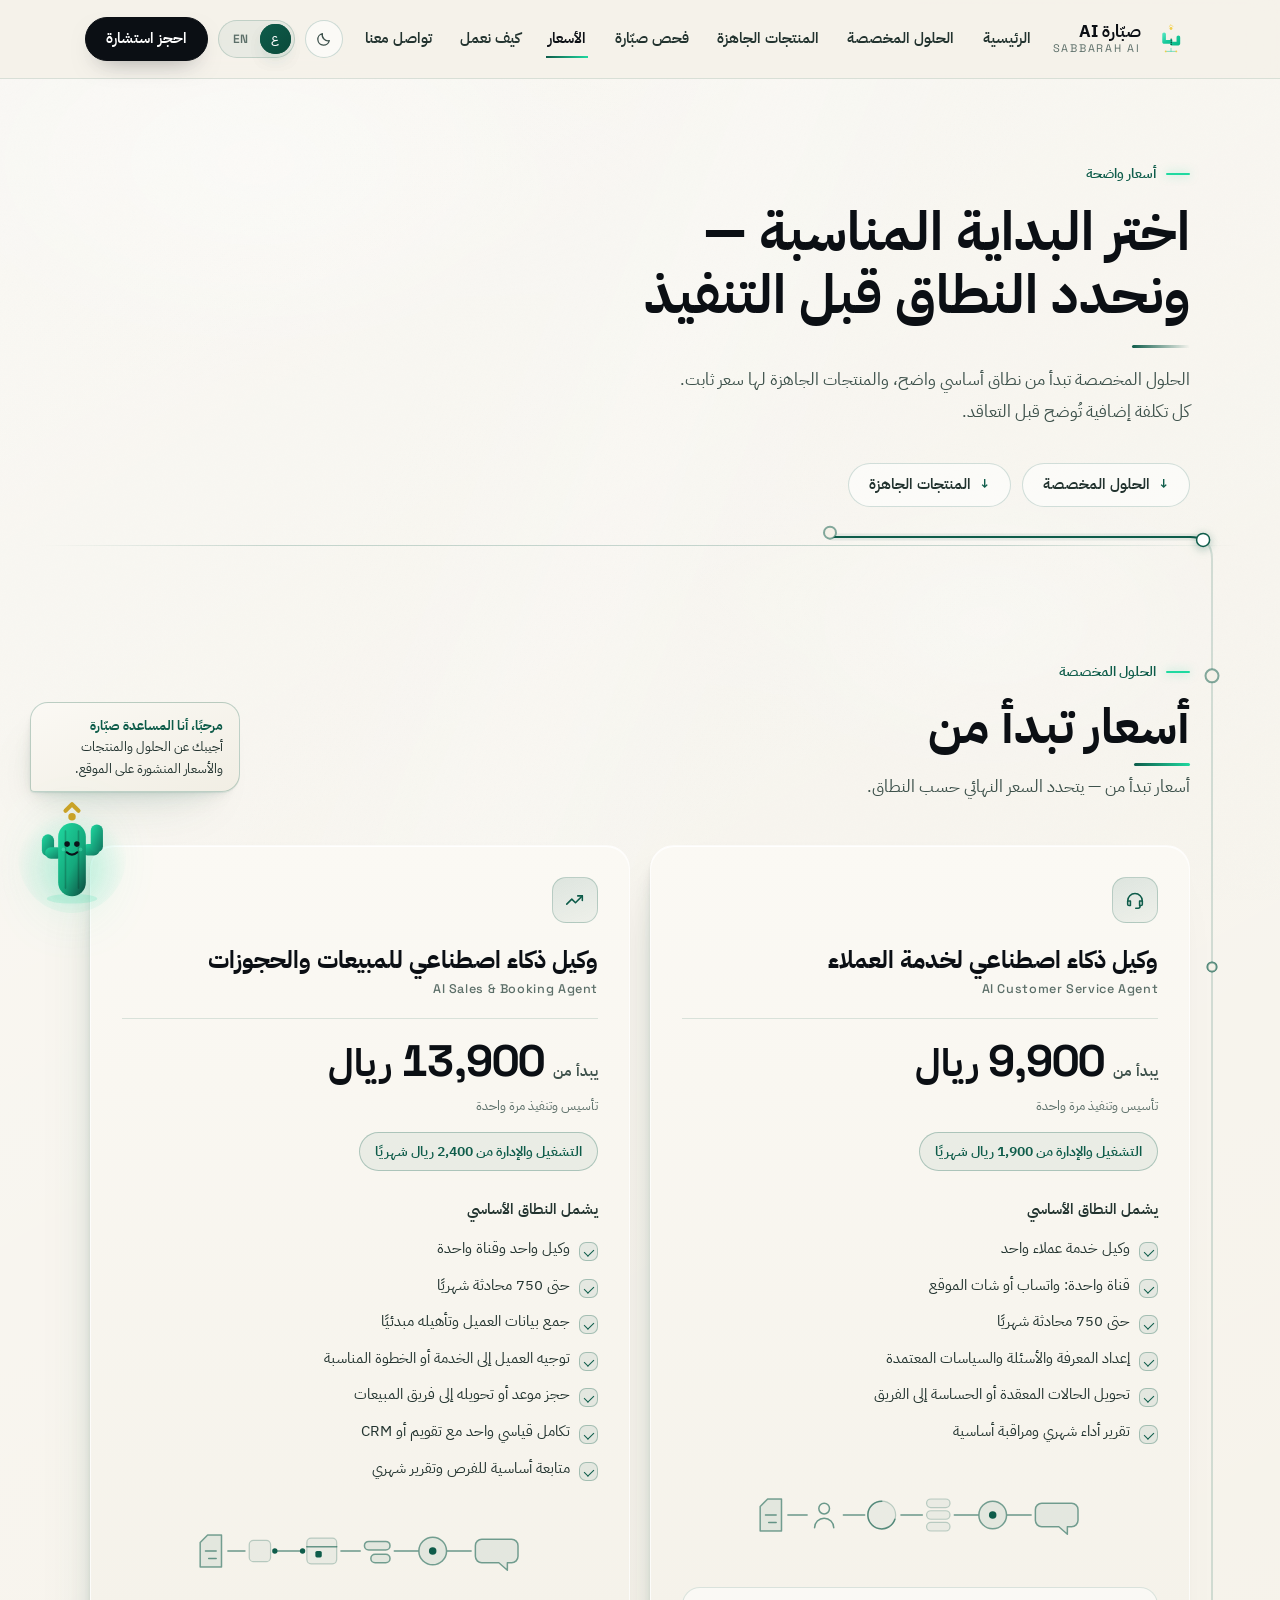
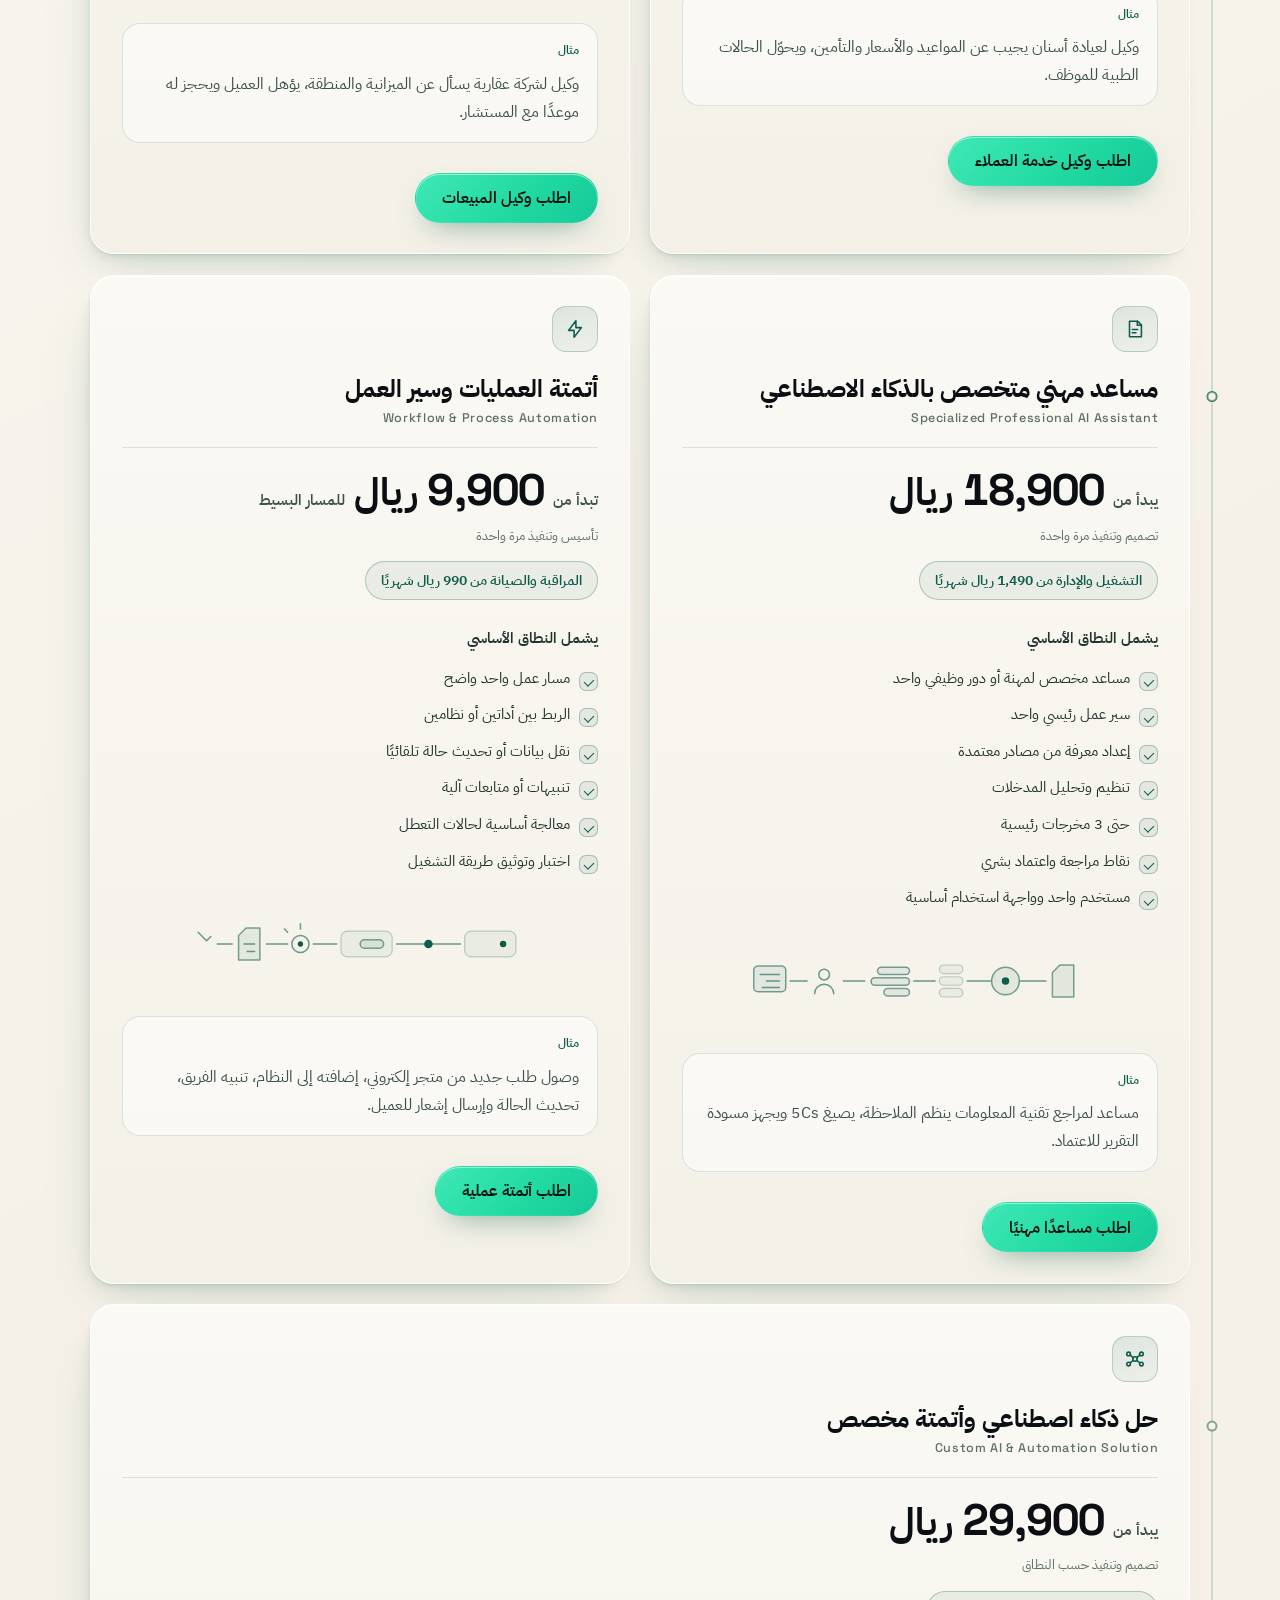
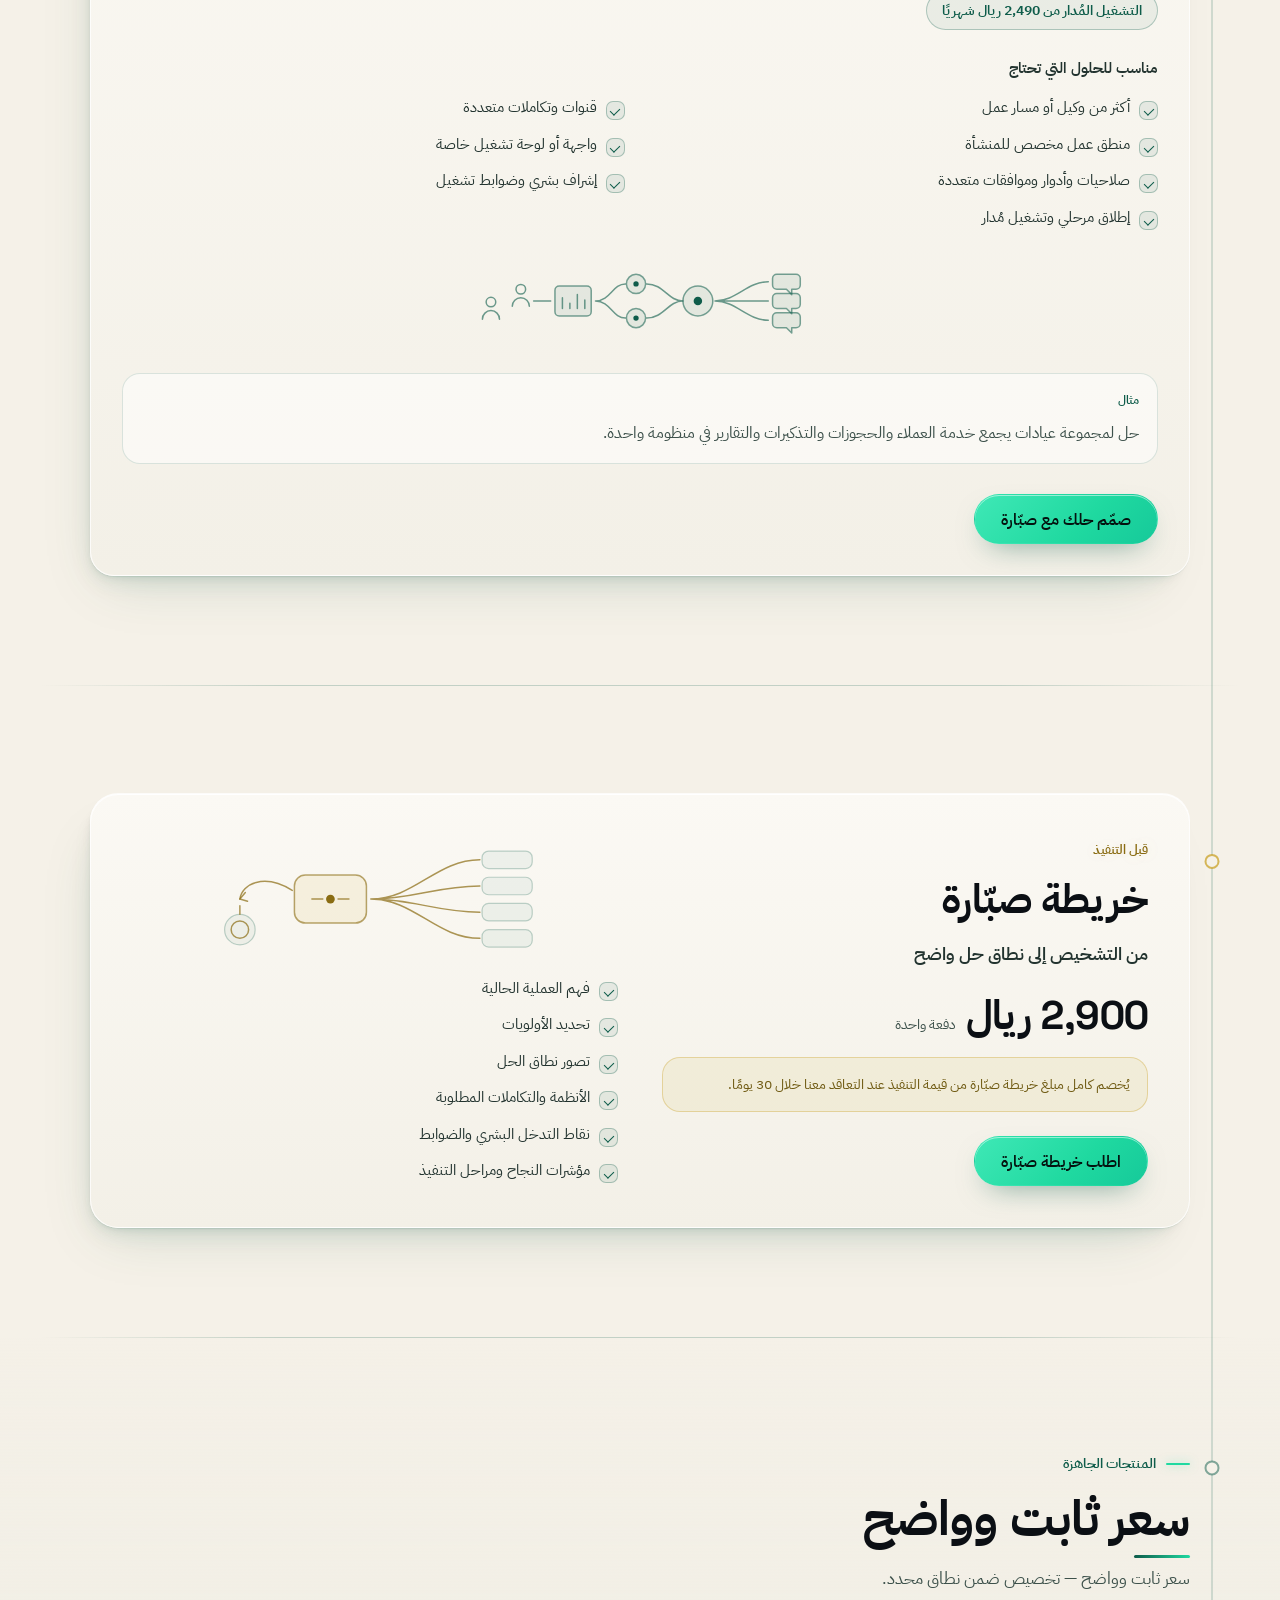
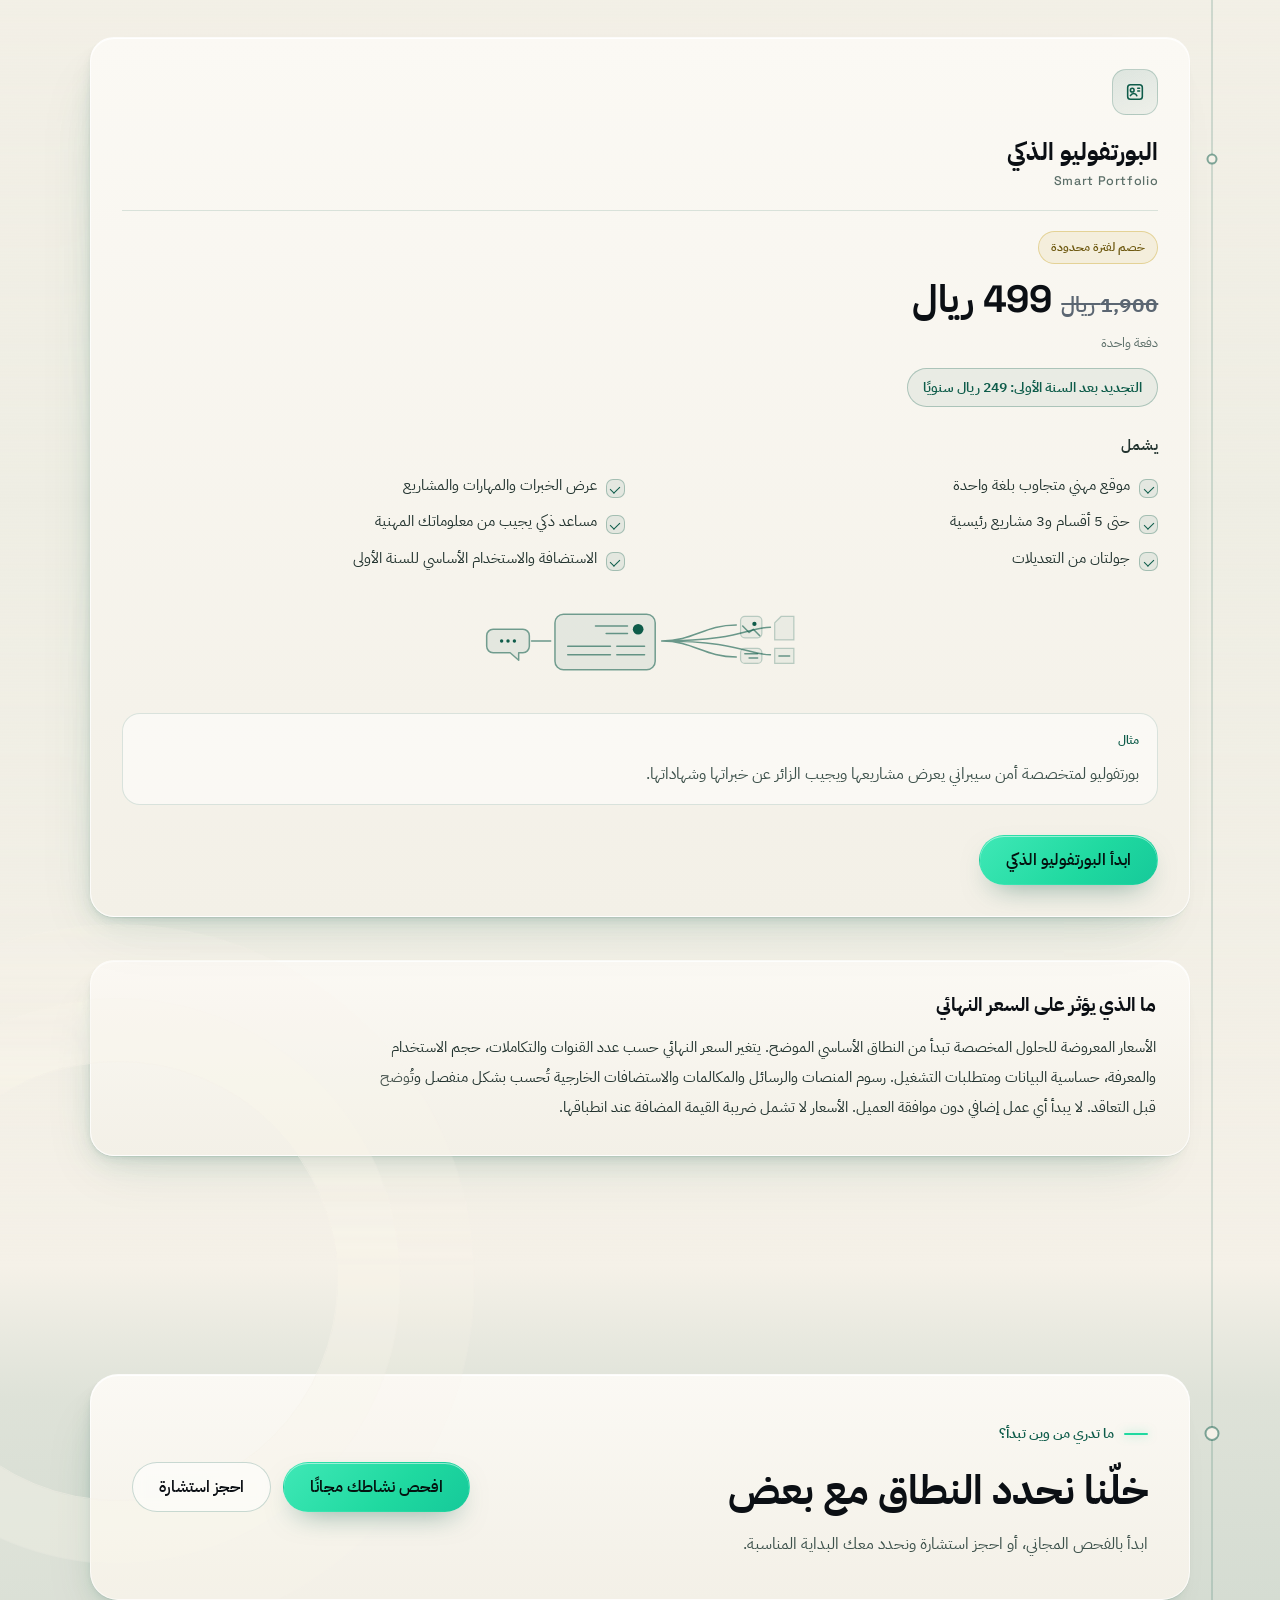
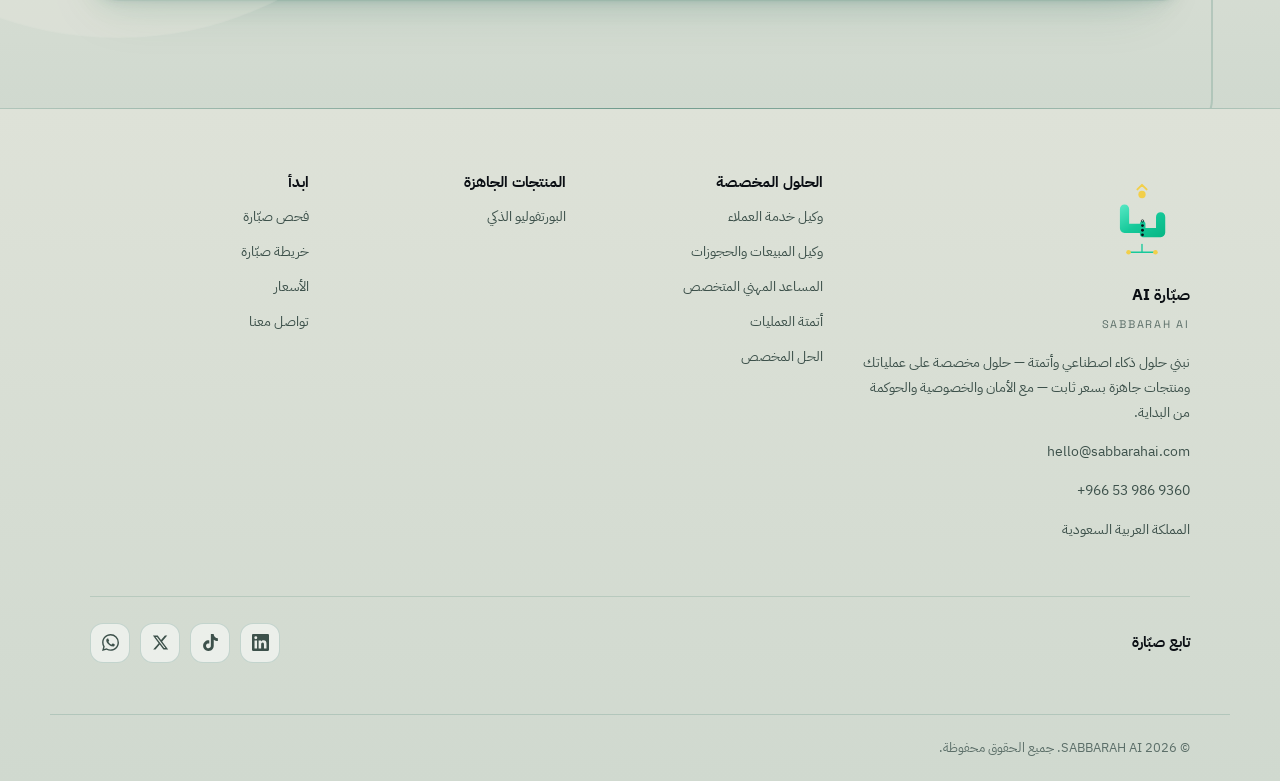
==== commit 1b44ee38: "Add files via upload" ====
--- a/pricing.html
+++ b/pricing.html
@@ -26,7 +26,7 @@
   var d=document.documentElement;
   d.classList.add('js');
   try{
-    if(localStorage.getItem('sabbarah-theme')==='light')d.setAttribute('data-theme','light');
+    if(localStorage.getItem('sabbarah-theme')!=='dark')d.setAttribute('data-theme','light');
     var l=localStorage.getItem('sabbarah-lang')==='en'?'en':'ar';
     d.setAttribute('data-lang',l);
     if(l==='en'){d.lang='en';d.dir='ltr';setTimeout(function(){d.classList.add('i18n-ready')},900);}
--- a/css/journey.css
+++ b/css/journey.css
@@ -349,10 +349,11 @@
 .station.is-done .station__frame{opacity:1;transform:none}
 html:not(.js) .station__frame{opacity:1;transform:none}
 @keyframes stIn{to{opacity:1;transform:none}}
-.station__msg,.station__reply{margin:0;font-size:13px;line-height:1.55;padding:6px 11px;border-radius:11px;max-width:100%}
-.station__msg{background:rgba(255,255,255,.06);border:1px solid rgba(255,255,255,.12);color:#dcece7;border-end-start-radius:4px}
-.station__reply{background:linear-gradient(135deg,var(--mint),var(--teal));color:#04120f;font-weight:500;border-end-end-radius:4px;margin-inline-start:auto}
-html[data-theme="light"] .station__reply{background:linear-gradient(135deg,#3fe8b6,#16c99a)}
+/* scoped under .station so the bubbles outrank the generic `.sol-card p` rule (muted colour, 15.5px, 9px margin) */
+.station .station__msg,.station .station__reply{margin:0;font-size:14px;line-height:1.6;padding:6px 11px;border-radius:11px;max-width:100%}
+.station .station__msg{background:rgba(255,255,255,.06);border:1px solid rgba(255,255,255,.12);color:#dcece7;border-end-start-radius:4px}
+.station .station__reply{background:linear-gradient(135deg,var(--mint),var(--teal));color:#04120f;font-weight:500;border-end-end-radius:4px;margin-inline-start:auto}
+html[data-theme="light"] .station .station__reply{background:linear-gradient(135deg,#3fe8b6,#16c99a);color:#04120f}
 .station__ch{width:9px;height:9px;border-radius:50%;background:var(--green);flex:none;box-shadow:0 0 0 4px rgba(31,217,160,.16)}
 .station__ch--3{display:inline-flex;gap:4px;width:auto;height:auto;background:none;box-shadow:none}
 .station__ch--3 i{width:8px;height:8px;border-radius:50%;background:var(--green);opacity:.5}
@@ -454,14 +455,15 @@
 /* ---------- 8. the guard as a jade glass vault ---------- */
 .guard{display:block;border:0;background:none;padding:0;overflow:visible;position:relative}
 .guard::before,.guard::after{display:none}
-/* the display line sits astride the glass: crisp above the panel, softened through it */
-.guard__display{position:absolute;inset-inline-start:-2%;top:-.72em;z-index:0;pointer-events:none;user-select:none;white-space:nowrap;
-  font-size:clamp(96px,15vw,210px);font-weight:700;line-height:1;letter-spacing:0;color:transparent;
-  -webkit-text-stroke:1.2px rgba(31,217,160,.38);opacity:0;transform:translateY(24px);transition:opacity var(--t-4) var(--ease-out),transform var(--t-4) var(--ease-out)}
-html[lang="en"] .guard__display{font-family:var(--ff-lat);letter-spacing:-.02em;font-size:clamp(60px,9.4vw,140px);top:-.68em;inset-inline-start:0}
-#guard{padding-top:calc(var(--section-pad) + clamp(40px,6vw,90px))}
+/* the display line is centred above the glass with its full ink clear of the panel; the section's top padding reserves its room */
+.guard__display{position:absolute;left:50%;translate:-50% 0;bottom:calc(100% + .22em);z-index:0;pointer-events:none;user-select:none;white-space:nowrap;
+  font-size:var(--guard-display);font-weight:700;line-height:1;letter-spacing:0;color:transparent;
+  -webkit-text-stroke:1.5px rgba(31,217,160,.58);opacity:0;transform:translateY(24px);transition:opacity var(--t-4) var(--ease-out),transform var(--t-4) var(--ease-out)}
+html[lang="en"] .guard__display{font-family:var(--ff-lat);letter-spacing:-.02em;bottom:calc(100% + .07em)}
+#guard{--guard-display:clamp(96px,15vw,210px);padding-top:calc(var(--section-pad) + var(--guard-display)*1.15)}
+html[lang="en"] #guard{--guard-display:clamp(60px,9.4vw,140px)}
 .guard.is-visible .guard__display,html:not(.js) .guard__display{opacity:1;transform:none}
-html[data-theme="light"] .guard__display{color:#fbf9f3;-webkit-text-stroke:1px rgba(14,92,74,.16);opacity:0}
+html[data-theme="light"] .guard__display{color:#fbf9f3;-webkit-text-stroke:1.2px rgba(14,92,74,.3);opacity:0}
 html[data-theme="light"] .guard.is-visible .guard__display{opacity:1}
 .guard__glass{position:relative;z-index:1;display:grid;grid-template-columns:.95fr 1.05fr;gap:clamp(26px,3.6vw,56px);align-items:center;
   padding:clamp(24px,3.2vw,46px);border-radius:28px;border:1px solid rgba(255,255,255,.1);
@@ -754,8 +756,8 @@
   .station{min-height:0}
   .steps{padding-inline-start:44px;gap:20px}
   .steps li b{font-size:21px}
-  .guard__display{font-size:78px;top:-.72em}
-  html[lang="en"] .guard__display{font-size:46px}
+  #guard{--guard-display:78px}
+  html[lang="en"] #guard{--guard-display:min(46px,11vw)}
   .guard__list{grid-template-columns:1fr 1fr}
   .guard__list li{grid-template-columns:36px 1fr;padding:14px}
   .guard__list li:last-child{grid-column:1/-1}
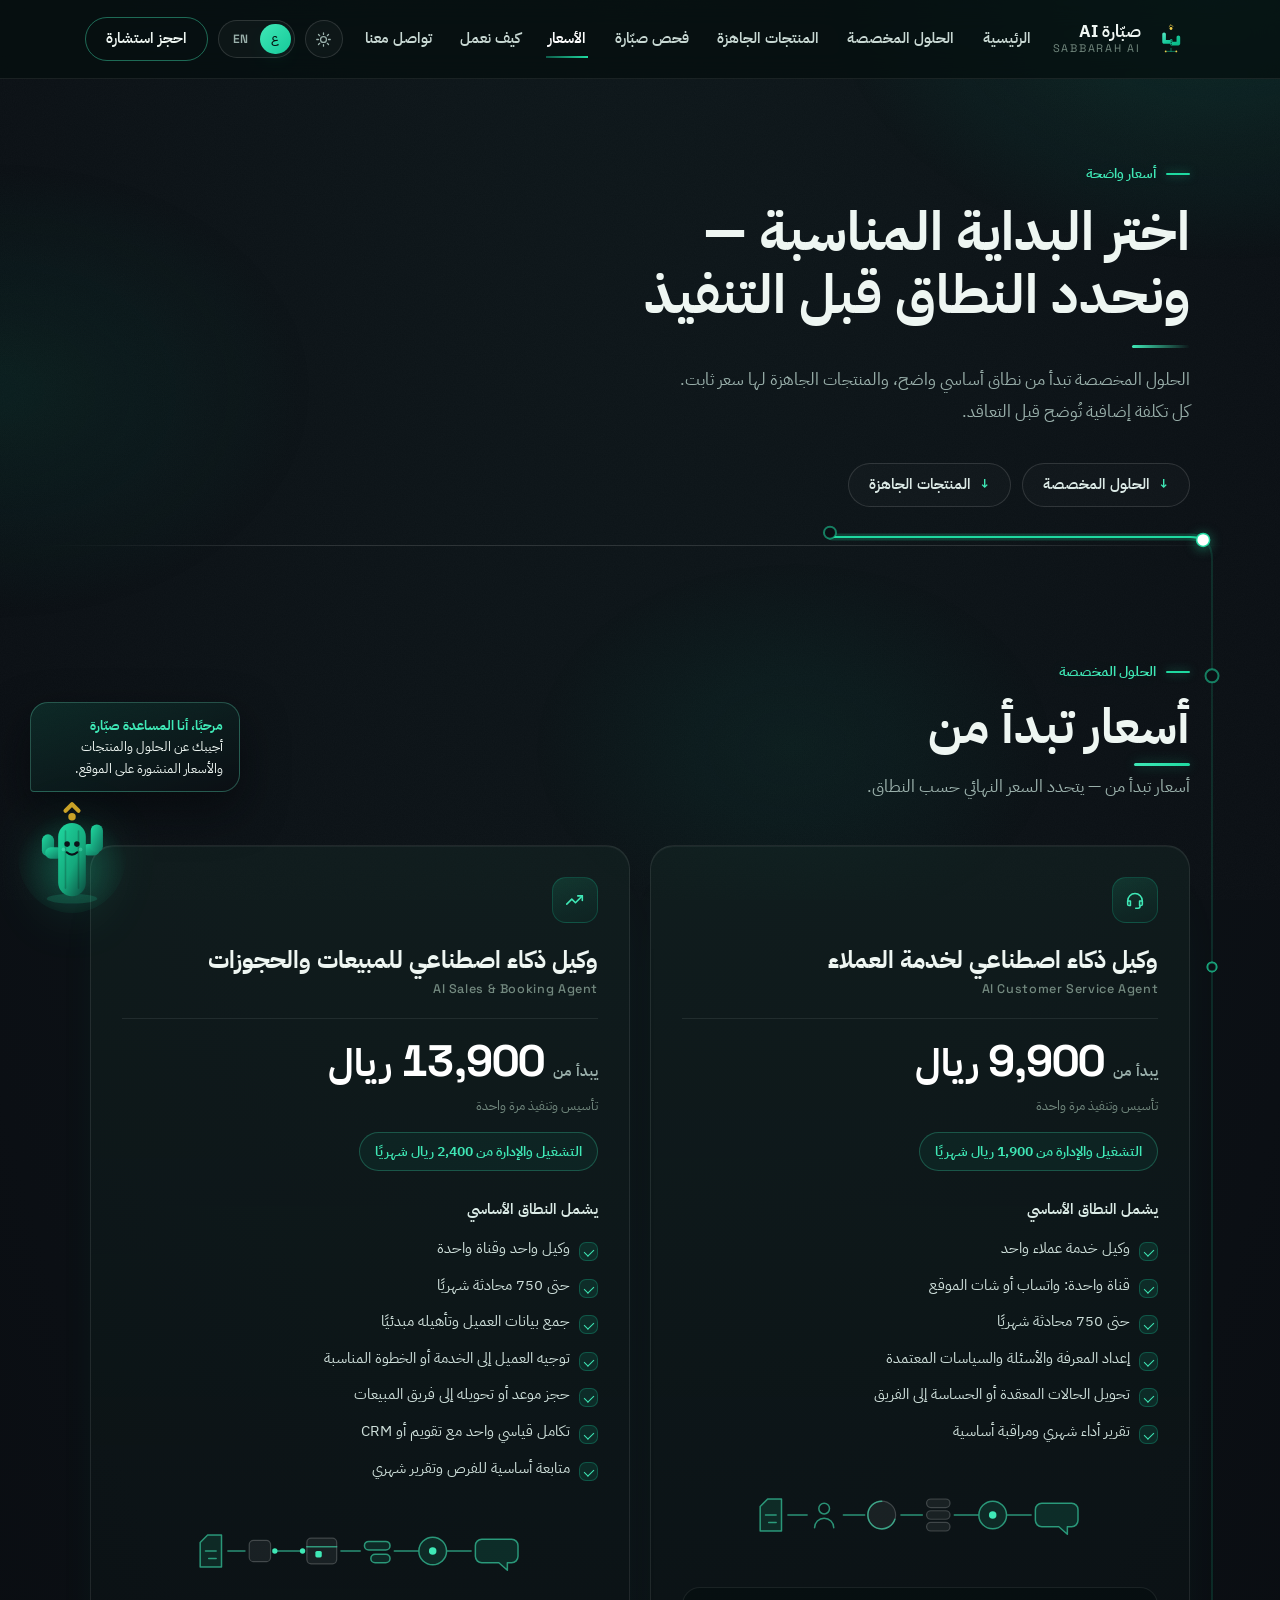
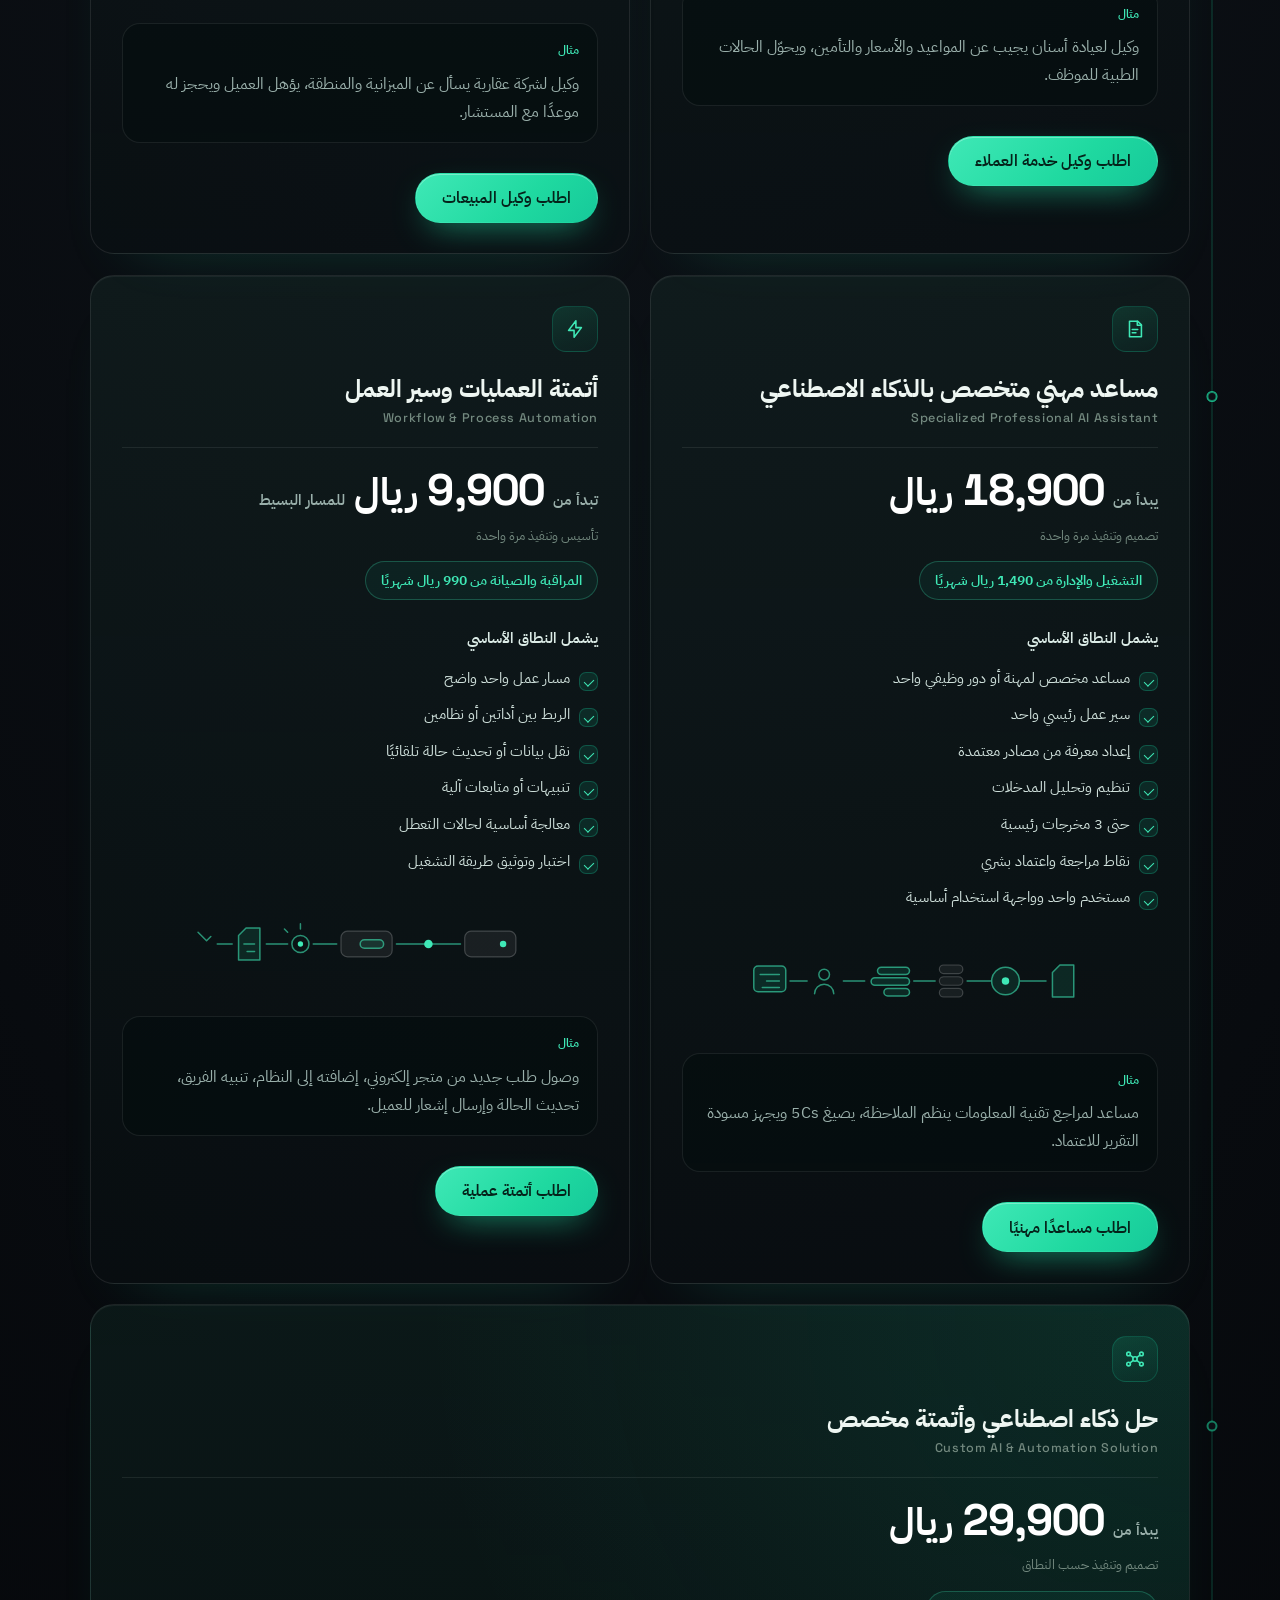
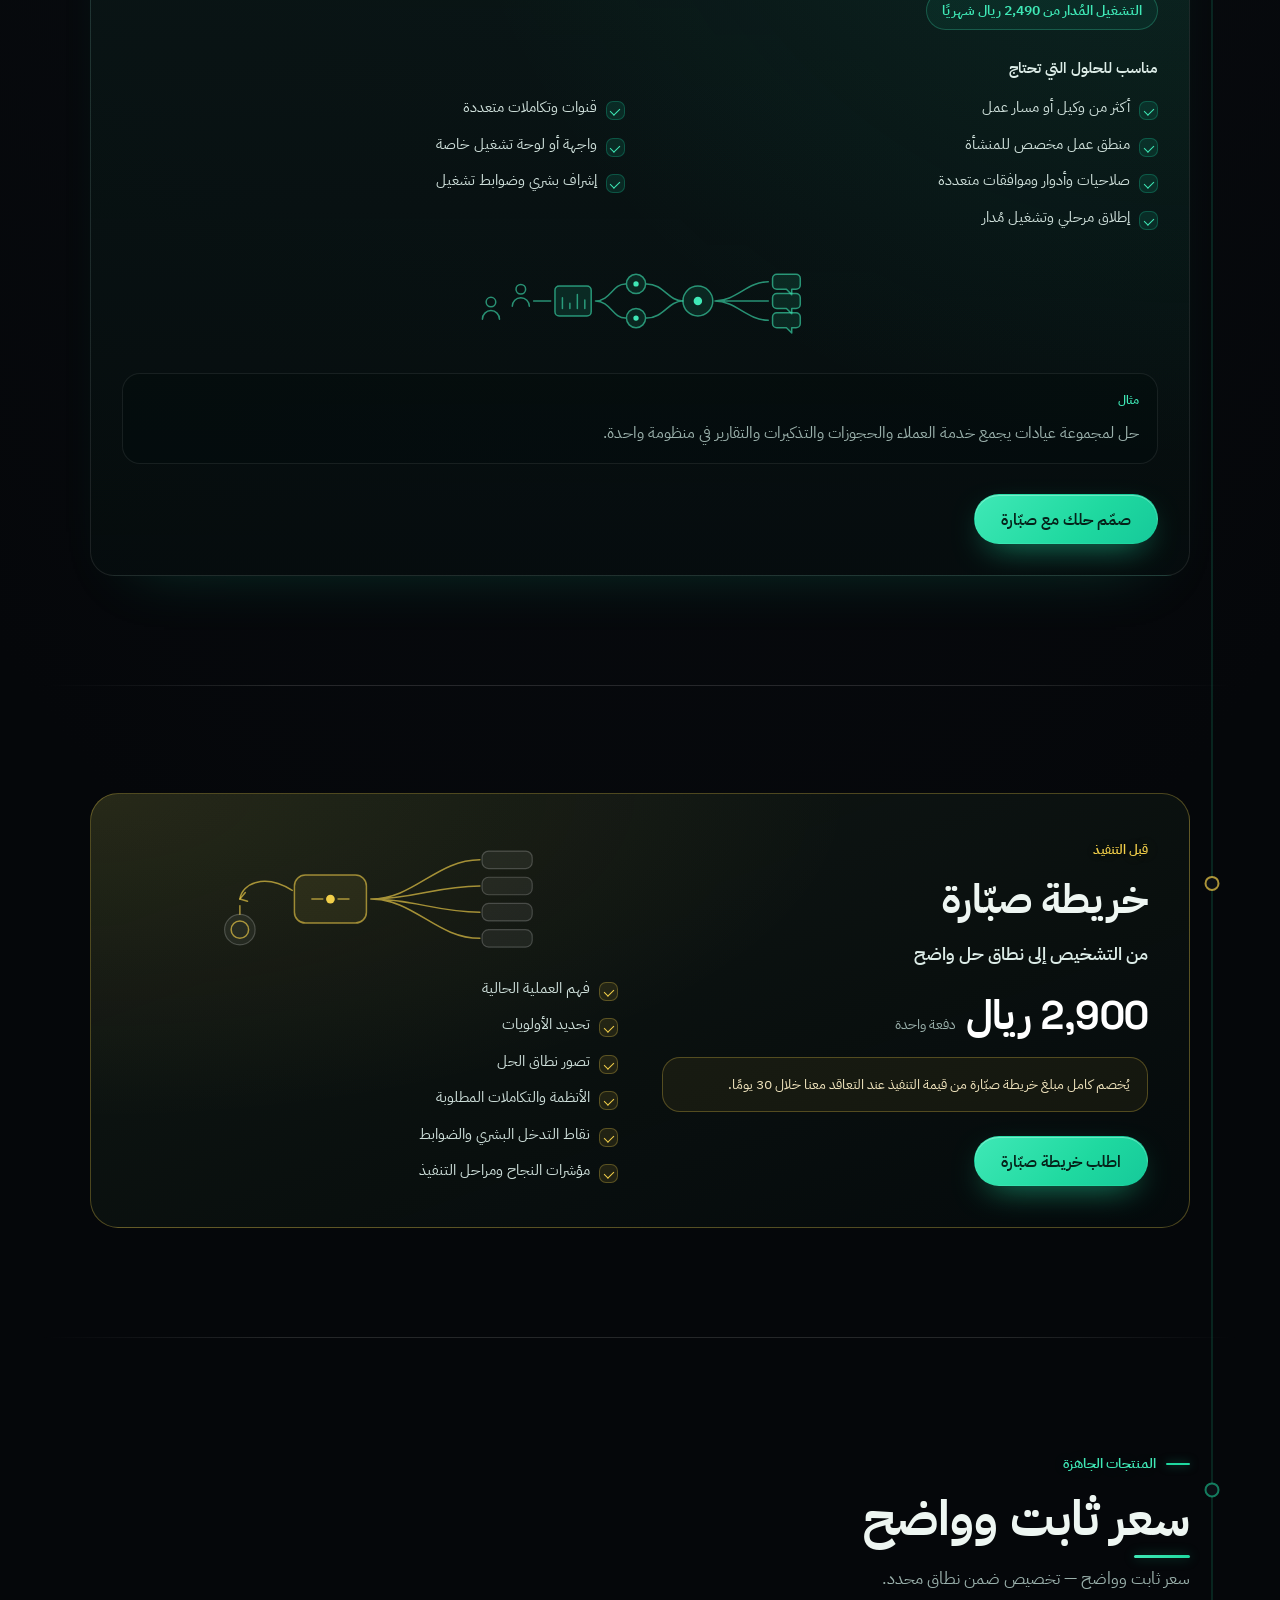
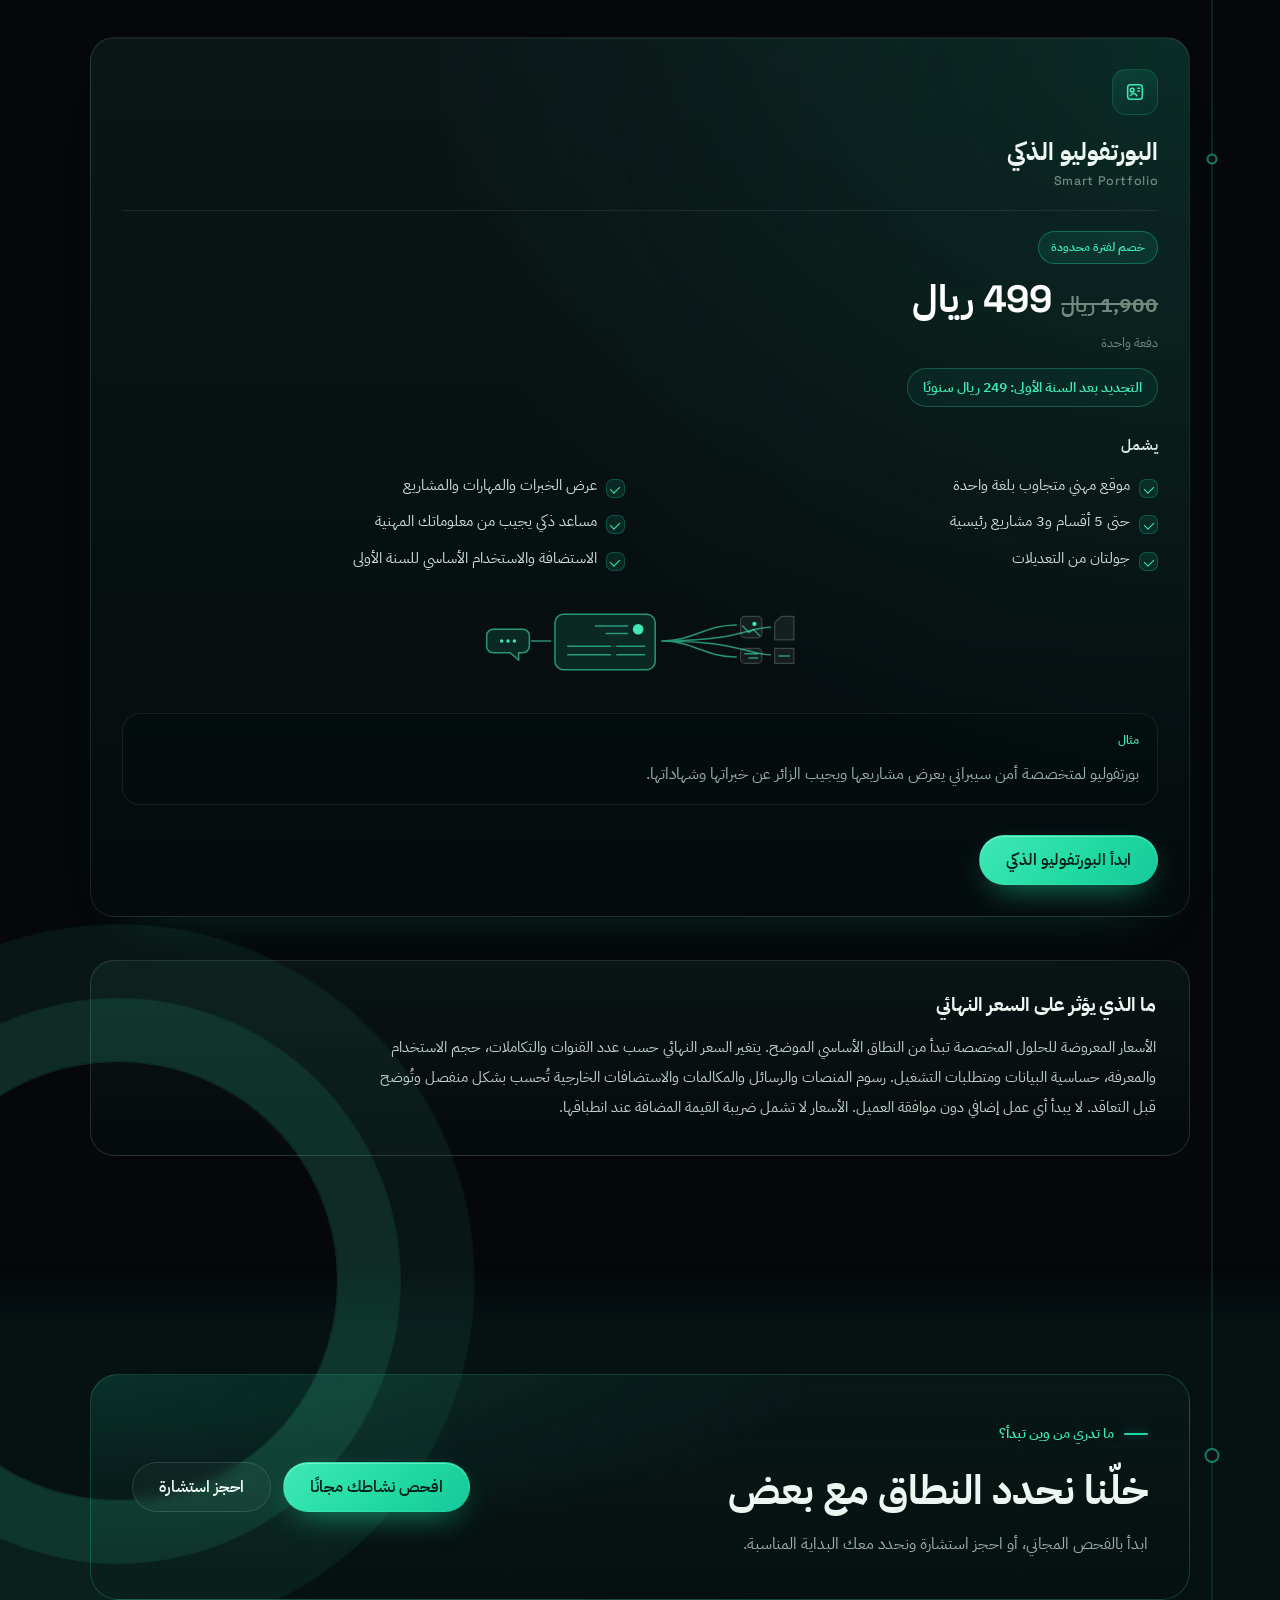
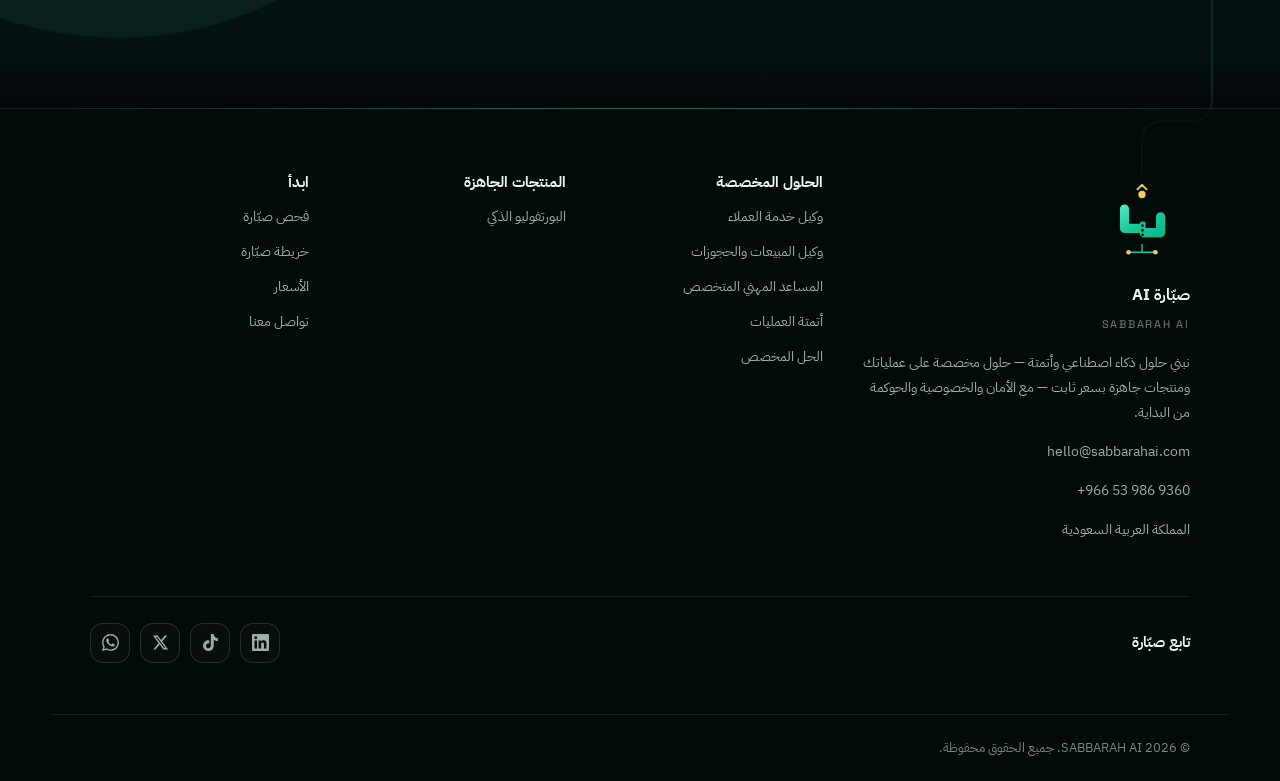
==== commit db0d24f2: "Add files via upload" ====
--- a/pricing.html
+++ b/pricing.html
@@ -26,7 +26,7 @@
   var d=document.documentElement;
   d.classList.add('js');
   try{
-    if(localStorage.getItem('sabbarah-theme')!=='dark')d.setAttribute('data-theme','light');
+    if(localStorage.getItem('sabbarah-theme')==='light')d.setAttribute('data-theme','light');
     var l=localStorage.getItem('sabbarah-lang')==='en'?'en':'ar';
     d.setAttribute('data-lang',l);
     if(l==='en'){d.lang='en';d.dir='ltr';setTimeout(function(){d.classList.add('i18n-ready')},900);}
